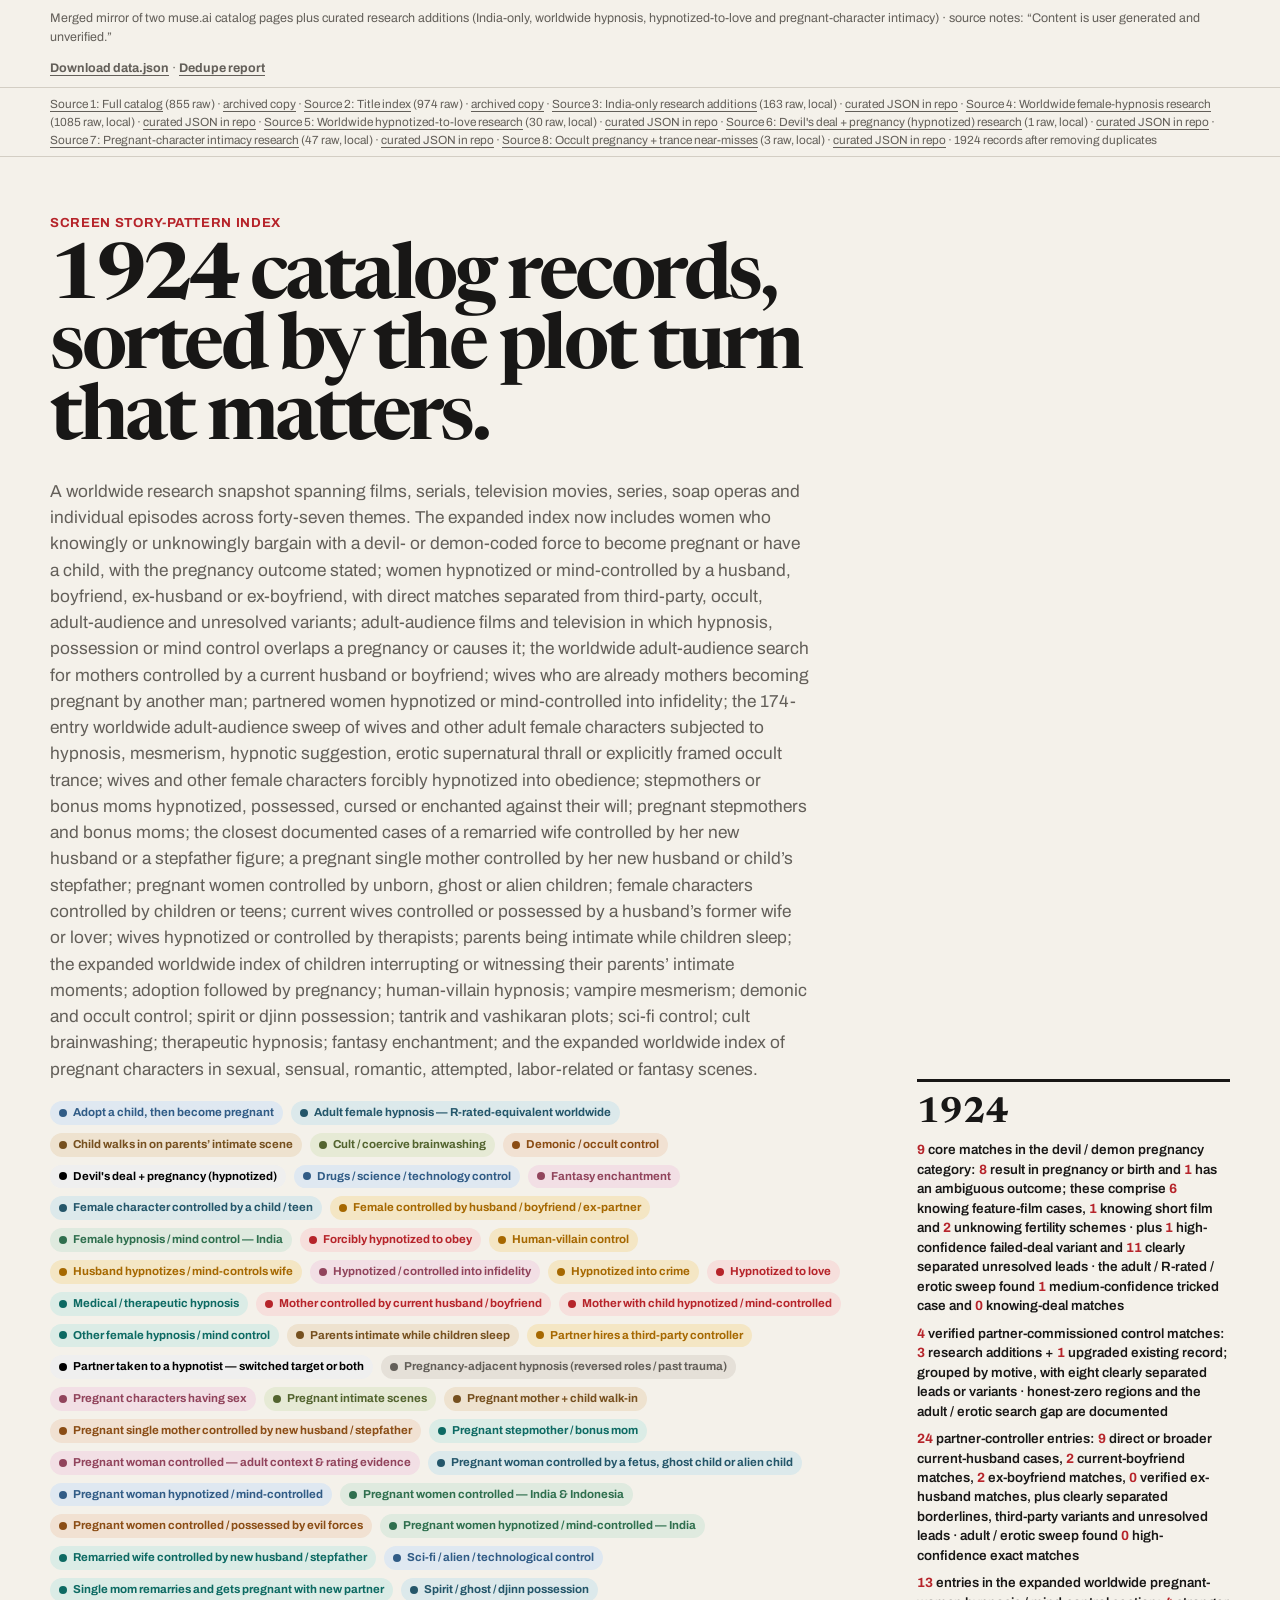
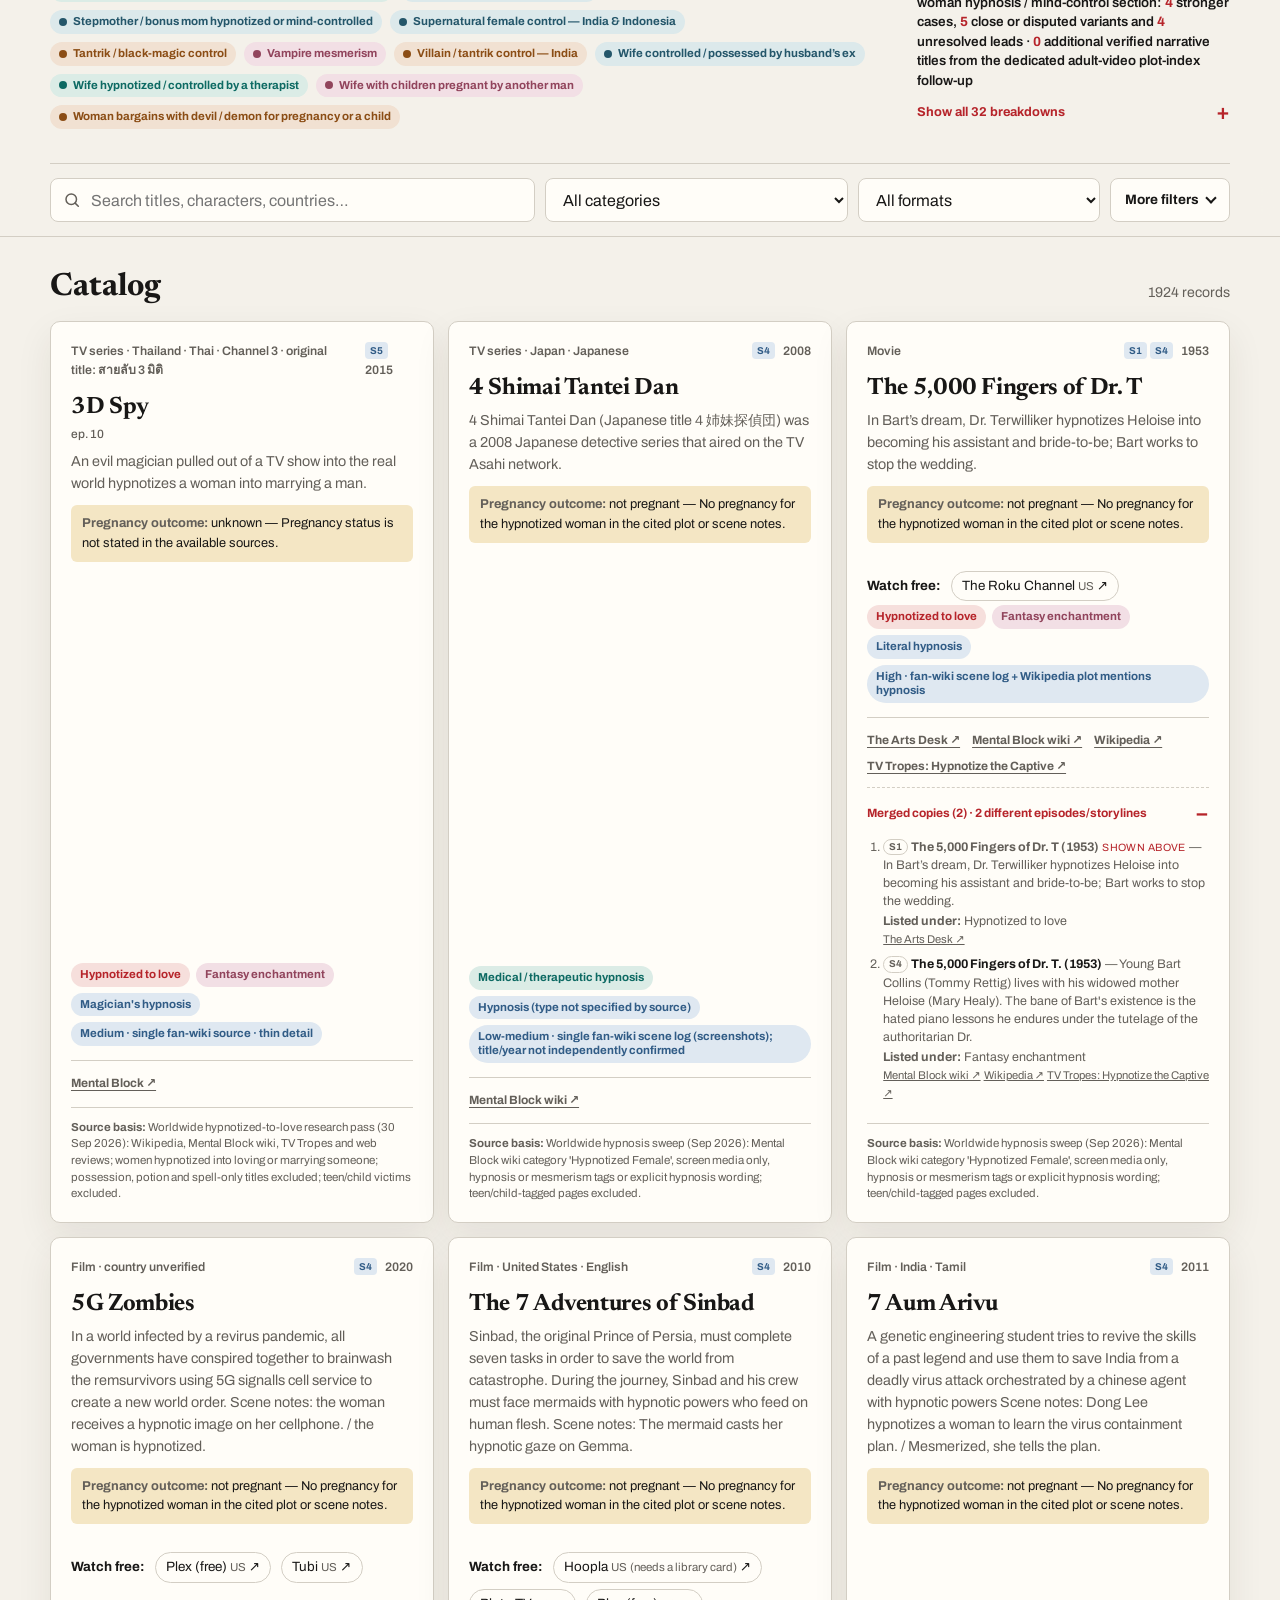
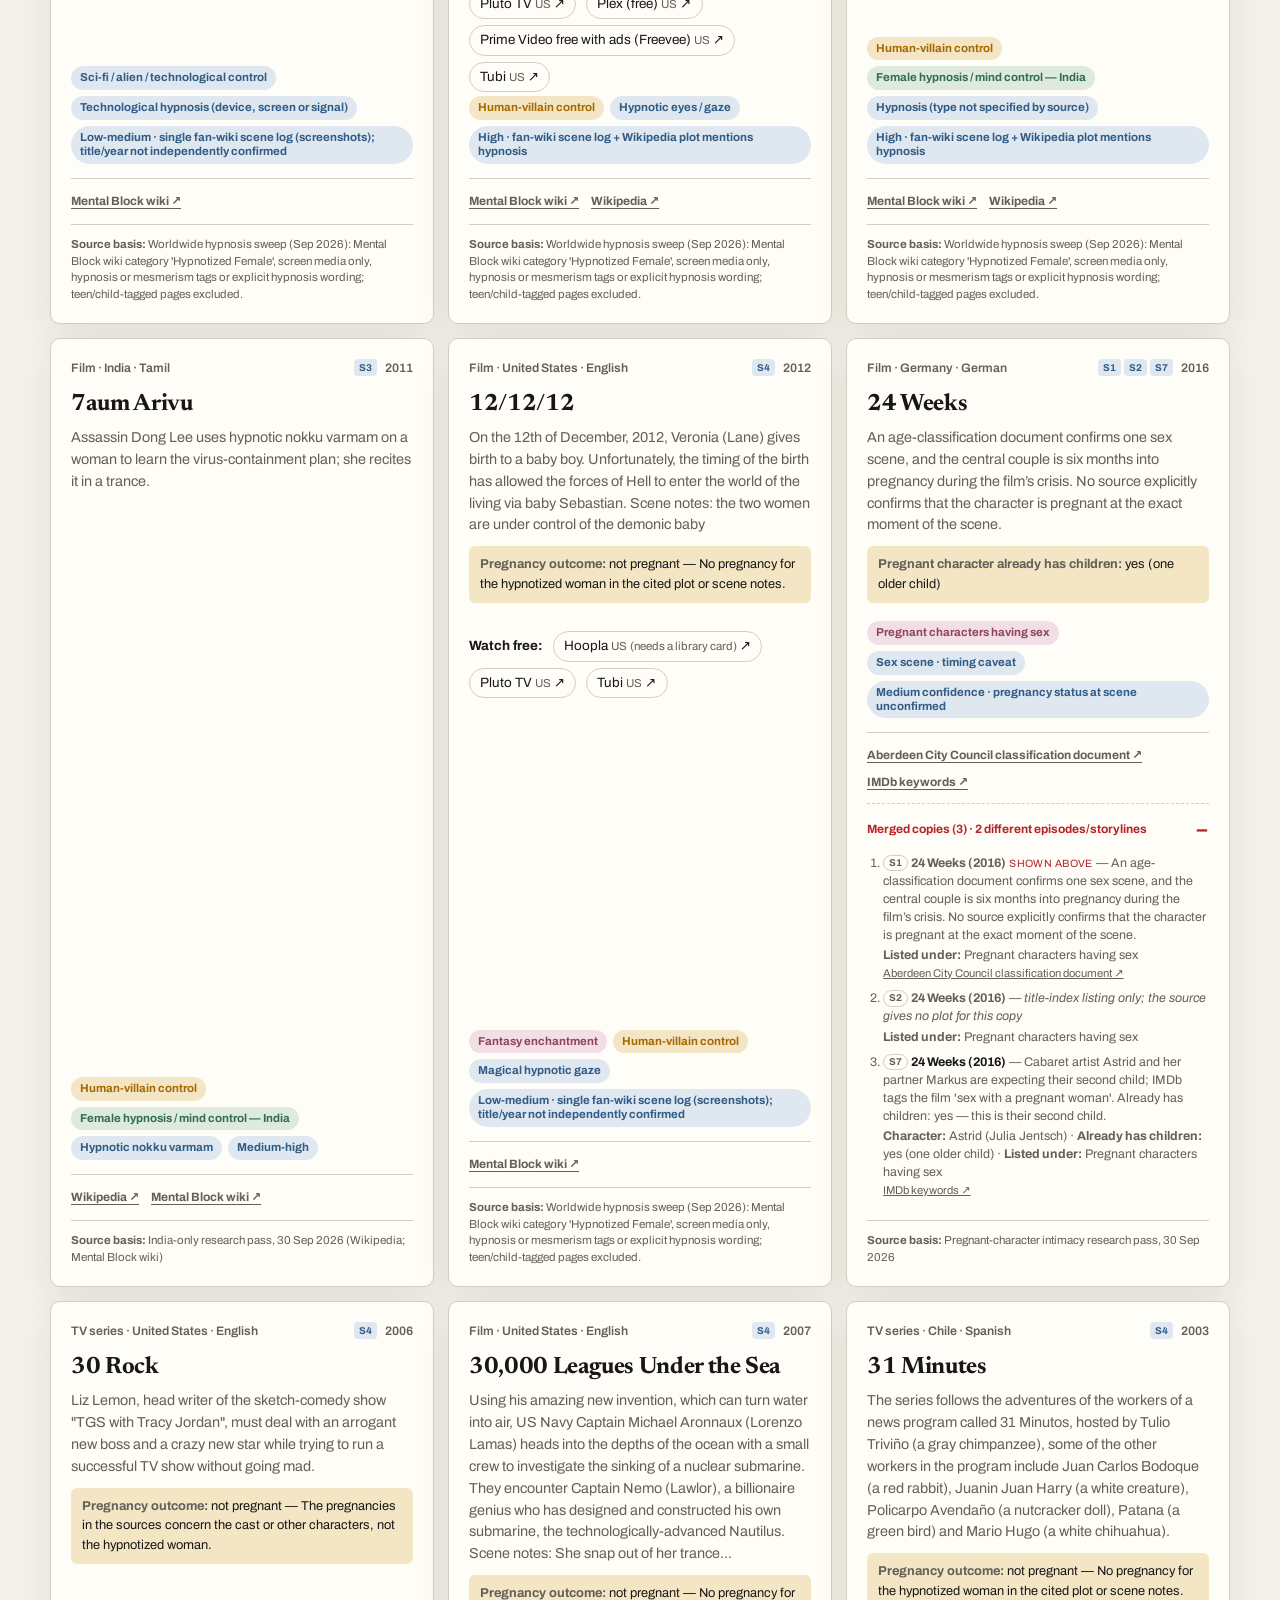
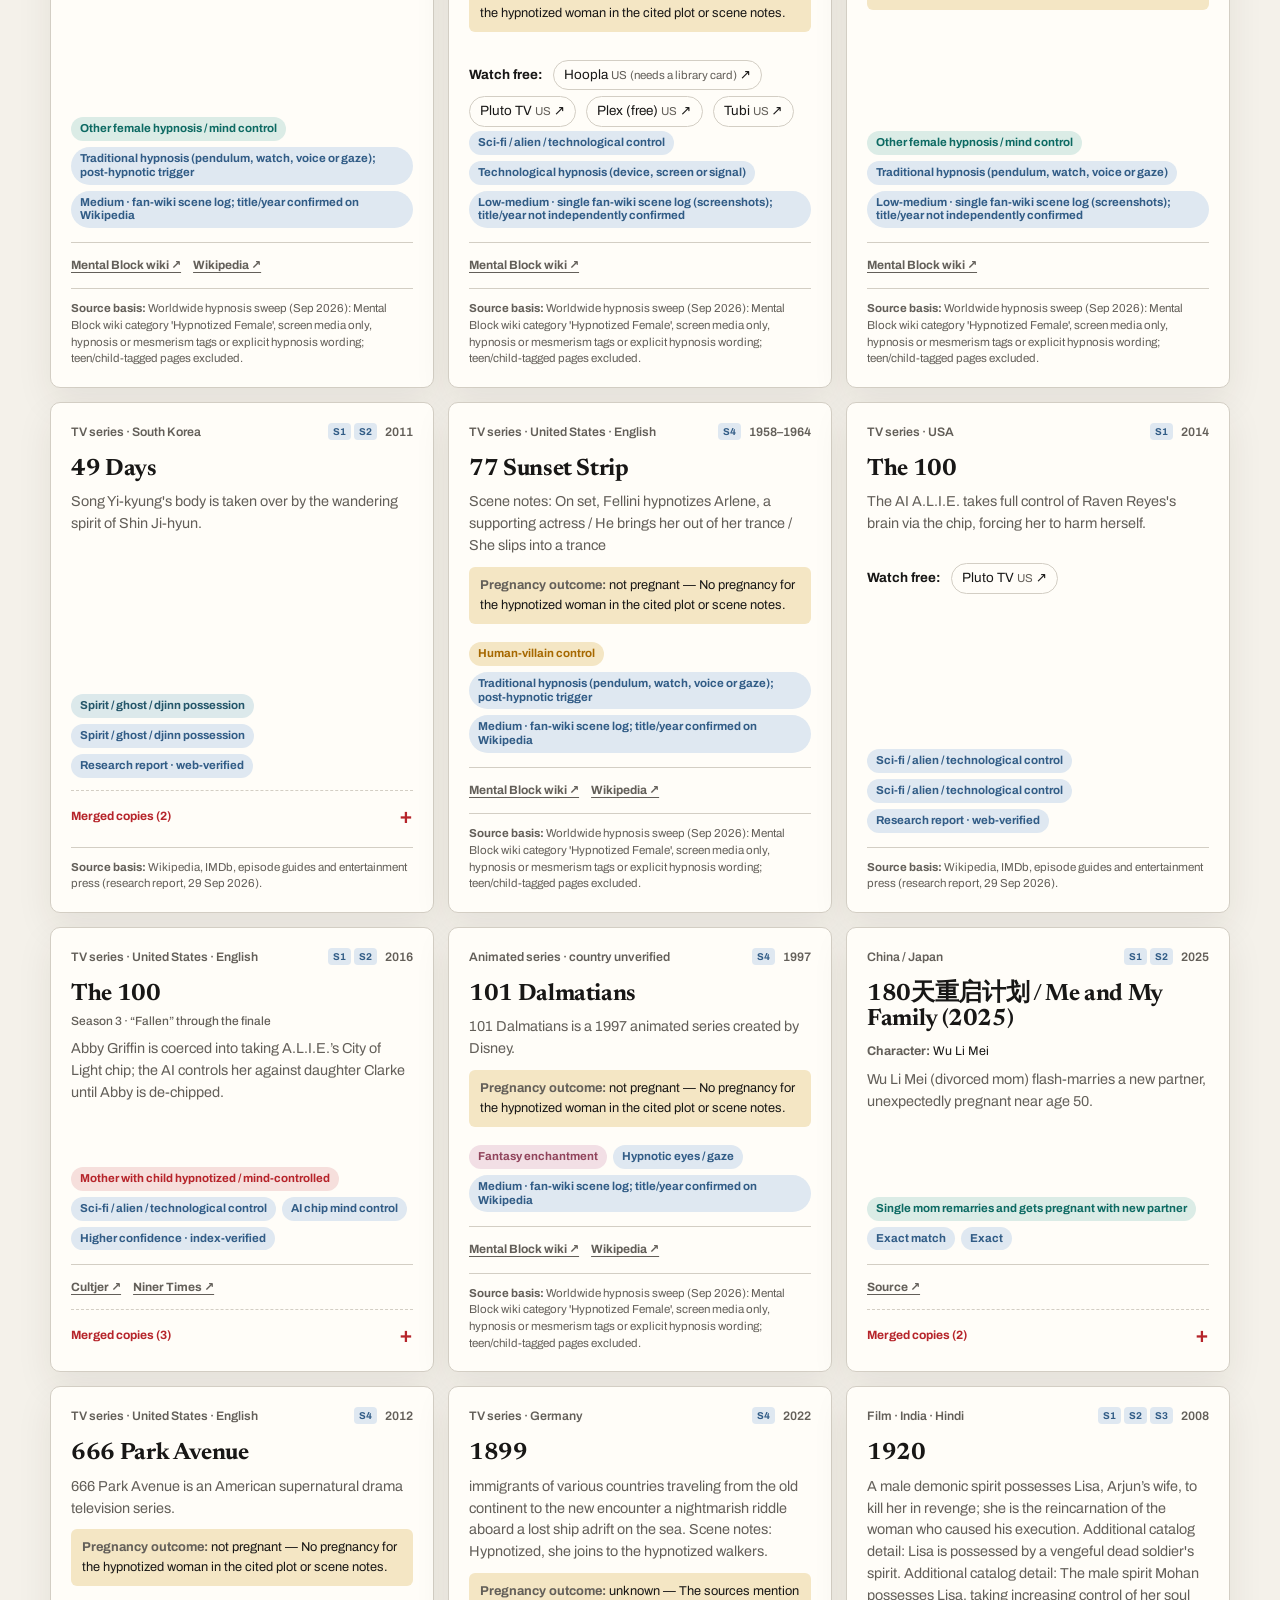
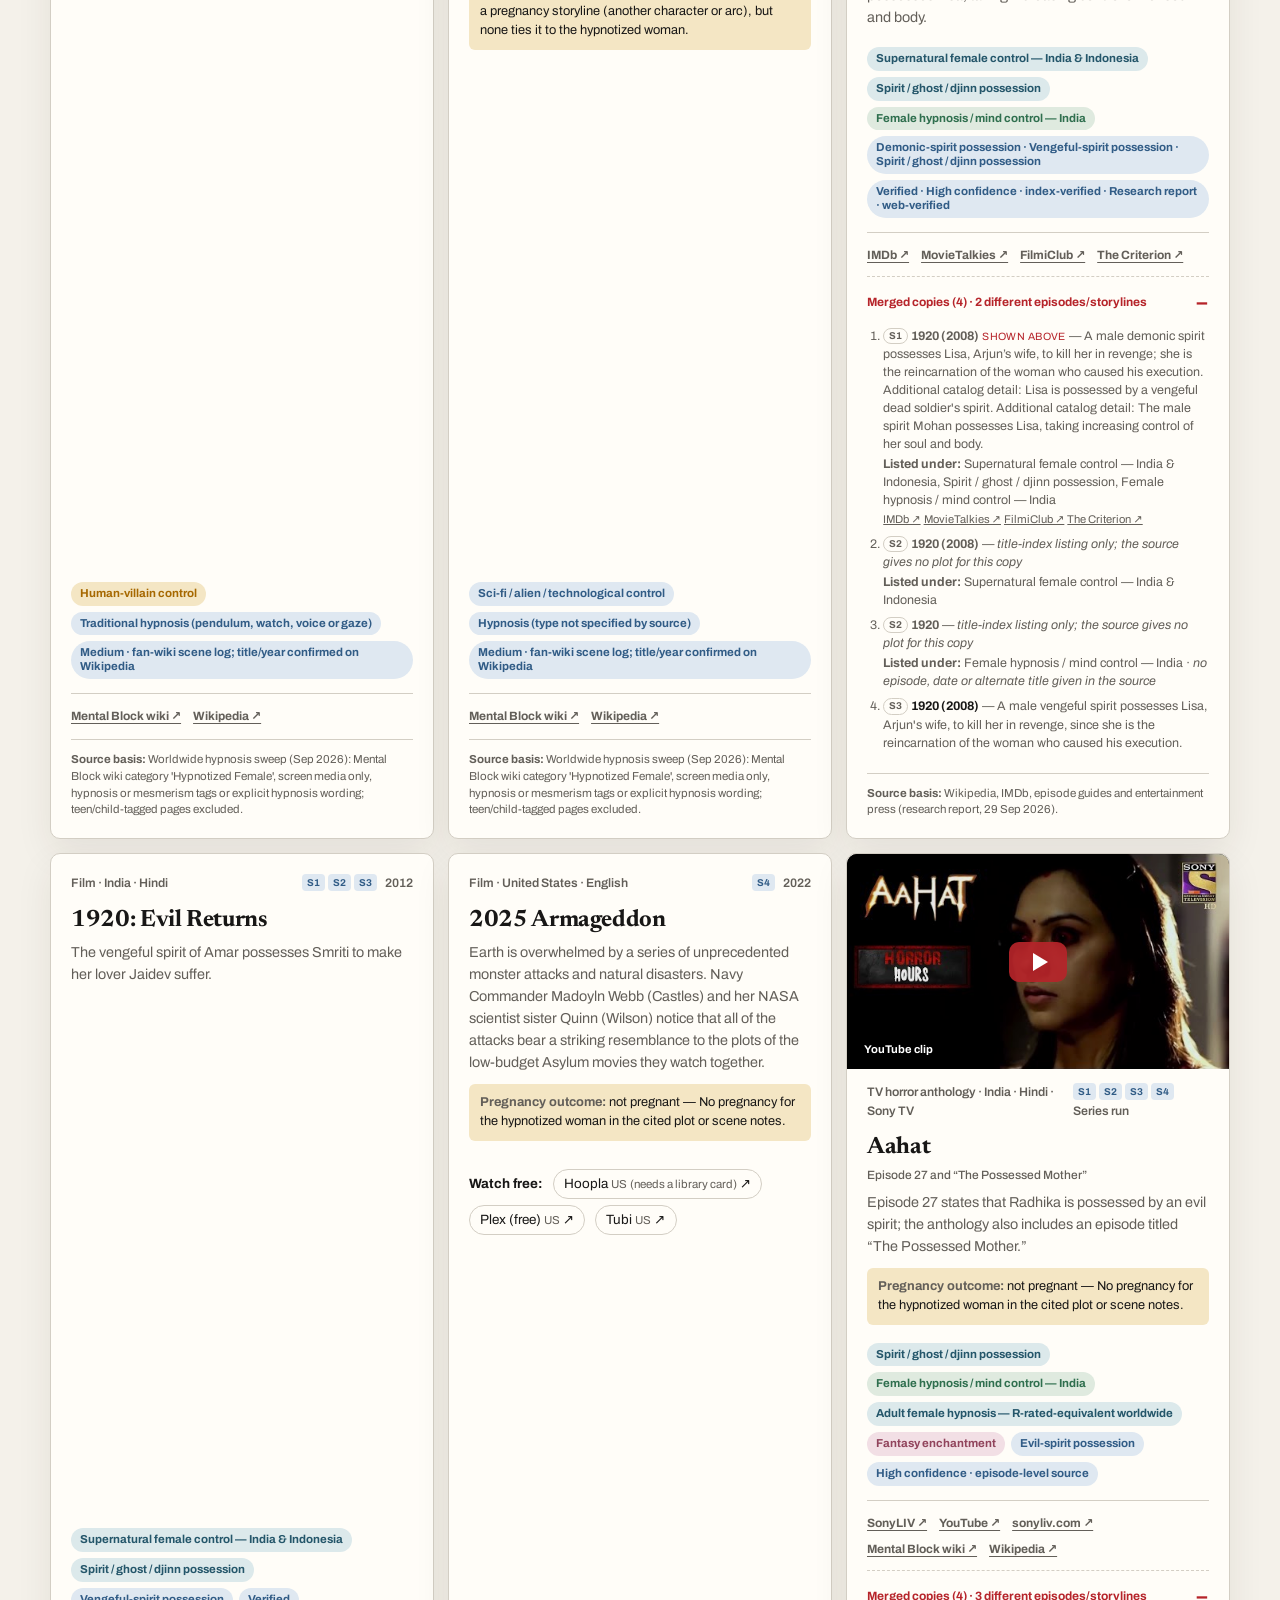
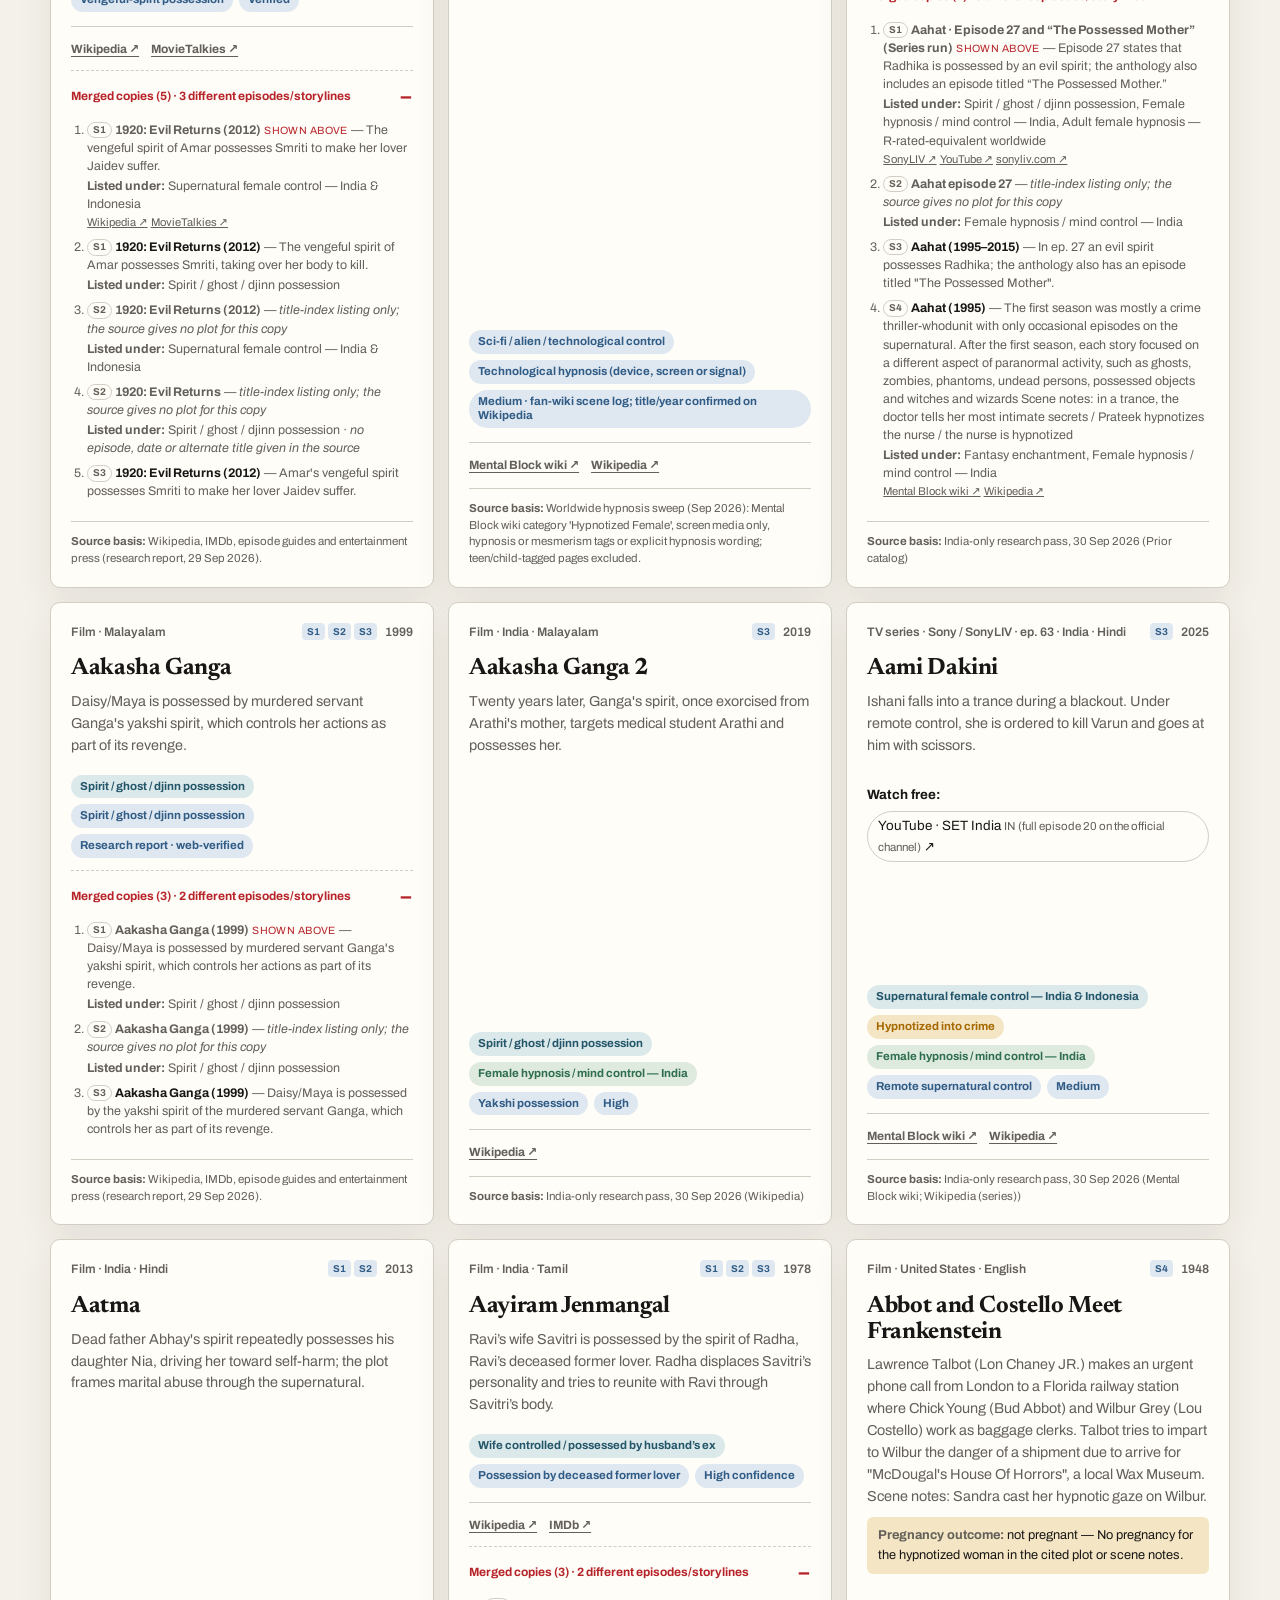
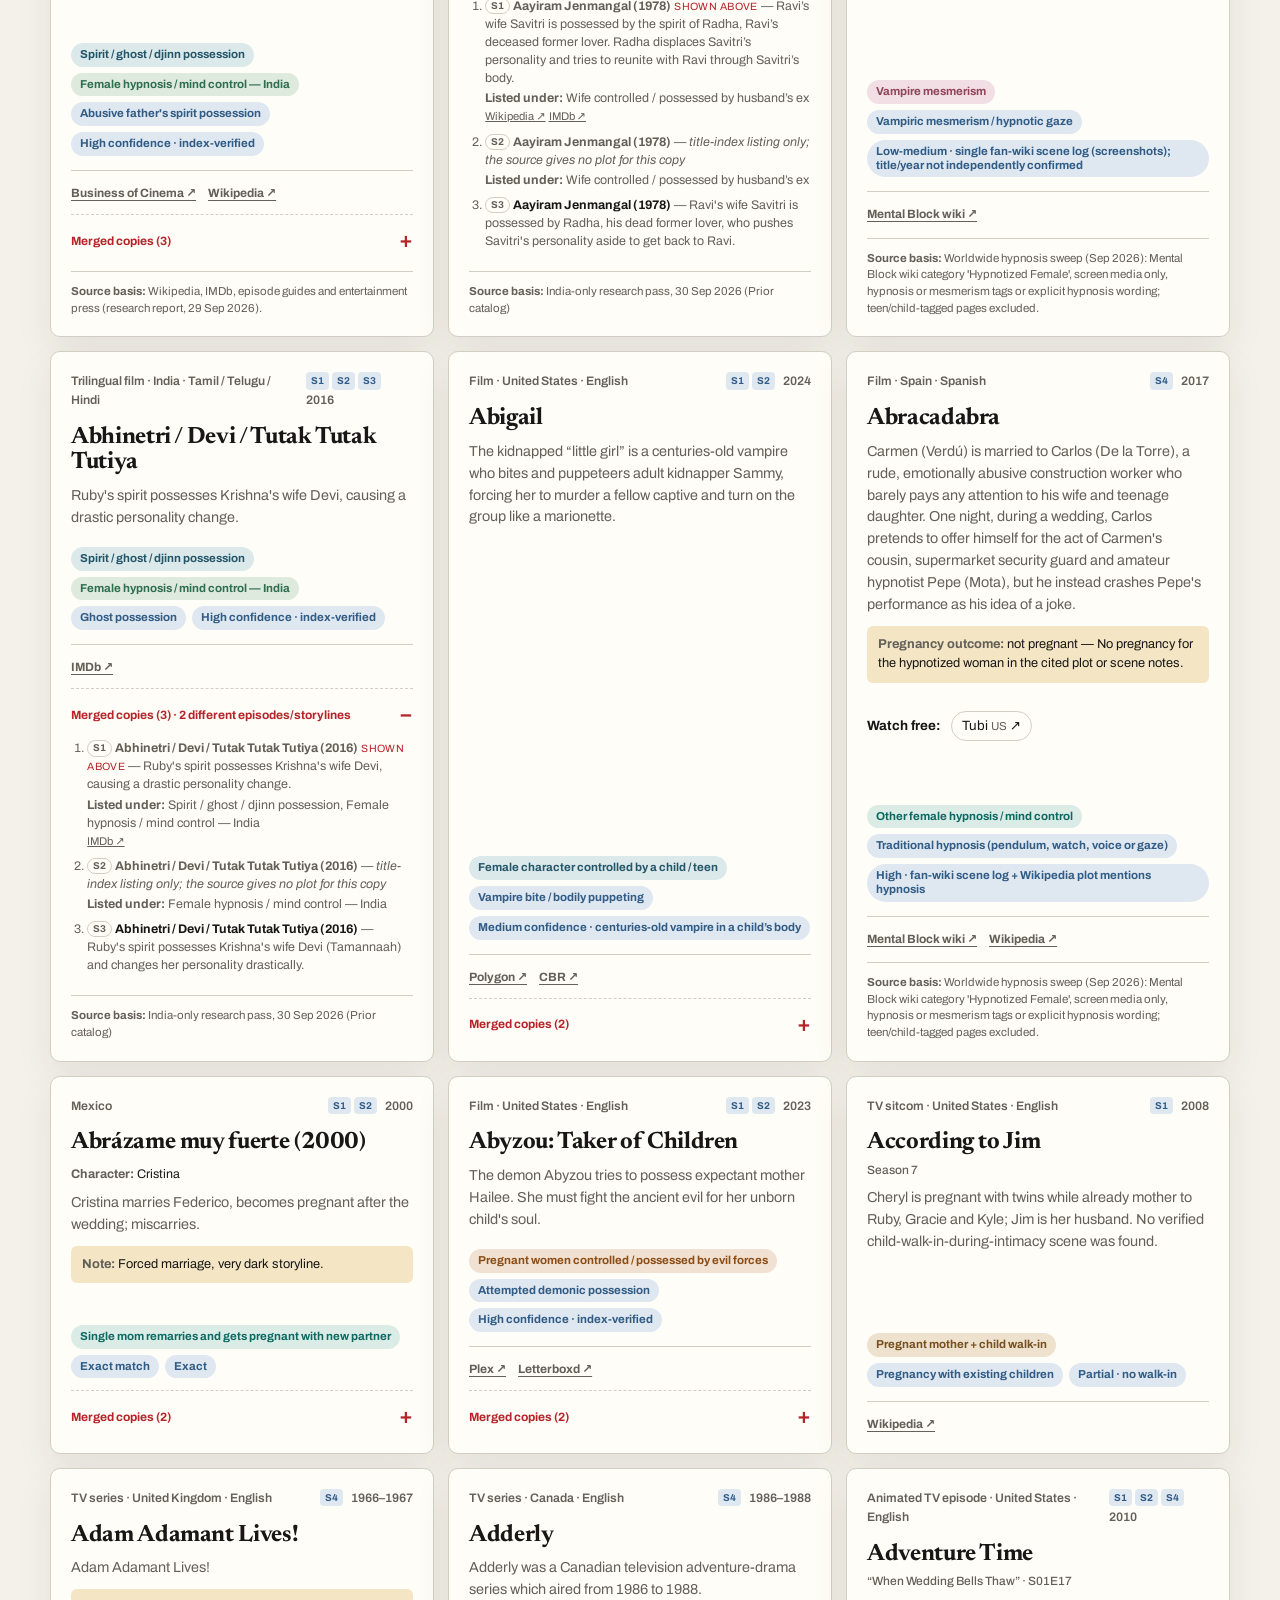
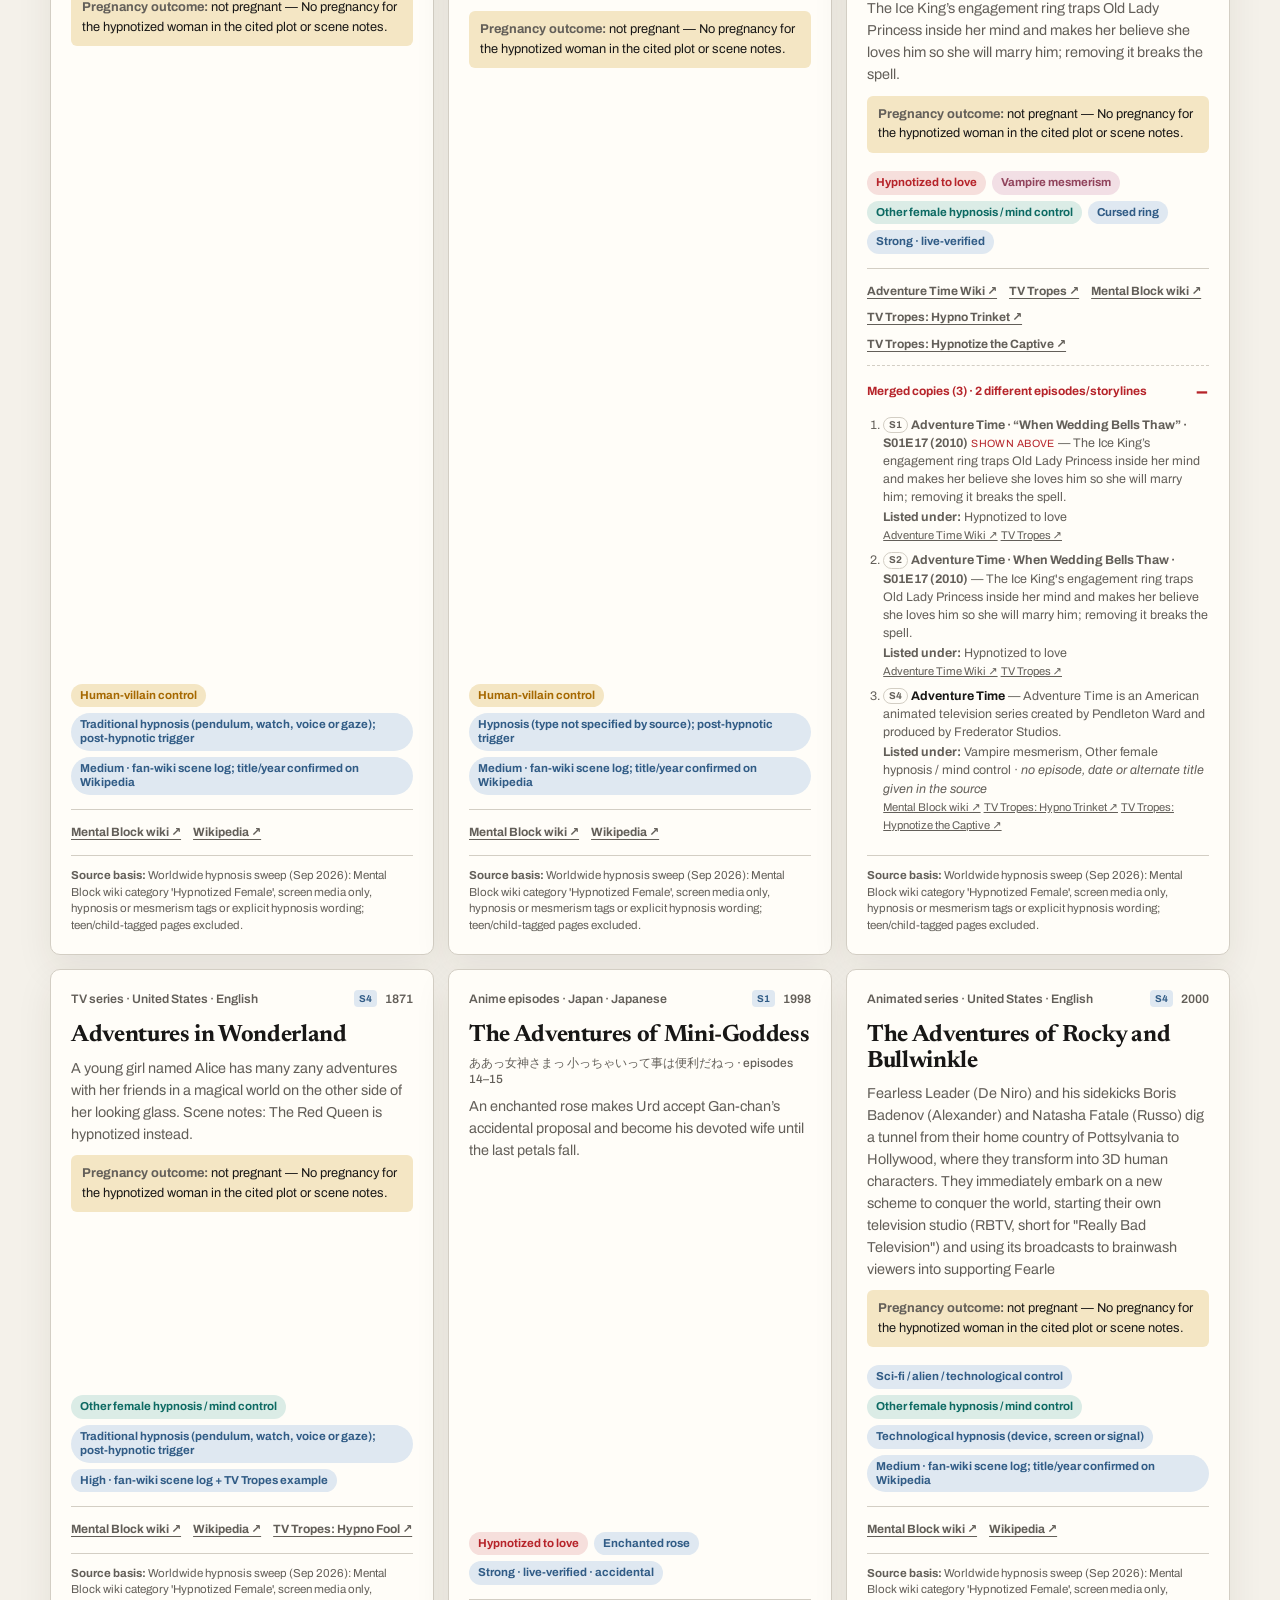
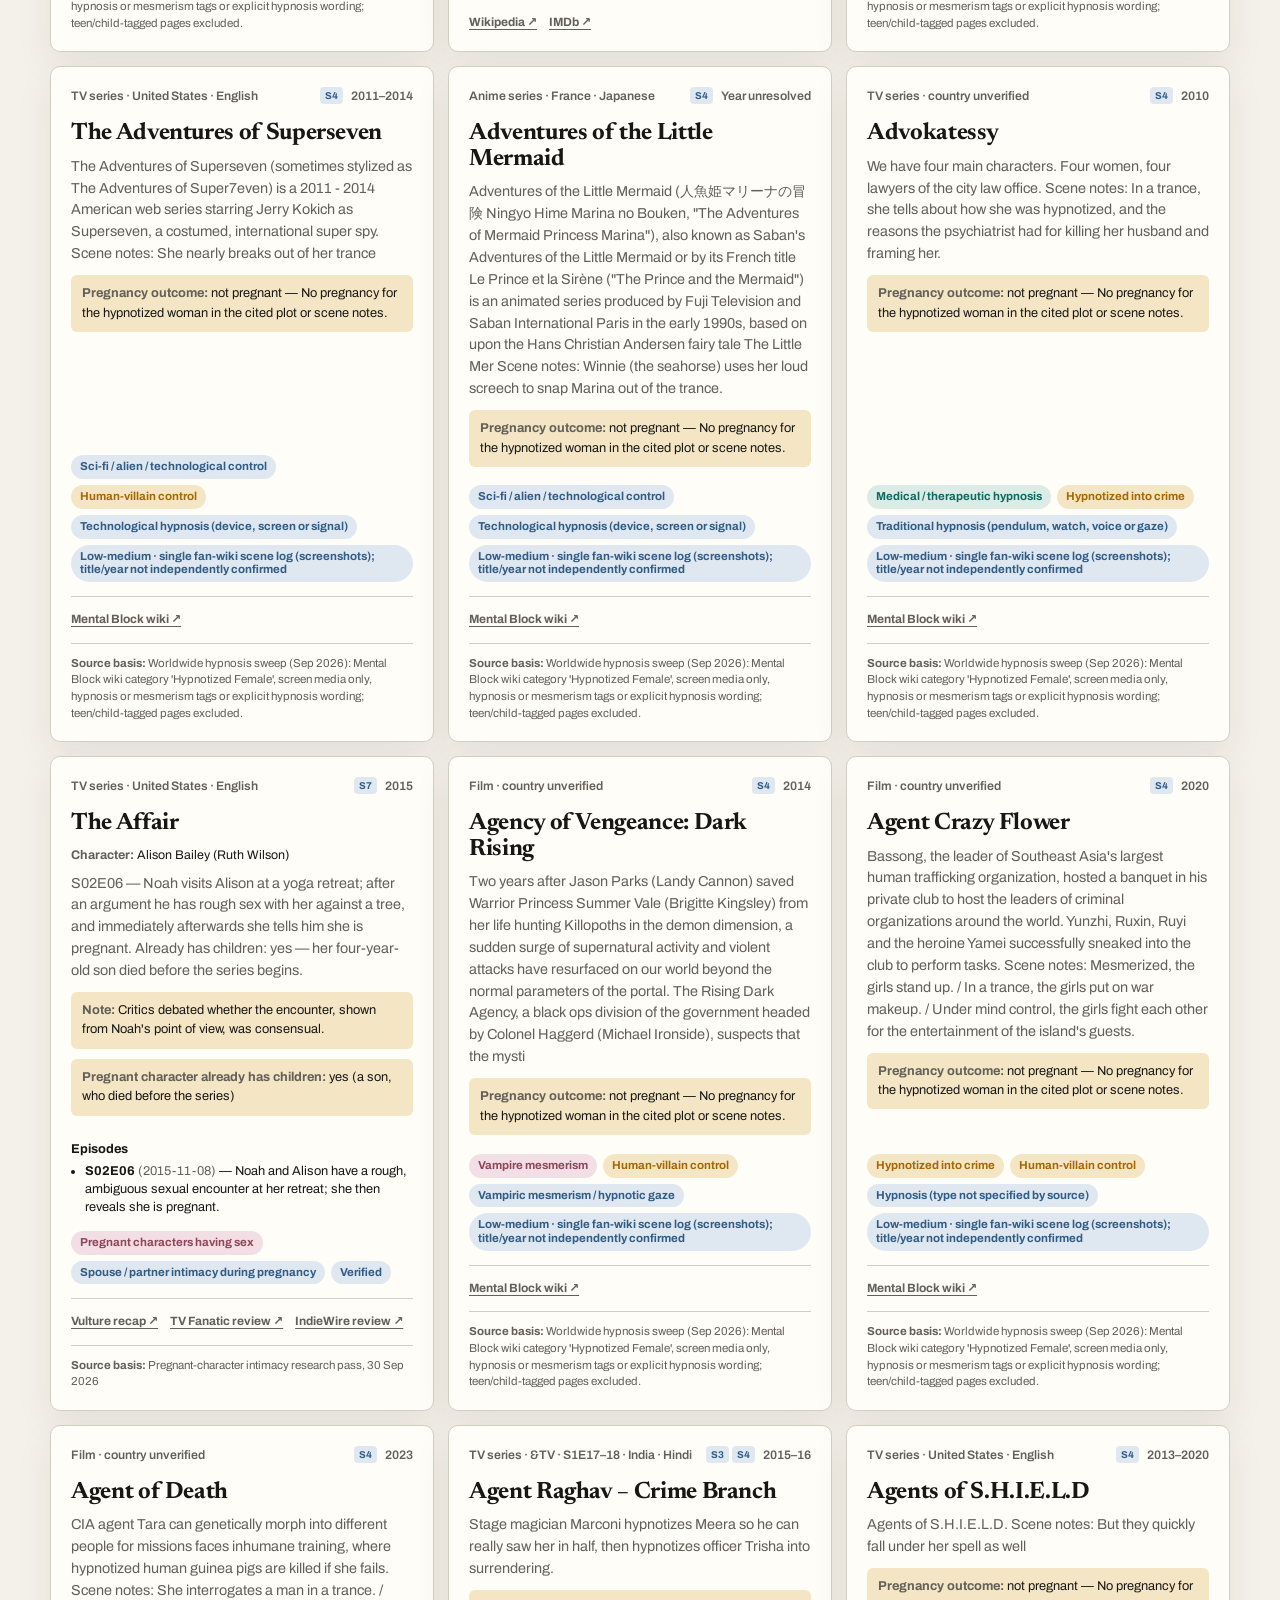
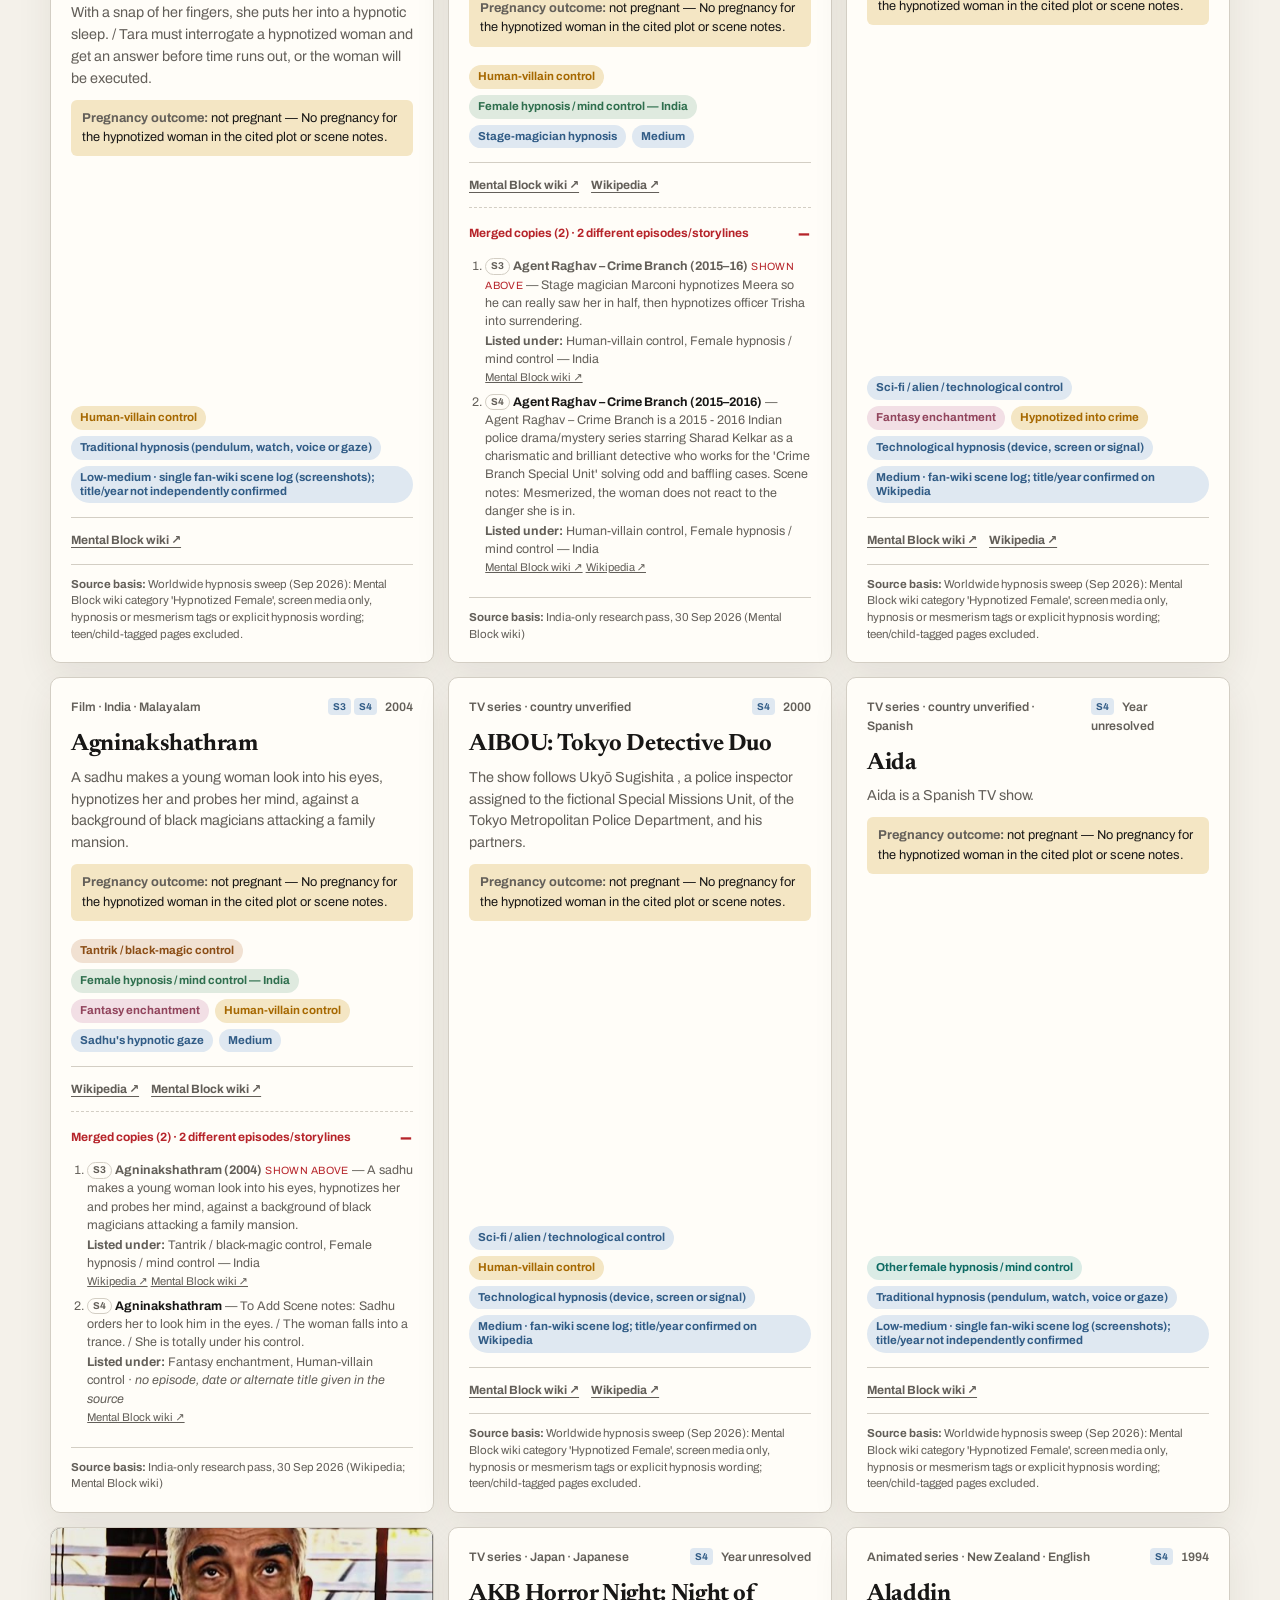
==== index.html @ 4c35f1f4 "Mobile-friendly controls: collapse secondary filters into a More filters panel Search, category and " ====
<!DOCTYPE html>
<html lang="en">
<head>
<meta charset="utf-8">
<meta name="viewport" content="width=device-width, initial-scale=1, viewport-fit=cover">
<meta name="color-scheme" content="light dark">
<title>TV and Movie Research Catalog</title>
<meta name="description" content="Screen story-pattern index: 855 film and TV catalog records, mirrored from the muse.ai share page with search and filters.">
<link rel="preconnect" href="https://fonts.googleapis.com">
<link rel="stylesheet" href="https://fonts.googleapis.com/css2?family=Archivo:wght@400;500;600;700&family=Newsreader:opsz,wght@6..72,500;6..72,650&display=swap">
<link rel="stylesheet" href="assets/style.css">
<link rel="icon" href="favicon.svg" type="image/svg+xml">
</head>
<body>
<div class="topbar"><div class="wrap">
  <span>Merged mirror of two muse.ai catalog pages plus curated research additions (India-only, worldwide hypnosis, hypnotized-to-love and pregnant-character intimacy) · source notes: “Content is user generated and unverified.”</span>
  <span><a href="data.json" download>Download data.json</a> · <a href="dedupe_report.json">Dedupe report</a></span>
</div></div>

<div class="srcbar"><div class="wrap" id="srcinfo"></div></div>
<section class="wrap intro" aria-labelledby="page-heading">
  <div>
    <p class="kicker" id="kicker"></p>
    <h1 id="page-heading"><span id="total">…</span> catalog records, sorted by the plot turn that matters.</h1>
    <p class="dek" id="dek"></p>
    <div class="legend" id="legend" aria-label="Category legend (click to filter)"></div>
  </div>
  <div class="snapshot" aria-label="Research snapshot information">
    <strong id="total2">…</strong>
    <div id="breakdowns"></div>
  </div>
</section>

<div class="controls-shell">
  <div class="wrap controls">
    <label class="search">
      <span style="position:absolute;width:1px;height:1px;overflow:hidden;clip:rect(0,0,0,0)">Search titles or plot details</span>
      <svg aria-hidden="true" viewBox="0 0 24 24"><circle cx="11" cy="11" r="7" fill="none" stroke="currentColor" stroke-width="2"/><path d="m16.2 16.2 4.2 4.2" fill="none" stroke="currentColor" stroke-linecap="round" stroke-width="2"/></svg>
      <input id="search" type="search" placeholder="Search titles, characters, countries…" autocomplete="off">
    </label>
    <select id="category" aria-label="Category"><option value="all">All categories</option></select>
    <select id="format" aria-label="Format"><option value="all">All formats</option></select>
    <button type="button" id="moreBtn" class="more-btn" aria-expanded="false" aria-controls="morePanel">More filters<span id="moreCount" class="more-count" hidden></span></button>
    <div id="morePanel" class="more-panel" role="group" aria-label="More filters" hidden>
      <select id="source" aria-label="Source"><option value="all">All sources</option></select>
      <select id="tag" aria-label="Reference tag"><option value="all">All tags</option></select>
      <div class="view-toggle" role="group" aria-label="View">
        <button type="button" data-view="grid" aria-pressed="true">Unique records</button>
        <button type="button" data-view="sections" aria-pressed="false">By section</button>
      </div>
      <div class="yearbar" role="group" aria-label="Release year">
        <select id="period" aria-label="Release period"><option value="all">All years</option></select>
        <span class="yr-range"><input id="ymin" type="number" inputmode="numeric" min="1800" max="2100" placeholder="From year" aria-label="From year (optional)">
        <span aria-hidden="true">–</span>
        <input id="ymax" type="number" inputmode="numeric" min="1800" max="2100" placeholder="To year" aria-label="To year (optional)"></span>
        <button type="button" id="yclear">Reset years</button>
        <button type="button" id="freeToggle" aria-pressed="false" title="Only records with a verified free / legal streaming link">Has free link</button>
      </div>
    </div>
  </div>
</div>

<main class="wrap">
  <div class="results-head"><h2>Catalog</h2><p id="count" aria-live="polite"></p></div>
  <section id="grid" class="grid" aria-label="Catalog entries"></section>
  <section class="research-notes" id="notes"></section>
</main>
<footer class="wrap"><span id="snapdate">Research snapshot: 30 September 2026</span><span>Source links open in a new tab · <a href="https://github.com/mad08011999-cloud/tv-movie-catalog">Source code &amp; daily sync</a></span></footer>

<div class="modal" id="modal" role="dialog" aria-modal="true" aria-label="Video clip">
  <div class="modal-box">
    <div class="modal-head"><strong id="modalTitle"></strong><span><a id="modalLink" href="#" target="_blank" rel="noopener">Open on YouTube ↗</a> &nbsp;<button type="button" id="modalClose">Close</button></span></div>
    <div class="frame"><iframe id="modalFrame" title="Video player" allow="autoplay; encrypted-media; picture-in-picture" allowfullscreen></iframe></div>
  </div>
</div>
<script src="assets/data.js"></script>
<script src="assets/app.js"></script>
</body>
</html>
---- assets/style.css ----
:root {
  color-scheme: light dark;
  --paper:#f4f1ea; --surface:#fffdf8; --ink:#181716; --muted:#635f59; --line:#d3cec4;
  --accent:#b6242a; --accent-ink:#fff8f4; --gold:#a66800; --teal:#0d6a63; --blue:#315c86; --rose:#91445c; --olive:#53642f; --burnt:#8b4d15; --walkin:#76501f; --navy:#24566a; --regional:#2f6f4e;
  --soft-red:#f6dfdc; --soft-gold:#f4e6c4; --soft-teal:#dbece6; --soft-blue:#dfe8f1; --soft-rose:#f2dfe5; --soft-olive:#e6ead5; --soft-burnt:#f1e1d2; --soft-walkin:#eee2cf; --soft-navy:#dce9eb; --soft-regional:#dfeadf;
  --shadow:0 14px 36px rgba(55,41,24,.08); --focus:#006f9a;
}
@media (prefers-color-scheme: dark) {
  :root {
    --paper:#141311; --surface:#1d1b18; --ink:#f4efe7; --muted:#bcb4a8; --line:#39342e;
    --accent:#ee6b6f; --accent-ink:#1a1110; --gold:#e0a84d; --teal:#60bdb0; --blue:#83add3; --rose:#ee91ad; --olive:#b7c77f; --burnt:#e0a16a; --walkin:#e2b570; --navy:#8ac4d4; --regional:#8cc5a1;
    --soft-red:#3b2422; --soft-gold:#372d1d; --soft-teal:#18332f; --soft-blue:#1e2c3a; --soft-rose:#3a232d; --soft-olive:#2b3020; --soft-burnt:#37271d; --soft-walkin:#34291e; --soft-navy:#1c3036; --soft-regional:#23352a;
    --shadow:0 18px 44px rgba(0,0,0,.28); --focus:#7fd4f0;
  }
}
*{box-sizing:border-box}
html{scroll-behavior:smooth}
body{margin:0;background:var(--paper);color:var(--ink);font-family:Archivo,system-ui,sans-serif;line-height:1.52}
a{color:inherit}
button,input,select{font:inherit}
.wrap{width:min(1180px,calc(100% - 32px));margin-inline:auto}
.intro{display:grid;grid-template-columns:minmax(0,1.45fr) minmax(260px,.55fr);gap:42px;padding:56px 0 34px;border-bottom:1px solid var(--line)}
.kicker{margin:0 0 12px;color:var(--accent);font-size:.82rem;font-weight:700;letter-spacing:.05em}
h1{font-family:Newsreader,Georgia,serif;font-size:clamp(2.75rem,6vw,5.5rem);line-height:.92;letter-spacing:-.045em;margin:0;max-width:780px;font-weight:650}
.dek{max-width:760px;margin:22px 0 0;font-size:1.08rem;color:var(--muted)}
.snapshot{align-self:end;border-top:3px solid var(--ink);padding-top:14px}
.snapshot strong{display:block;font-family:Newsreader,Georgia,serif;font-size:2.25rem;line-height:1}
.snapshot span{display:block;margin-top:8px;color:var(--muted);font-size:.84rem}
.snapshot .breakdown{color:var(--ink);font-weight:600;line-height:1.45}
.snapshot .breakdown b{color:var(--accent);font-variant-numeric:tabular-nums}
.legend{display:flex;flex-wrap:wrap;gap:8px;margin-top:18px}
.legend span,.tag{display:inline-flex;align-items:center;gap:6px;padding:5px 9px;border-radius:999px;font-size:.72rem;font-weight:700;line-height:1.2}
.legend i{width:8px;height:8px;border-radius:50%;display:inline-block;background:currentColor}
.legend .love,.legend .forced-obedience{color:var(--accent);background:var(--soft-red)}
.legend .adult-hypnosis{color:var(--navy);background:var(--soft-navy)}
.legend .adult-pregnancy{color:var(--rose);background:var(--soft-rose)}
.legend .cheat-control,.legend .another-man{color:var(--rose);background:var(--soft-rose)}
.legend .wife{color:var(--gold);background:var(--soft-gold)}
.legend .partner-control,.legend .partner-commissioned{color:var(--gold);background:var(--soft-gold)}
.legend .mom-partner-control{color:var(--accent);background:var(--soft-red)}
.legend .family,.legend .stepmom-pregnancy{color:var(--teal);background:var(--soft-teal)}
.legend .stepmom-control{color:var(--navy);background:var(--soft-navy)}
.legend .adopt-pregnancy{color:var(--blue);background:var(--soft-blue)}
.legend .mother{color:var(--accent);background:var(--soft-red)}
.legend .pregnant{color:var(--blue);background:var(--soft-blue)}
.legend .pregnancy-adjacent{color:var(--muted);background:color-mix(in srgb,var(--line) 48%,transparent)}
.legend .pregnant-sex{color:var(--rose);background:var(--soft-rose)}
.legend .pregnant-intimate{color:var(--olive);background:var(--soft-olive)}
.legend .pregnancy-evil,.legend .devil-deal-pregnancy{color:var(--burnt);background:var(--soft-burnt)}
.legend .regional-pregnancy,.legend .india-pregnancy,.legend .india-control{color:var(--regional);background:var(--soft-regional)}
.legend .evil-female{color:var(--navy);background:var(--soft-navy)}
.legend .villain,.legend .tantrik,.legend .occult{color:var(--burnt);background:var(--soft-burnt)}
.legend .human{color:var(--gold);background:var(--soft-gold)}
.legend .vampire,.legend .fantasy{color:var(--rose);background:var(--soft-rose)}
.legend .spirit{color:var(--navy);background:var(--soft-navy)}
.legend .scifi{color:var(--blue);background:var(--soft-blue)}
.legend .cult{color:var(--olive);background:var(--soft-olive)}
.legend .medical,.legend .therapist-wife{color:var(--teal);background:var(--soft-teal)}
.legend .exwife-control{color:var(--navy);background:var(--soft-navy)}
.legend .remarried-wife-control{color:var(--teal);background:var(--soft-teal)}
.legend .stepfather-control{color:var(--burnt);background:var(--soft-burnt)}
.legend .crime{color:var(--gold);background:var(--soft-gold)}
.legend .tech{color:var(--blue);background:var(--soft-blue)}
.legend .other-control{color:var(--teal);background:var(--soft-teal)}
.legend .child-controller,.legend .pregnant-child{color:var(--navy);background:var(--soft-navy)}
.legend .walkin,.legend .pregnant-walkin,.legend .parents-sleeping{color:var(--walkin);background:var(--soft-walkin)}
.controls-shell{position:sticky;top:0;z-index:10;background:color-mix(in srgb,var(--paper) 93%,transparent);backdrop-filter:blur(14px);border-bottom:1px solid var(--line)}
.controls{display:grid;grid-template-columns:minmax(220px,1fr) auto auto;gap:10px;padding:14px 0}
.search{position:relative}
.search svg{position:absolute;left:13px;top:50%;transform:translateY(-50%);width:18px;height:18px;color:var(--muted)}
input,select{width:100%;height:44px;border:1px solid var(--line);background:var(--surface);color:var(--ink);border-radius:8px;padding:0 13px;outline:none}
input{padding-left:40px}
select{min-width:178px}
input:focus,select:focus,button:focus-visible,a:focus-visible{outline:3px solid color-mix(in srgb,var(--focus) 55%,transparent);outline-offset:2px}
.results-head{display:flex;justify-content:space-between;gap:16px;align-items:end;padding:34px 0 18px}
.results-head h2{font-family:Newsreader,Georgia,serif;font-size:2rem;margin:0;line-height:1}
.results-head p{margin:0;color:var(--muted);font-size:.88rem}
.grid{display:grid;grid-template-columns:repeat(3,minmax(0,1fr));gap:14px;padding-bottom:48px}
.card{display:flex;flex-direction:column;min-height:270px;background:var(--surface);border:1px solid var(--line);box-shadow:var(--shadow);padding:20px;border-radius:10px}
.card[hidden]{display:none}
.card-top{display:flex;justify-content:space-between;gap:12px;color:var(--muted);font-size:.77rem;font-weight:600}
.year{font-variant-numeric:tabular-nums}
.card h3{font-family:Newsreader,Georgia,serif;font-size:1.48rem;line-height:1.08;margin:15px 0 9px;letter-spacing:-.015em}
.card h3 small{display:block;font-family:Archivo,sans-serif;color:var(--muted);font-size:.75rem;font-weight:500;line-height:1.35;margin-top:6px;letter-spacing:0}
.category-heading{grid-column:1/-1;padding:28px 0 4px;border-top:3px solid var(--ink)}
.category-heading h2{font-family:Newsreader,Georgia,serif;font-size:clamp(2rem,4vw,3.25rem);line-height:1.02;letter-spacing:-.025em;margin:0;max-width:850px}
.category-heading p{color:var(--muted);margin:9px 0 0;font-size:.9rem}
.subcategory-heading{grid-column:1/-1;margin:12px 0 0;padding-bottom:8px;border-bottom:1px solid var(--line);font-family:Newsreader,Georgia,serif;font-size:1.45rem;line-height:1.2}
.character{margin:0 0 8px;font-size:.78rem;color:var(--ink)}
.character strong,.entry-note strong{color:var(--muted);font-weight:700}
.entry-note{margin:-8px 0 18px;padding:9px 11px;background:var(--soft-gold);color:var(--ink);font-size:.8rem;border-radius:6px}
.category-note{grid-column:1/-1;margin:8px 0 6px;padding:16px 18px;background:var(--soft-teal);border-top:2px solid var(--teal);color:var(--ink);font-size:.86rem}
.category-note strong{color:var(--teal)}
.summary{font-size:.9rem;color:var(--muted);margin:0 0 18px}
.tags{display:flex;flex-wrap:wrap;gap:6px;margin-top:auto}
.tag.love,.tag.forced-obedience{color:var(--accent);background:var(--soft-red)}
.tag.adult-hypnosis{color:var(--navy);background:var(--soft-navy)}
.tag.adult-pregnancy{color:var(--rose);background:var(--soft-rose)}
.tag.cheat-control,.tag.another-man{color:var(--rose);background:var(--soft-rose)}
.tag.wife{color:var(--gold);background:var(--soft-gold)}
.tag.partner-control,.tag.partner-commissioned{color:var(--gold);background:var(--soft-gold)}
.tag.mom-partner-control{color:var(--accent);background:var(--soft-red)}
.tag.family,.tag.stepmom-pregnancy{color:var(--teal);background:var(--soft-teal)}
.tag.stepmom-control{color:var(--navy);background:var(--soft-navy)}
.tag.adopt-pregnancy{color:var(--blue);background:var(--soft-blue)}
.tag.mother{color:var(--accent);background:var(--soft-red)}
.tag.pregnant{color:var(--blue);background:var(--soft-blue)}
.tag.pregnancy-adjacent{color:var(--muted);background:color-mix(in srgb,var(--line) 48%,transparent)}
.tag.pregnant-sex{color:var(--rose);background:var(--soft-rose)}
.tag.pregnant-intimate{color:var(--olive);background:var(--soft-olive)}
.tag.pregnancy-evil,.tag.devil-deal-pregnancy{color:var(--burnt);background:var(--soft-burnt)}
.tag.regional-pregnancy,.tag.india-pregnancy,.tag.india-control{color:var(--regional);background:var(--soft-regional)}
.tag.evil-female{color:var(--navy);background:var(--soft-navy)}
.tag.villain,.tag.tantrik,.tag.occult{color:var(--burnt);background:var(--soft-burnt)}
.tag.human{color:var(--gold);background:var(--soft-gold)}
.tag.vampire,.tag.fantasy{color:var(--rose);background:var(--soft-rose)}
.tag.spirit{color:var(--navy);background:var(--soft-navy)}
.tag.scifi{color:var(--blue);background:var(--soft-blue)}
.tag.cult{color:var(--olive);background:var(--soft-olive)}
.tag.medical,.tag.therapist-wife{color:var(--teal);background:var(--soft-teal)}
.tag.exwife-control{color:var(--navy);background:var(--soft-navy)}
.tag.remarried-wife-control{color:var(--teal);background:var(--soft-teal)}
.tag.stepfather-control{color:var(--burnt);background:var(--soft-burnt)}
.tag.crime{color:var(--gold);background:var(--soft-gold)}
.tag.tech{color:var(--blue);background:var(--soft-blue)}
.tag.other-control{color:var(--teal);background:var(--soft-teal)}
.tag.child-controller,.tag.pregnant-child{color:var(--navy);background:var(--soft-navy)}
.tag.walkin,.tag.pregnant-walkin,.tag.parents-sleeping{color:var(--walkin);background:var(--soft-walkin)}
.tag.flag{color:var(--blue);background:var(--soft-blue)}
.sources{display:flex;flex-wrap:wrap;gap:8px 12px;border-top:1px solid var(--line);padding-top:13px;margin-top:14px}
.sources a{font-size:.75rem;font-weight:700;color:var(--muted);text-decoration-thickness:1px;text-underline-offset:3px}
.sources a:hover{color:var(--accent)}
.provenance{border-top:1px solid var(--line);padding-top:11px;margin:14px 0 0;color:var(--muted);font-size:.72rem;line-height:1.45}
.empty{grid-column:1/-1;padding:48px 20px;text-align:center;border:1px dashed var(--line);color:var(--muted);background:var(--surface)}
.research-notes{padding:12px 0 70px}
.research-notes>h2{font-family:Newsreader,Georgia,serif;font-size:2.15rem;margin:0 0 18px}
details{border-top:1px solid var(--line);padding:15px 0}
details:last-child{border-bottom:1px solid var(--line)}
summary{cursor:pointer;font-weight:700;list-style:none;display:flex;align-items:center;justify-content:space-between;gap:16px}
summary::-webkit-details-marker{display:none}
summary:after{content:'+';font-size:1.35rem;color:var(--accent)}
details[open] summary:after{content:'−'}
.note-body{padding-top:10px;color:var(--muted);font-size:.9rem;max-width:920px}
.note-body ul{margin:7px 0 0;padding-left:20px}
.note-body li+li{margin-top:7px}
.note-body a{text-underline-offset:3px}
footer{border-top:1px solid var(--line);padding:20px 0 38px;color:var(--muted);font-size:.78rem;display:flex;justify-content:space-between;gap:16px}
@media(max-width:900px){.intro{grid-template-columns:1fr}.snapshot{max-width:340px}.grid{grid-template-columns:repeat(2,minmax(0,1fr))}}
@media(max-width:640px){.wrap{width:min(100% - 22px,1180px)}.intro{padding:34px 0 26px;gap:26px}h1{font-size:clamp(2.65rem,13vw,4rem)}.dek{font-size:.98rem}.controls{grid-template-columns:1fr 1fr}.search{grid-column:1/-1}.controls select{min-width:0}.results-head{align-items:start}.grid{grid-template-columns:1fr;gap:10px}.card{min-height:0}.results-head h2{font-size:1.75rem}footer{flex-direction:column}}
@media(prefers-reduced-motion:reduce){html{scroll-behavior:auto}}

/* ---- mirror additions ---- */
.topbar{border-bottom:1px solid var(--line);font-size:.78rem;color:var(--muted)}
.topbar .wrap{display:flex;justify-content:space-between;gap:12px;padding:9px 0;flex-wrap:wrap}
.topbar a{font-weight:700;text-underline-offset:3px}
.legend button{border:0;cursor:pointer;display:inline-flex;align-items:center;gap:6px;padding:5px 9px;border-radius:999px;font-size:.72rem;font-weight:700;line-height:1.2}
.legend button[aria-pressed="true"]{outline:2px solid currentColor;outline-offset:1px}
.snapshot details{border:0;padding:6px 0 0}
.snapshot details summary{font-size:.8rem;color:var(--accent)}
.controls{grid-template-columns:minmax(220px,1.3fr) minmax(160px,1fr) 150px 170px auto}
.controls select{min-width:0;text-overflow:ellipsis}
.view-toggle{display:flex;border:1px solid var(--line);border-radius:8px;overflow:hidden;height:44px}
.view-toggle button{border:0;background:var(--surface);color:var(--muted);padding:0 12px;cursor:pointer;font-size:.8rem;font-weight:700;white-space:nowrap}
.view-toggle button[aria-pressed="true"]{background:var(--ink);color:var(--paper)}
.thumb{position:relative;display:block;margin:-20px -20px 14px;aspect-ratio:16/9;overflow:hidden;border-radius:10px 10px 0 0;background:#000;border:0;padding:0;cursor:pointer;width:calc(100% + 40px)}
.thumb img{width:100%;height:100%;object-fit:cover;display:block;opacity:.92;transition:opacity .2s}
.thumb:hover img{opacity:1}
.thumb .play{position:absolute;inset:0;display:grid;place-items:center}
.thumb .play span{width:58px;height:40px;border-radius:10px;background:rgba(182,36,42,.92);display:grid;place-items:center}
.thumb .play span:after{content:'';border-left:15px solid #fff;border-top:9px solid transparent;border-bottom:9px solid transparent;margin-left:4px}
.thumb .lbl{position:absolute;left:10px;bottom:8px;color:#fff;font-size:.7rem;font-weight:700;background:rgba(0,0,0,.6);padding:3px 7px;border-radius:5px}
.mech{margin:-6px 0 12px;font-size:.78rem;color:var(--ink)}
.mech strong{color:var(--muted)}
.card .badge-id{font-variant-numeric:tabular-nums;opacity:.7}
.modal{position:fixed;inset:0;z-index:50;background:rgba(0,0,0,.78);display:none;align-items:center;justify-content:center;padding:20px}
.modal.open{display:flex}
.modal-box{width:min(960px,100%);background:var(--surface);border-radius:12px;overflow:hidden}
.modal-box .frame{aspect-ratio:16/9;background:#000}
.modal-box iframe{width:100%;height:100%;border:0;display:block}
.modal-head{display:flex;justify-content:space-between;align-items:center;gap:12px;padding:10px 14px;font-size:.85rem}
.modal-head button{border:1px solid var(--line);background:var(--surface);color:var(--ink);border-radius:6px;padding:5px 12px;cursor:pointer}
.more-wrap{grid-column:1/-1;text-align:center;padding:10px 0 30px}
.more-wrap button{border:1px solid var(--line);background:var(--surface);color:var(--ink);border-radius:8px;padding:10px 22px;font-weight:700;cursor:pointer}
@media(max-width:900px){.controls{grid-template-columns:1fr 1fr}.search{grid-column:1/-1}.view-toggle{grid-column:1/-1}}
.srcbar{font-size:.74rem;color:var(--muted);border-bottom:1px solid var(--line)}
.srcbar .wrap{padding:7px 0}
.srcbar a{text-underline-offset:3px}
.srcbadges{display:inline-flex;gap:3px;margin-right:8px;vertical-align:1px}
.srcbadges span{font-size:.62rem;font-weight:700;padding:1px 5px;border-radius:4px;background:var(--soft-blue);color:var(--blue)}
.also{margin:-6px 0 14px;font-size:.74rem;color:var(--muted)}
details.merged{border:0;border-top:1px dashed var(--line);padding:9px 0 0;margin-top:12px}
details.merged summary{font-size:.75rem;color:var(--accent)}
details.merged ol{margin:8px 0 0;padding-left:1.3em;font-size:.78rem;color:var(--muted)}
details.merged li{margin:0 0 7px;line-height:1.45}
details.merged li.distinct .clabel{color:var(--ink,#151515)}
details.merged .csrc{display:inline-block;font-size:.62rem;font-weight:700;border:1px solid var(--line);border-radius:999px;padding:0 5px;vertical-align:1px}
details.merged .cmain{font-size:.66rem;text-transform:uppercase;letter-spacing:.04em;color:var(--accent)}
details.merged .cextra{display:block;margin-top:2px}
details.merged .noid{font-style:italic}
details.merged .clinks a{font-size:.7rem}
.subcategory-heading small.from{font-family:Archivo,sans-serif;font-size:.65rem;font-weight:700;color:var(--blue);background:var(--soft-blue);padding:1px 6px;border-radius:4px;vertical-align:3px}
/* release-year filter row + A-Z section labels */
.yearbar{grid-column:1/-1;display:flex;flex-wrap:wrap;gap:10px;align-items:center;order:10}
.yearbar select{width:auto;min-width:210px;max-width:100%}
.yr-range{display:inline-flex;gap:6px;align-items:center;color:var(--muted,inherit)}
.yr-range input{width:140px}
.category-heading h2 .seccount{display:inline-block;vertical-align:middle;font:600 .8rem/1 Archivo,system-ui,sans-serif;color:var(--muted);border:1px solid var(--line);border-radius:999px;padding:5px 10px;margin-left:6px}
#yclear{height:44px;border:1px solid var(--line);background:var(--surface);color:var(--ink);border-radius:8px;padding:0 13px;cursor:pointer}
.entry-note.subgroup{margin-top:-4px;font-size:.8rem;opacity:.85}
@media(max-width:640px){.yearbar select{flex:1 1 100%}.yr-range{flex:1 1 auto}.yr-range input{width:100%}}

.reftag{cursor:pointer;font:inherit;border:1px dashed var(--line);background:transparent}
.reftag:hover{border-style:solid}
.episodes{font-size:.8rem;margin:6px 0 10px}
.episodes ul{margin:4px 0 0;padding-left:1.1em}
.episodes li{margin:0 0 4px;line-height:1.4}
.episodes .epdate{color:var(--muted)}
/* watch-free links + filter toggle */
#freeToggle{height:44px;border:1px solid var(--line);background:var(--surface);color:var(--ink);border-radius:8px;padding:0 13px;cursor:pointer}
#freeToggle[aria-pressed="true"]{background:var(--ink);color:var(--paper);border-color:var(--ink)}
.watch{display:flex;flex-wrap:wrap;gap:6px 10px;align-items:baseline;margin:10px 0 4px;font-size:.84rem}
.watch a{display:inline-block;border:1px solid var(--line);border-radius:999px;padding:4px 10px;text-decoration:none;color:var(--ink);background:var(--surface)}
.watch a:hover{border-color:var(--ink)}
.watch .wregion{font-size:.72rem;color:var(--muted)}
.watch .wnote{font-size:.72rem;color:var(--muted)}

/* ---- compact controls: search + category + format visible, everything else behind 'More filters' ---- */
.controls{grid-template-columns:minmax(220px,1.6fr) minmax(150px,1fr) minmax(130px,.8fr) auto;align-items:center}
.more-btn{height:44px;border:1px solid var(--line);background:var(--surface);color:var(--ink);border-radius:8px;padding:0 14px;cursor:pointer;font:inherit;font-weight:700;font-size:.85rem;white-space:nowrap;display:inline-flex;align-items:center;justify-content:center;gap:8px}
.more-btn::after{content:"";width:6px;height:6px;border-right:2px solid currentColor;border-bottom:2px solid currentColor;transform:translateY(-2px) rotate(45deg);transition:transform .15s}
.more-btn[aria-expanded="true"]{background:var(--ink);color:var(--paper);border-color:var(--ink)}
.more-btn[aria-expanded="true"]::after{transform:translateY(2px) rotate(-135deg)}
.more-count{display:inline-block;min-width:20px;padding:1px 6px;border-radius:999px;background:var(--accent);color:#fff;font-size:.72rem;line-height:1.4;text-align:center}
.more-count[hidden]{display:none}
.more-panel{grid-column:1/-1;display:flex;flex-wrap:wrap;gap:10px;align-items:center;padding:2px 0 4px}
.more-panel[hidden]{display:none}
.more-panel>select{flex:1 1 220px;max-width:340px}
.more-panel .yearbar{flex:1 1 100%;order:0;grid-column:auto}
.more-panel .view-toggle{flex:0 0 auto}
@media(max-width:900px){.controls{grid-template-columns:1fr 1fr}.search{grid-column:1/-1}.more-btn{grid-column:1/-1}.more-panel .view-toggle{grid-column:auto}}
@media(max-width:640px){
  .controls{gap:8px;padding:10px 0}
  .more-btn{width:100%}
  .more-panel{max-height:calc(100vh - 210px);overflow:auto;gap:8px}
  .more-panel>select,.more-panel .view-toggle,.more-panel .yearbar select{flex:1 1 100%;max-width:none;min-width:0;width:100%}
  .more-panel .view-toggle button{flex:1 1 50%}
  .more-panel .yearbar{gap:8px}
  .more-panel .yr-range{flex:1 1 100%}
  .more-panel .yr-range input{flex:1 1 0;width:auto;min-width:0}
  .more-panel #yclear,.more-panel #freeToggle{flex:1 1 calc(50% - 4px)}
}
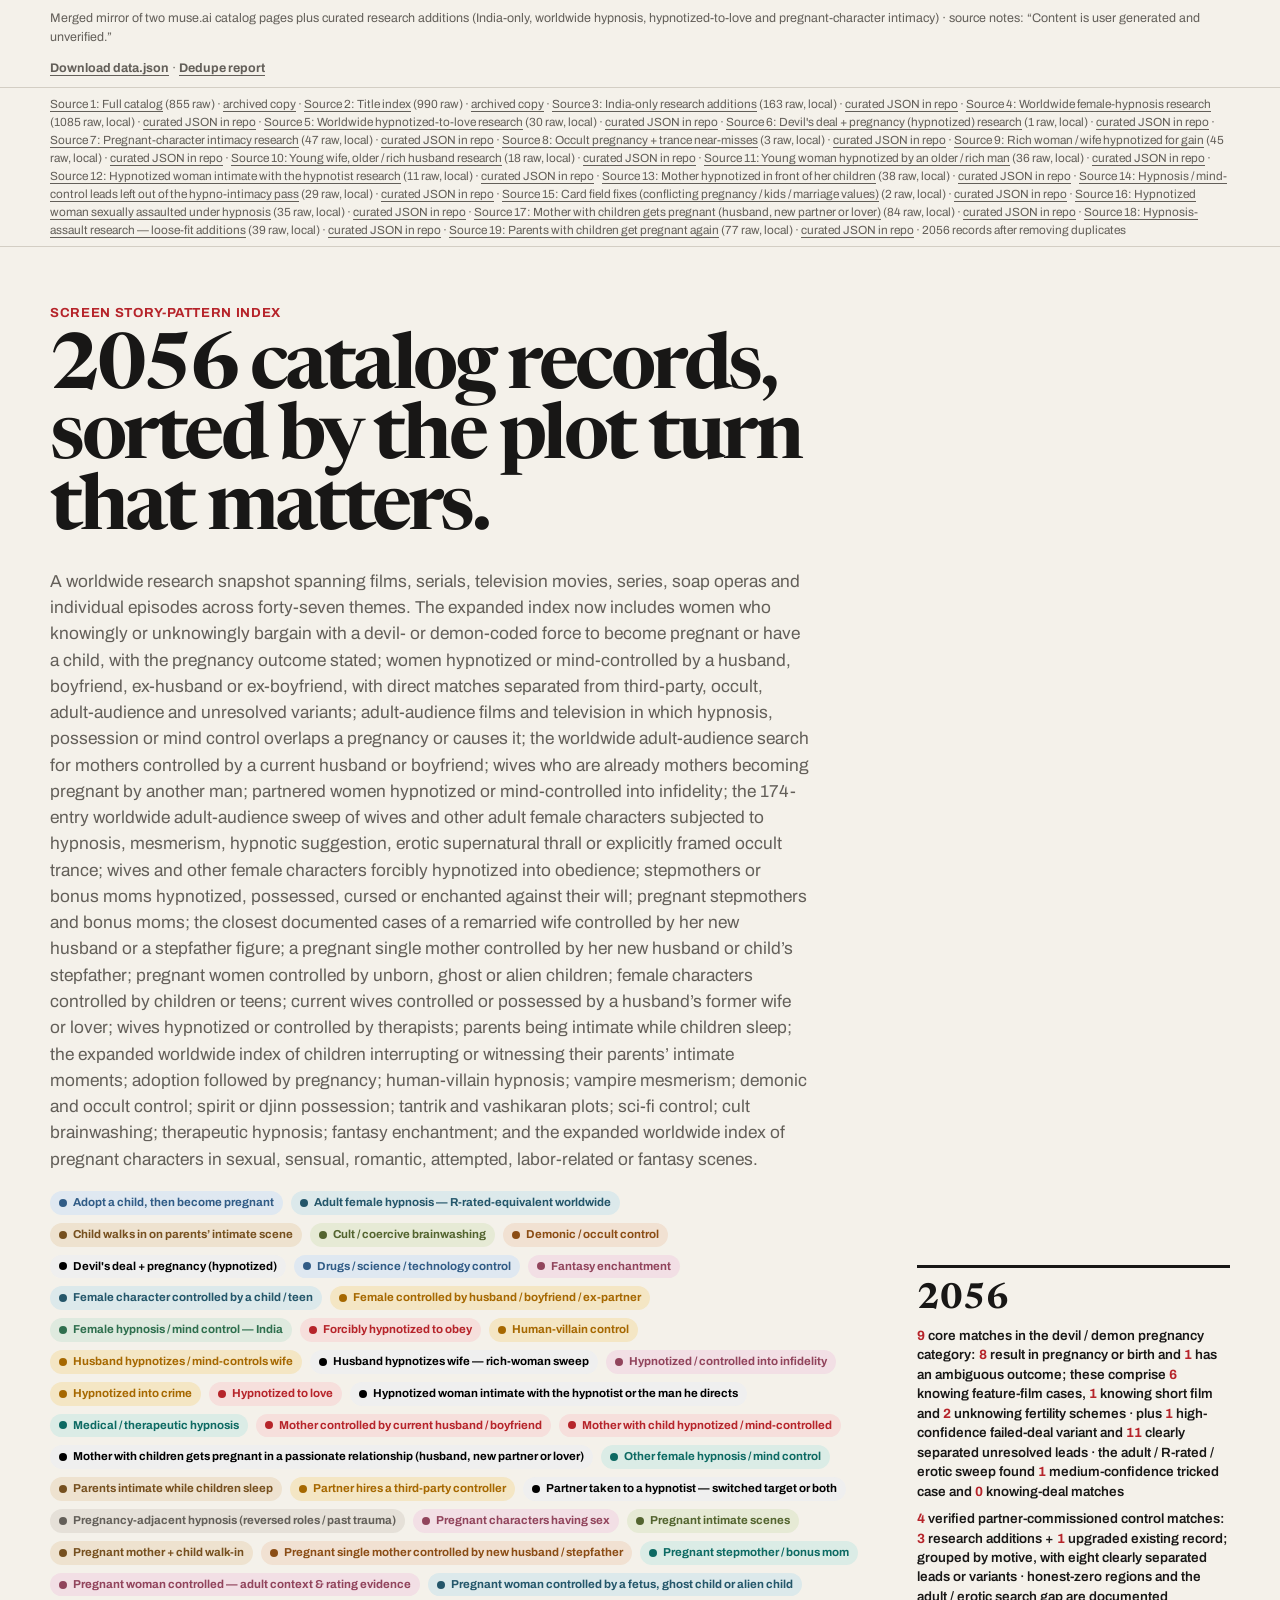
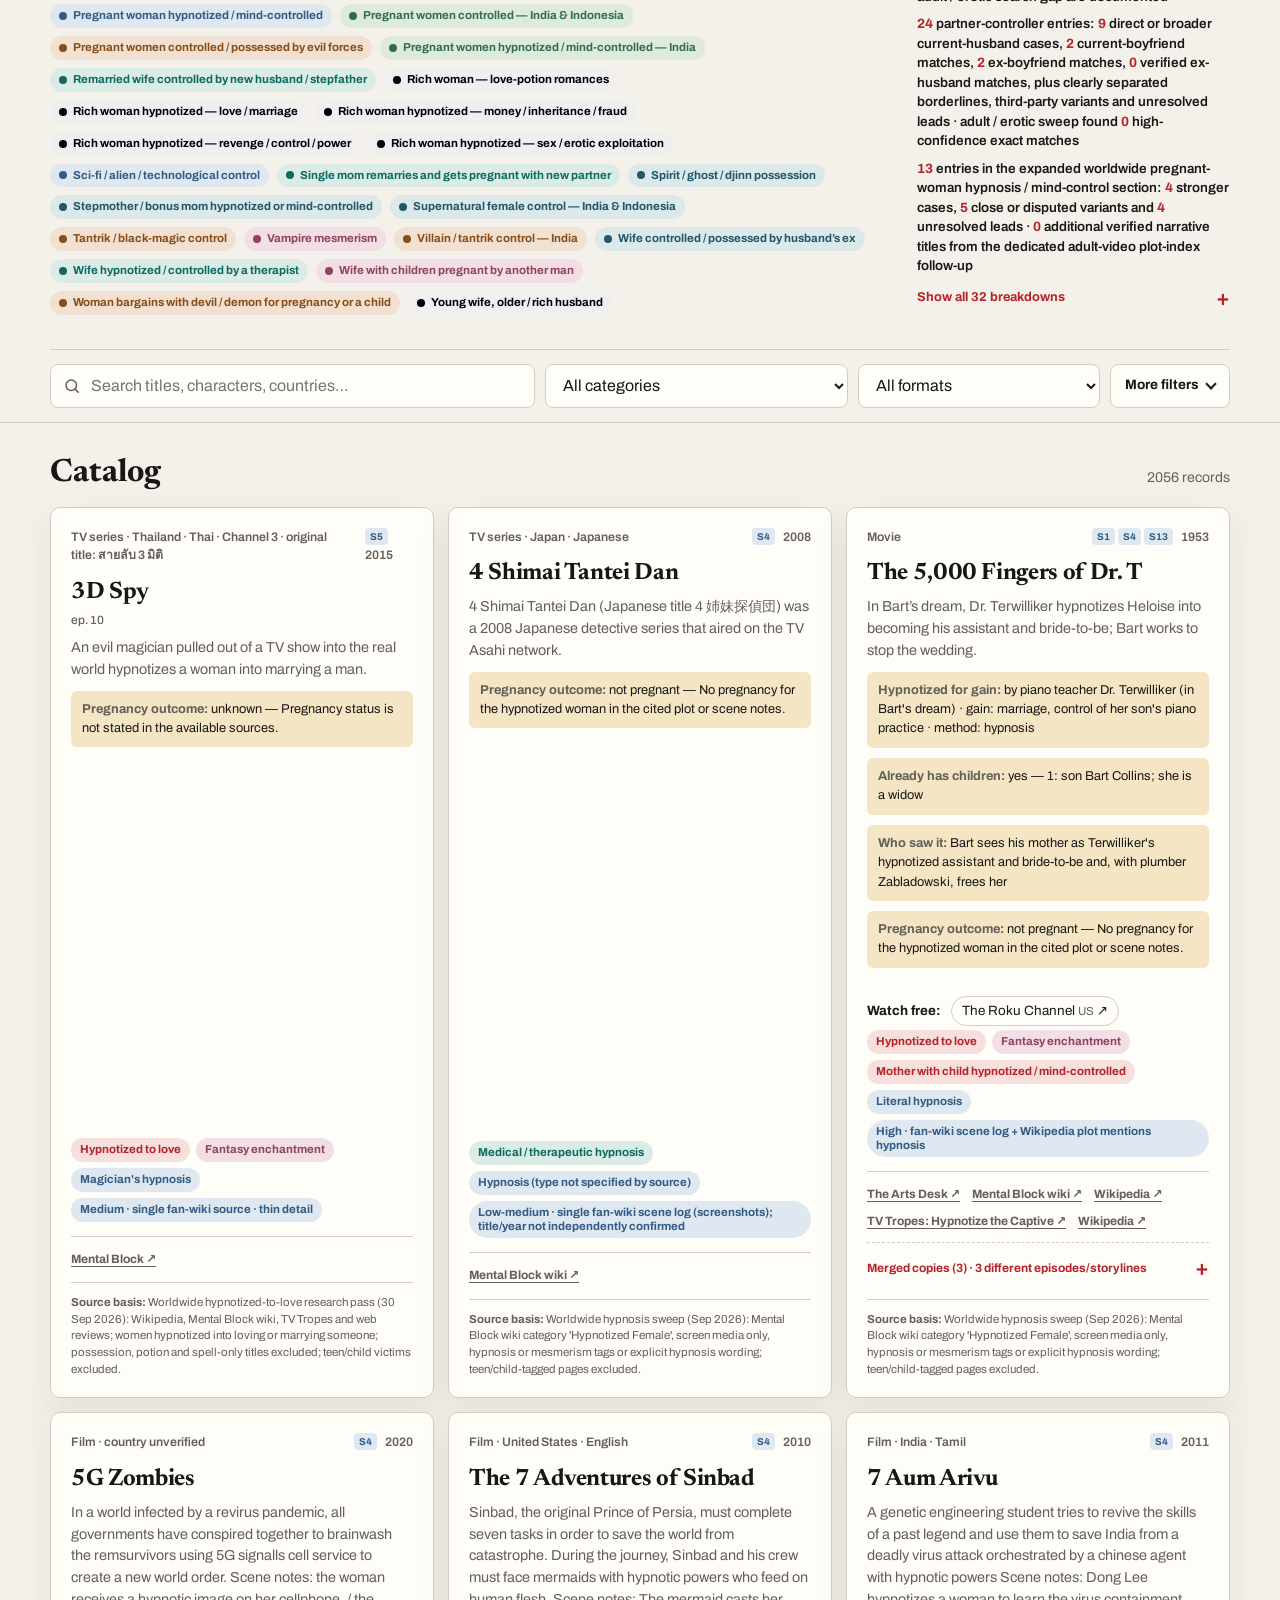
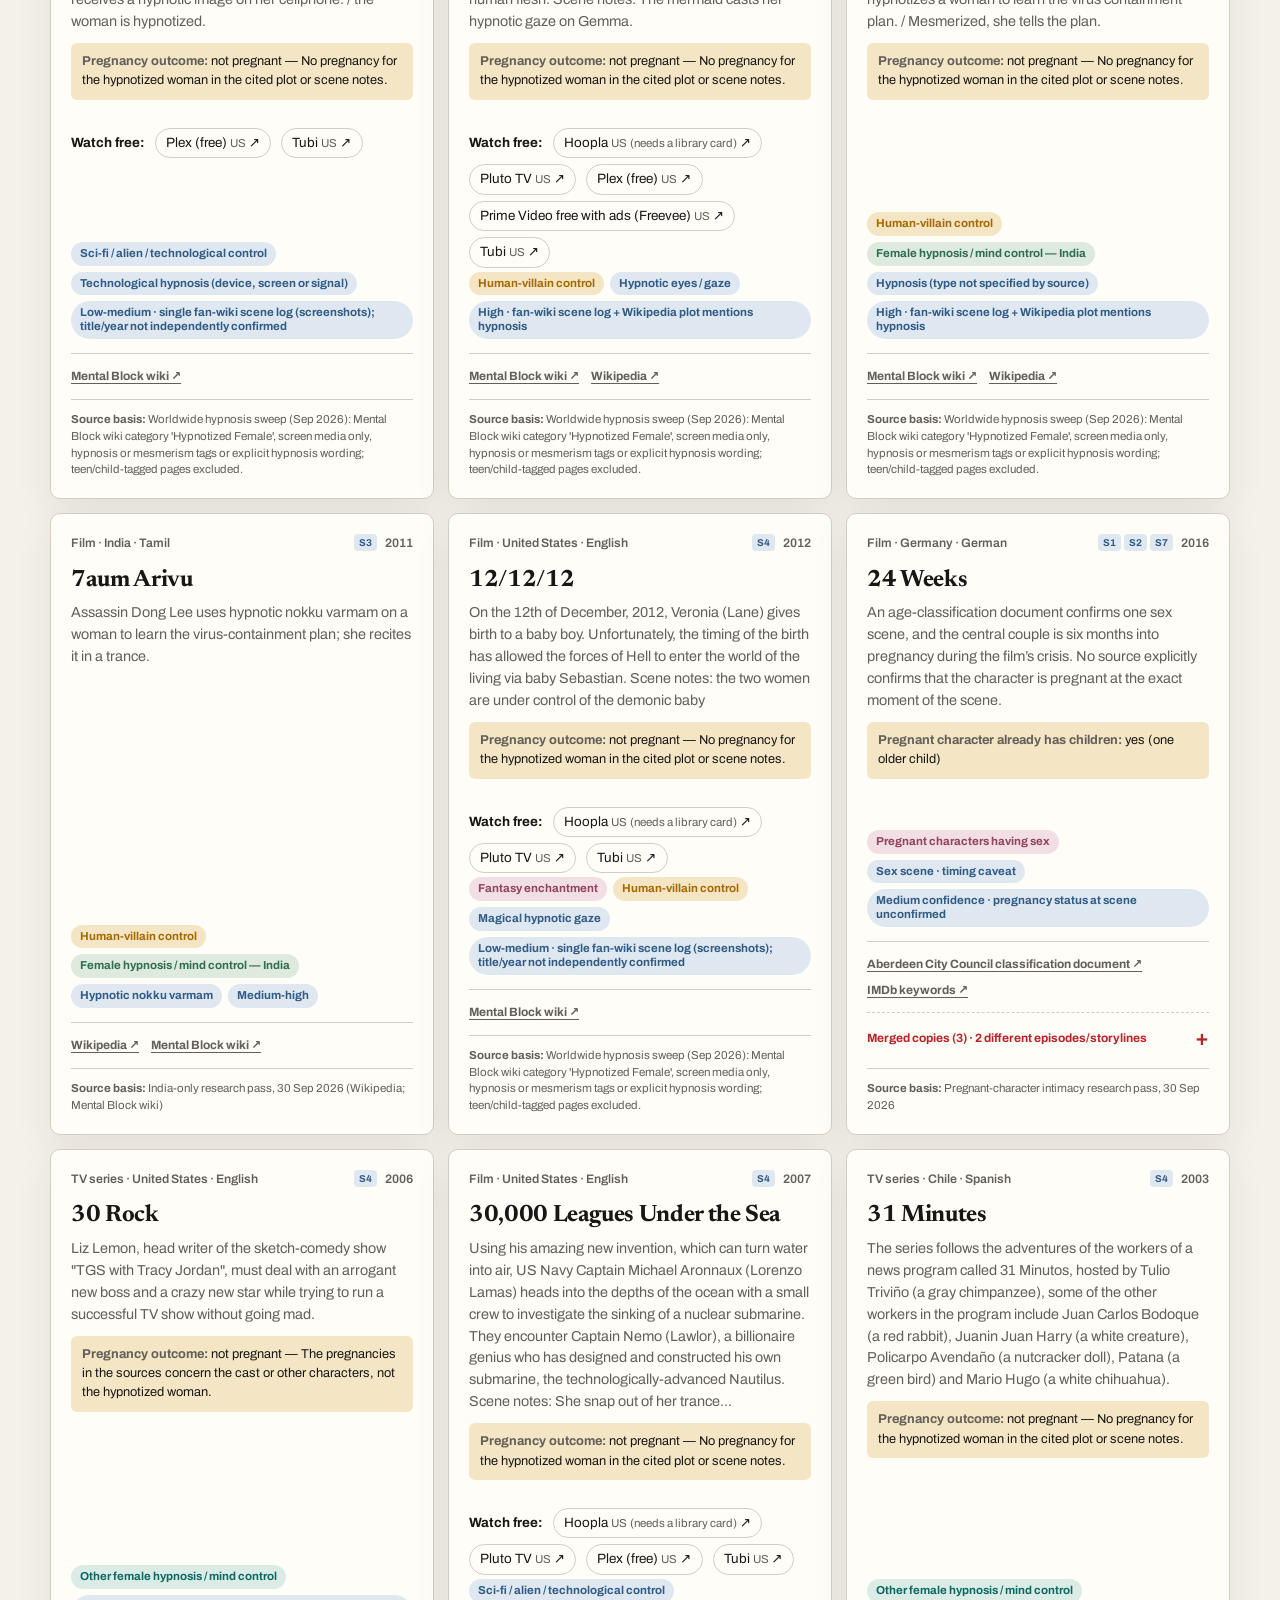
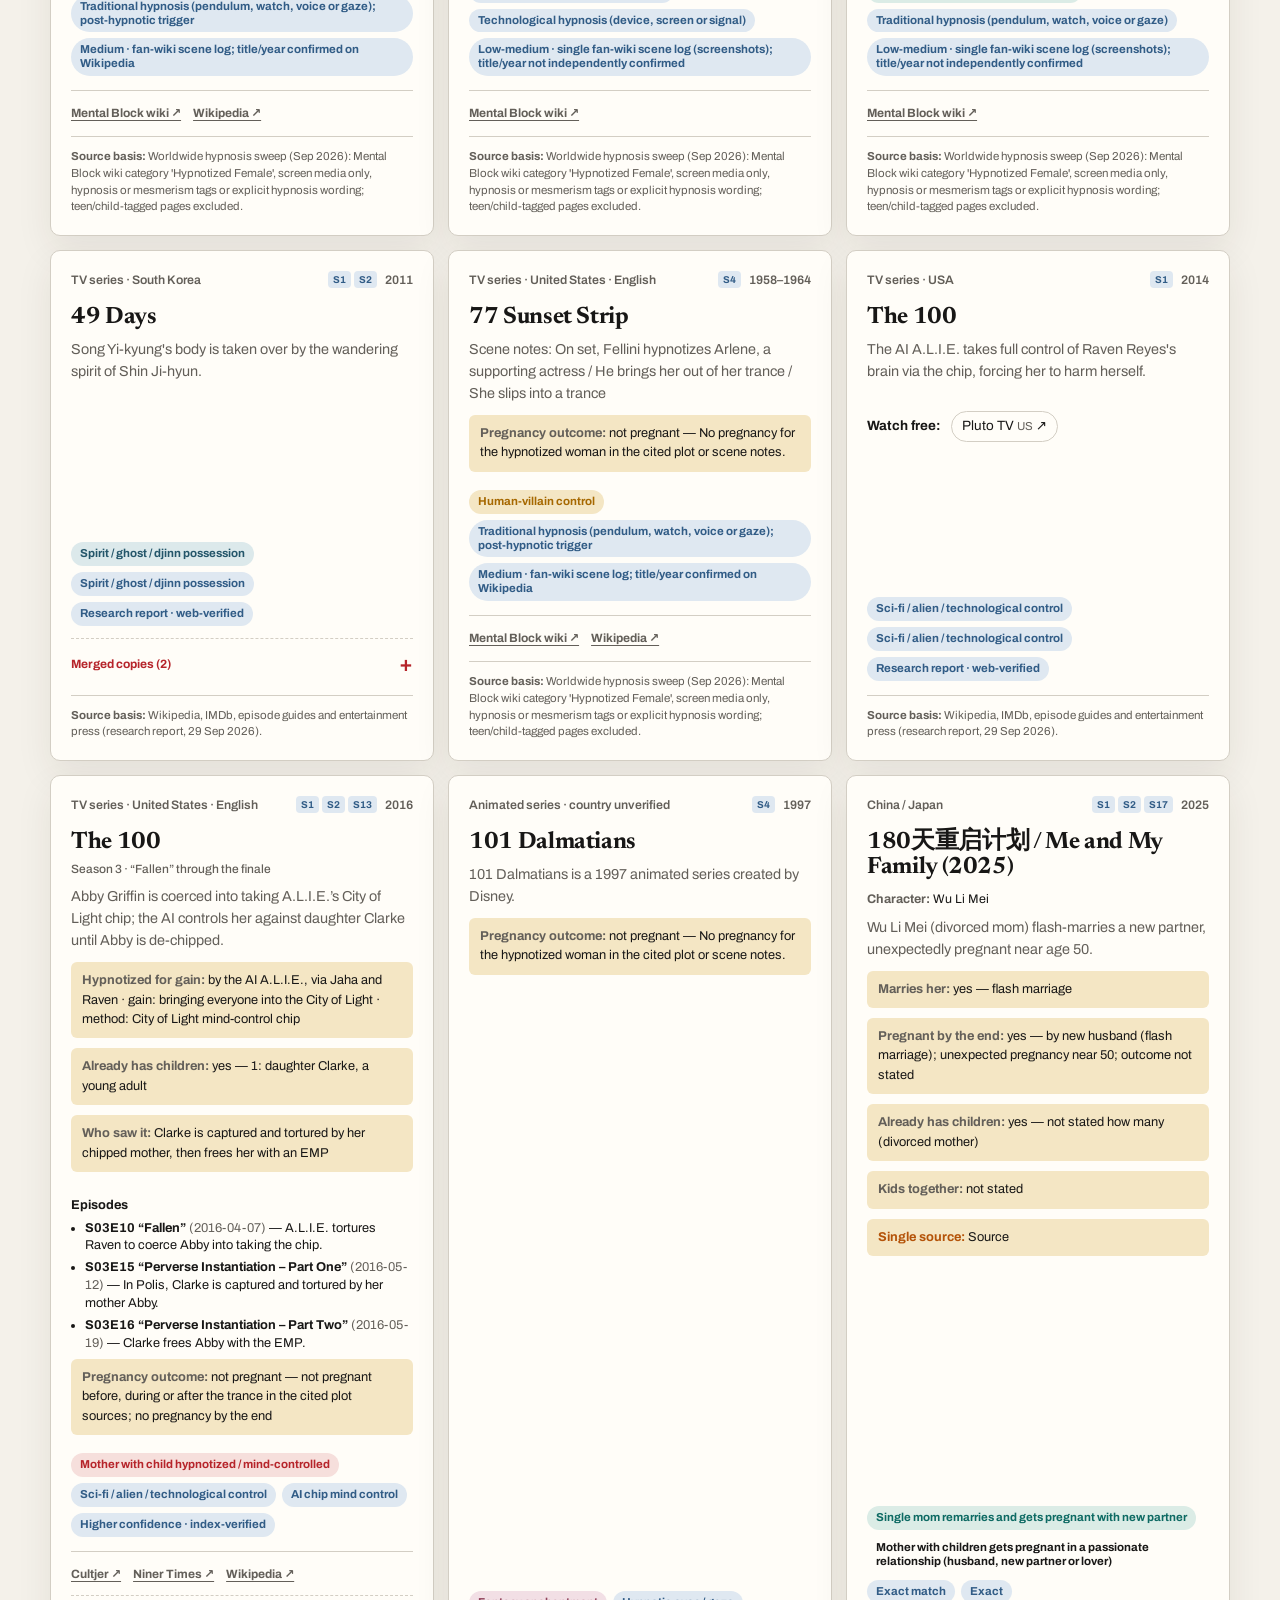
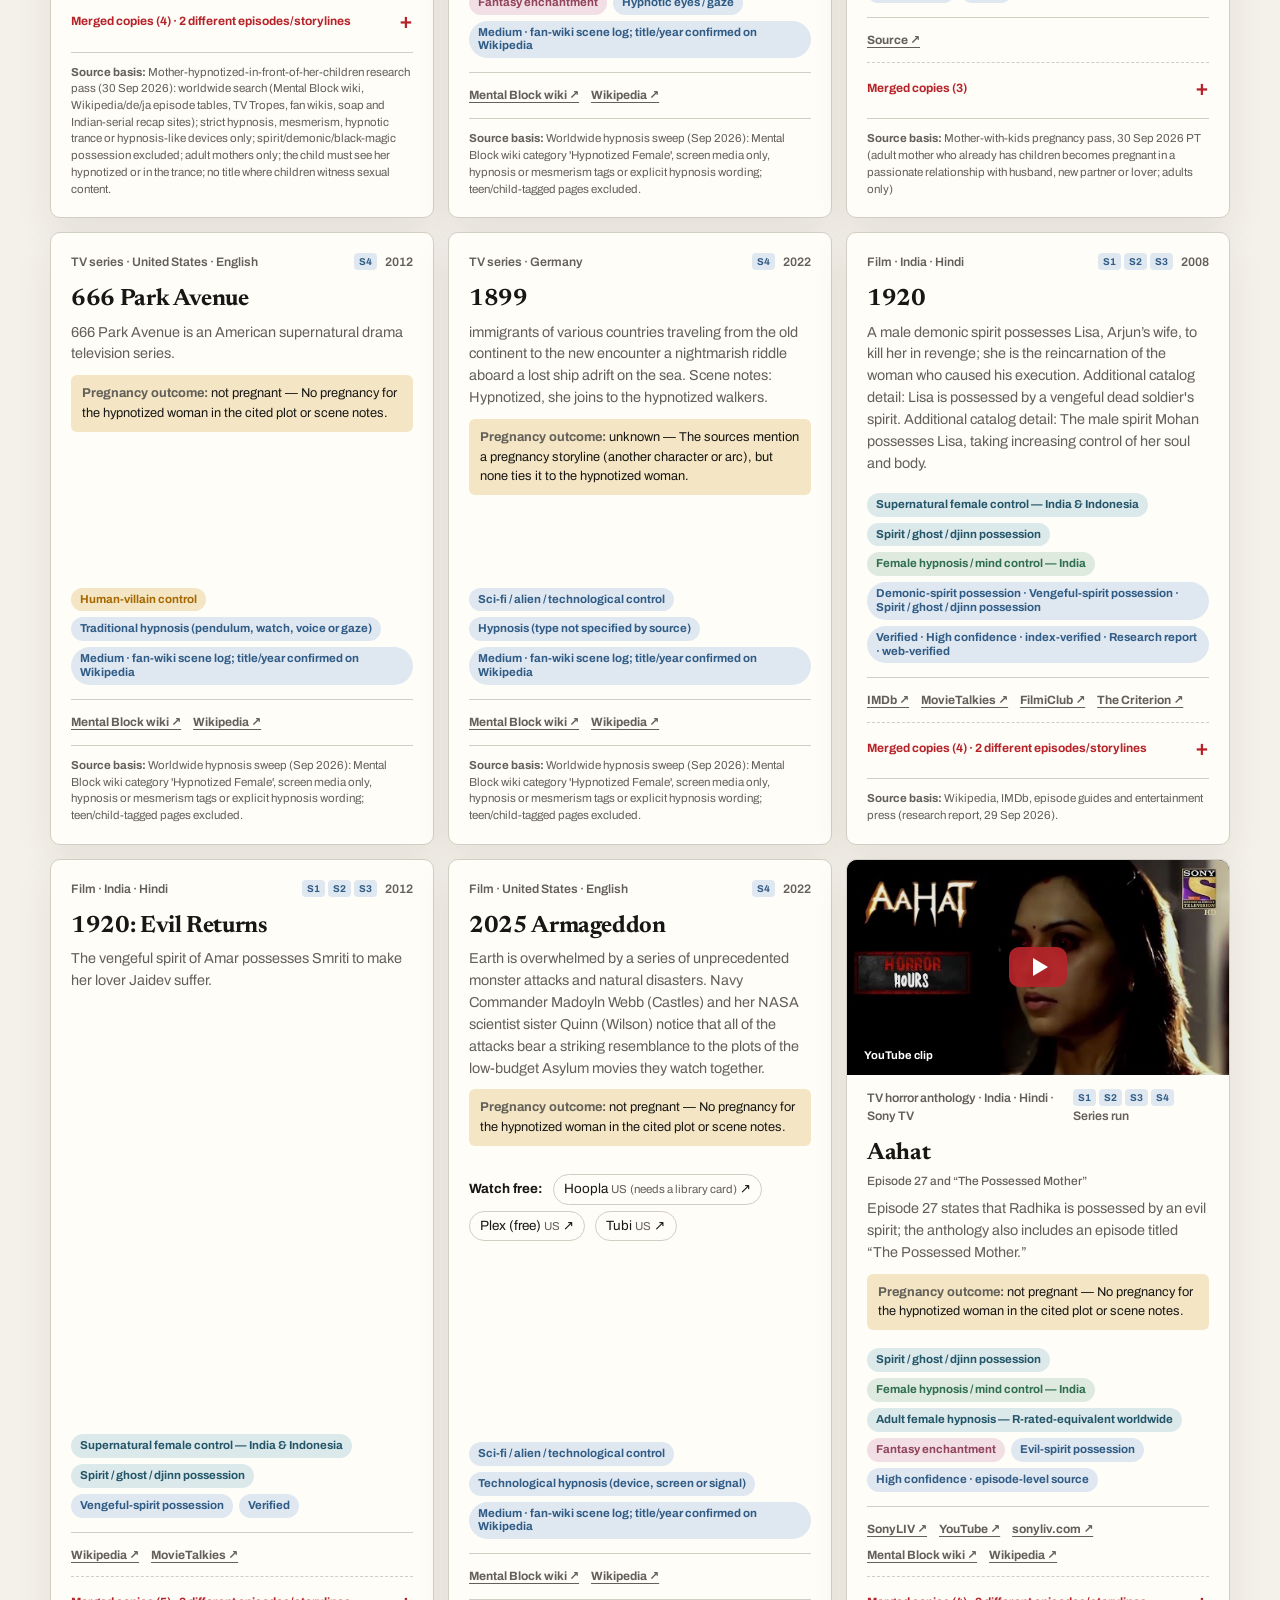
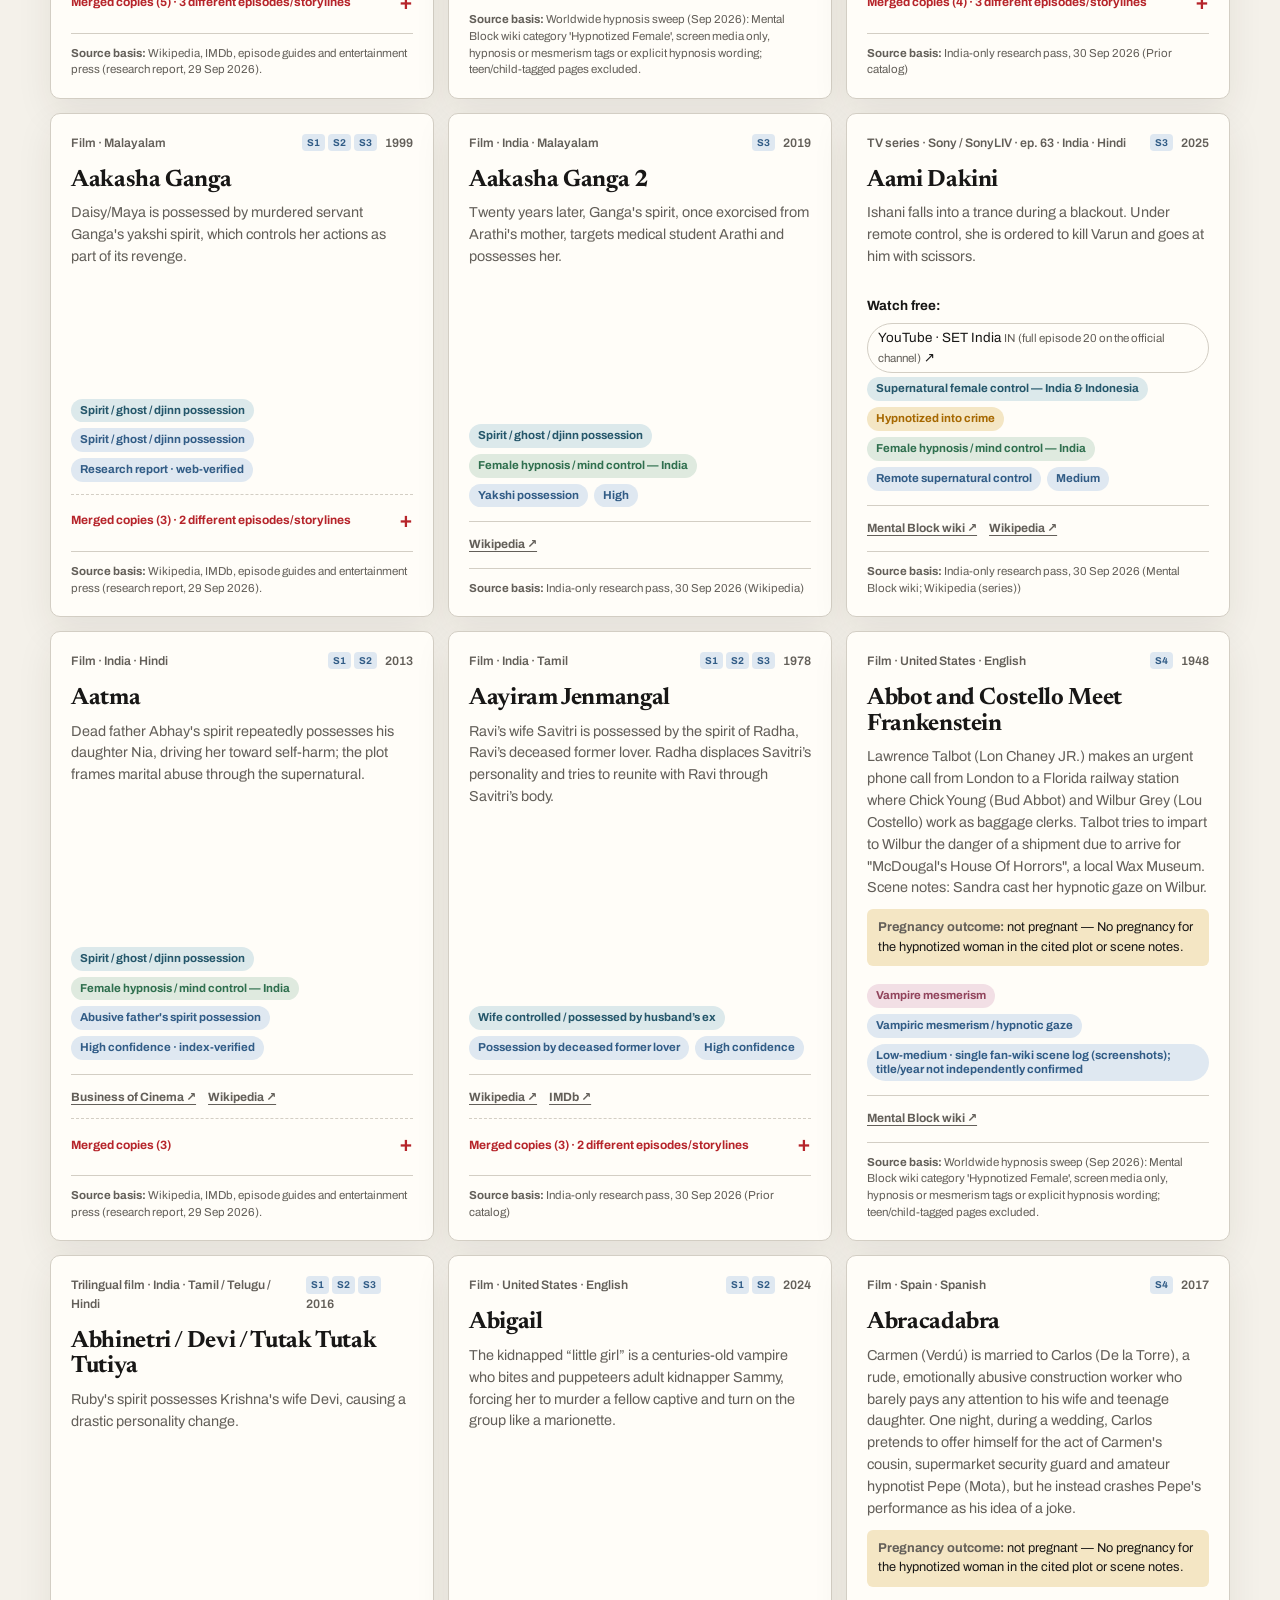
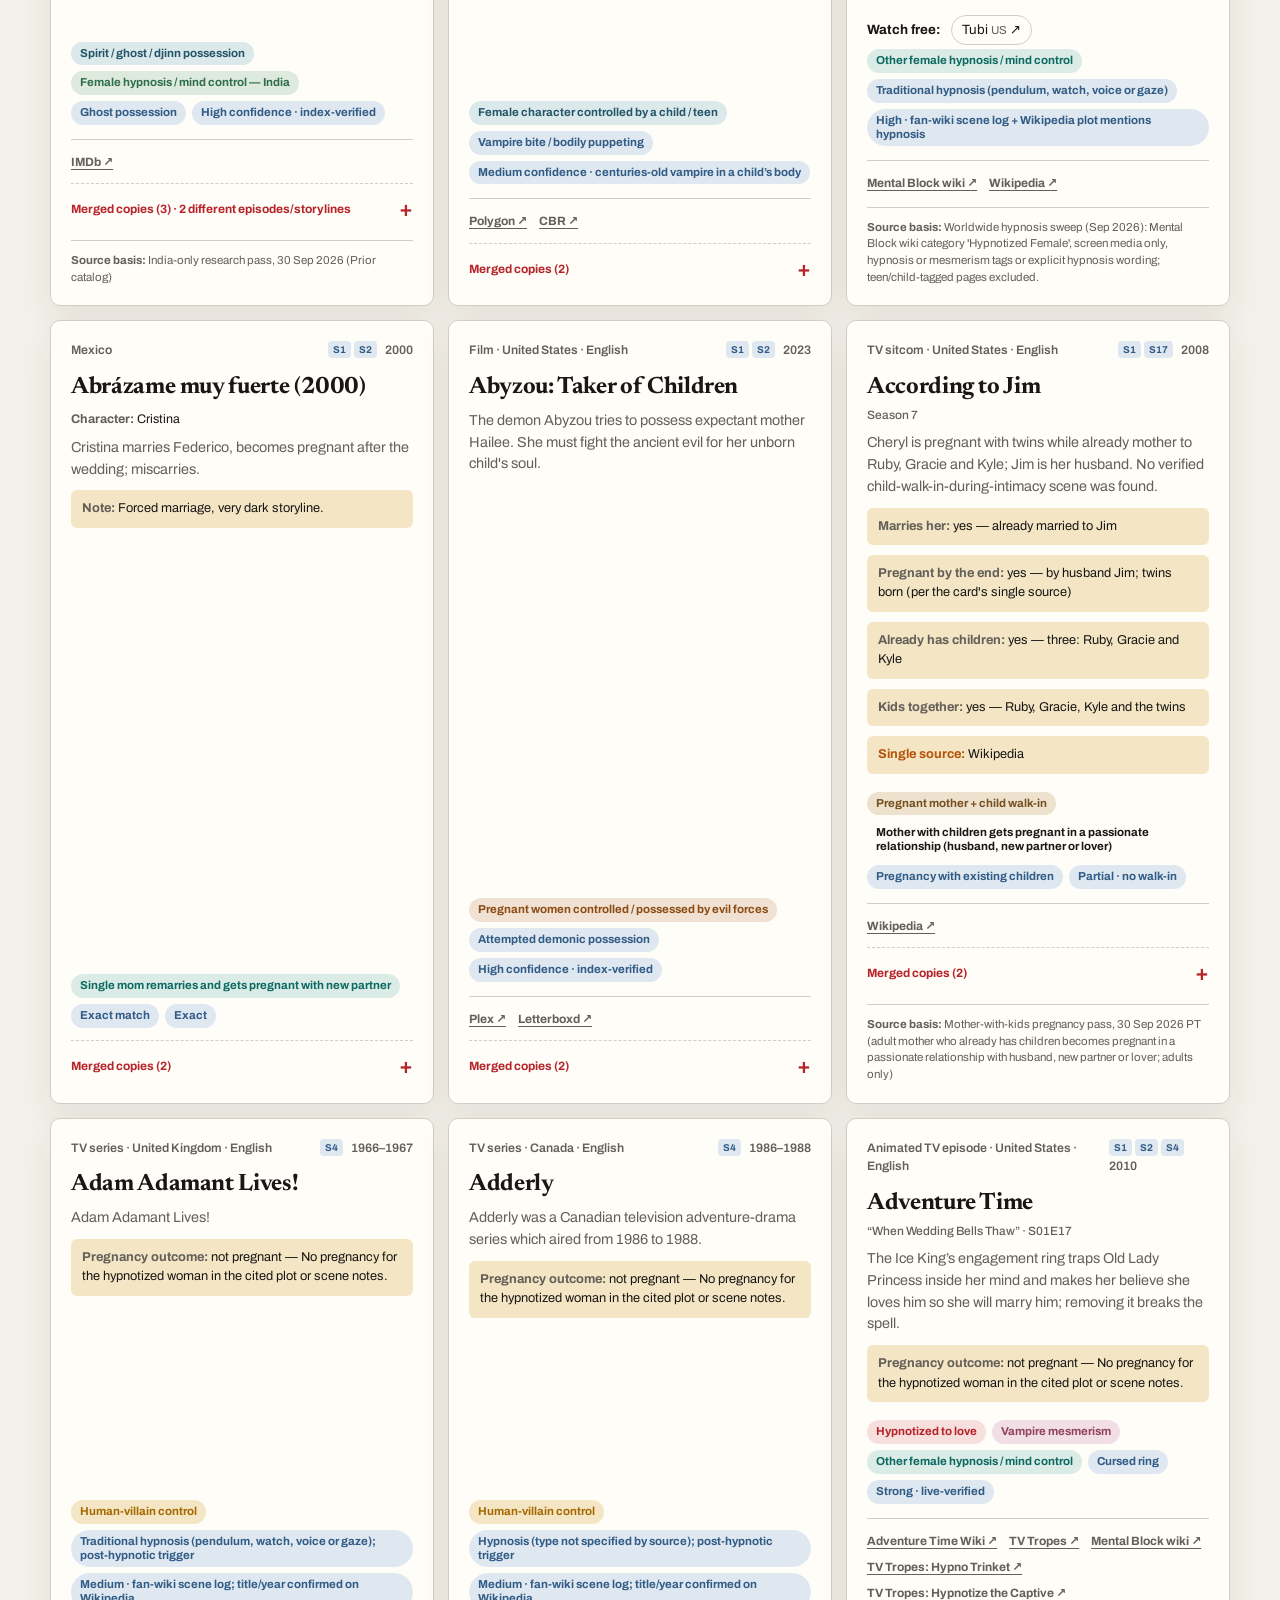
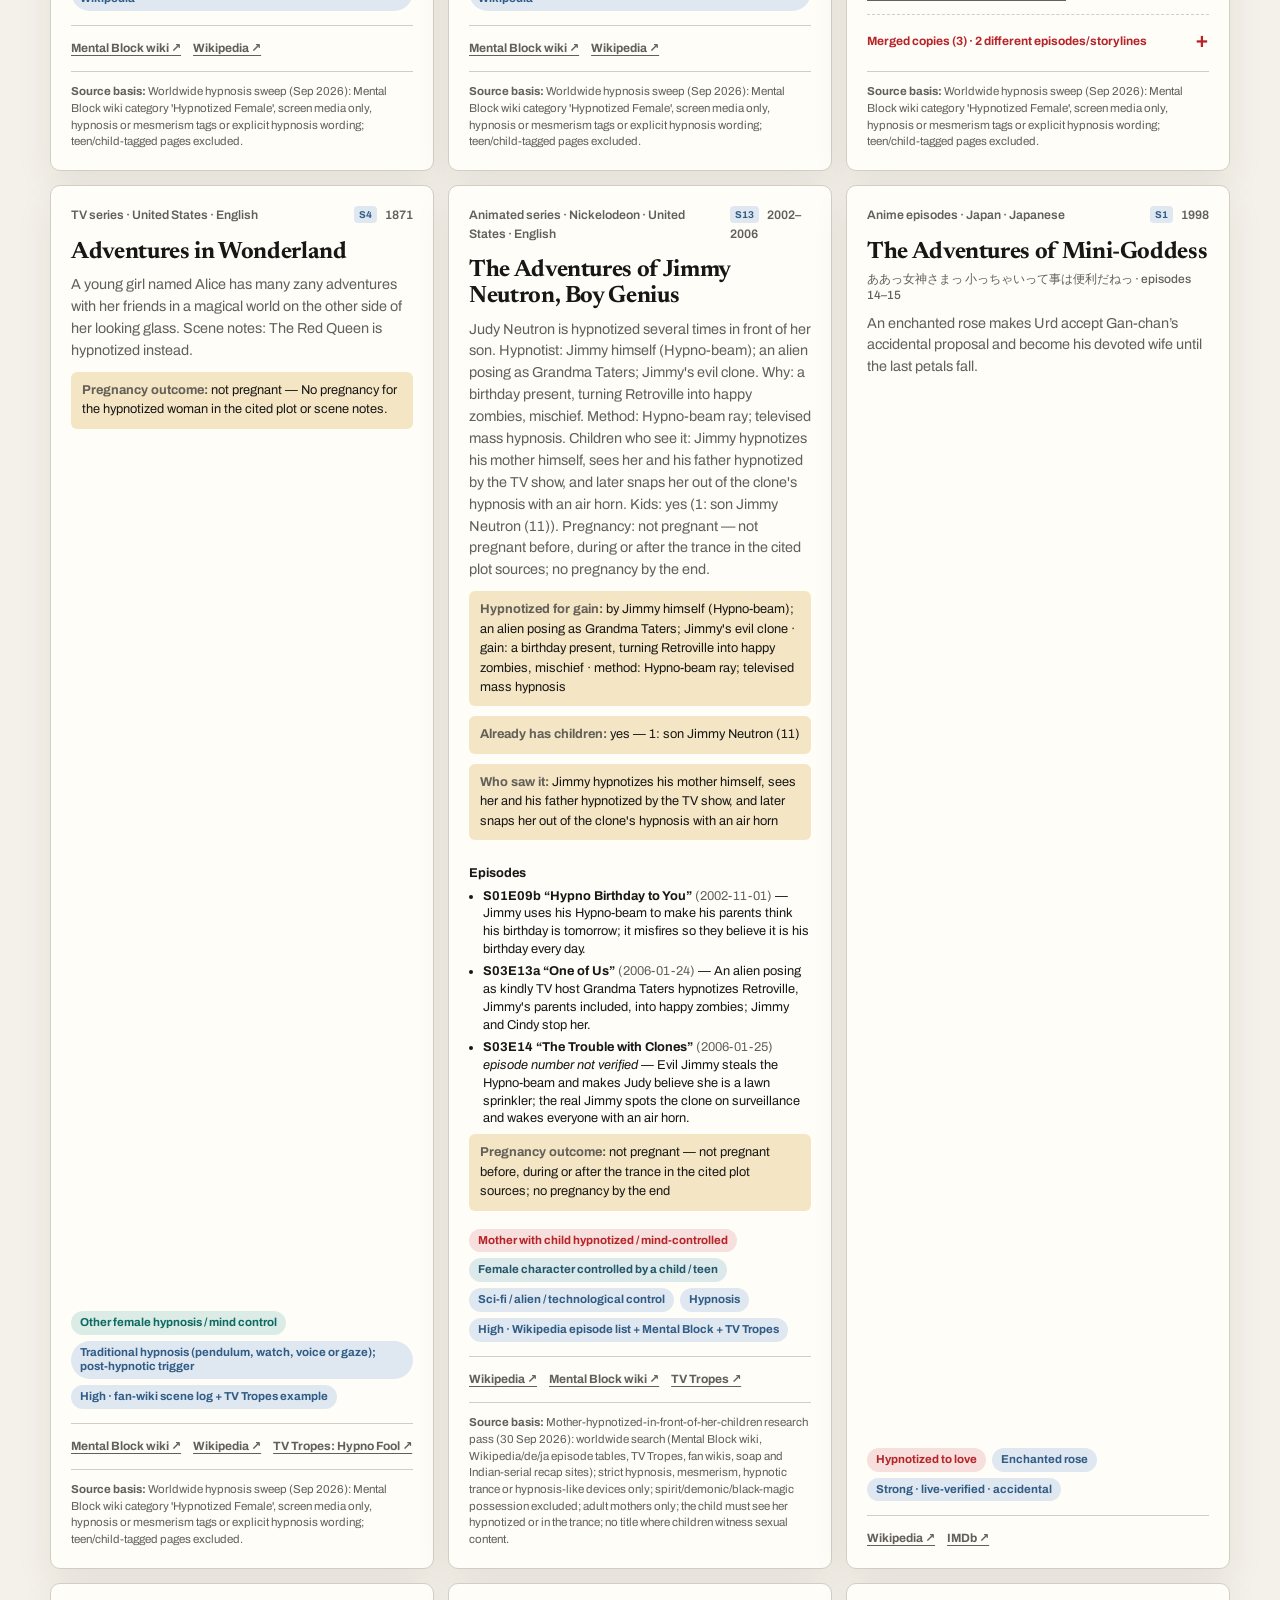
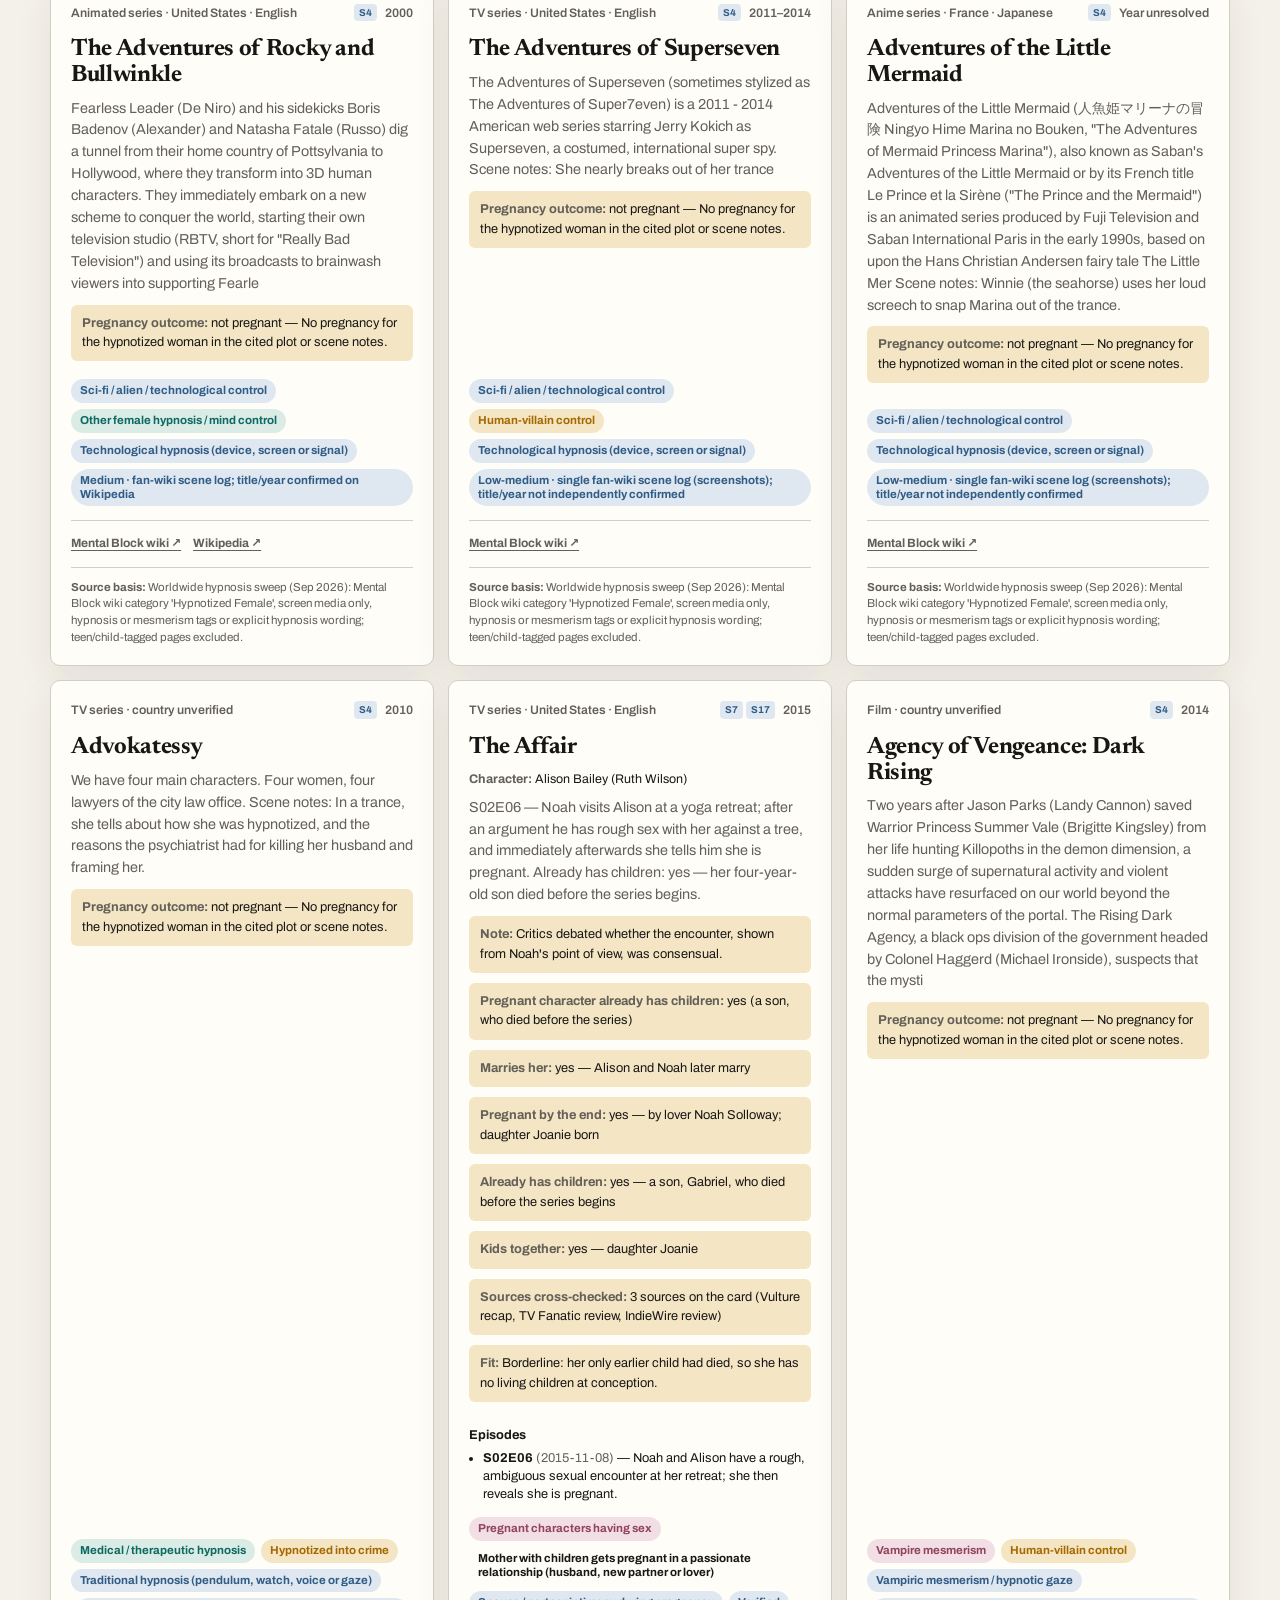
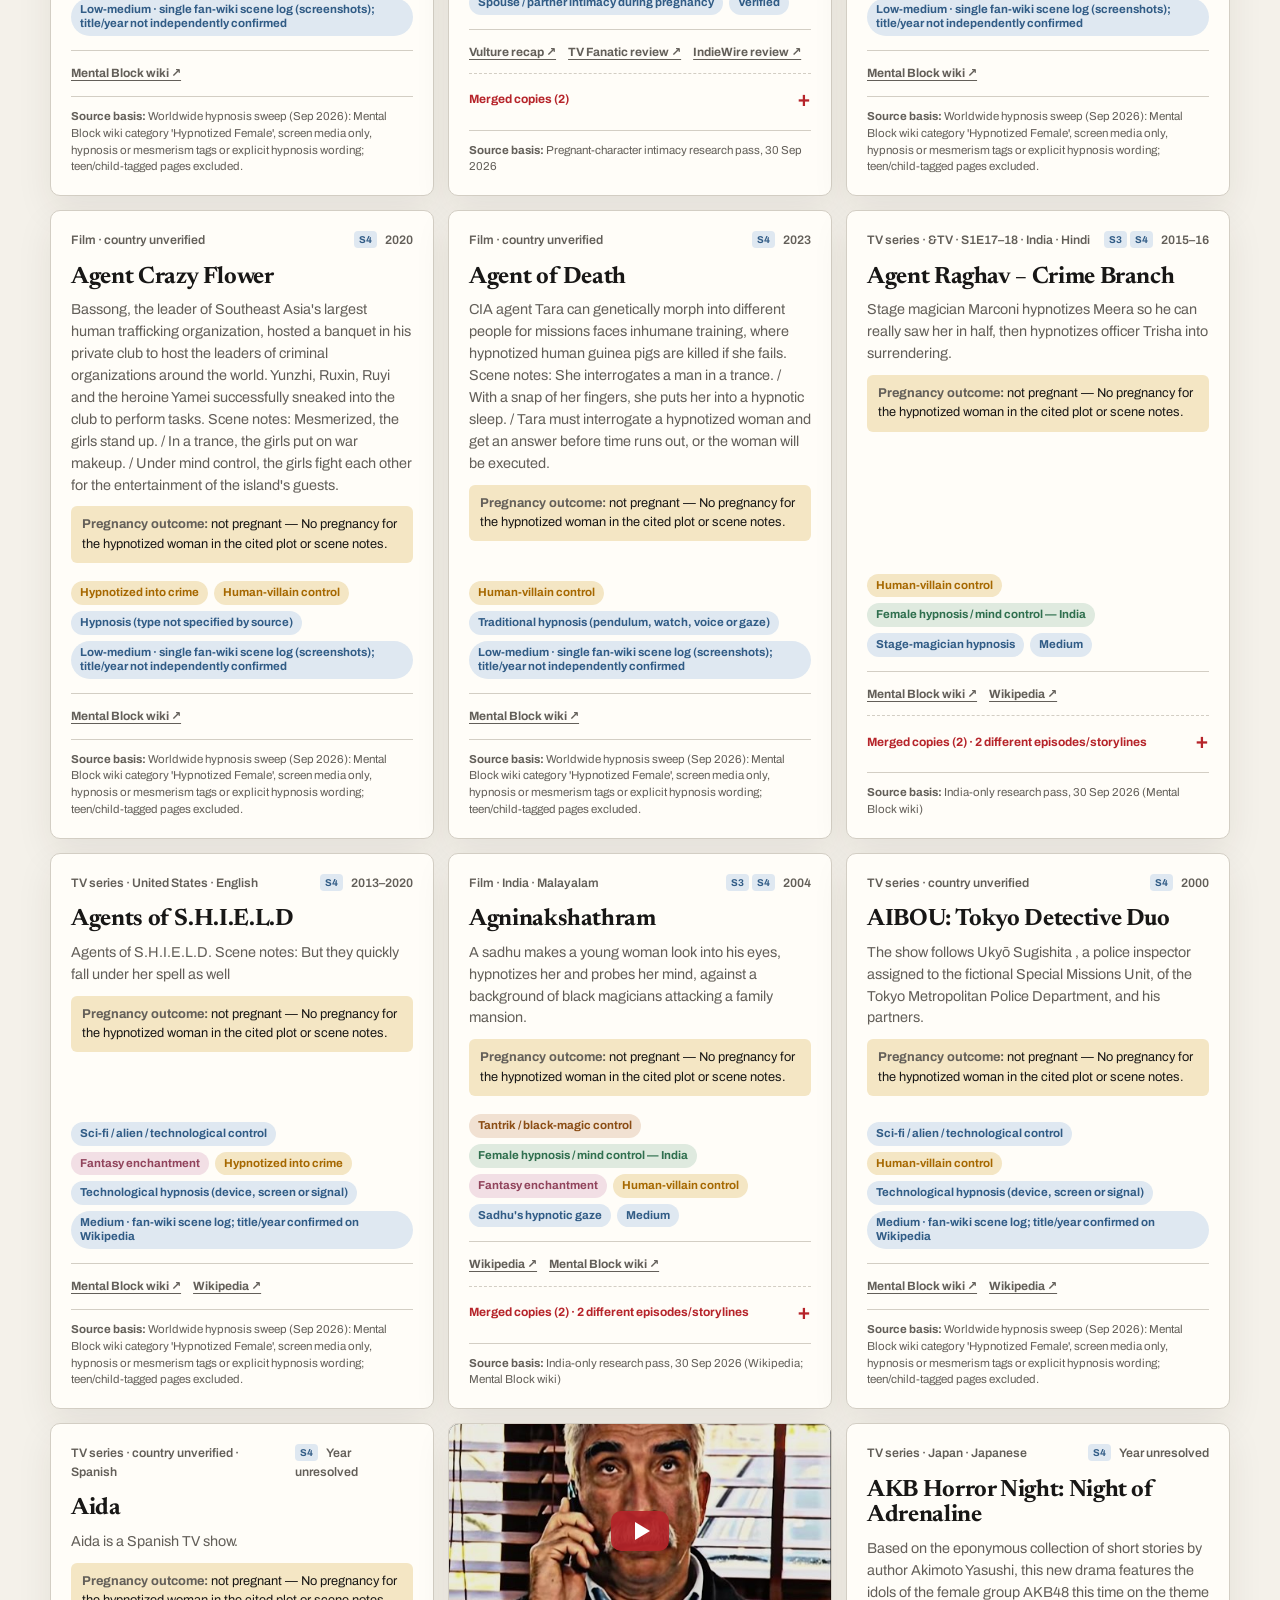
==== commit 53495d1d: "Add parents-pregnant-again source (77 records: 61 new, 16 existing cards gain missing fields) using " ====
--- a/index.html
+++ b/index.html
@@ -44,6 +44,7 @@
     <div id="morePanel" class="more-panel" role="group" aria-label="More filters" hidden>
       <select id="source" aria-label="Source"><option value="all">All sources</option></select>
       <select id="tag" aria-label="Reference tag"><option value="all">All tags</option></select>
+      <select id="again" aria-label="Pregnant-again outcome"><option value="all">Any pregnancy-again status</option></select>
       <div class="view-toggle" role="group" aria-label="View">
         <button type="button" data-view="grid" aria-pressed="true">Unique records</button>
         <button type="button" data-view="sections" aria-pressed="false">By section</button>
--- a/assets/style.css
+++ b/assets/style.css
@@ -249,3 +249,7 @@
   .more-panel .yr-range input{flex:1 1 0;width:auto;min-width:0}
   .more-panel #yclear,.more-panel #freeToggle{flex:1 1 calc(50% - 4px)}
 }
+
+/* older-man hypnosis research: cross-check lines */
+.entry-note.evidence.single strong{color:#b45309}
+.entry-note.conflict strong{color:#b91c1c}
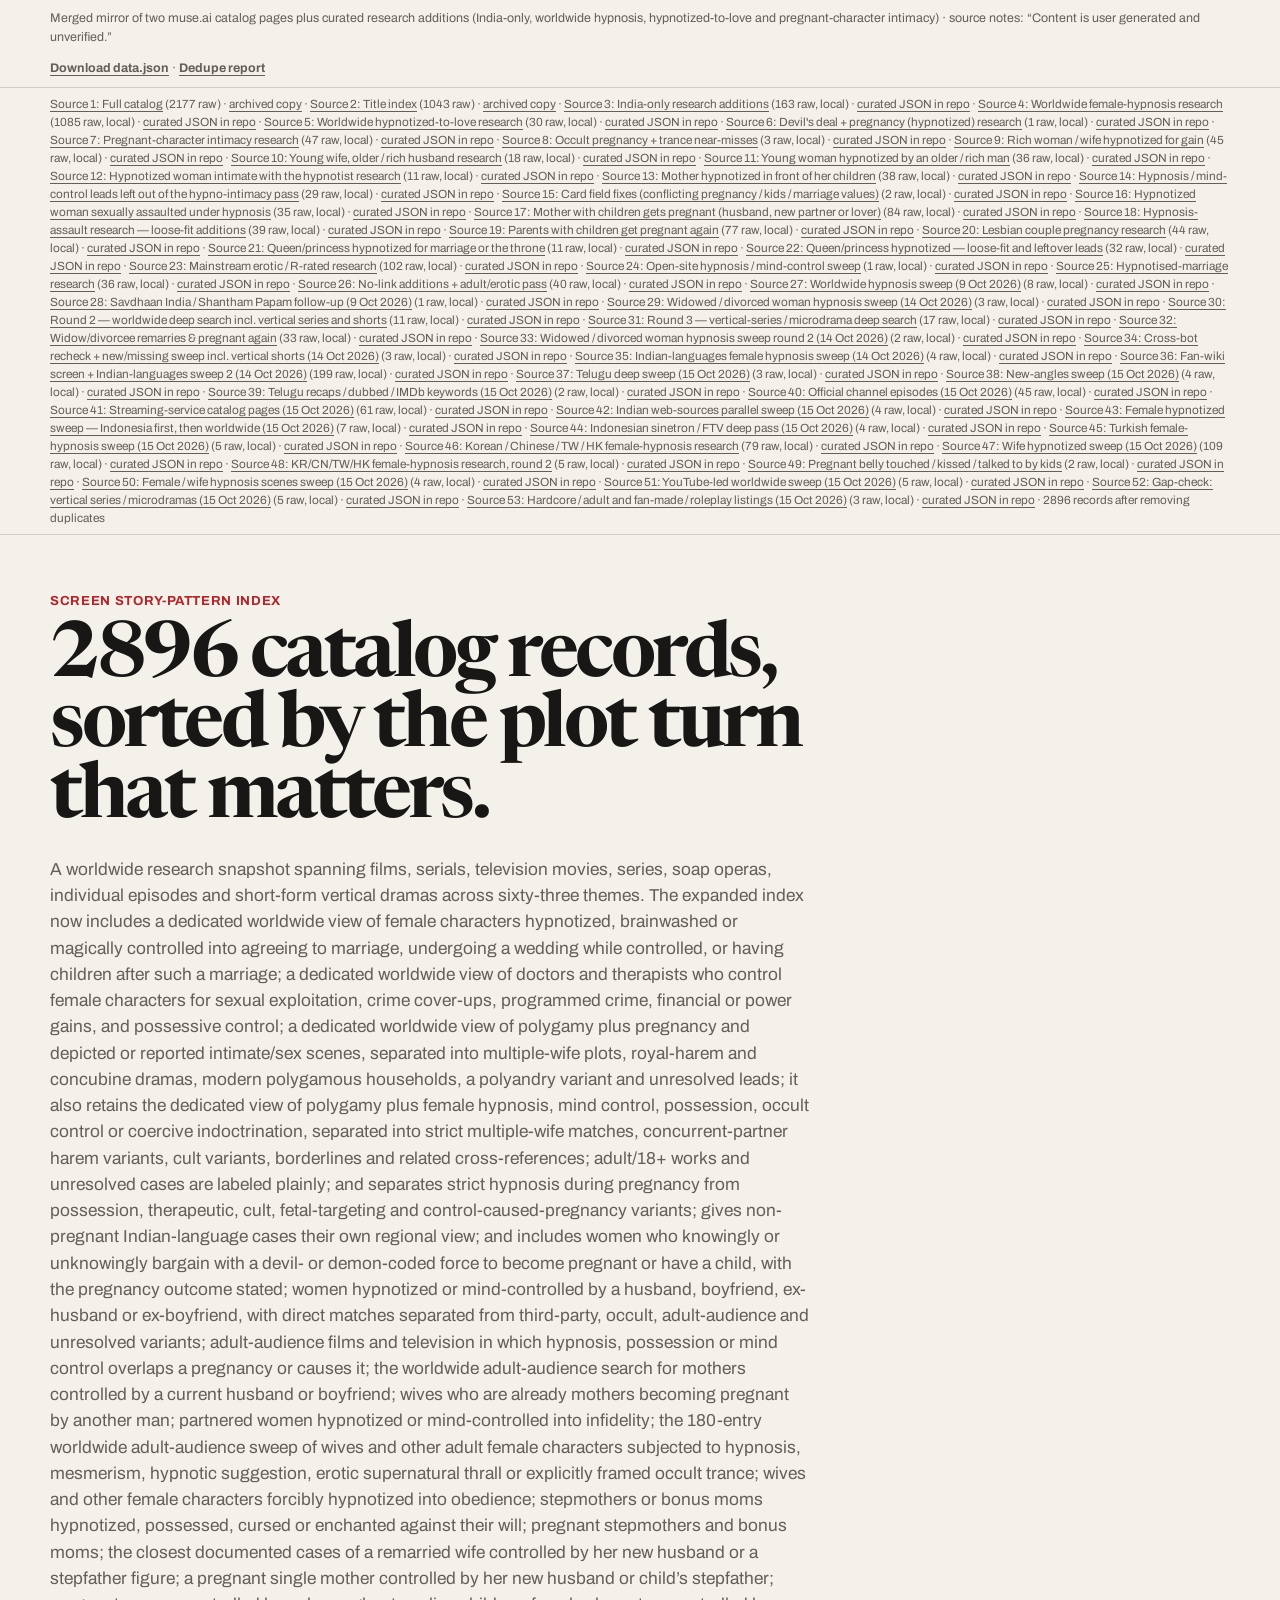
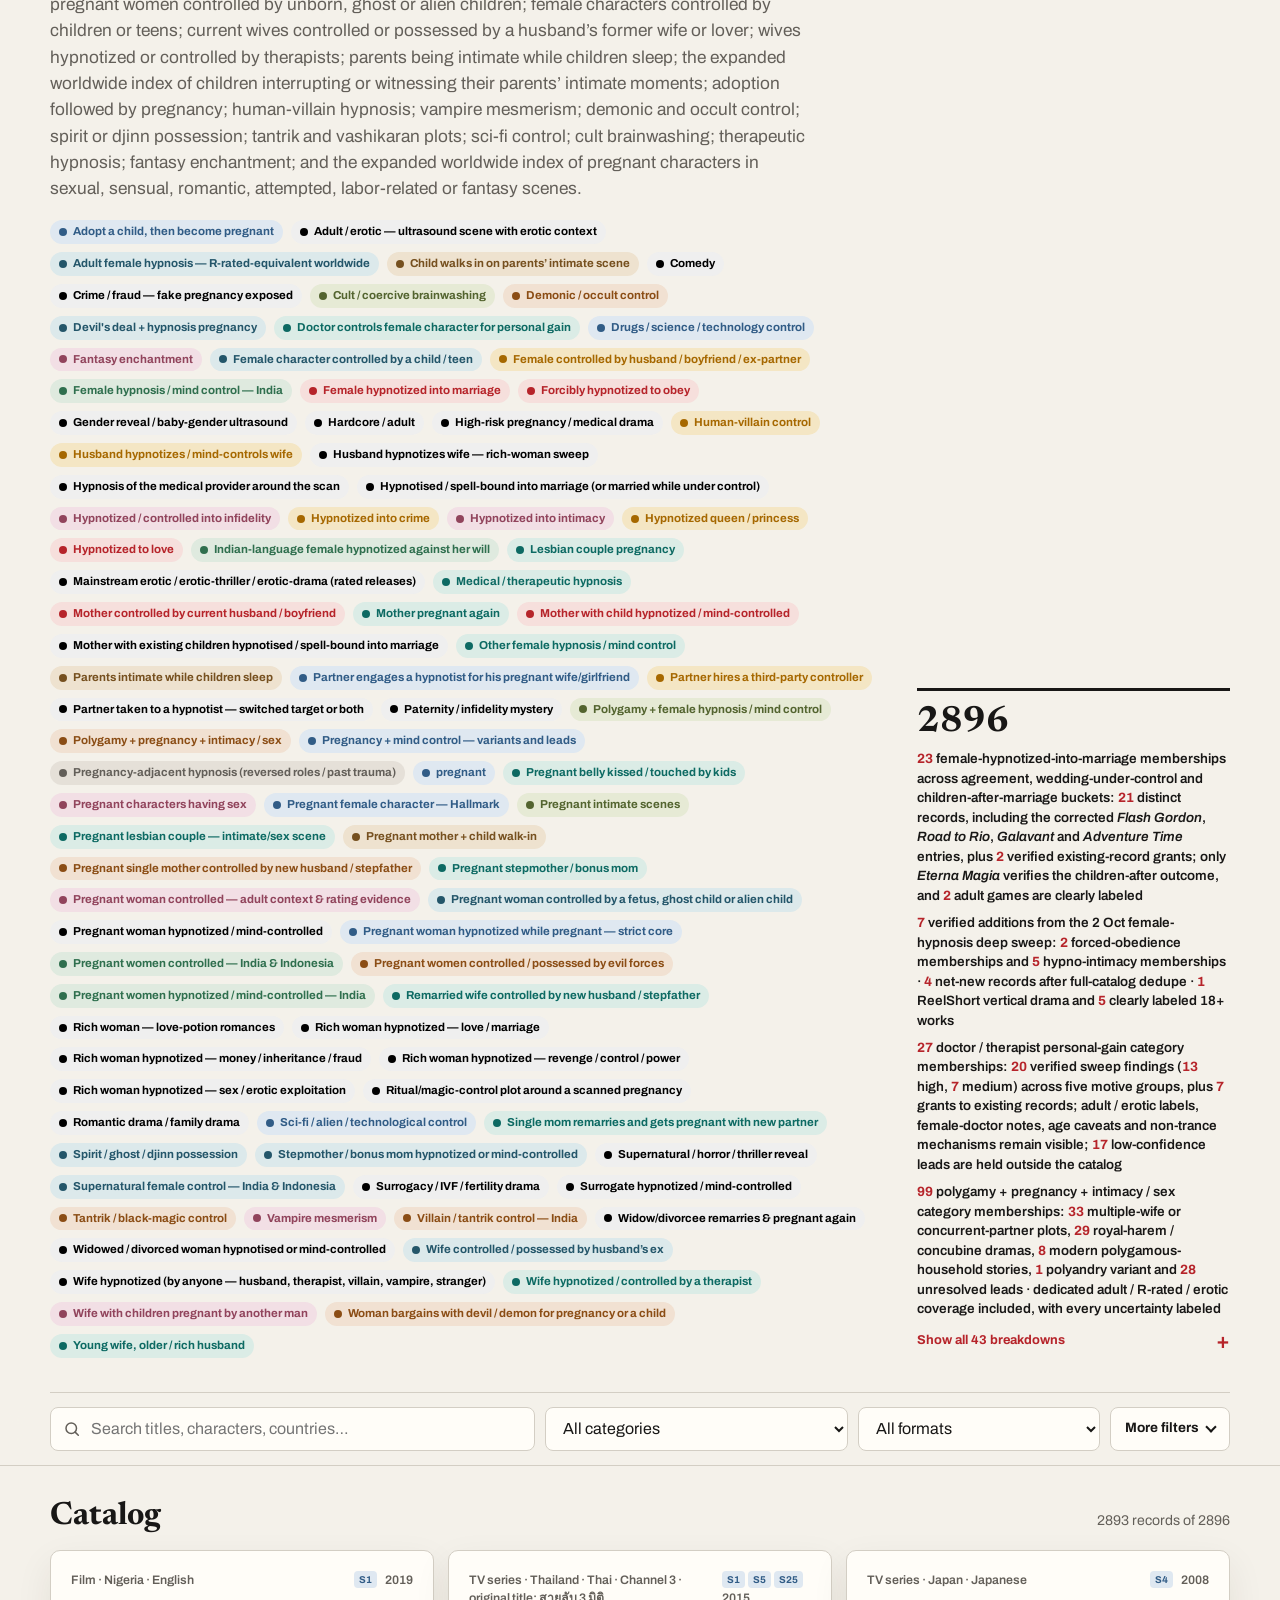
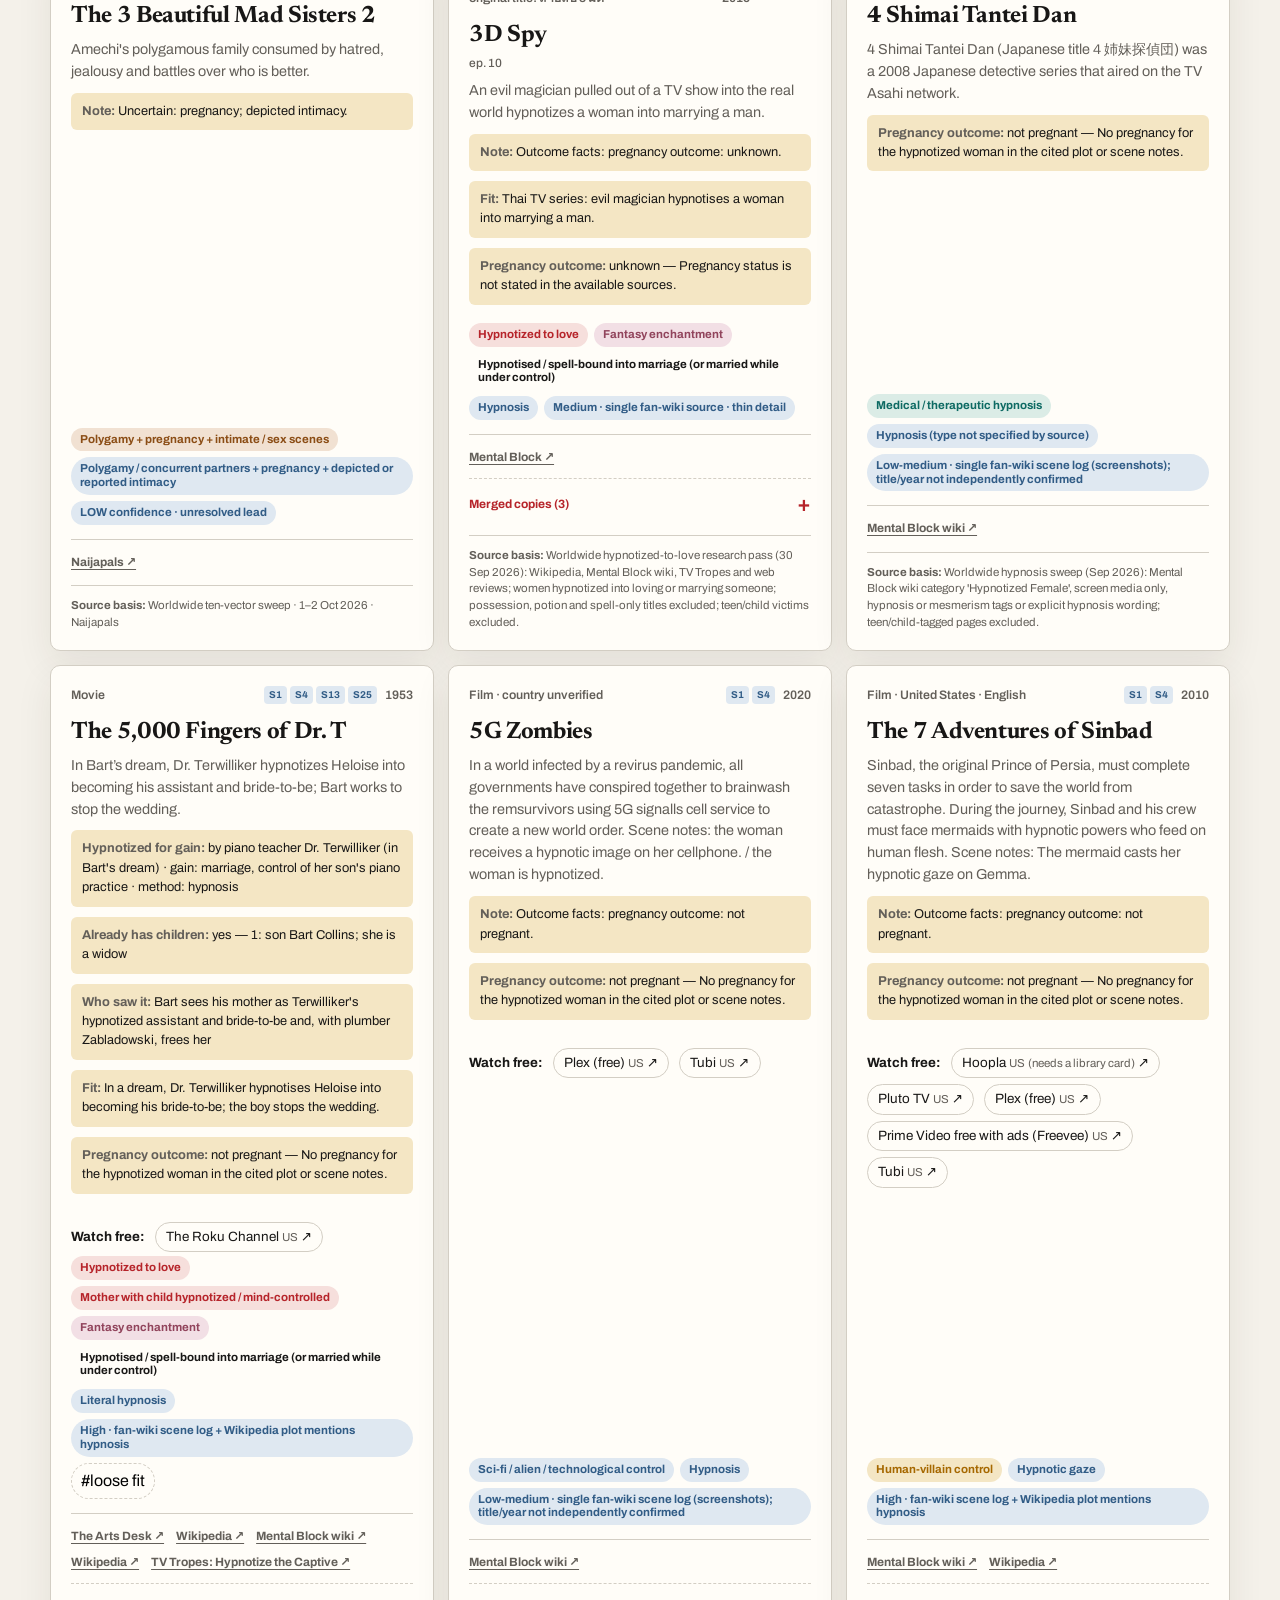
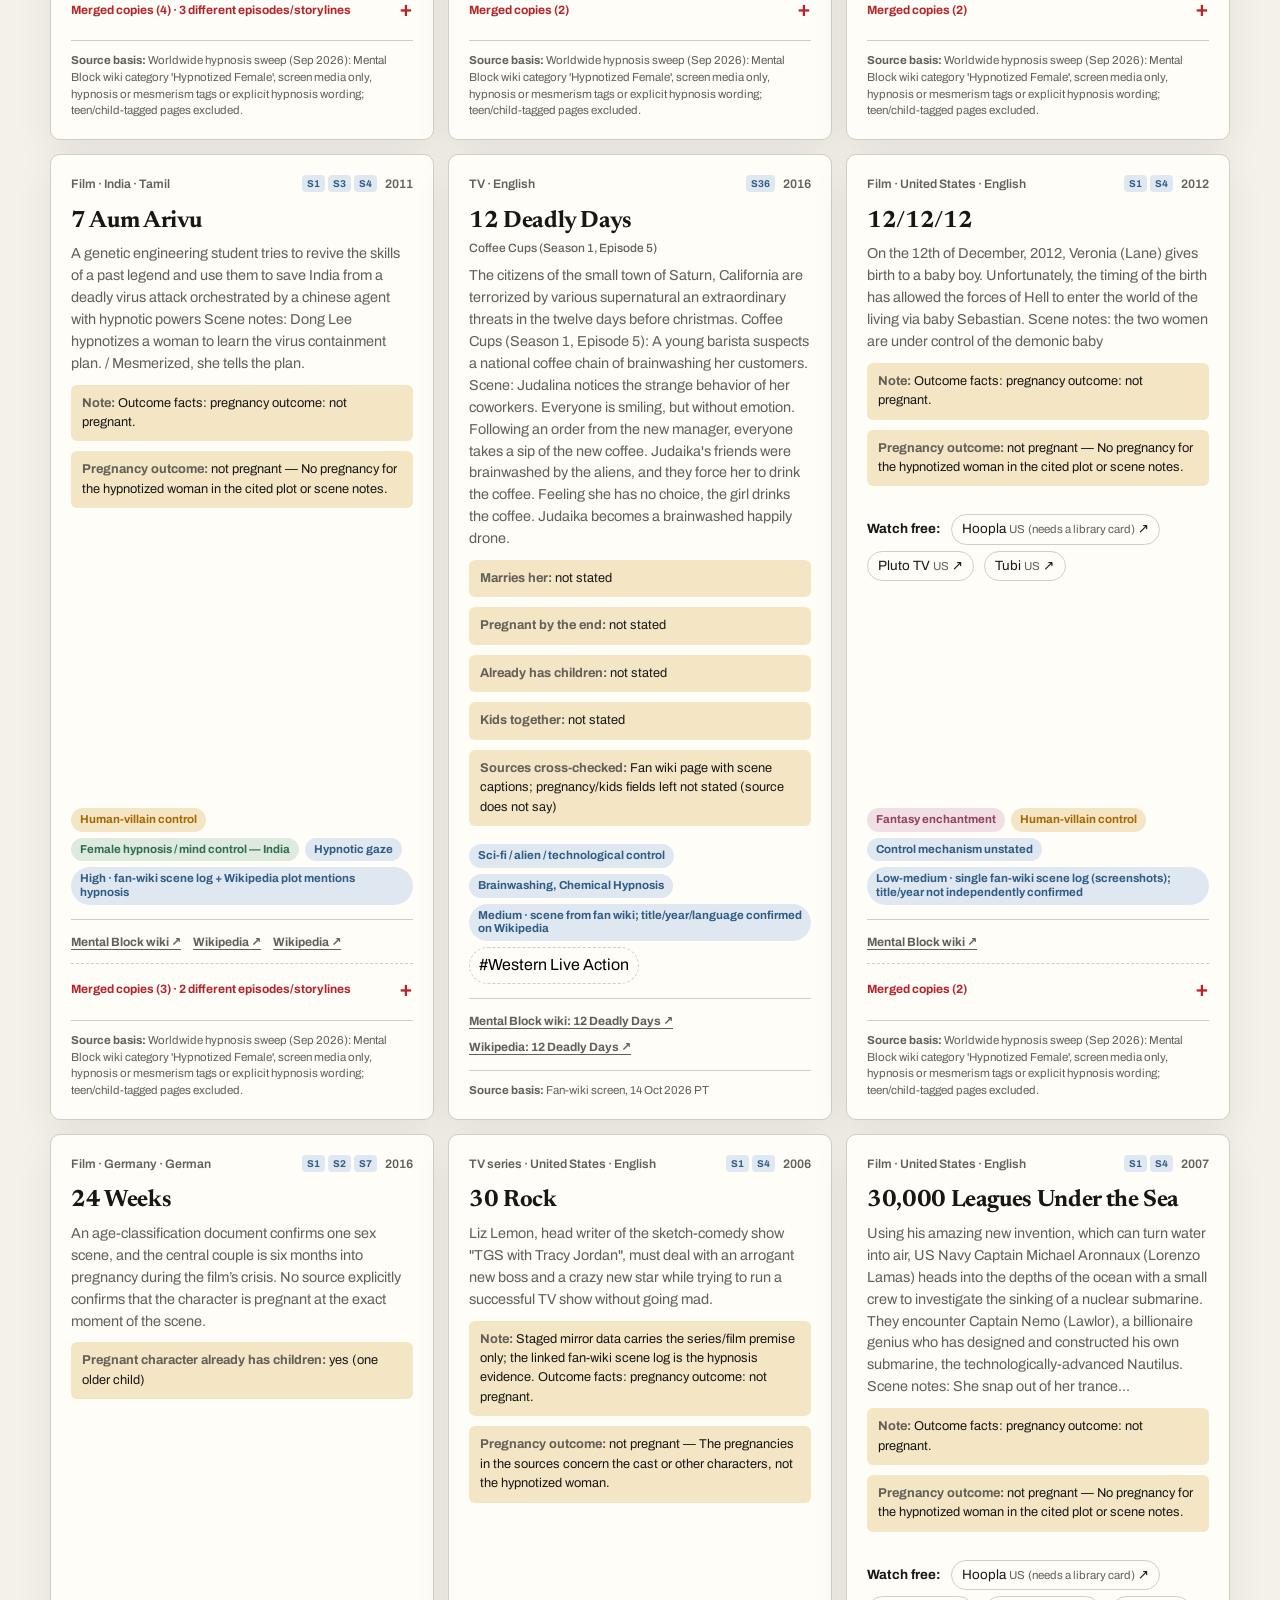
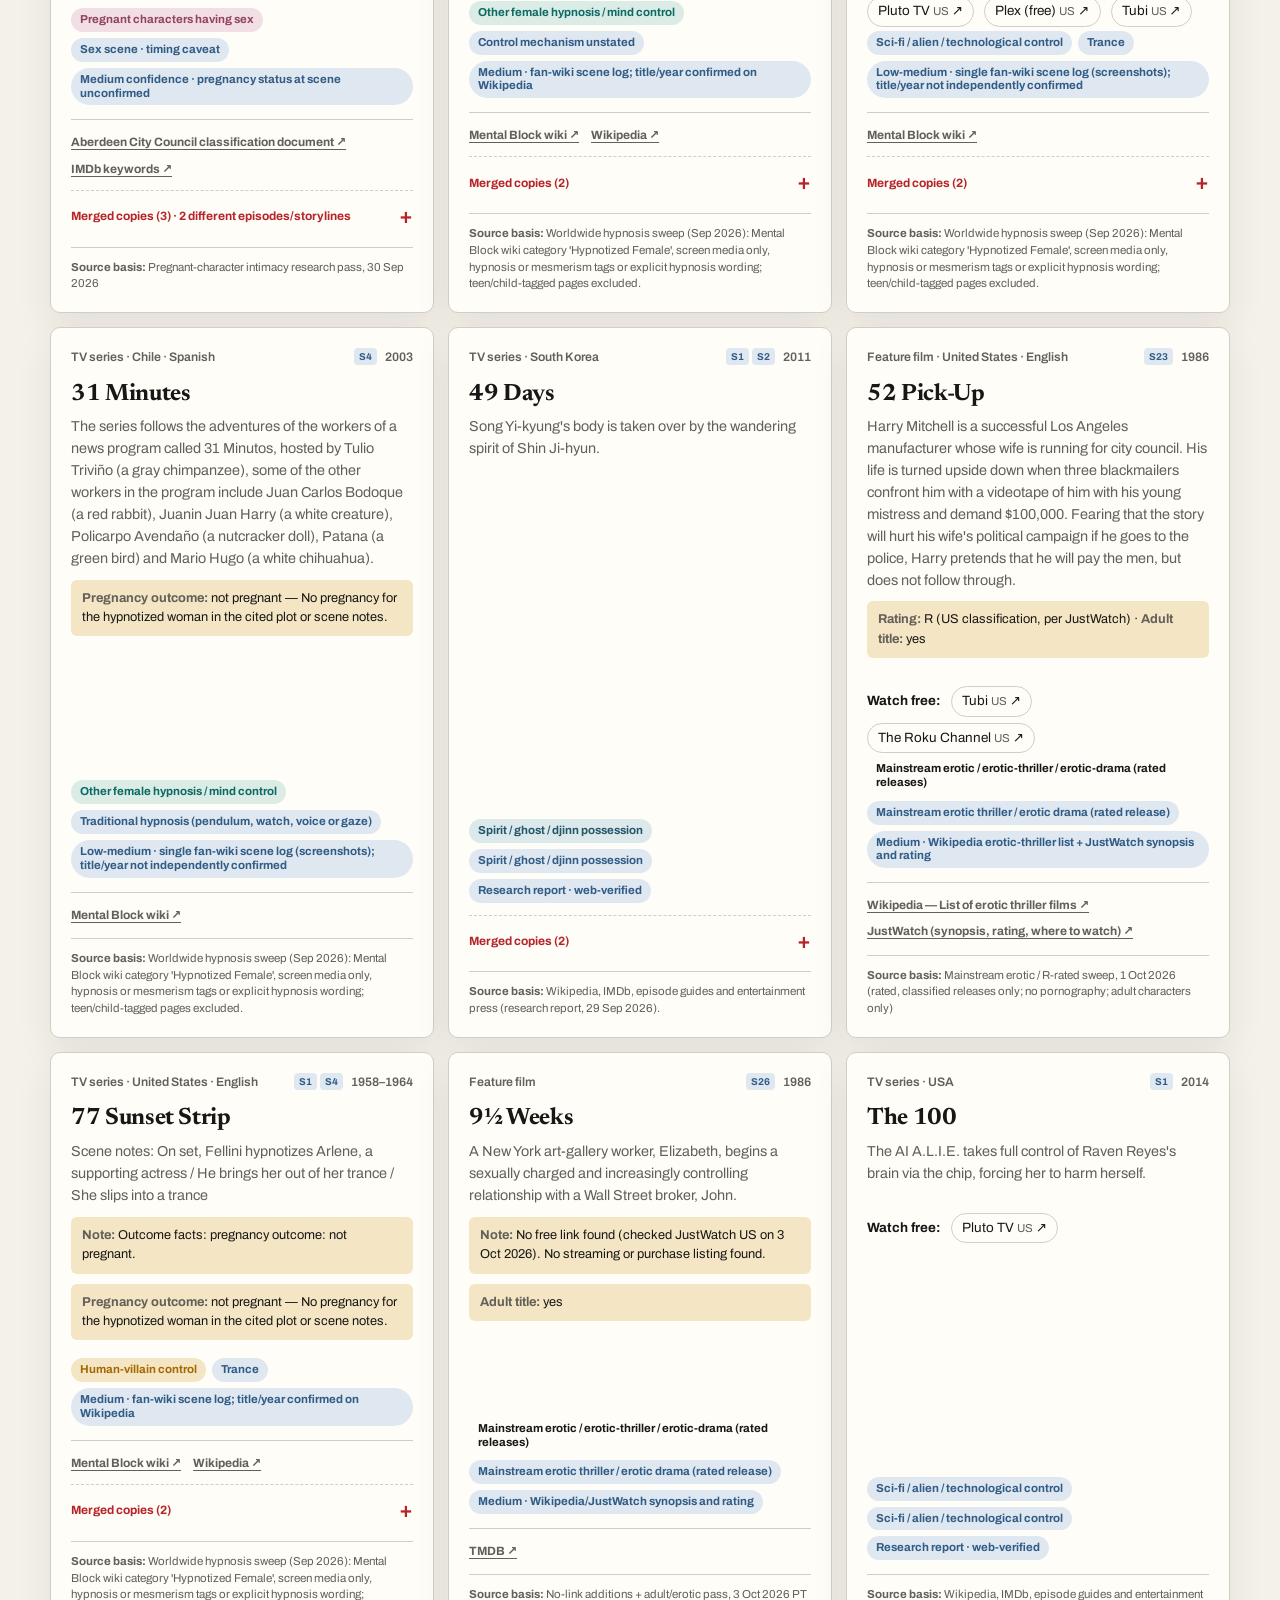
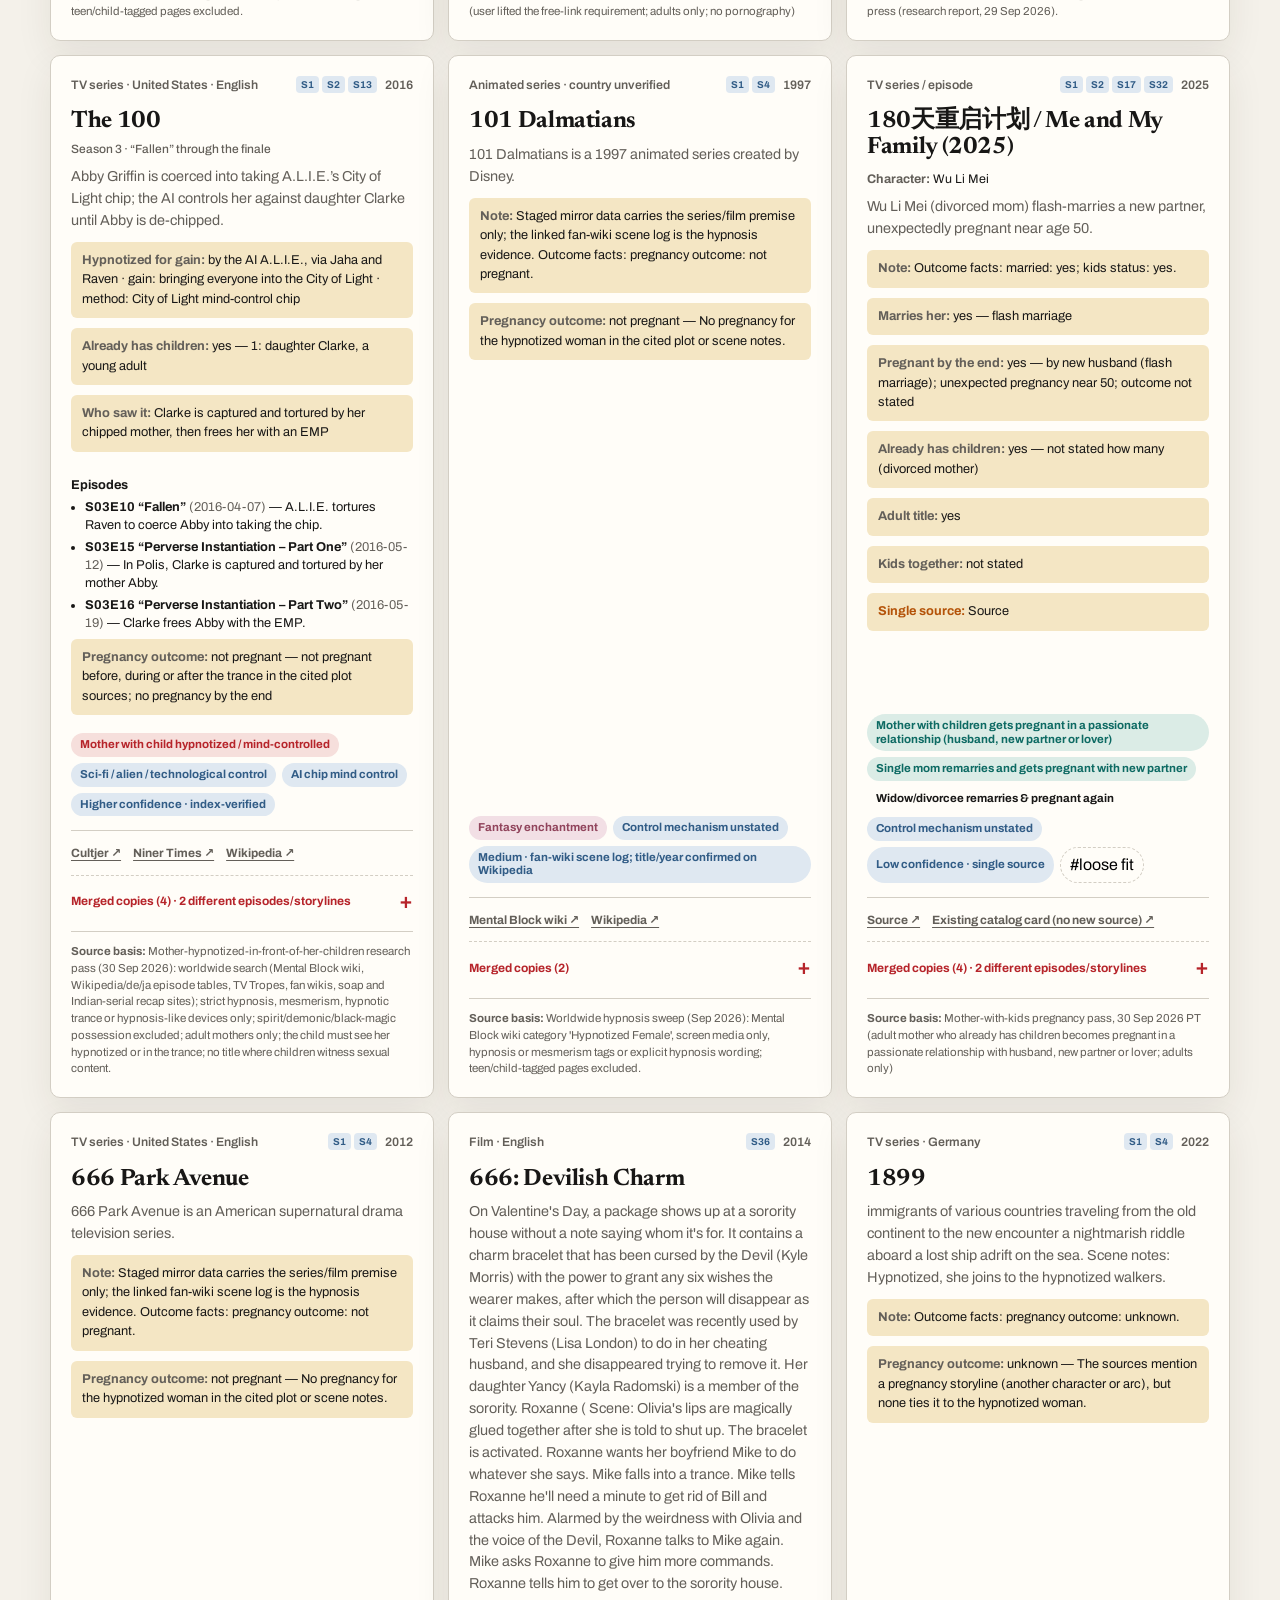
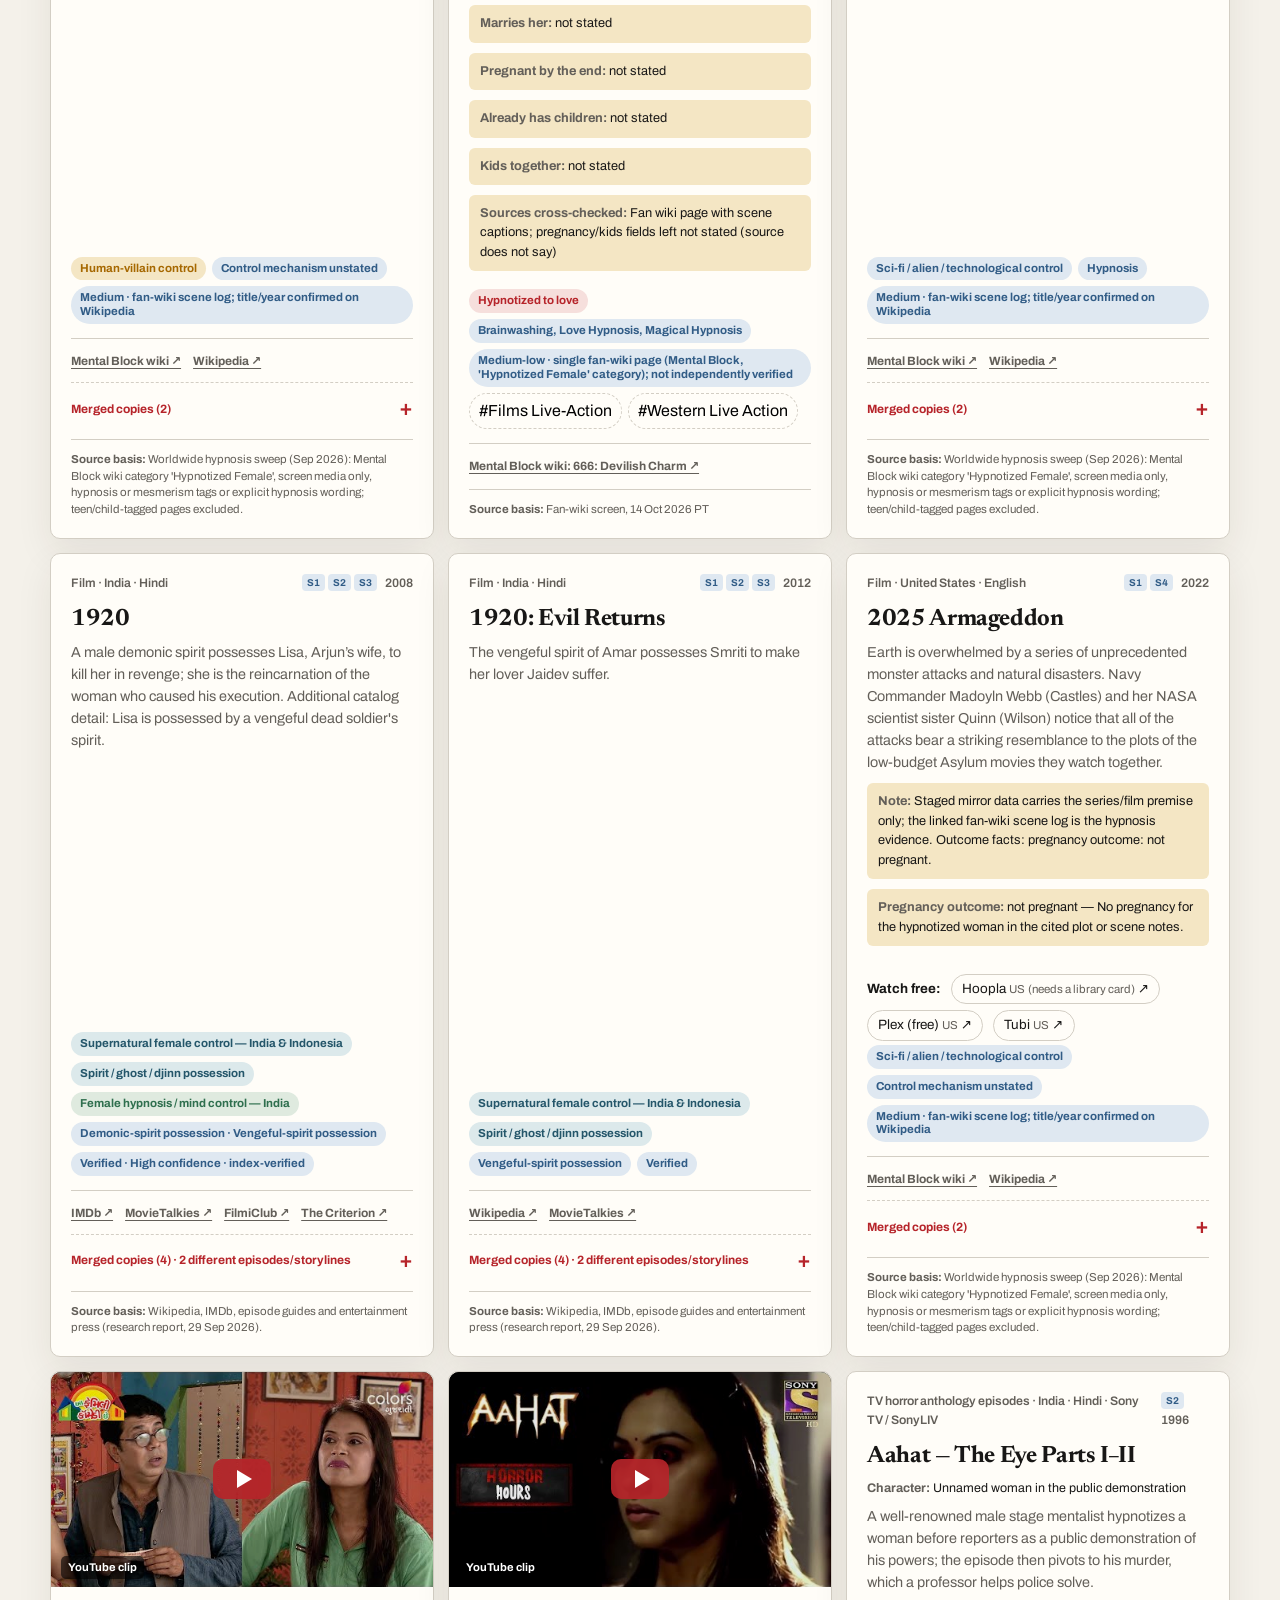
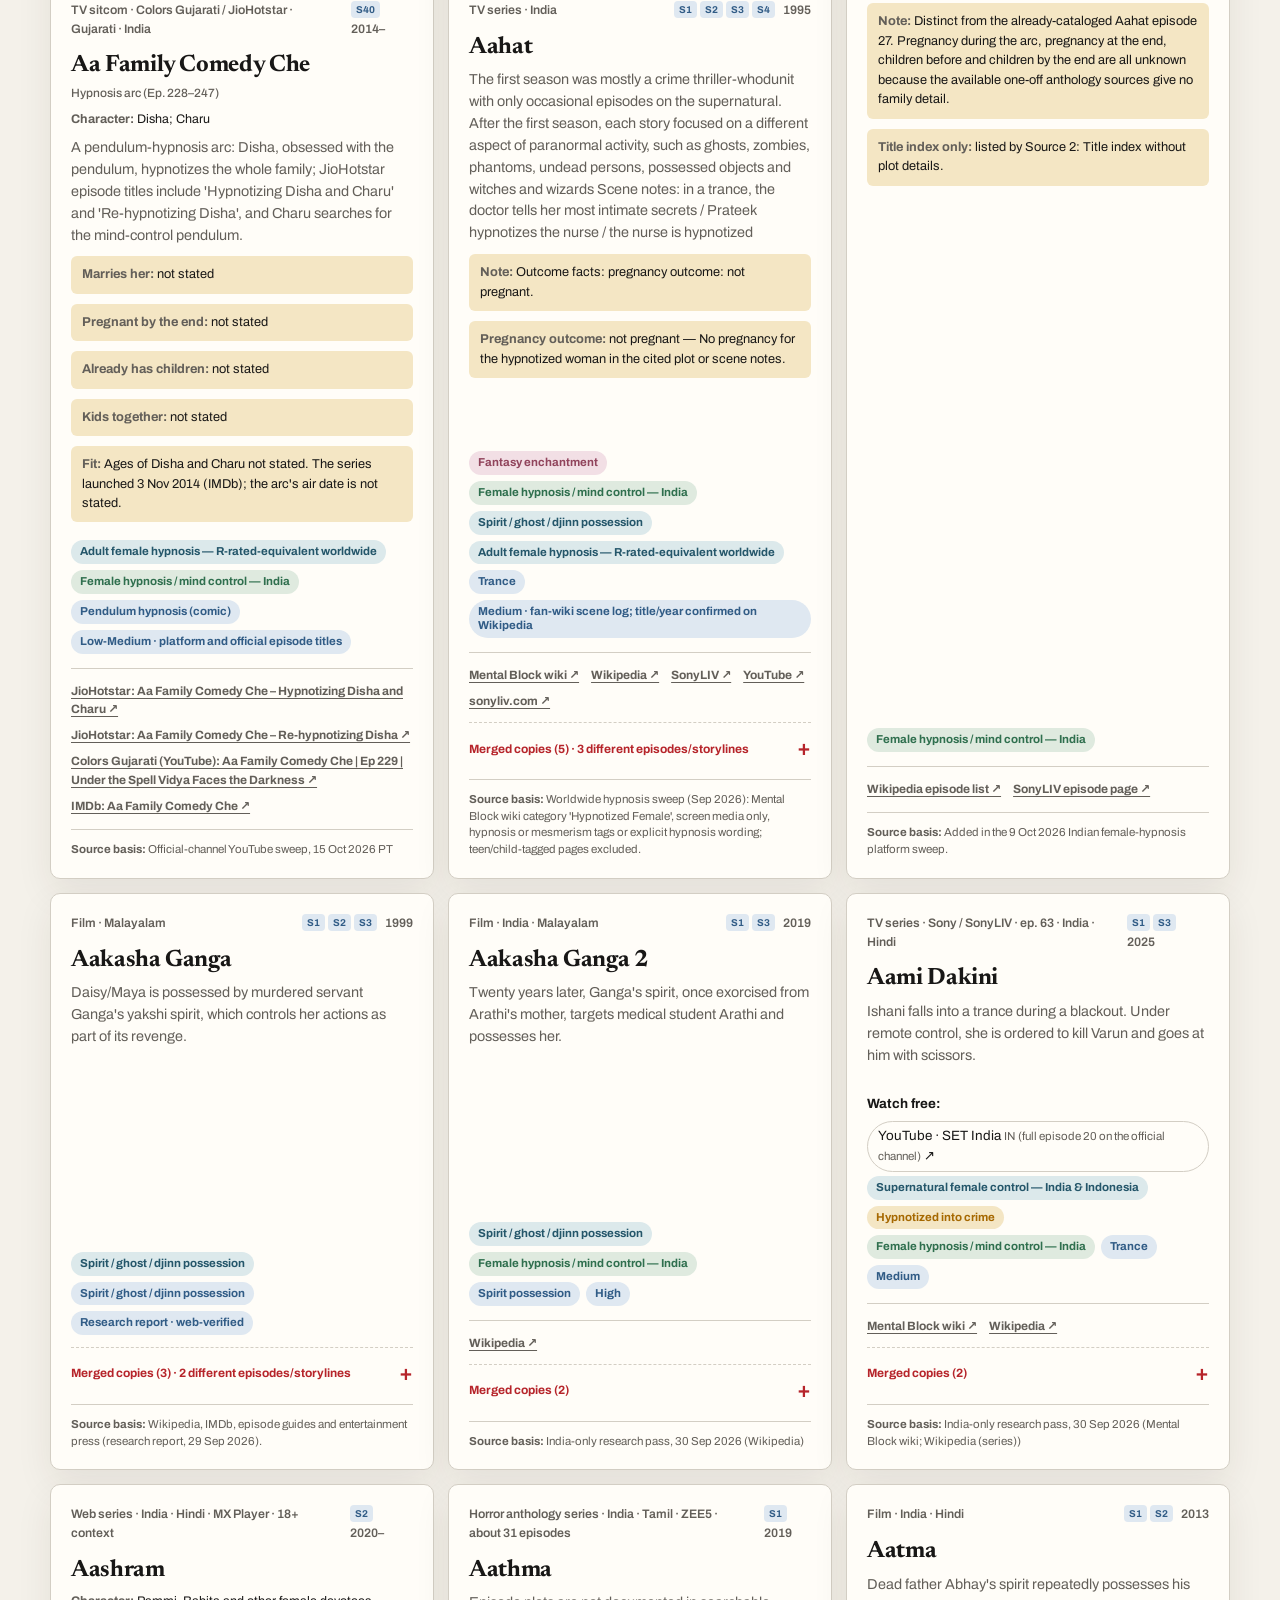
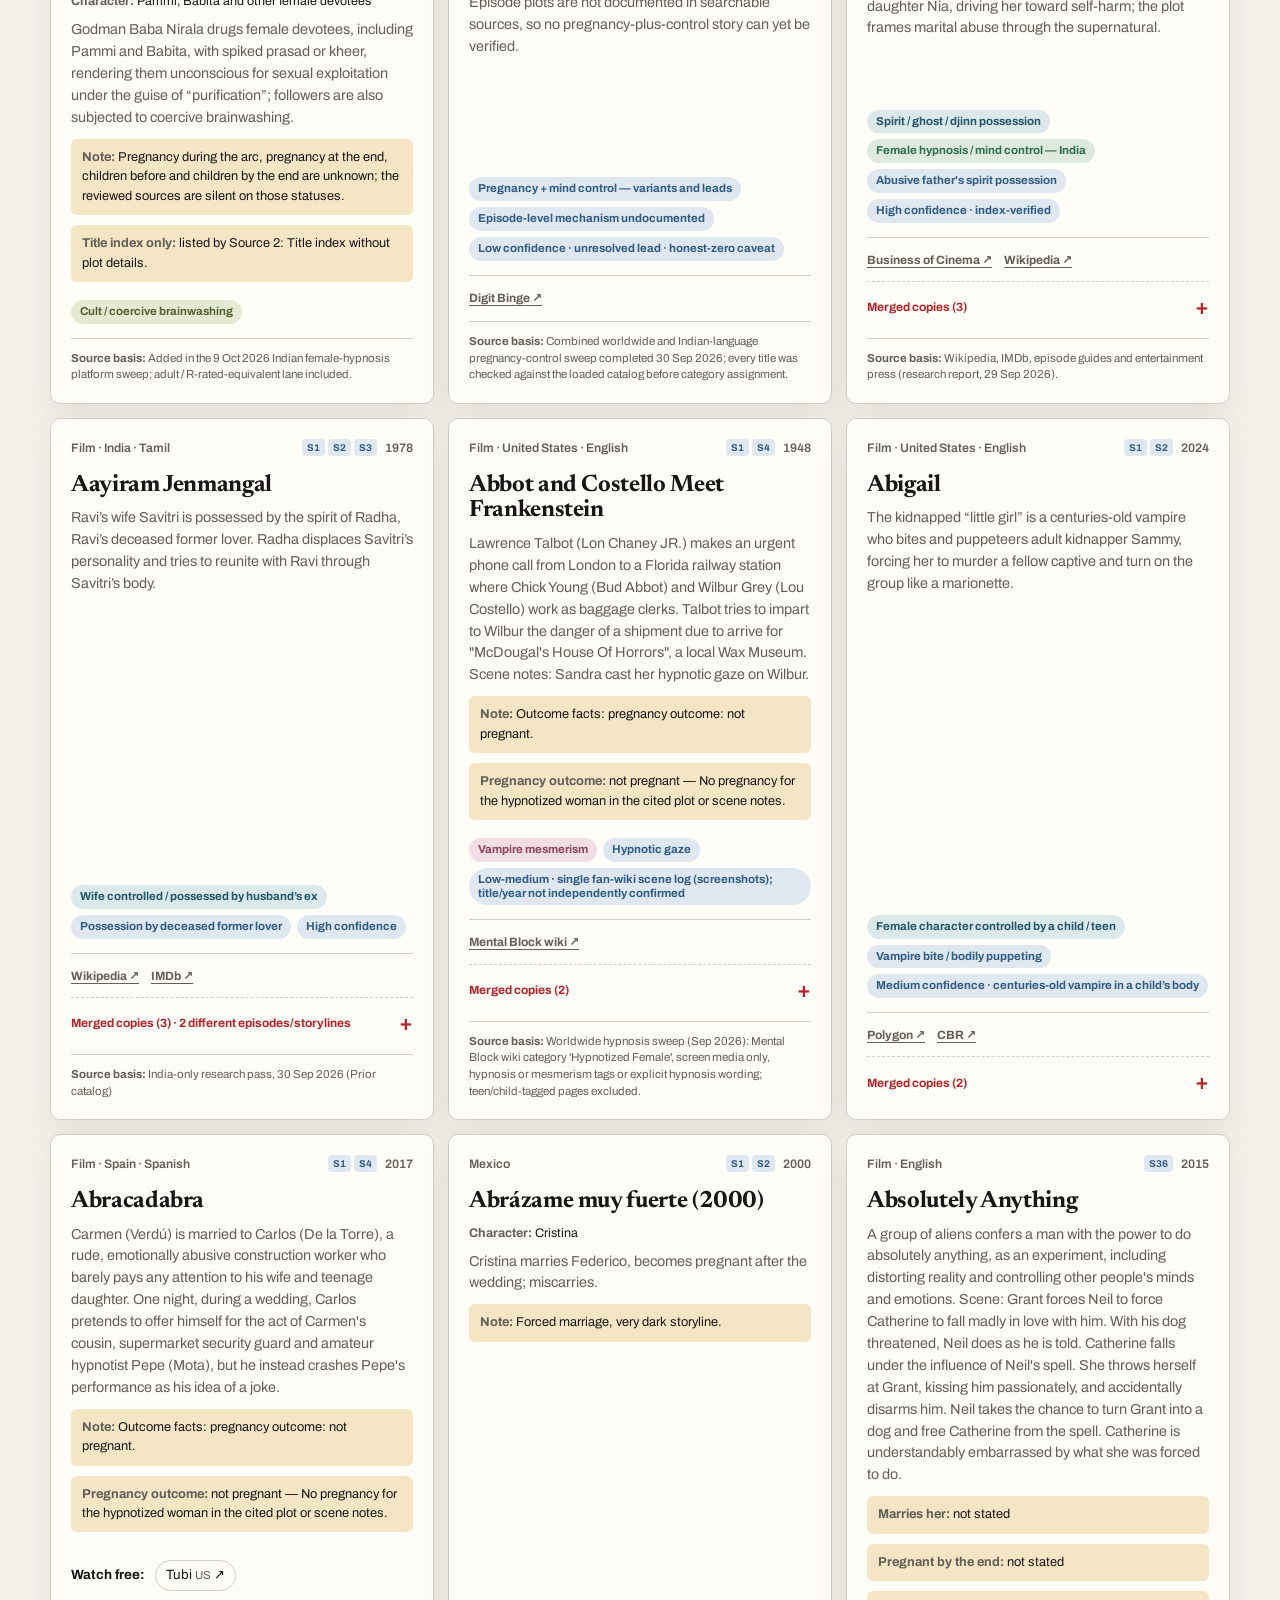
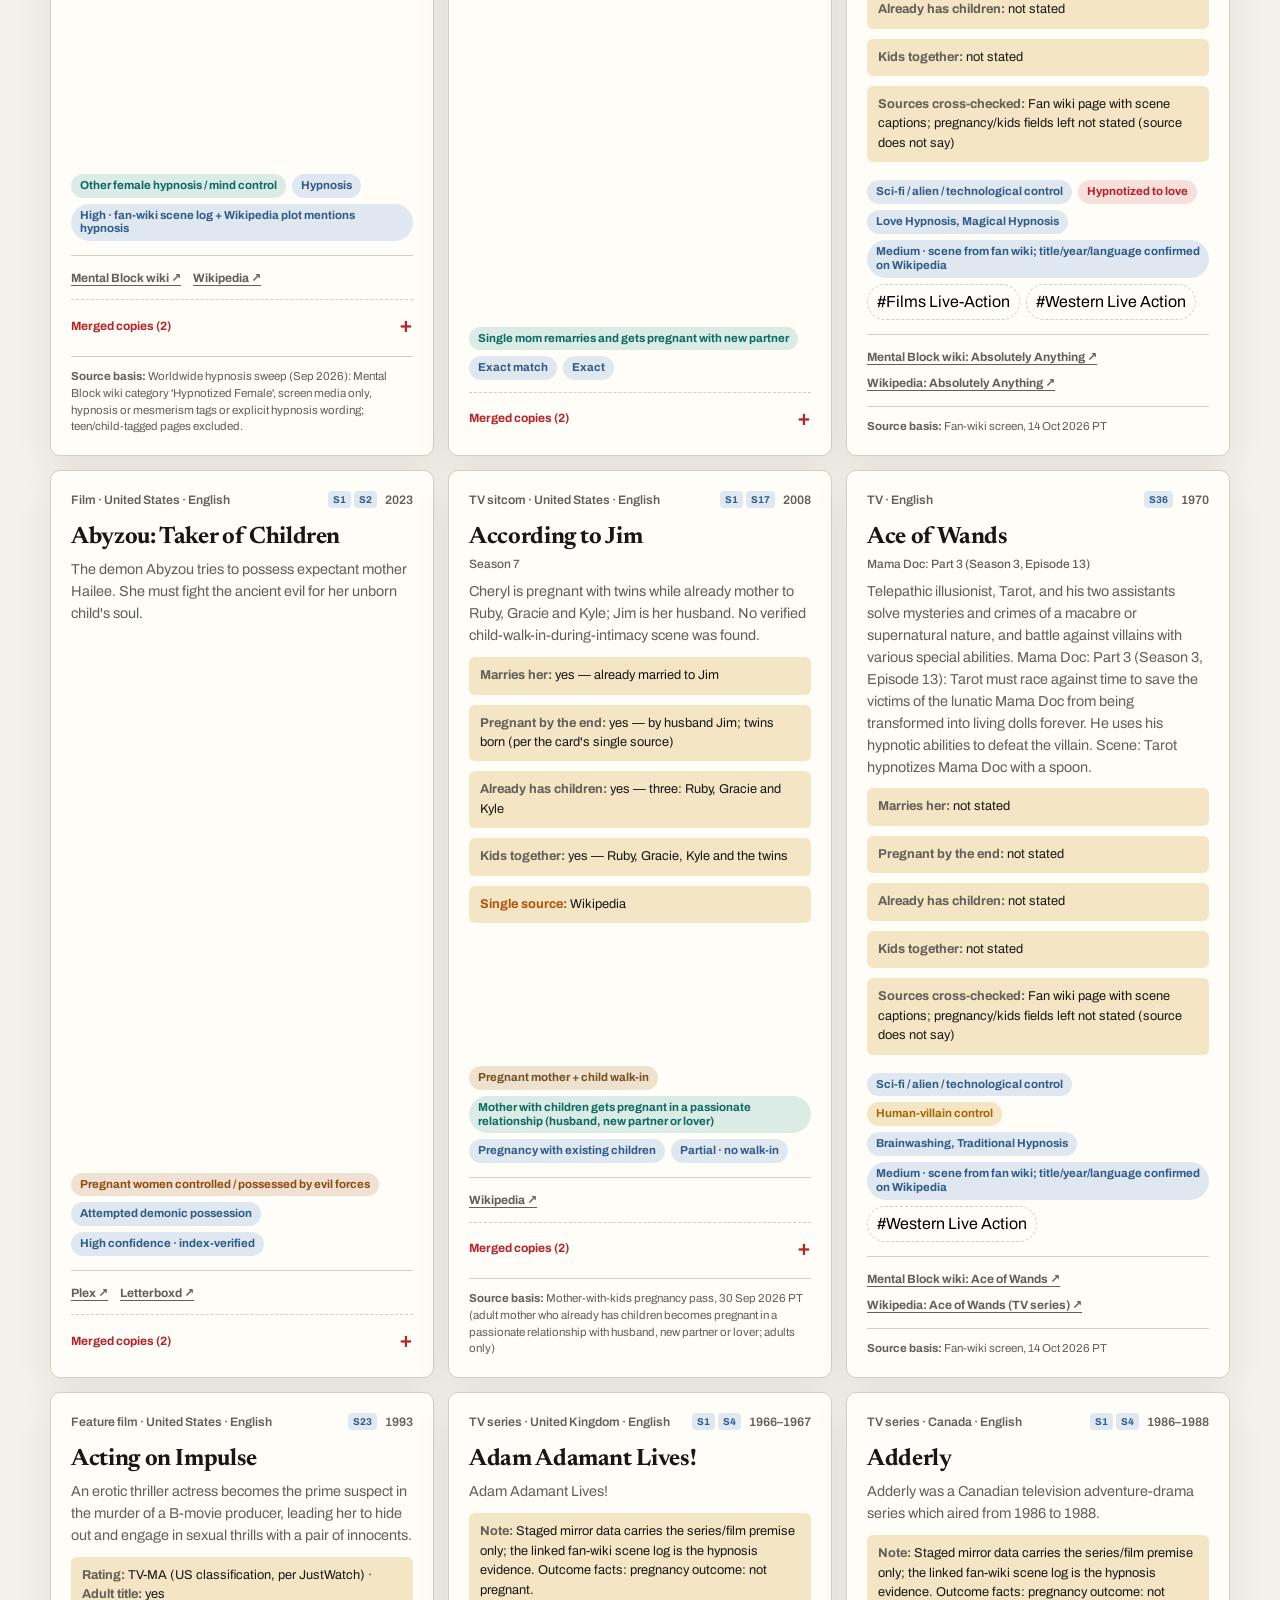
==== commit eeb6a769: "Add hardcore/adult text-only listings with content label, default-hidden filter toggle" ====
--- a/index.html
+++ b/index.html
@@ -56,6 +56,7 @@
         <input id="ymax" type="number" inputmode="numeric" min="1800" max="2100" placeholder="To year" aria-label="To year (optional)"></span>
         <button type="button" id="yclear">Reset years</button>
         <button type="button" id="freeToggle" aria-pressed="false" title="Only records with a verified free / legal streaming link">Has free link</button>
+        <button type="button" id="labelToggle" aria-pressed="false" title="Hardcore / adult and fan-made / roleplay listings are hidden unless this is on or their category is selected">Show hardcore / fan-made</button>
       </div>
     </div>
   </div>
--- a/assets/style.css
+++ b/assets/style.css
@@ -31,7 +31,7 @@
 .legend{display:flex;flex-wrap:wrap;gap:8px;margin-top:18px}
 .legend span,.tag{display:inline-flex;align-items:center;gap:6px;padding:5px 9px;border-radius:999px;font-size:.72rem;font-weight:700;line-height:1.2}
 .legend i{width:8px;height:8px;border-radius:50%;display:inline-block;background:currentColor}
-.legend .love,.legend .forced-obedience{color:var(--accent);background:var(--soft-red)}
+.legend .love,.legend .forced-obedience,.legend .hypnotized-to-marry{color:var(--accent);background:var(--soft-red)}
 .legend .adult-hypnosis{color:var(--navy);background:var(--soft-navy)}
 .legend .adult-pregnancy{color:var(--rose);background:var(--soft-rose)}
 .legend .cheat-control,.legend .another-man{color:var(--rose);background:var(--soft-rose)}
@@ -39,23 +39,28 @@
 .legend .partner-control,.legend .partner-commissioned{color:var(--gold);background:var(--soft-gold)}
 .legend .mom-partner-control{color:var(--accent);background:var(--soft-red)}
 .legend .family,.legend .stepmom-pregnancy{color:var(--teal);background:var(--soft-teal)}
+.legend .hypno-intimacy{color:var(--rose);background:var(--soft-rose)}
+.legend .agegap-marriage,.legend .lesbian-couple-pregnancy,.legend .mom-pregnancy,.legend .belly-kissed,.legend .pregnant-lesbian-intimate{color:var(--teal);background:var(--soft-teal)}
+.legend .royal-hypnosis{color:var(--gold);background:var(--soft-gold)}
+.legend .devil-deal-pregnancy-hypnosis{color:var(--navy);background:var(--soft-navy)}
 .legend .stepmom-control{color:var(--navy);background:var(--soft-navy)}
 .legend .adopt-pregnancy{color:var(--blue);background:var(--soft-blue)}
 .legend .mother{color:var(--accent);background:var(--soft-red)}
-.legend .pregnant{color:var(--blue);background:var(--soft-blue)}
+.legend .pregnant,.legend .pregnant-female,.legend .pregnant-strict,.legend .partner-pregnant-hire,.legend .pregnant-variants{color:var(--blue);background:var(--soft-blue)}
 .legend .pregnancy-adjacent{color:var(--muted);background:color-mix(in srgb,var(--line) 48%,transparent)}
 .legend .pregnant-sex{color:var(--rose);background:var(--soft-rose)}
 .legend .pregnant-intimate{color:var(--olive);background:var(--soft-olive)}
 .legend .pregnancy-evil,.legend .devil-deal-pregnancy{color:var(--burnt);background:var(--soft-burnt)}
-.legend .regional-pregnancy,.legend .india-pregnancy,.legend .india-control{color:var(--regional);background:var(--soft-regional)}
+.legend .regional-pregnancy,.legend .india-pregnancy,.legend .india-control,.legend .indian-female-hypnosis{color:var(--regional);background:var(--soft-regional)}
 .legend .evil-female{color:var(--navy);background:var(--soft-navy)}
 .legend .villain,.legend .tantrik,.legend .occult{color:var(--burnt);background:var(--soft-burnt)}
 .legend .human{color:var(--gold);background:var(--soft-gold)}
 .legend .vampire,.legend .fantasy{color:var(--rose);background:var(--soft-rose)}
 .legend .spirit{color:var(--navy);background:var(--soft-navy)}
 .legend .scifi{color:var(--blue);background:var(--soft-blue)}
-.legend .cult{color:var(--olive);background:var(--soft-olive)}
-.legend .medical,.legend .therapist-wife{color:var(--teal);background:var(--soft-teal)}
+.legend .cult,.legend .polygamy-hypnosis{color:var(--olive);background:var(--soft-olive)}
+.legend .polygamy-pregnancy{color:var(--burnt);background:var(--soft-burnt)}
+.legend .medical,.legend .therapist-wife,.legend .doctor-gain{color:var(--teal);background:var(--soft-teal)}
 .legend .exwife-control{color:var(--navy);background:var(--soft-navy)}
 .legend .remarried-wife-control{color:var(--teal);background:var(--soft-teal)}
 .legend .stepfather-control{color:var(--burnt);background:var(--soft-burnt)}
@@ -93,7 +98,7 @@
 .category-note strong{color:var(--teal)}
 .summary{font-size:.9rem;color:var(--muted);margin:0 0 18px}
 .tags{display:flex;flex-wrap:wrap;gap:6px;margin-top:auto}
-.tag.love,.tag.forced-obedience{color:var(--accent);background:var(--soft-red)}
+.tag.love,.tag.forced-obedience,.tag.hypnotized-to-marry{color:var(--accent);background:var(--soft-red)}
 .tag.adult-hypnosis{color:var(--navy);background:var(--soft-navy)}
 .tag.adult-pregnancy{color:var(--rose);background:var(--soft-rose)}
 .tag.cheat-control,.tag.another-man{color:var(--rose);background:var(--soft-rose)}
@@ -101,23 +106,28 @@
 .tag.partner-control,.tag.partner-commissioned{color:var(--gold);background:var(--soft-gold)}
 .tag.mom-partner-control{color:var(--accent);background:var(--soft-red)}
 .tag.family,.tag.stepmom-pregnancy{color:var(--teal);background:var(--soft-teal)}
+.tag.hypno-intimacy{color:var(--rose);background:var(--soft-rose)}
+.tag.agegap-marriage,.tag.lesbian-couple-pregnancy,.tag.mom-pregnancy,.tag.belly-kissed,.tag.pregnant-lesbian-intimate{color:var(--teal);background:var(--soft-teal)}
+.tag.royal-hypnosis{color:var(--gold);background:var(--soft-gold)}
+.tag.devil-deal-pregnancy-hypnosis{color:var(--navy);background:var(--soft-navy)}
 .tag.stepmom-control{color:var(--navy);background:var(--soft-navy)}
 .tag.adopt-pregnancy{color:var(--blue);background:var(--soft-blue)}
 .tag.mother{color:var(--accent);background:var(--soft-red)}
-.tag.pregnant{color:var(--blue);background:var(--soft-blue)}
+.tag.pregnant,.tag.pregnant-female,.tag.pregnant-strict,.tag.partner-pregnant-hire,.tag.pregnant-variants{color:var(--blue);background:var(--soft-blue)}
 .tag.pregnancy-adjacent{color:var(--muted);background:color-mix(in srgb,var(--line) 48%,transparent)}
 .tag.pregnant-sex{color:var(--rose);background:var(--soft-rose)}
 .tag.pregnant-intimate{color:var(--olive);background:var(--soft-olive)}
 .tag.pregnancy-evil,.tag.devil-deal-pregnancy{color:var(--burnt);background:var(--soft-burnt)}
-.tag.regional-pregnancy,.tag.india-pregnancy,.tag.india-control{color:var(--regional);background:var(--soft-regional)}
+.tag.regional-pregnancy,.tag.india-pregnancy,.tag.india-control,.tag.indian-female-hypnosis{color:var(--regional);background:var(--soft-regional)}
 .tag.evil-female{color:var(--navy);background:var(--soft-navy)}
 .tag.villain,.tag.tantrik,.tag.occult{color:var(--burnt);background:var(--soft-burnt)}
 .tag.human{color:var(--gold);background:var(--soft-gold)}
 .tag.vampire,.tag.fantasy{color:var(--rose);background:var(--soft-rose)}
 .tag.spirit{color:var(--navy);background:var(--soft-navy)}
 .tag.scifi{color:var(--blue);background:var(--soft-blue)}
-.tag.cult{color:var(--olive);background:var(--soft-olive)}
-.tag.medical,.tag.therapist-wife{color:var(--teal);background:var(--soft-teal)}
+.tag.cult,.tag.polygamy-hypnosis{color:var(--olive);background:var(--soft-olive)}
+.tag.polygamy-pregnancy{color:var(--burnt);background:var(--soft-burnt)}
+.tag.medical,.tag.therapist-wife,.tag.doctor-gain{color:var(--teal);background:var(--soft-teal)}
 .tag.exwife-control{color:var(--navy);background:var(--soft-navy)}
 .tag.remarried-wife-control{color:var(--teal);background:var(--soft-teal)}
 .tag.stepfather-control{color:var(--burnt);background:var(--soft-burnt)}
@@ -127,6 +137,8 @@
 .tag.child-controller,.tag.pregnant-child{color:var(--navy);background:var(--soft-navy)}
 .tag.walkin,.tag.pregnant-walkin,.tag.parents-sleeping{color:var(--walkin);background:var(--soft-walkin)}
 .tag.flag{color:var(--blue);background:var(--soft-blue)}
+.tag.flag.unverified{display:block;width:100%;padding:10px 12px;border-radius:6px;color:var(--accent);background:var(--soft-red);font-size:.77rem;line-height:1.45}
+.tag.vertical-short{color:var(--surface);background:var(--ink)}
 .sources{display:flex;flex-wrap:wrap;gap:8px 12px;border-top:1px solid var(--line);padding-top:13px;margin-top:14px}
 .sources a{font-size:.75rem;font-weight:700;color:var(--muted);text-decoration-thickness:1px;text-underline-offset:3px}
 .sources a:hover{color:var(--accent)}
@@ -253,3 +265,6 @@
 /* older-man hypnosis research: cross-check lines */
 .entry-note.evidence.single strong{color:#b45309}
 .entry-note.conflict strong{color:#b91c1c}
+#labelToggle{height:44px;border:1px solid var(--line);background:var(--surface);color:var(--ink);border-radius:8px;padding:0 13px;cursor:pointer}
+#labelToggle[aria-pressed="true"]{background:var(--ink);color:var(--paper);border-color:var(--ink)}
+.content-label{margin:0 0 6px;padding:4px 8px;border:2px solid #b3261e;border-radius:6px;color:#b3261e;font-size:.85em;display:inline-block}
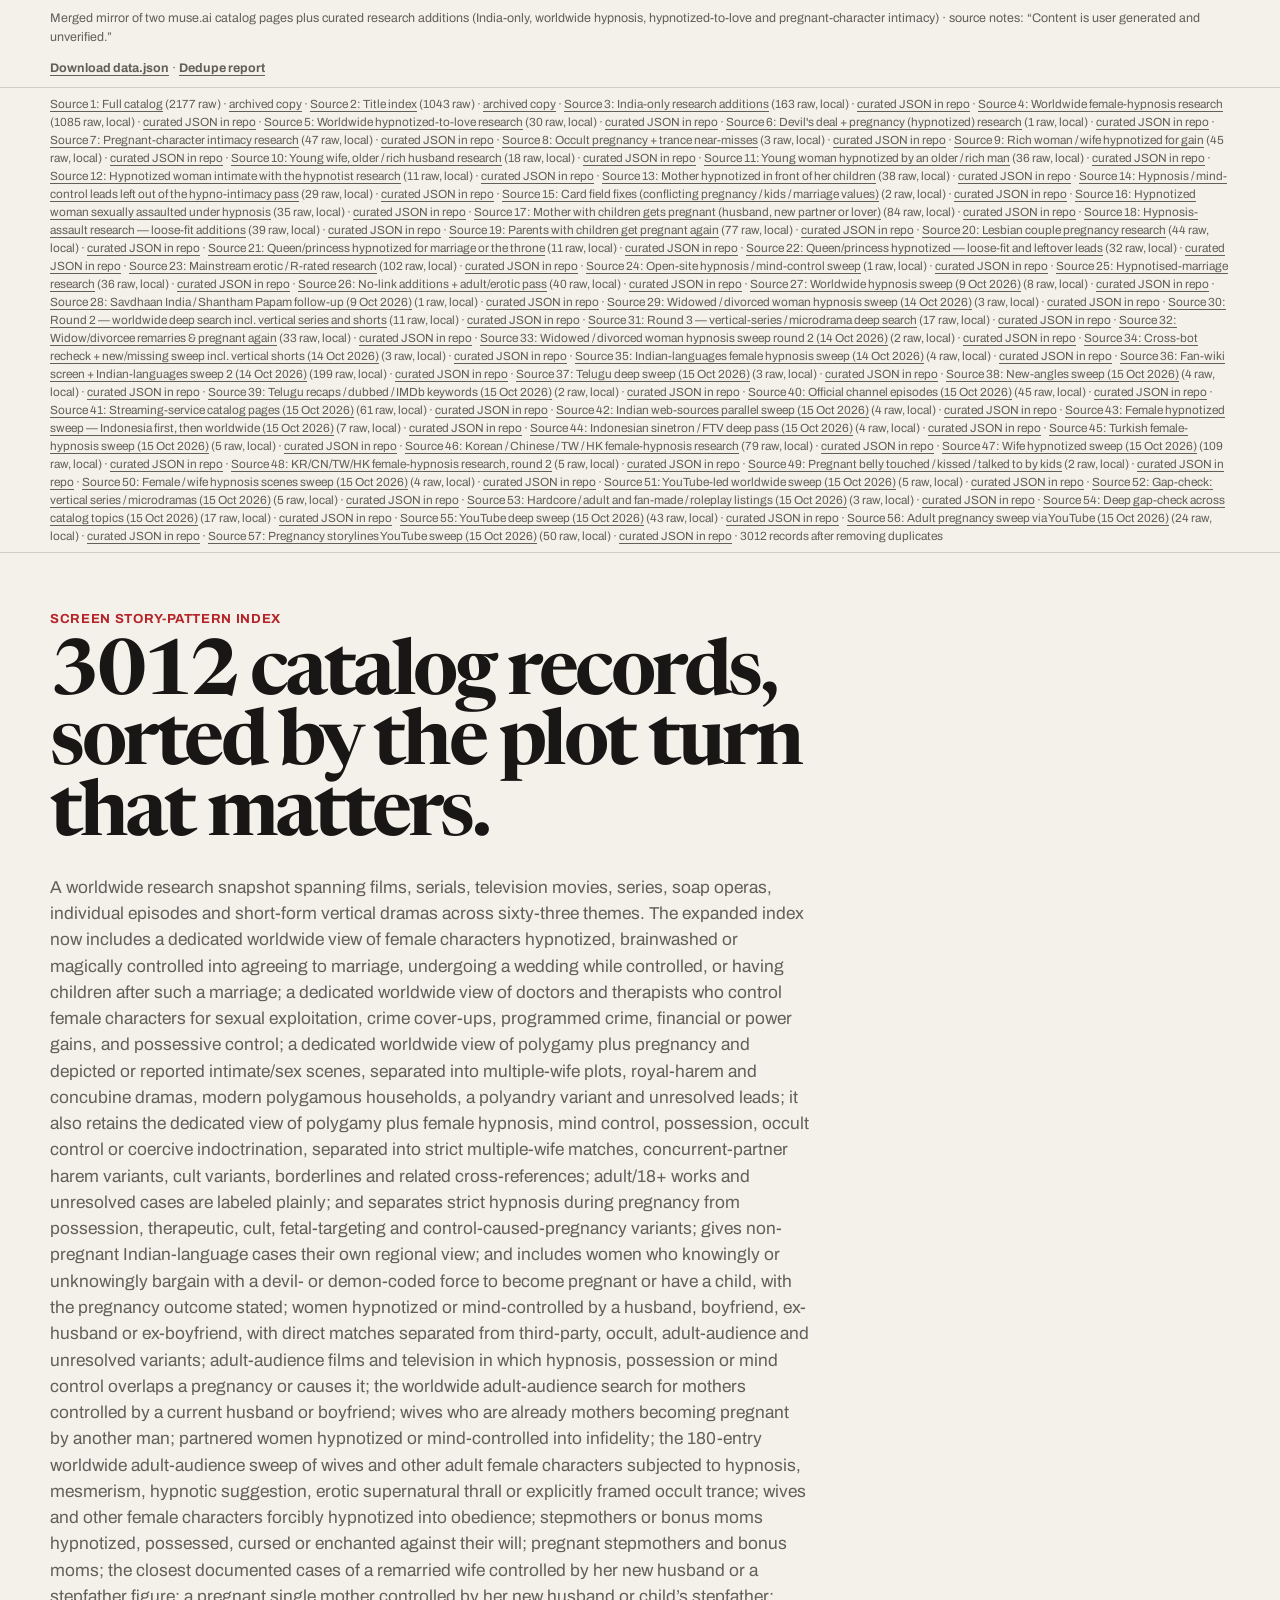
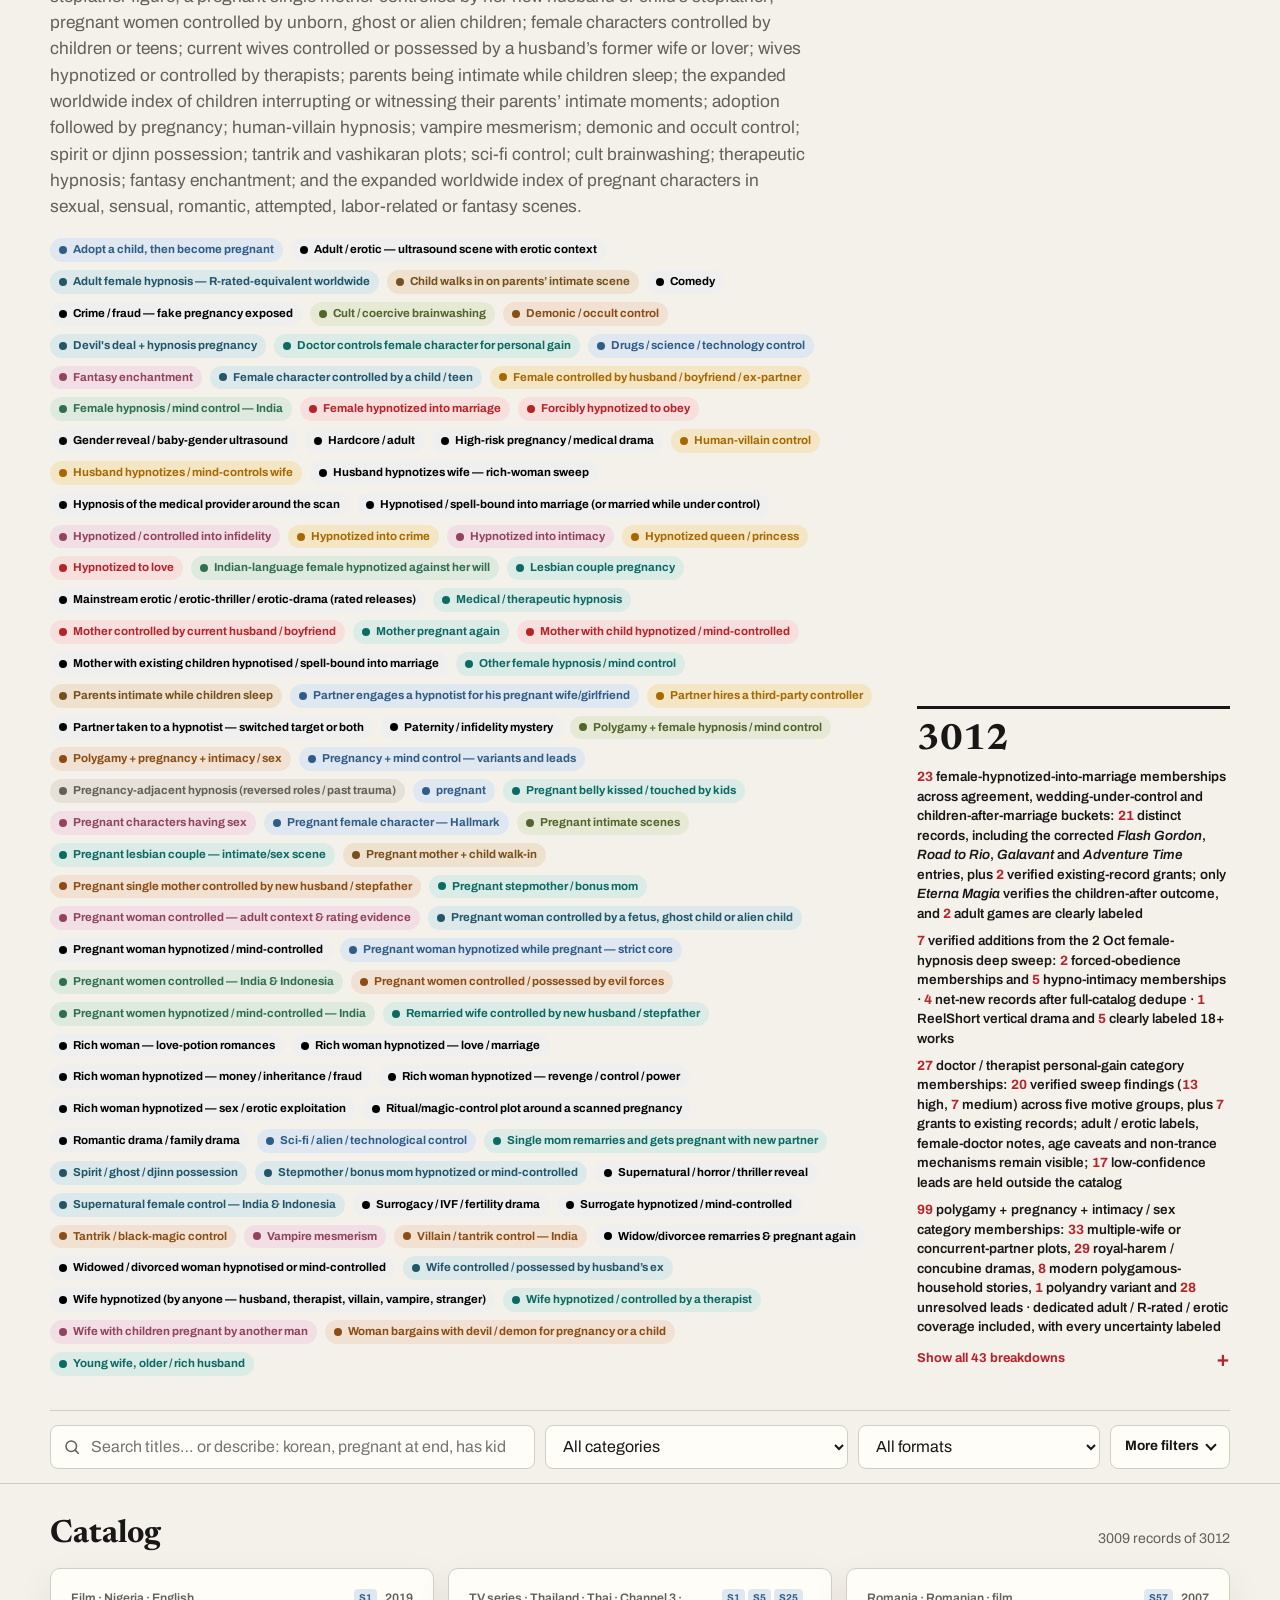
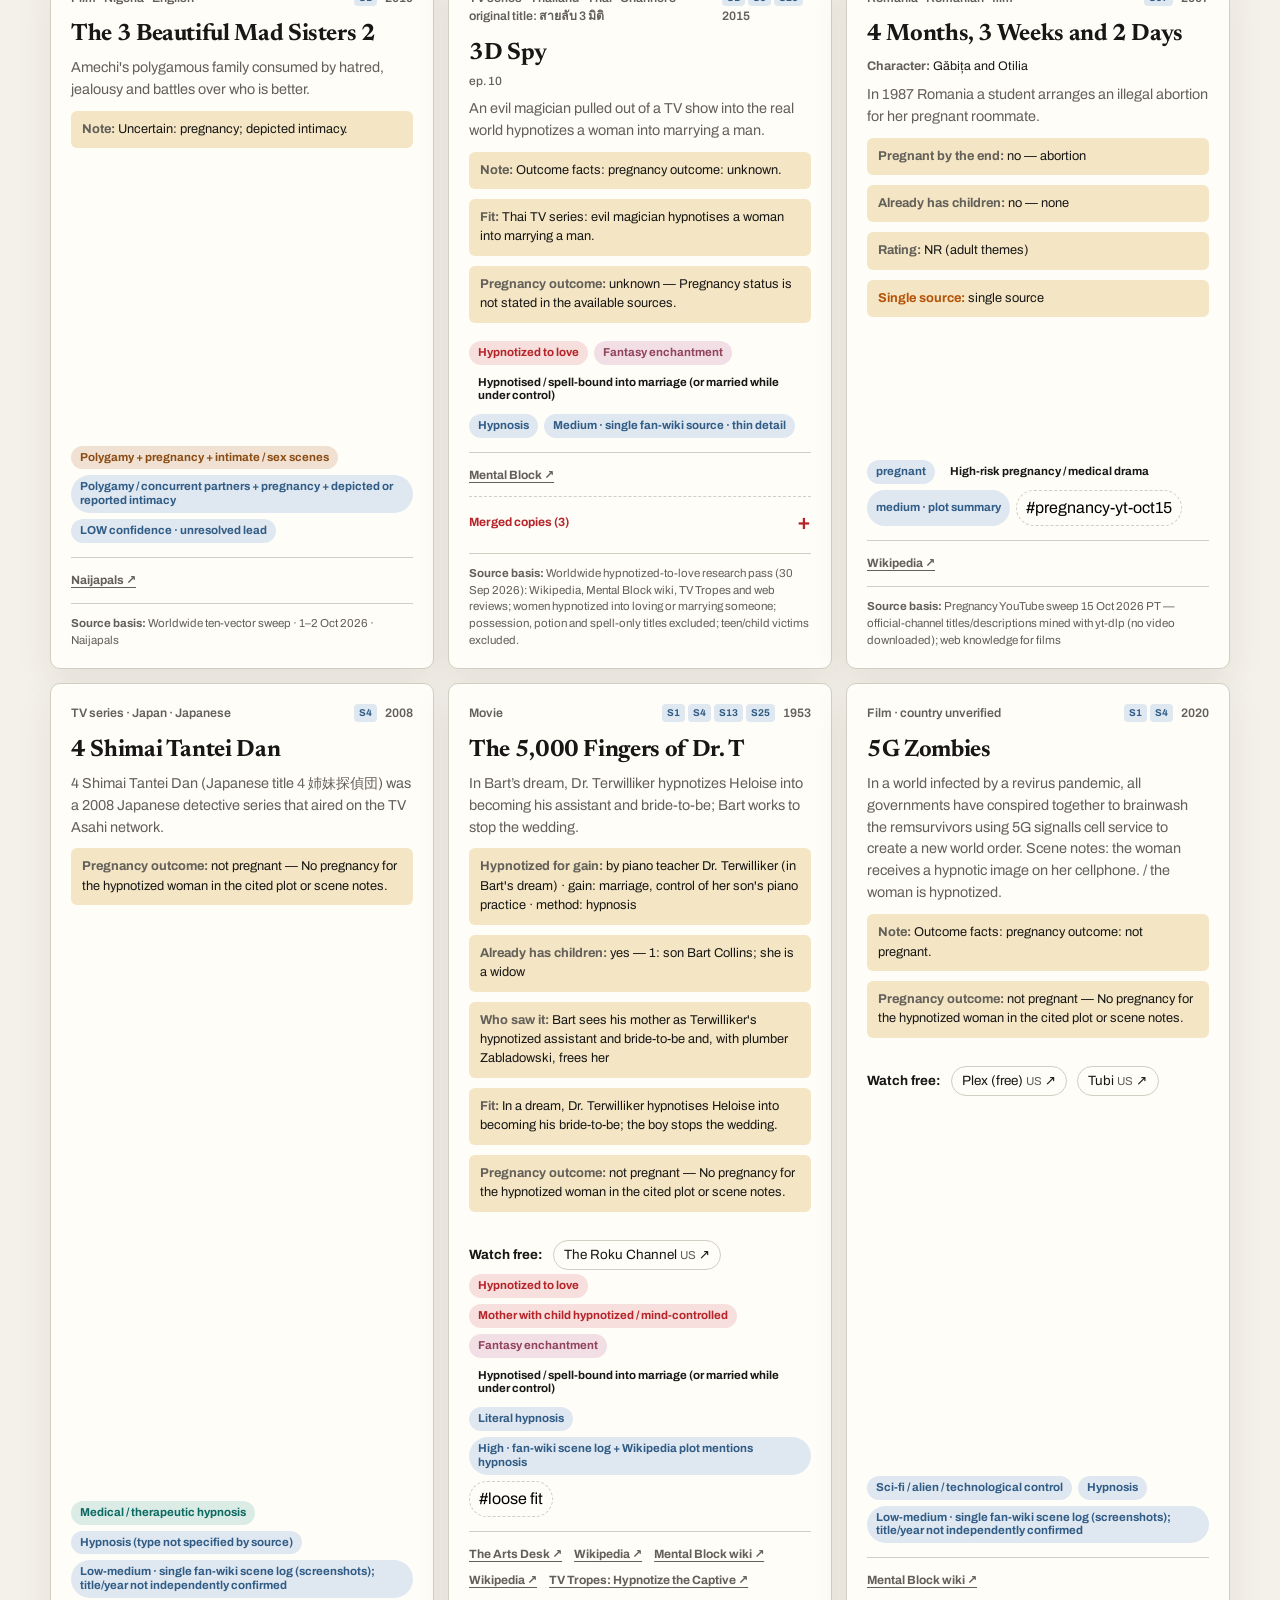
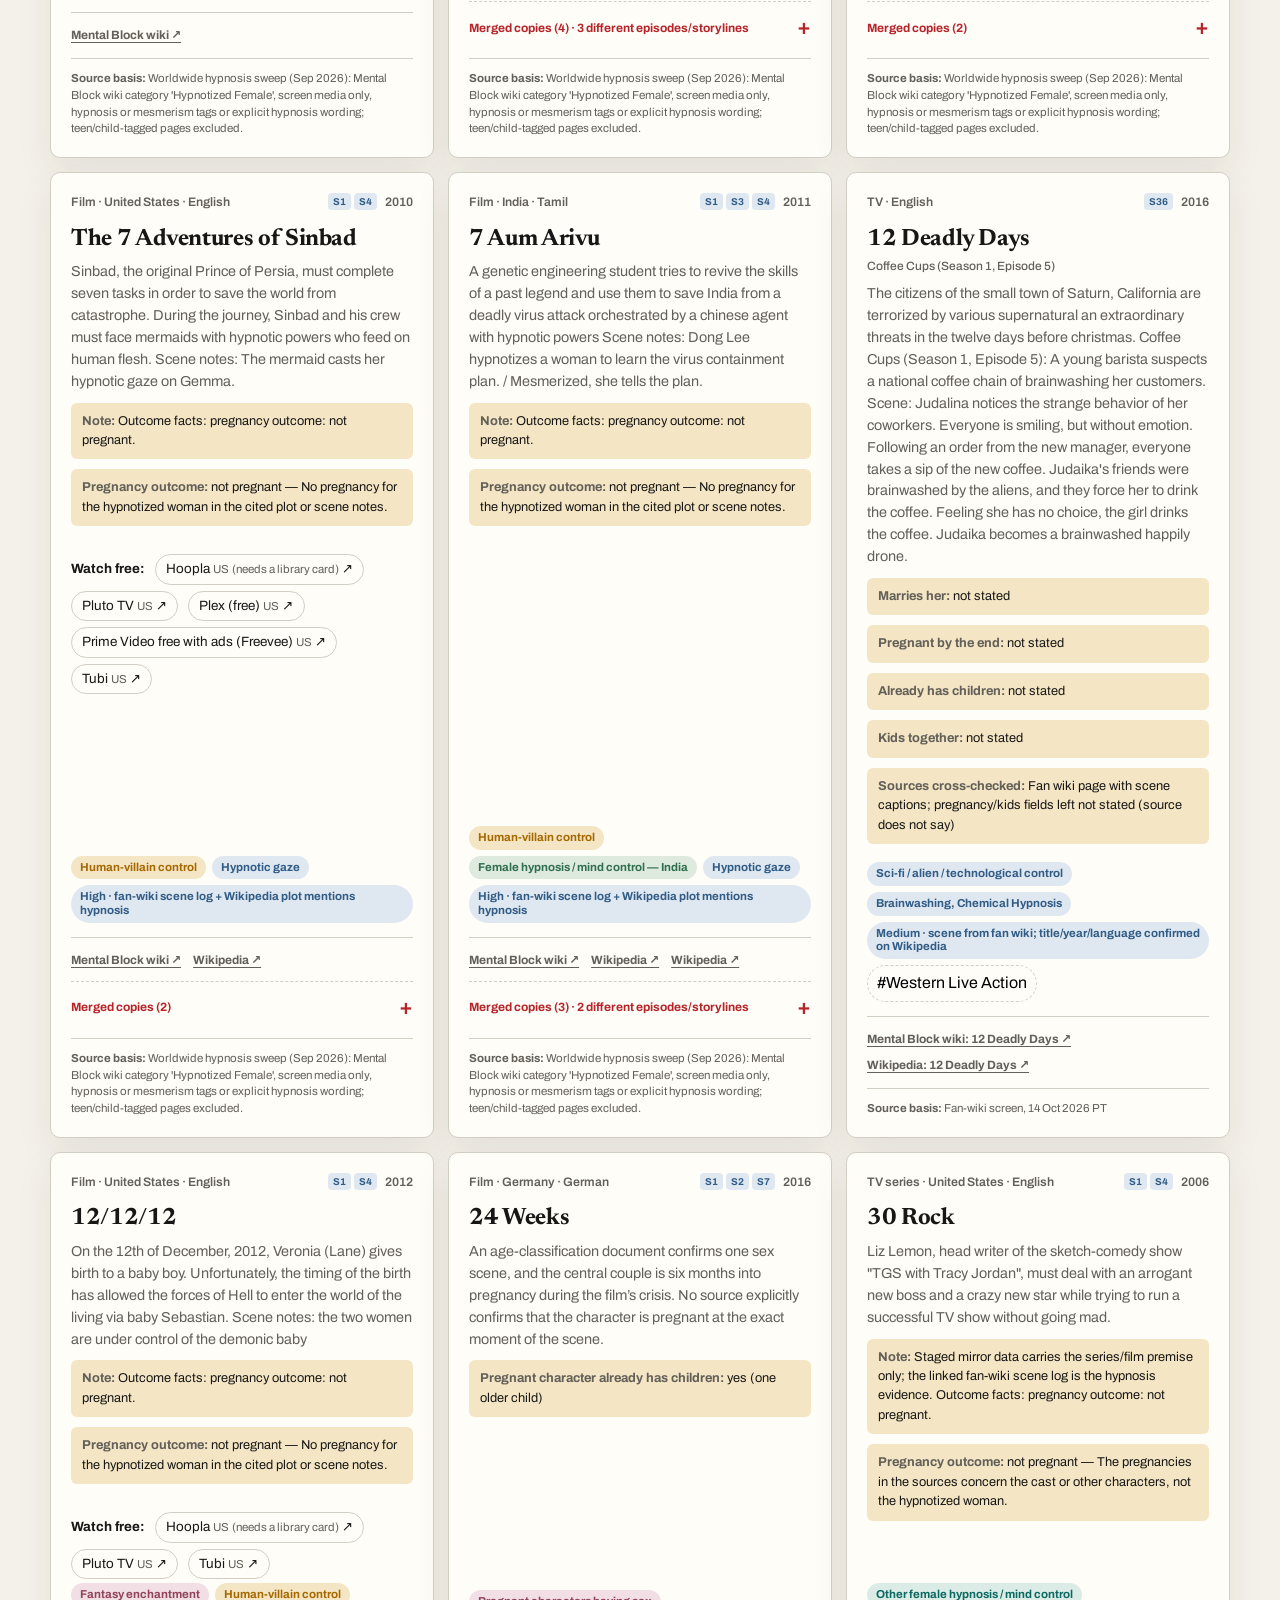
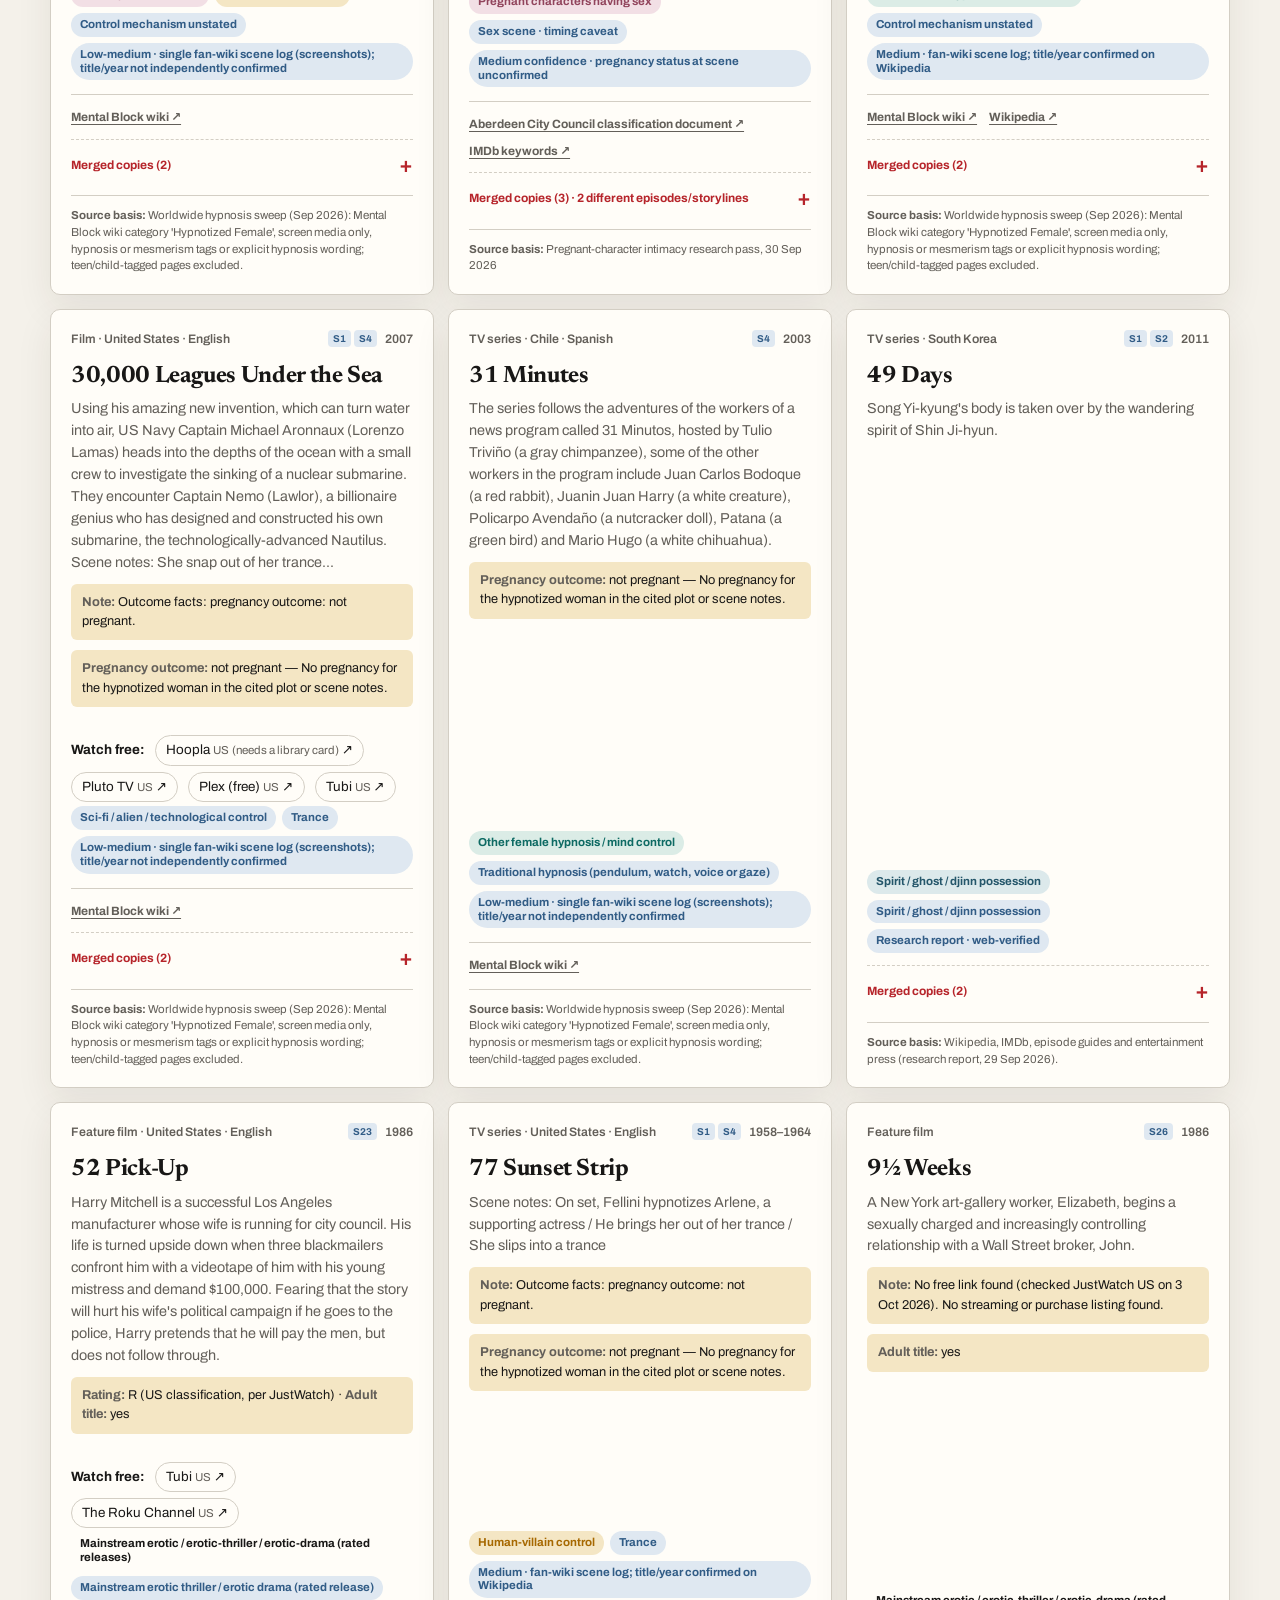
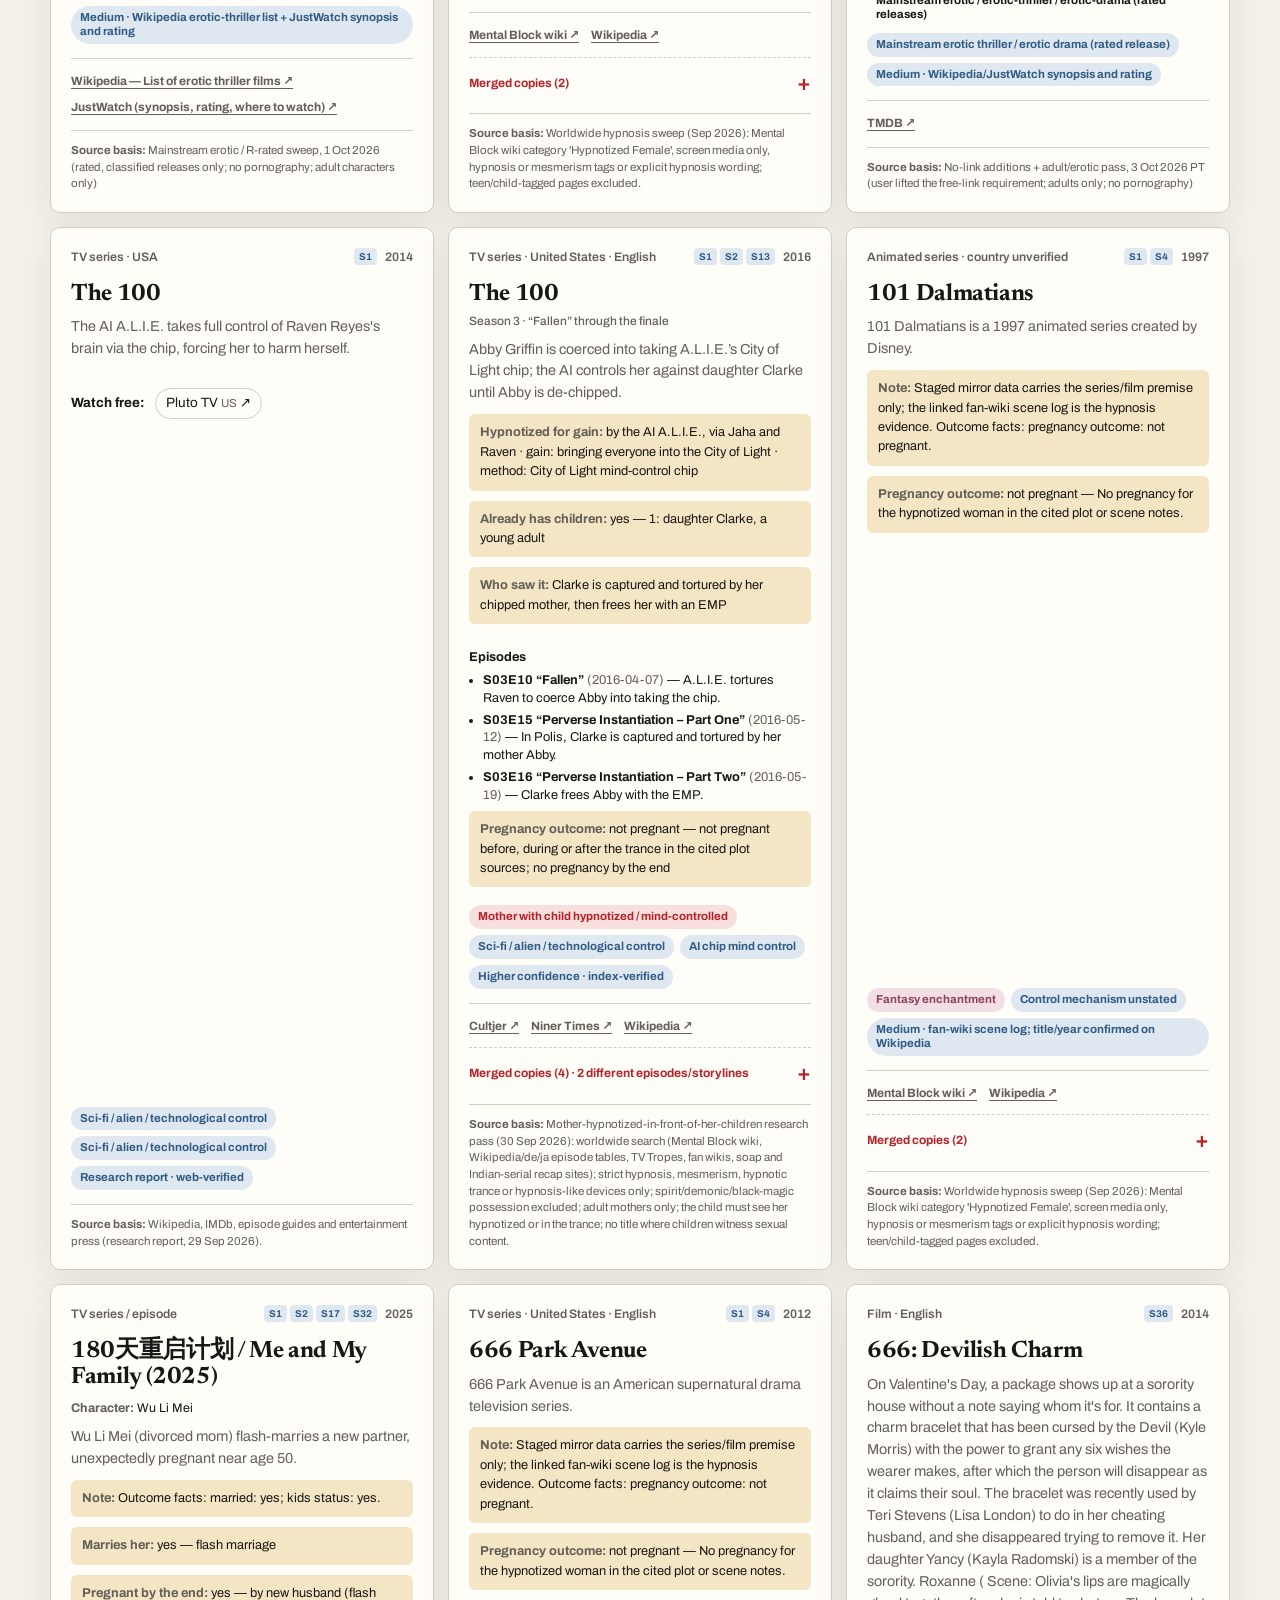
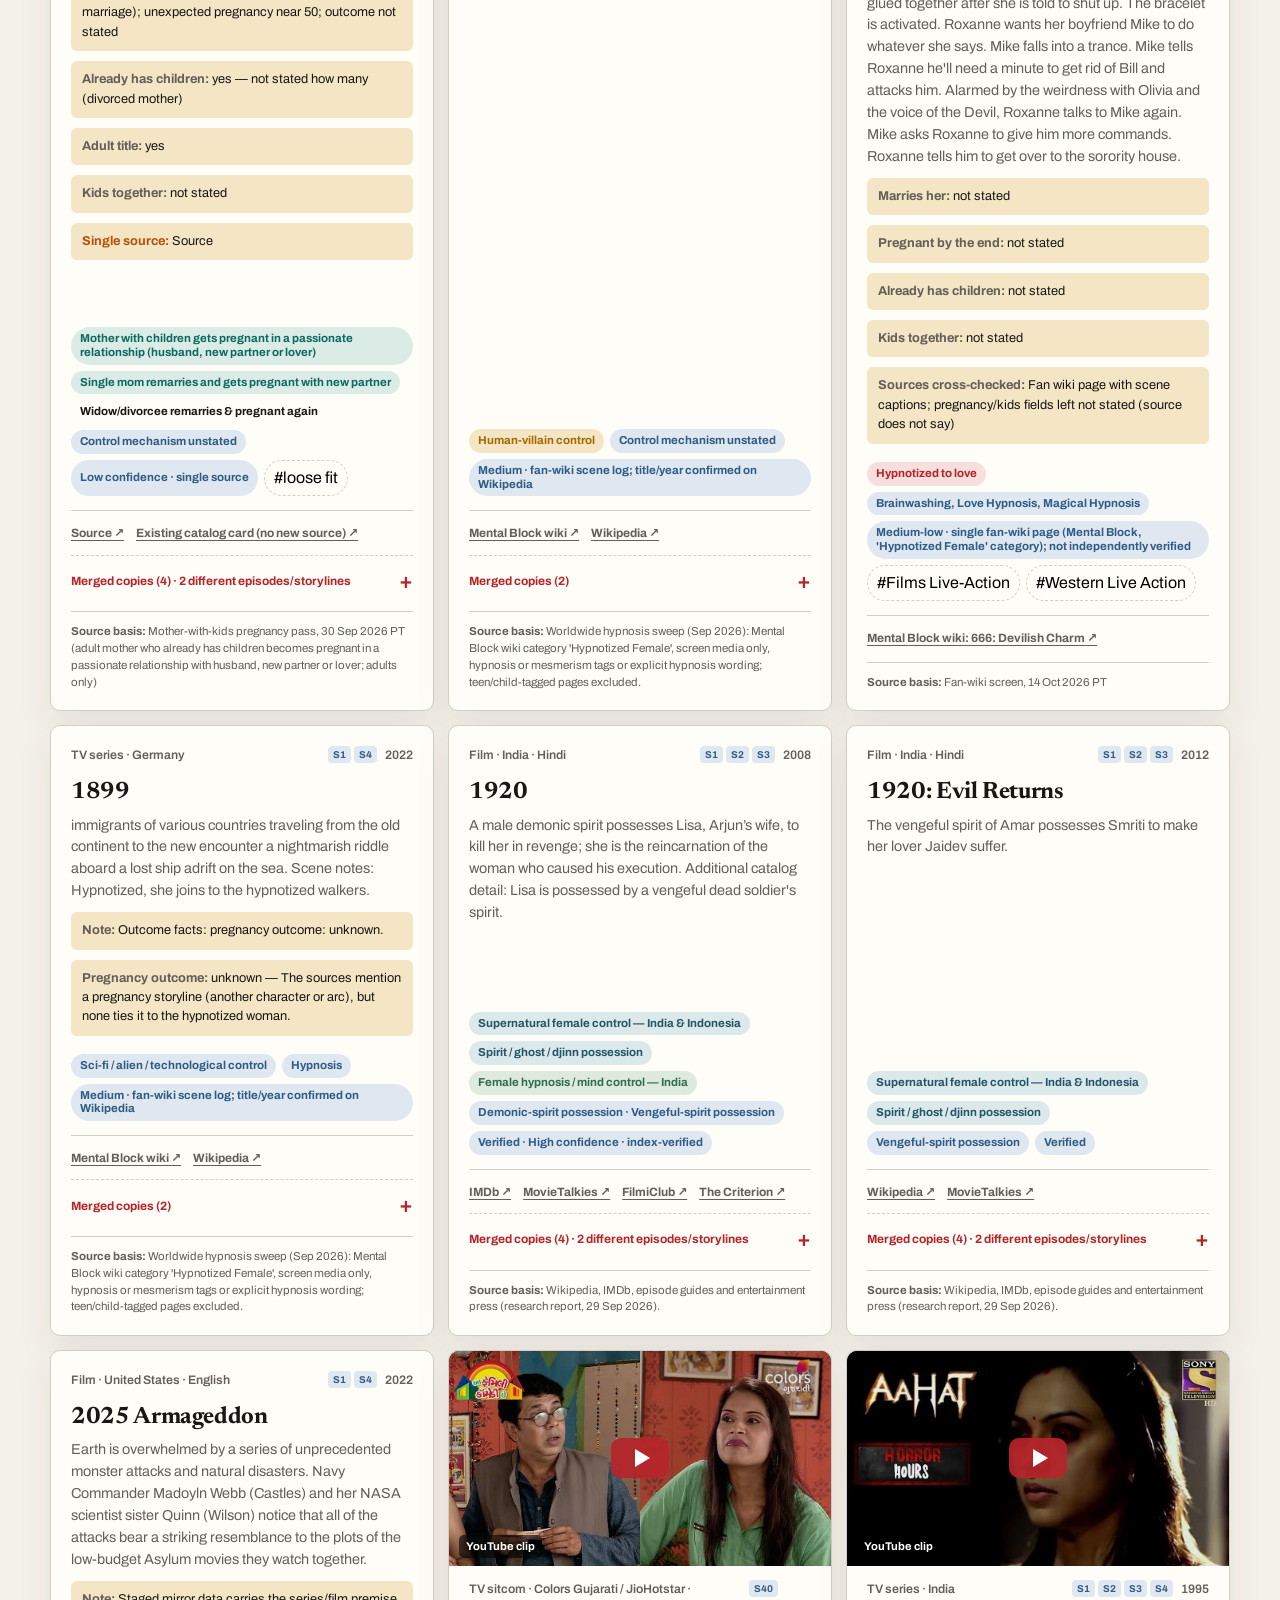
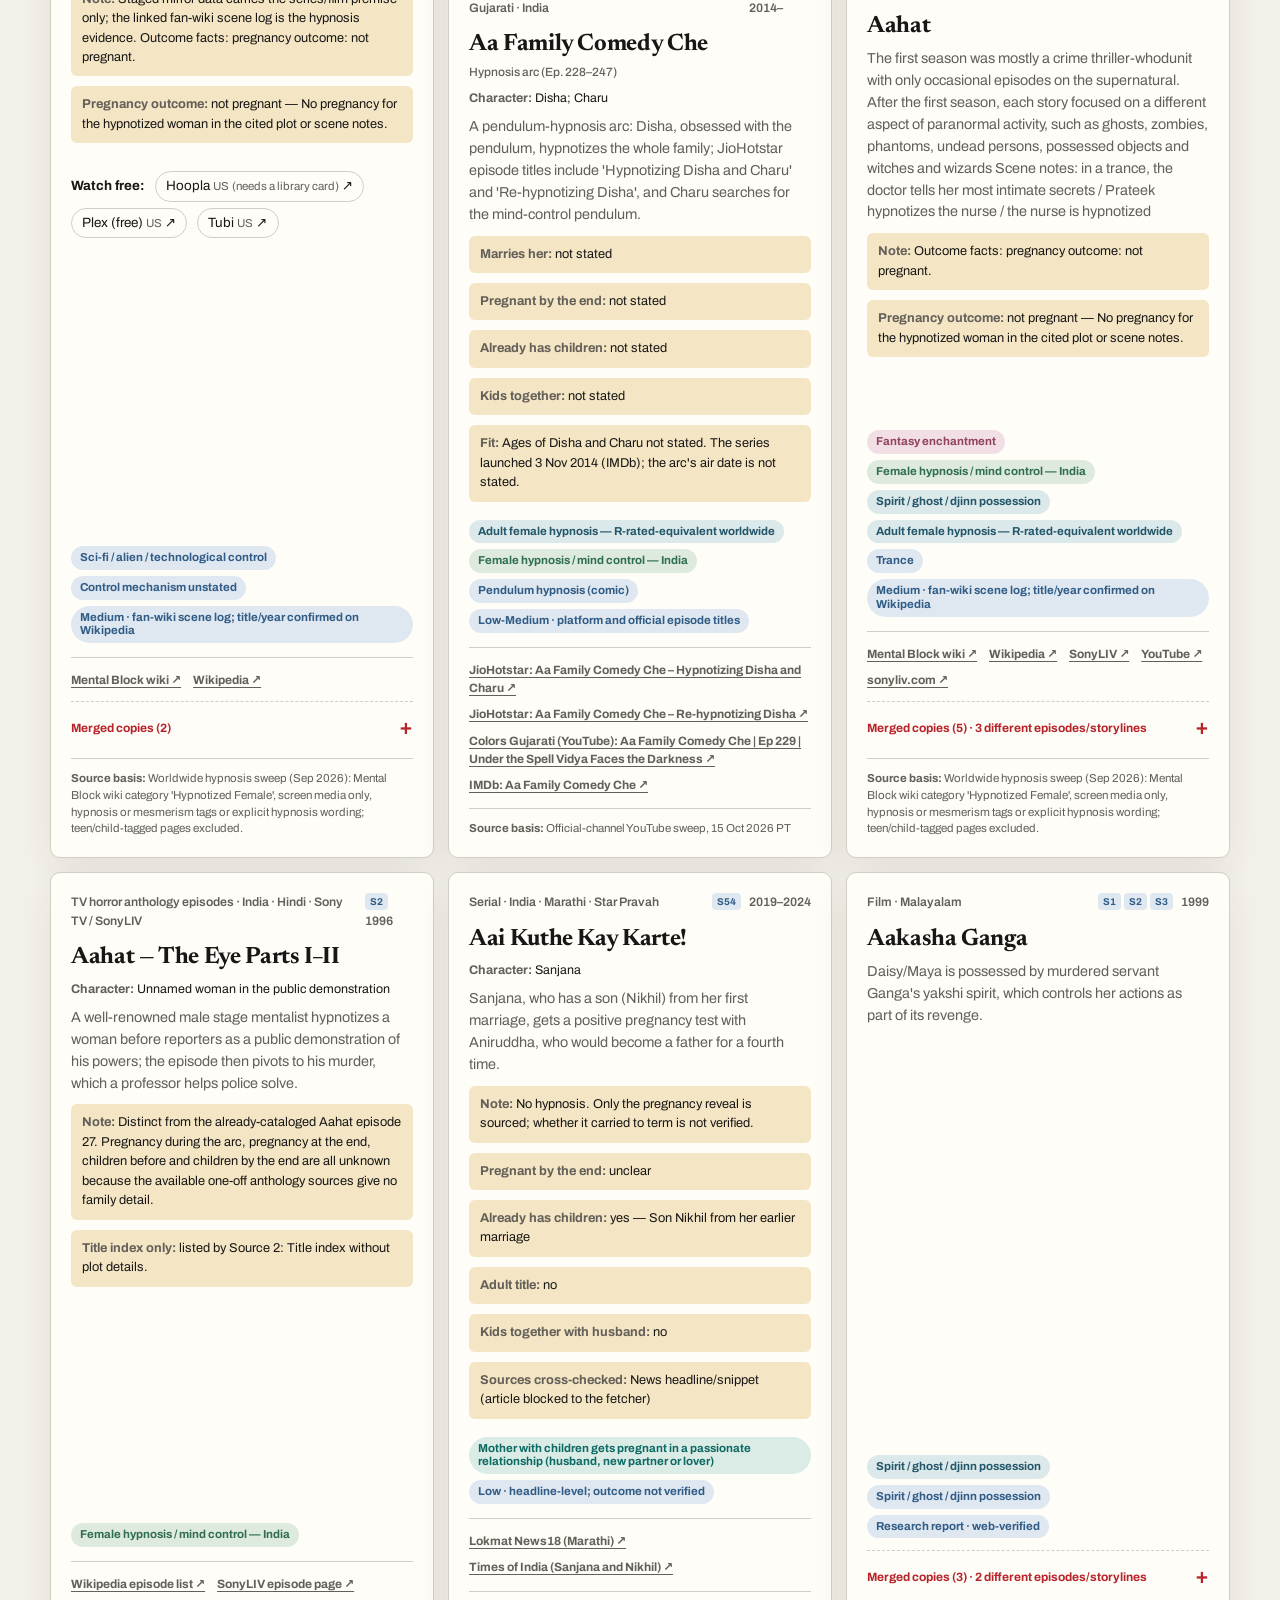
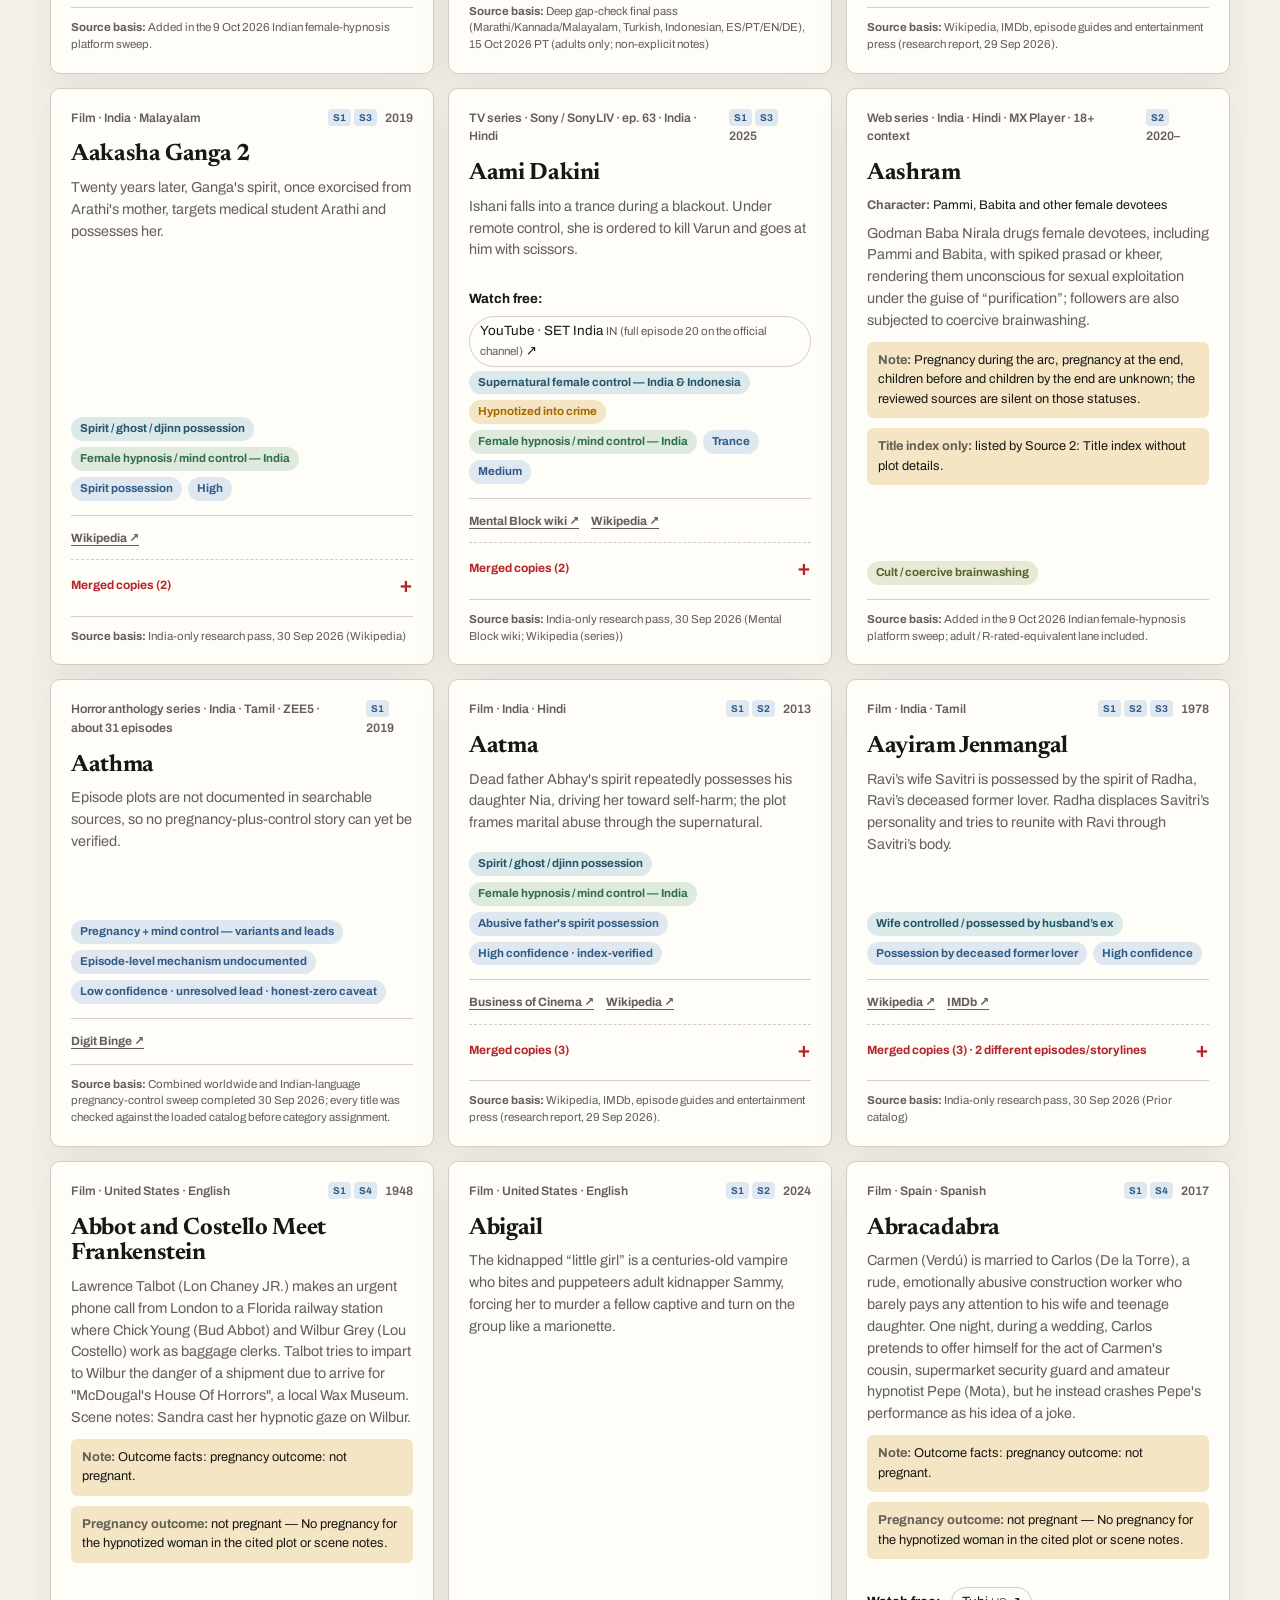
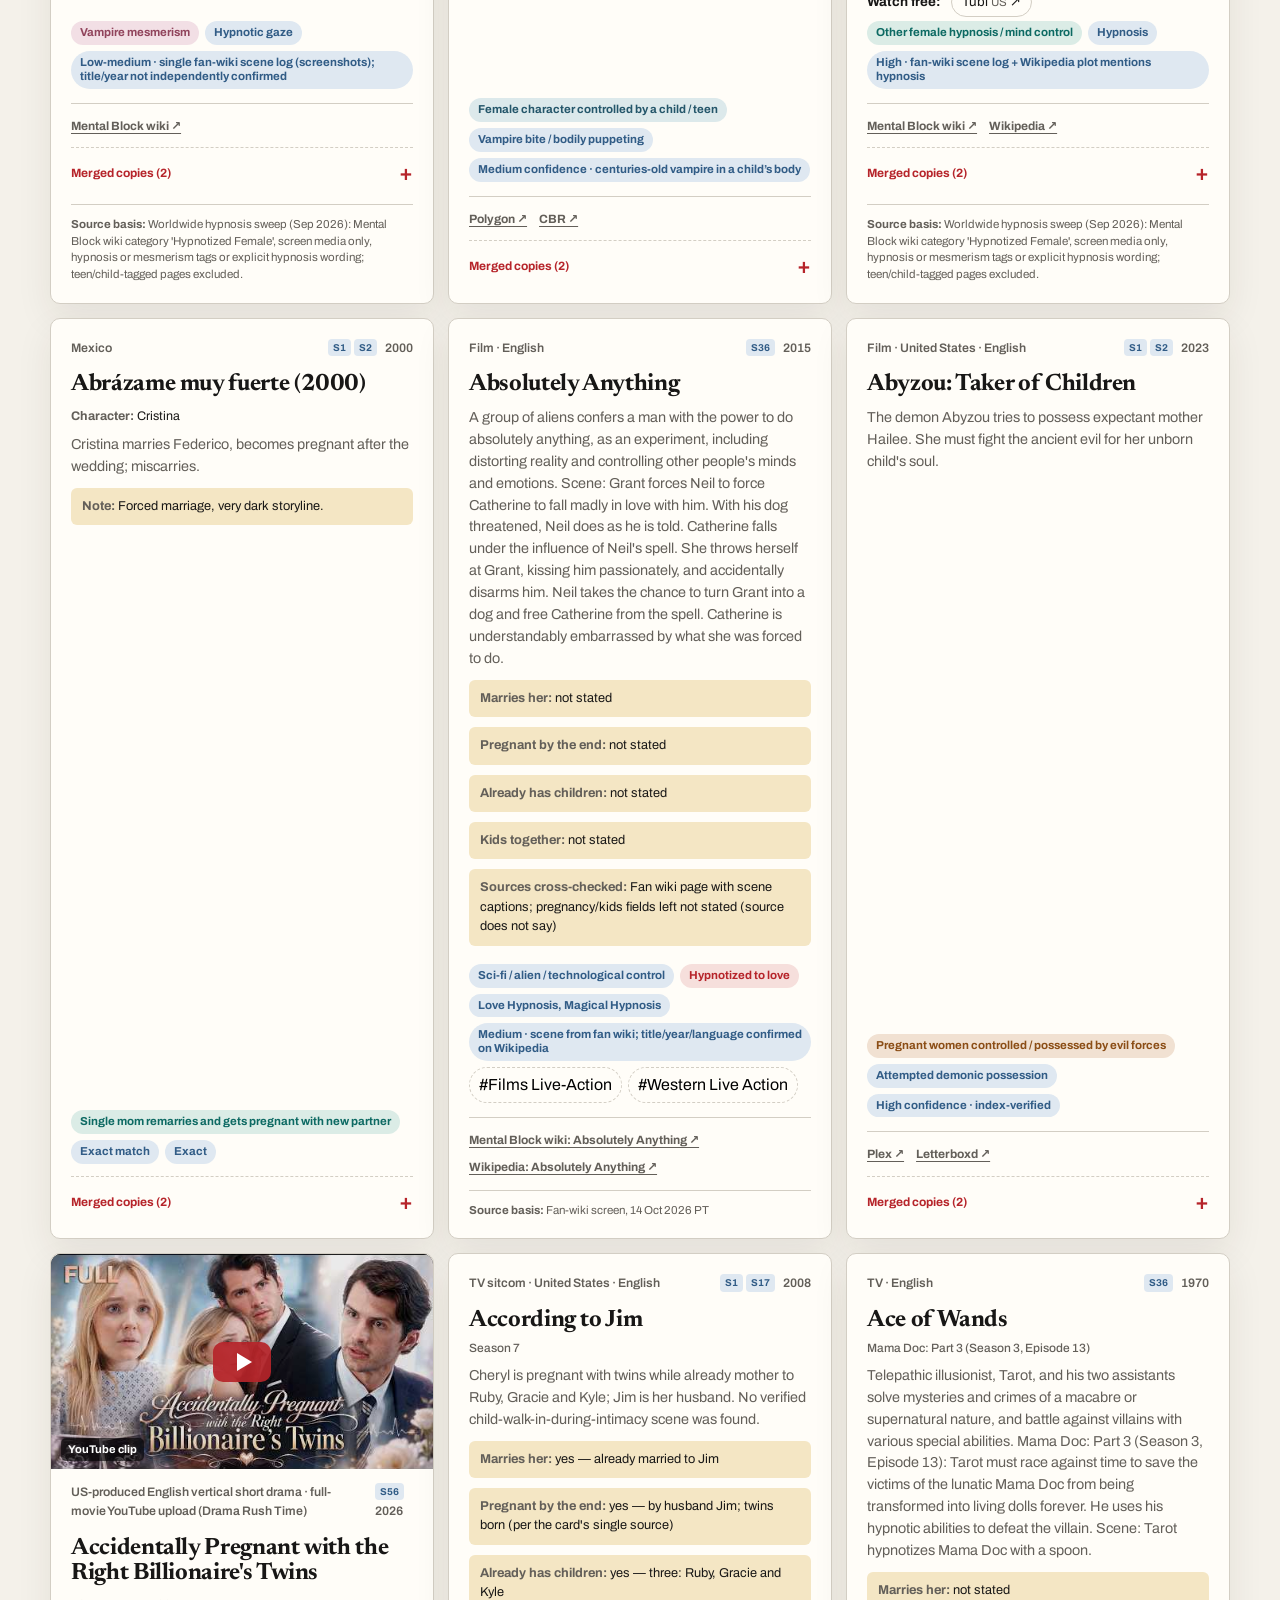
==== commit daf0754b: "Front end: dual-handle year slider synced with period buckets; smart context search with removable c" ====
--- a/index.html
+++ b/index.html
@@ -36,7 +36,7 @@
     <label class="search">
       <span style="position:absolute;width:1px;height:1px;overflow:hidden;clip:rect(0,0,0,0)">Search titles or plot details</span>
       <svg aria-hidden="true" viewBox="0 0 24 24"><circle cx="11" cy="11" r="7" fill="none" stroke="currentColor" stroke-width="2"/><path d="m16.2 16.2 4.2 4.2" fill="none" stroke="currentColor" stroke-linecap="round" stroke-width="2"/></svg>
-      <input id="search" type="search" placeholder="Search titles, characters, countries…" autocomplete="off">
+      <input id="search" type="search" placeholder="Search titles… or describe: korean, pregnant at end, has kids, 2010-2024" autocomplete="off">
     </label>
     <select id="category" aria-label="Category"><option value="all">All categories</option></select>
     <select id="format" aria-label="Format"><option value="all">All formats</option></select>
@@ -51,9 +51,13 @@
       </div>
       <div class="yearbar" role="group" aria-label="Release year">
         <select id="period" aria-label="Release period"><option value="all">All years</option></select>
-        <span class="yr-range"><input id="ymin" type="number" inputmode="numeric" min="1800" max="2100" placeholder="From year" aria-label="From year (optional)">
-        <span aria-hidden="true">–</span>
-        <input id="ymax" type="number" inputmode="numeric" min="1800" max="2100" placeholder="To year" aria-label="To year (optional)"></span>
+        <div class="yr-slider" id="yrSlider">
+          <output id="yrOut" for="ymin ymax" aria-live="polite"></output>
+          <div class="yr-track"><div class="yr-fill" id="yrFill"></div>
+            <input id="ymin" type="range" step="1" aria-label="From year">
+            <input id="ymax" type="range" step="1" aria-label="To year">
+          </div>
+        </div>
         <button type="button" id="yclear">Reset years</button>
         <button type="button" id="freeToggle" aria-pressed="false" title="Only records with a verified free / legal streaming link">Has free link</button>
         <button type="button" id="labelToggle" aria-pressed="false" title="Hardcore / adult and fan-made / roleplay listings are hidden unless this is on or their category is selected">Show hardcore / fan-made</button>
@@ -64,6 +68,7 @@
 
 <main class="wrap">
   <div class="results-head"><h2>Catalog</h2><p id="count" aria-live="polite"></p></div>
+  <div id="chips" class="chips" role="group" aria-label="Search understood as" hidden></div>
   <section id="grid" class="grid" aria-label="Catalog entries"></section>
   <section class="research-notes" id="notes"></section>
 </main>
--- a/assets/style.css
+++ b/assets/style.css
@@ -268,3 +268,33 @@
 #labelToggle{height:44px;border:1px solid var(--line);background:var(--surface);color:var(--ink);border-radius:8px;padding:0 13px;cursor:pointer}
 #labelToggle[aria-pressed="true"]{background:var(--ink);color:var(--paper);border-color:var(--ink)}
 .content-label{margin:0 0 6px;padding:4px 8px;border:2px solid #b3261e;border-radius:6px;color:#b3261e;font-size:.85em;display:inline-block}
+
+/* dual-handle year slider (two range inputs sharing one track) */
+.yr-slider{flex:1 1 300px;min-width:220px;display:flex;flex-direction:column;gap:2px}
+.yr-slider output{font-weight:600;font-variant-numeric:tabular-nums;font-size:.95em}
+.yr-track{position:relative;height:34px;touch-action:pan-y}
+.yr-track::before{content:"";position:absolute;left:12px;right:12px;top:50%;height:6px;margin-top:-3px;border-radius:3px;background:rgba(127,127,127,.32)}
+.yr-fill{position:absolute;top:50%;height:6px;margin-top:-3px;border-radius:3px;background:currentColor;opacity:.75;pointer-events:none}
+.yr-track input[type=range]{position:absolute;left:0;top:0;width:100%;height:34px;margin:0;padding:0;border:0;background:none;box-shadow:none;pointer-events:none;-webkit-appearance:none;appearance:none;outline:none;min-width:0}
+.yr-track input[type=range]::-webkit-slider-runnable-track{height:34px;background:none;border:0}
+.yr-track input[type=range]::-moz-range-track{height:34px;background:none;border:0}
+.yr-track input[type=range]::-webkit-slider-thumb{-webkit-appearance:none;pointer-events:auto;width:24px;height:24px;margin-top:5px;border-radius:50%;background:#fff;border:2px solid #333;box-shadow:0 1px 3px rgba(0,0,0,.35);cursor:grab}
+.yr-track input[type=range]::-moz-range-thumb{pointer-events:auto;width:22px;height:22px;border-radius:50%;background:#fff;border:2px solid #333;box-shadow:0 1px 3px rgba(0,0,0,.35);cursor:grab}
+.yr-track input[type=range]:focus-visible::-webkit-slider-thumb{outline:3px solid #4a90e2;outline-offset:2px}
+.yr-track input[type=range]:focus-visible::-moz-range-thumb{outline:3px solid #4a90e2;outline-offset:2px}
+@media (pointer:coarse){.yr-track,.yr-track input[type=range],.yr-track input[type=range]::-webkit-slider-runnable-track{height:44px}
+  .yr-track input[type=range]::-webkit-slider-thumb{width:32px;height:32px;margin-top:6px}
+  .yr-track input[type=range]::-moz-range-thumb{width:30px;height:30px}
+  .yr-track::before{left:16px;right:16px}}
+@media(max-width:640px){.more-panel .yr-slider{flex:1 1 100%}}
+/* smart search chips */
+.chips{display:flex;flex-wrap:wrap;gap:6px;align-items:center;margin:0 0 14px}
+.chips[hidden]{display:none}
+.chips-lbl{font-weight:600;margin-right:2px}
+.chips-help{flex:1 1 100%;font-size:.82em;opacity:.7}
+.chip{font:inherit;font-size:.86em;border-radius:999px;padding:4px 10px;border:1px solid rgba(127,127,127,.5);background:transparent;color:inherit;cursor:pointer;line-height:1.3}
+.chip.hard,.chip.not{background:rgba(127,127,127,.18);border-color:currentColor}
+.chip.not{text-decoration:none;border-style:dashed}
+.chip.text{font-style:italic}
+.chip.off{opacity:.45;text-decoration:line-through}
+.chip span{margin-left:4px;font-weight:700}
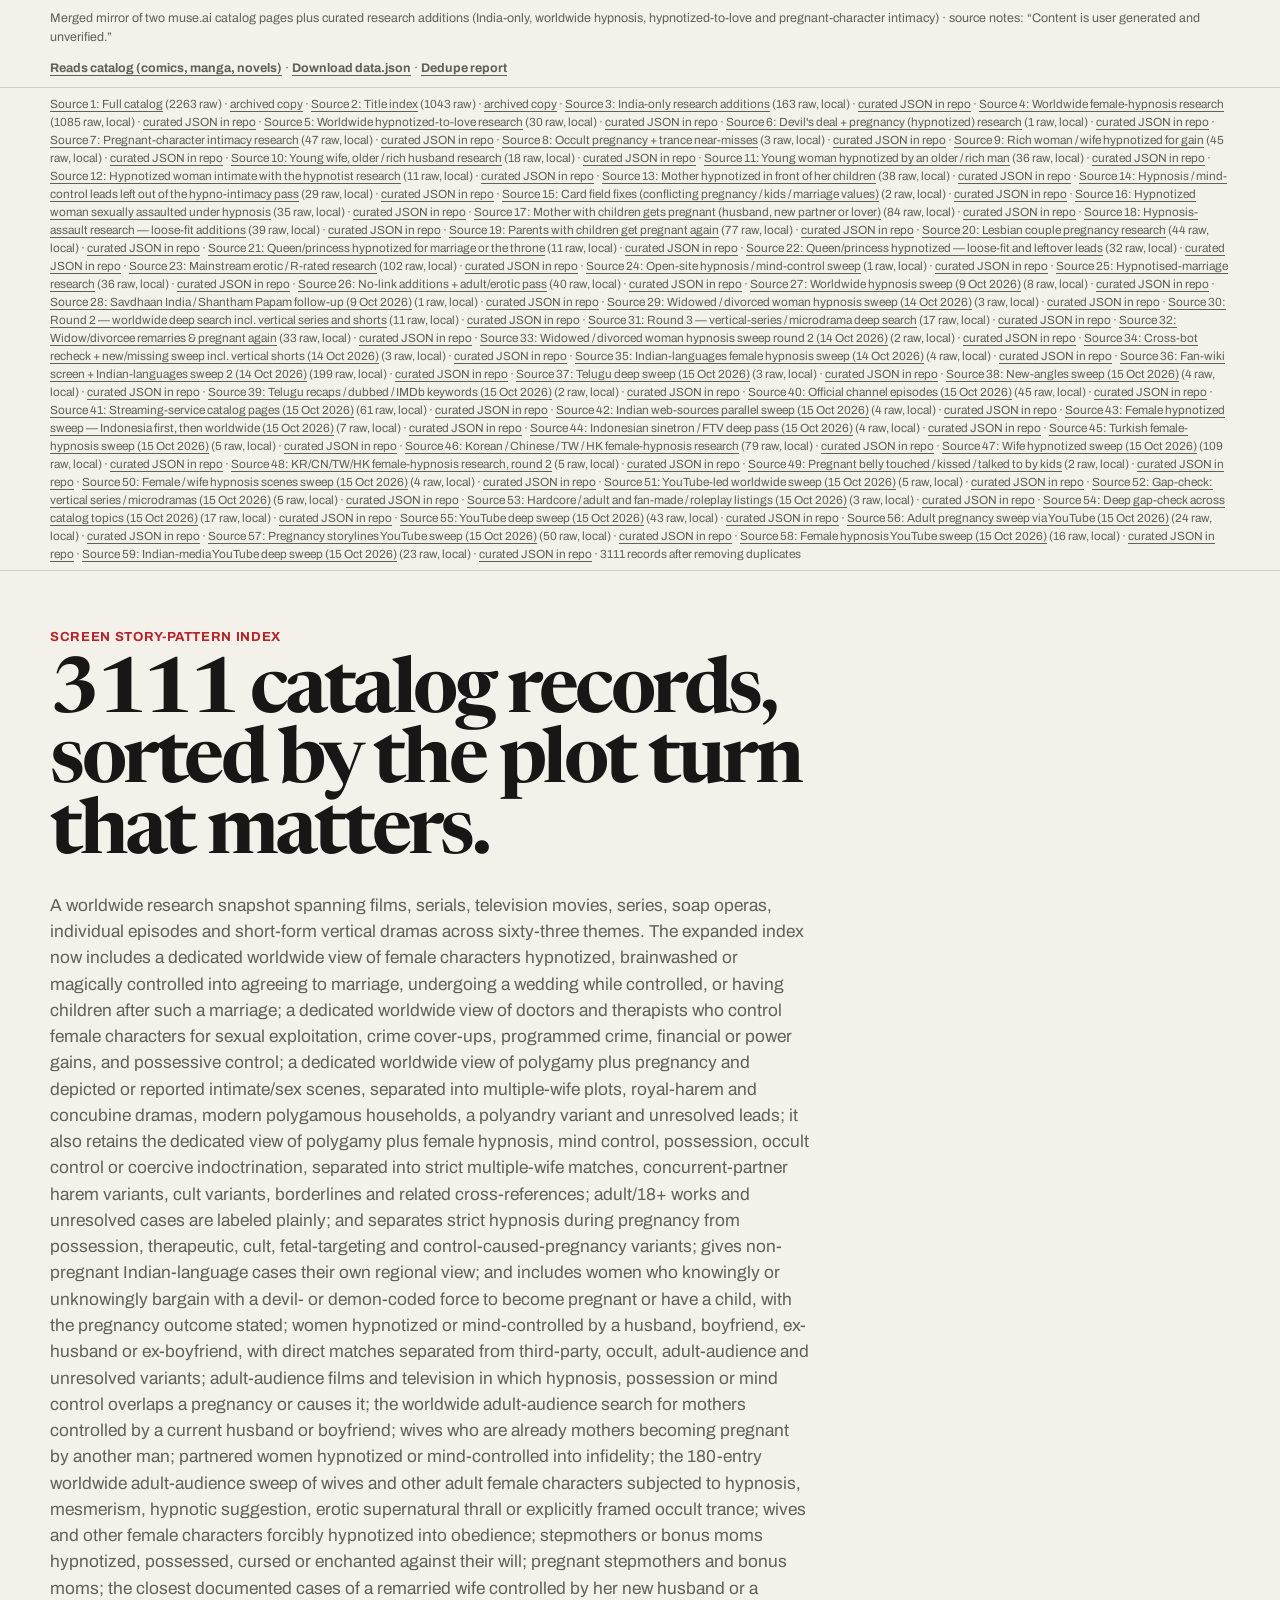
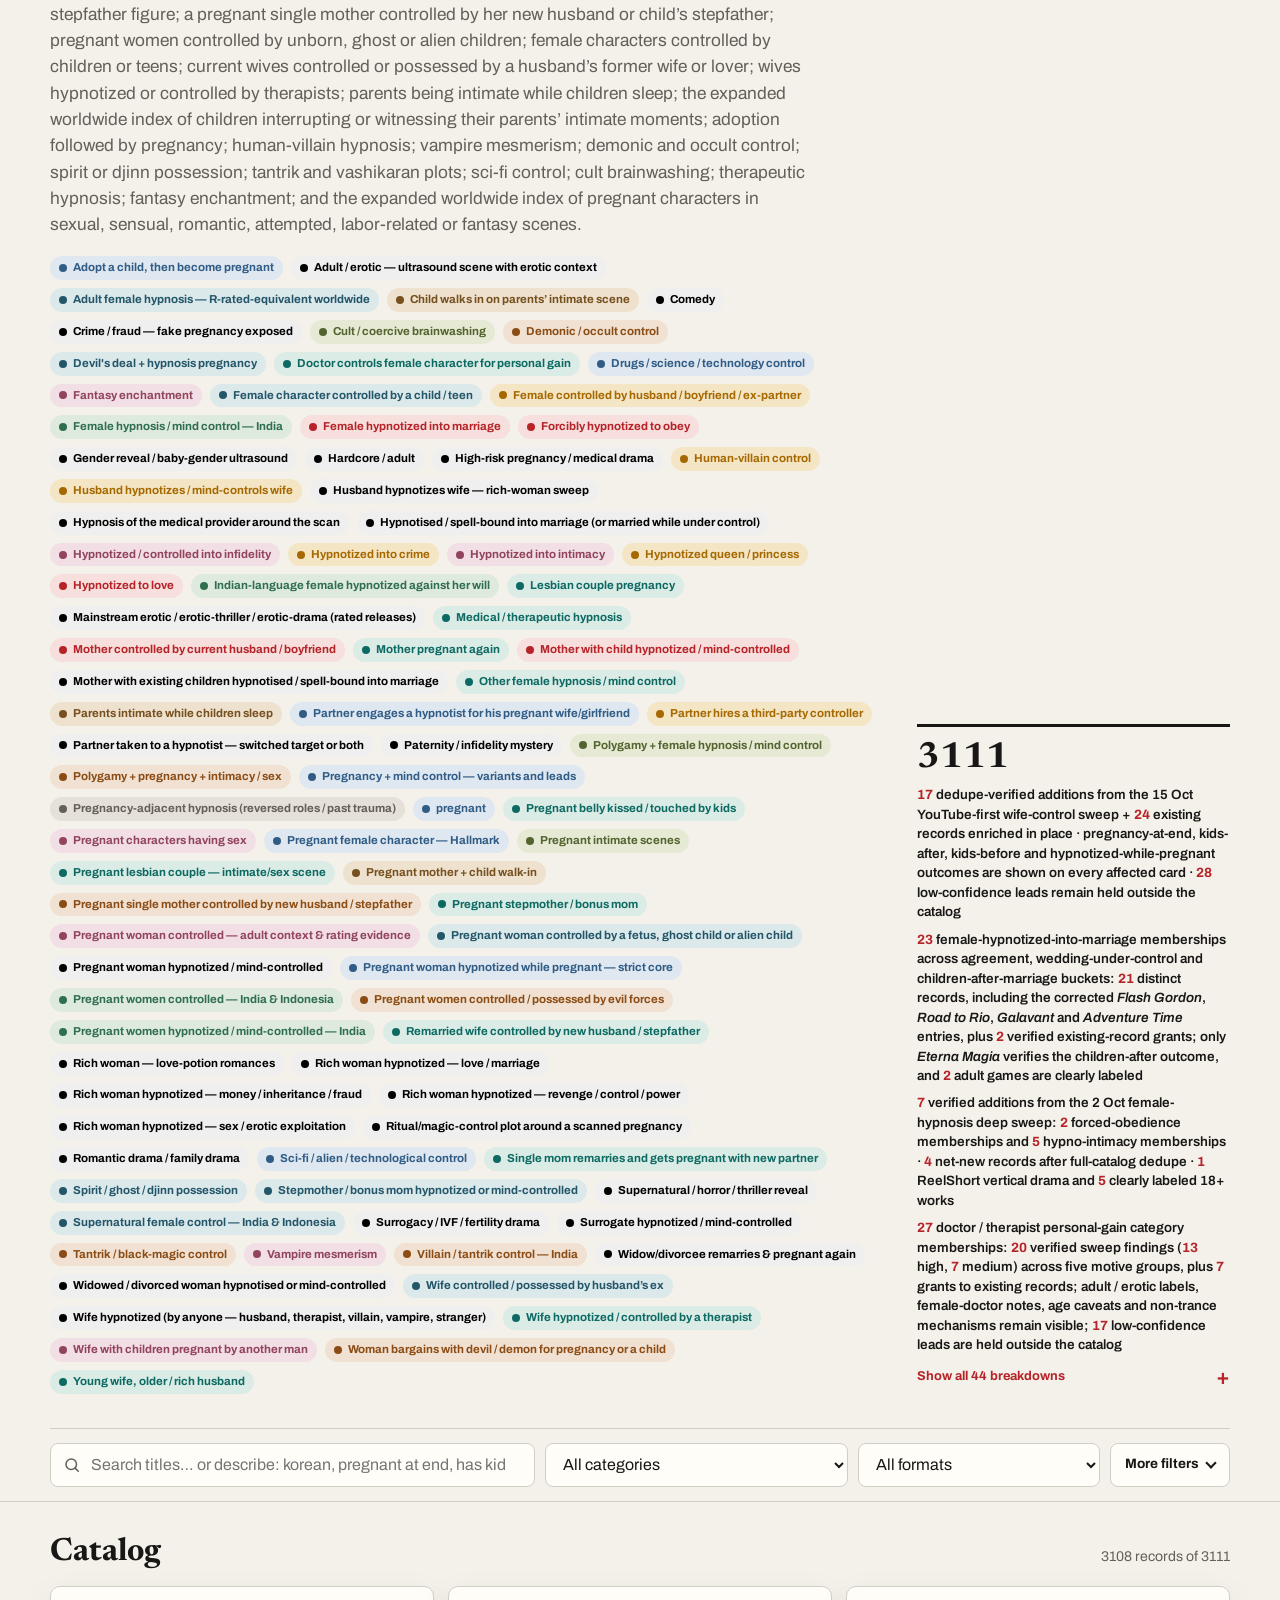
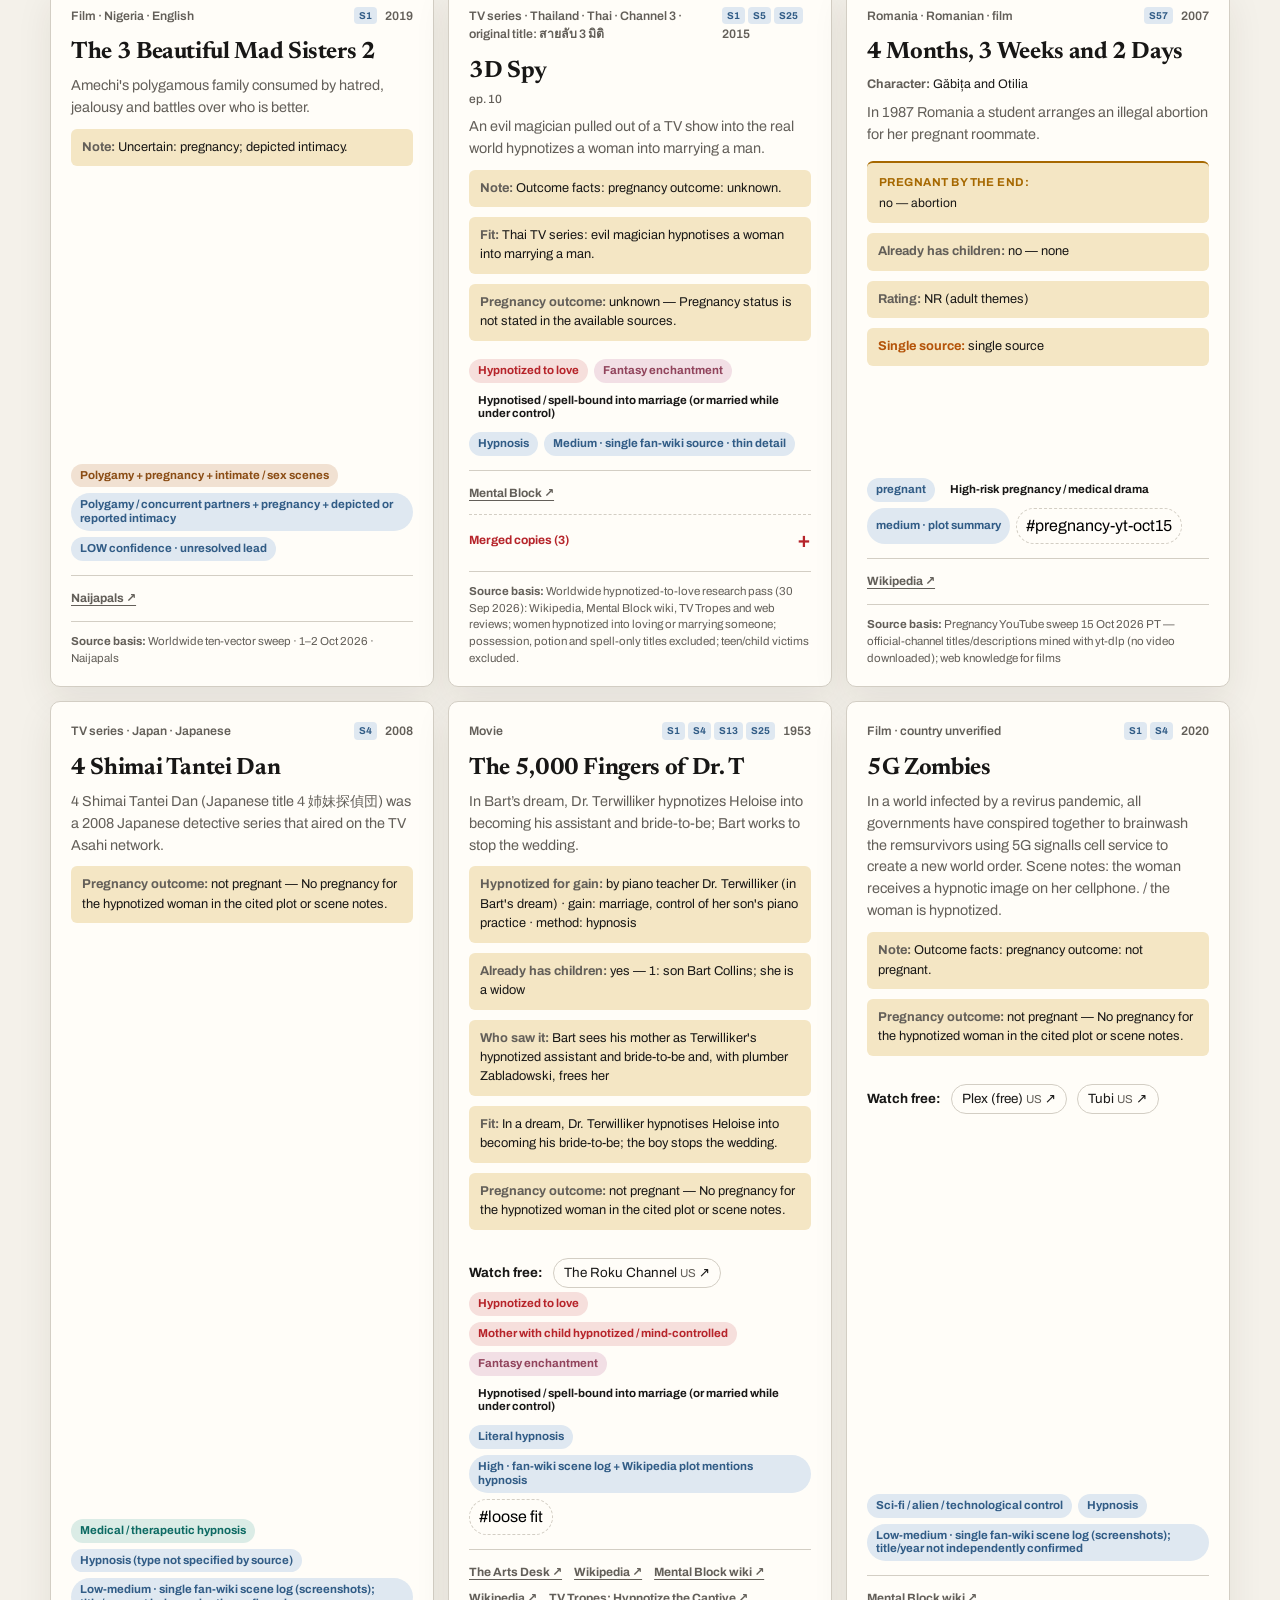
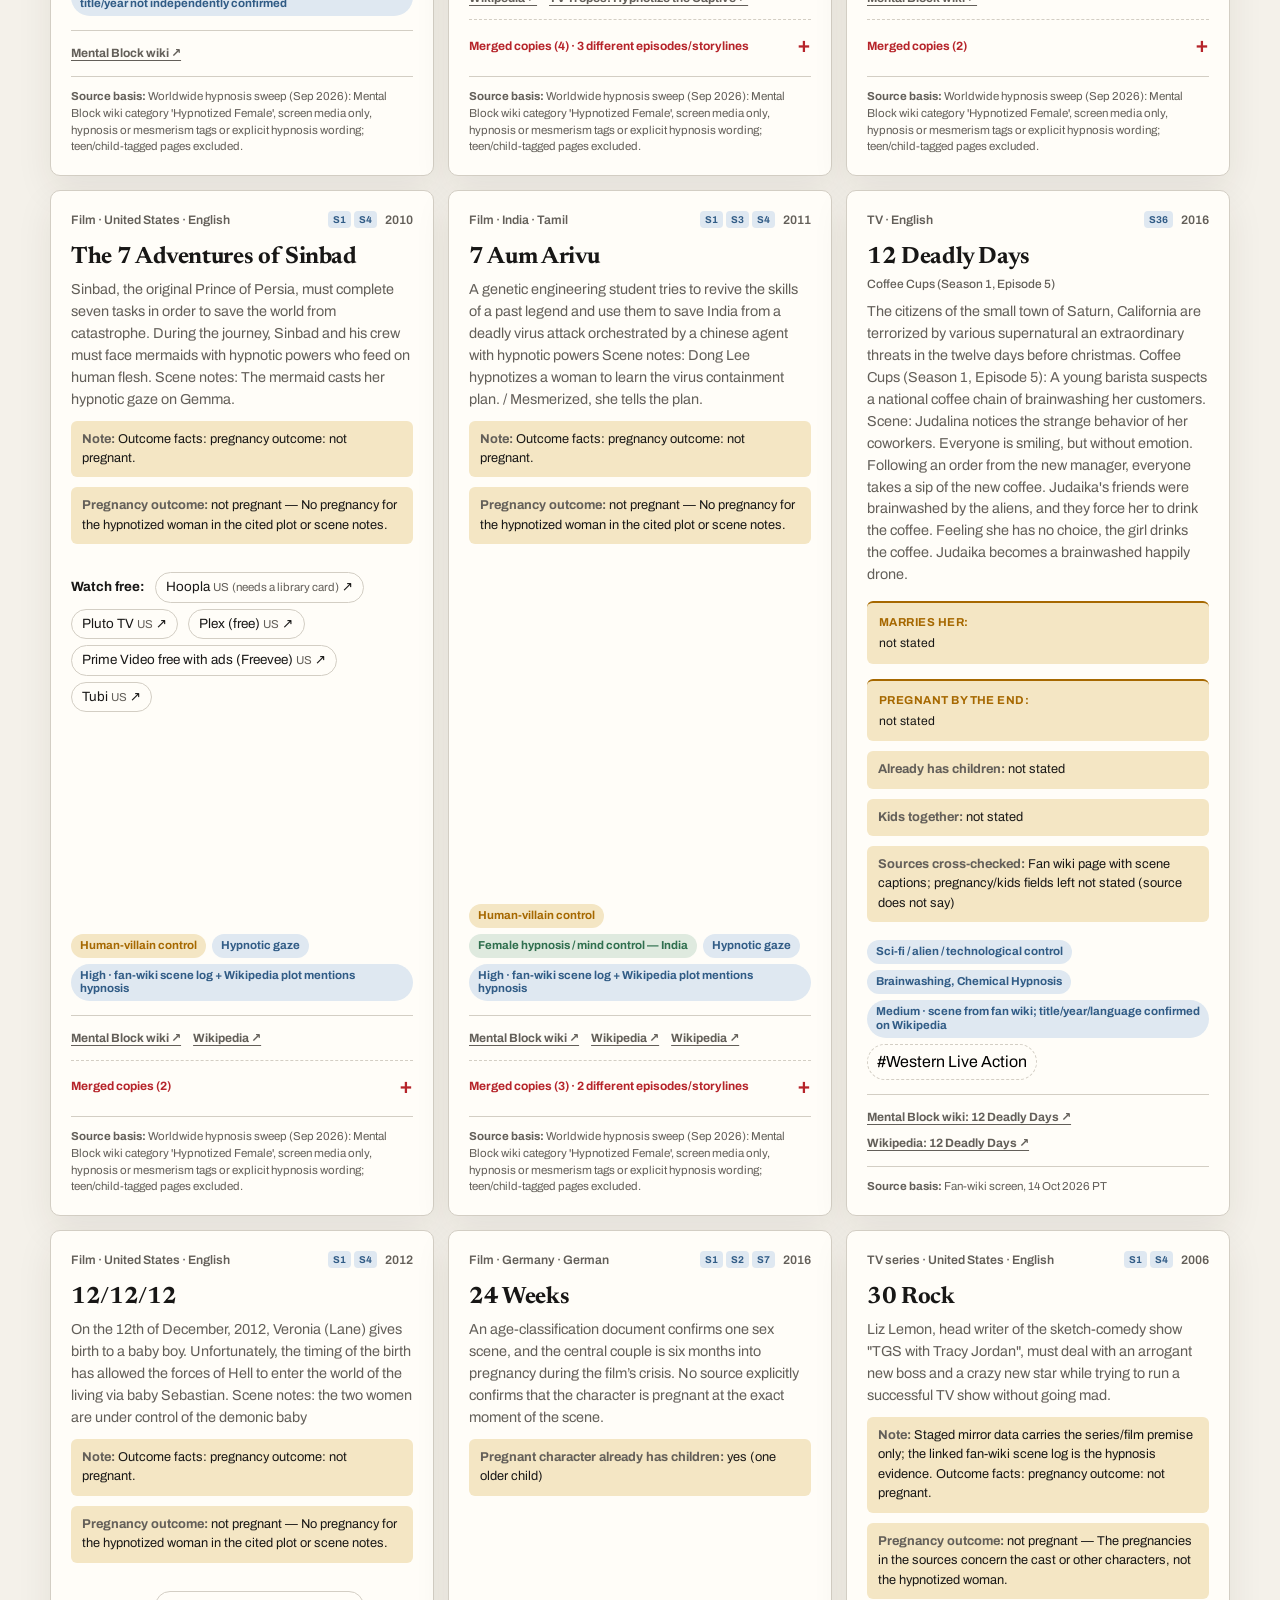
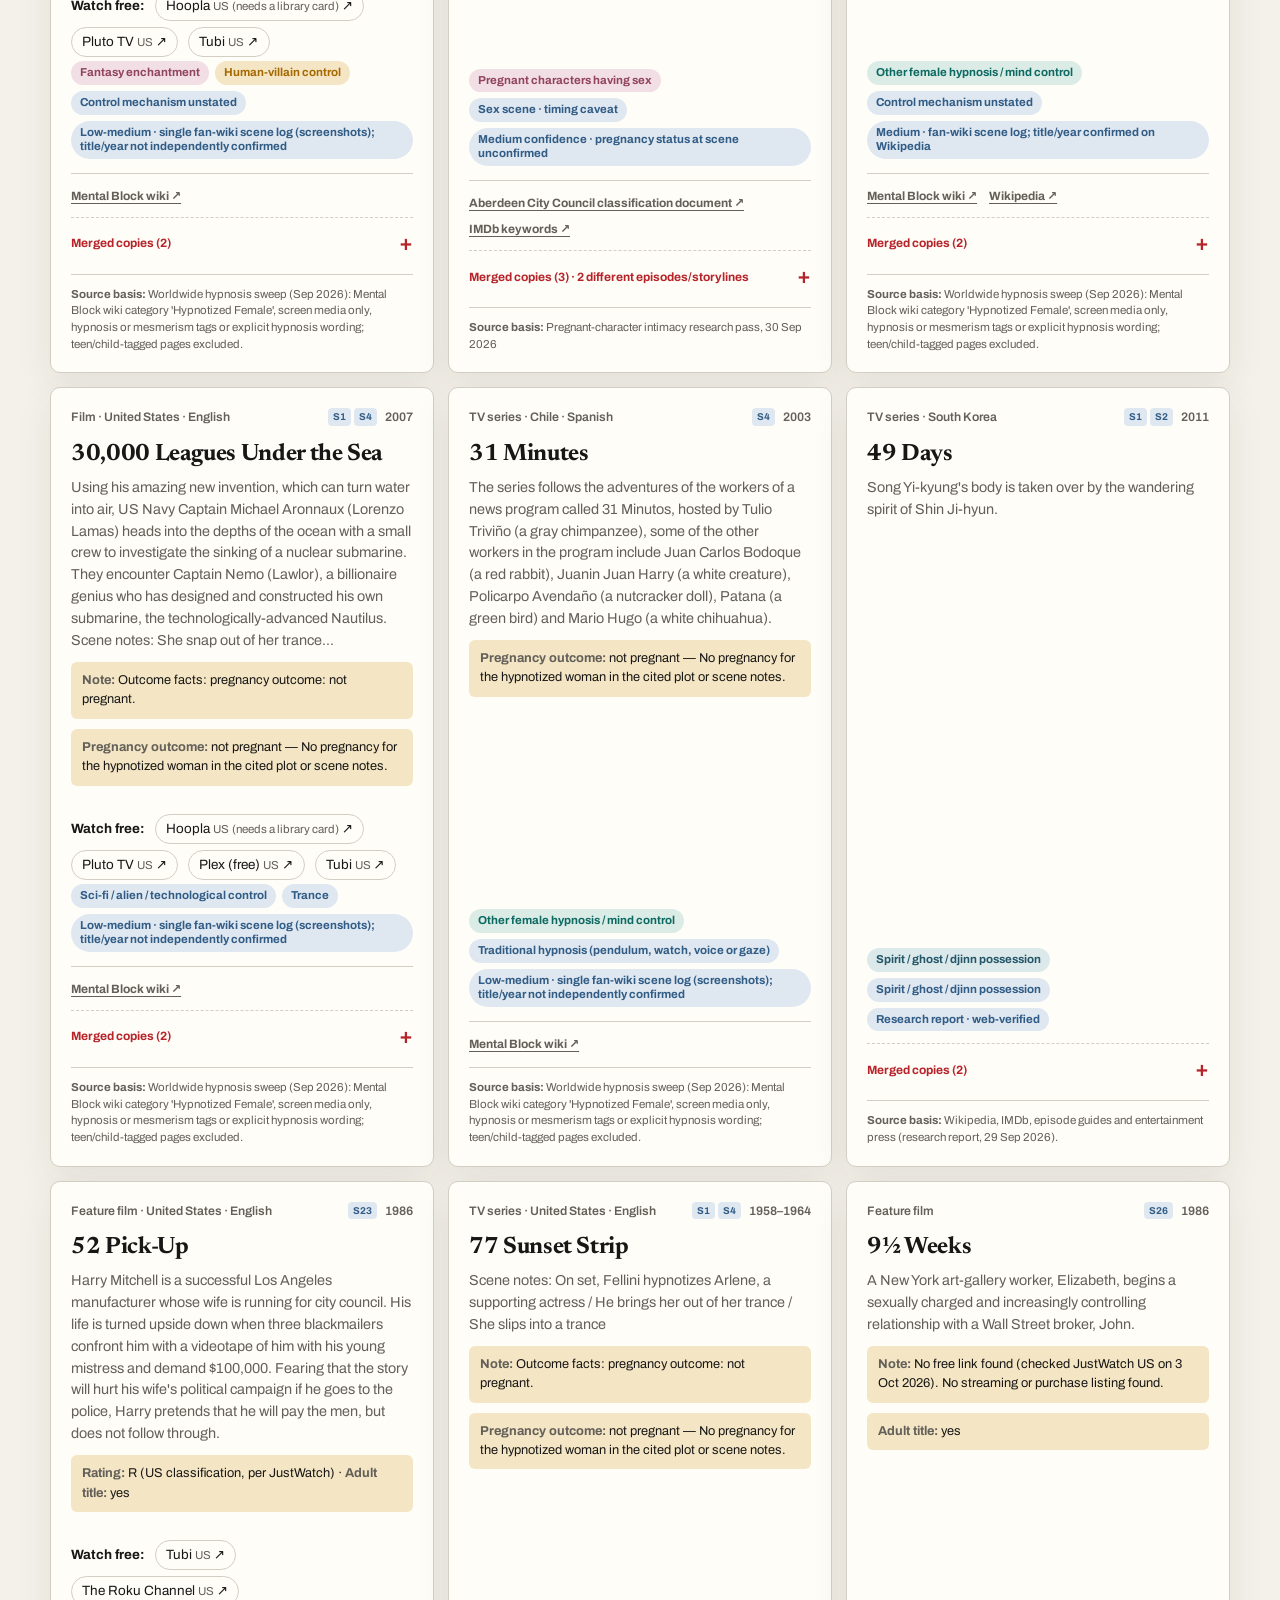
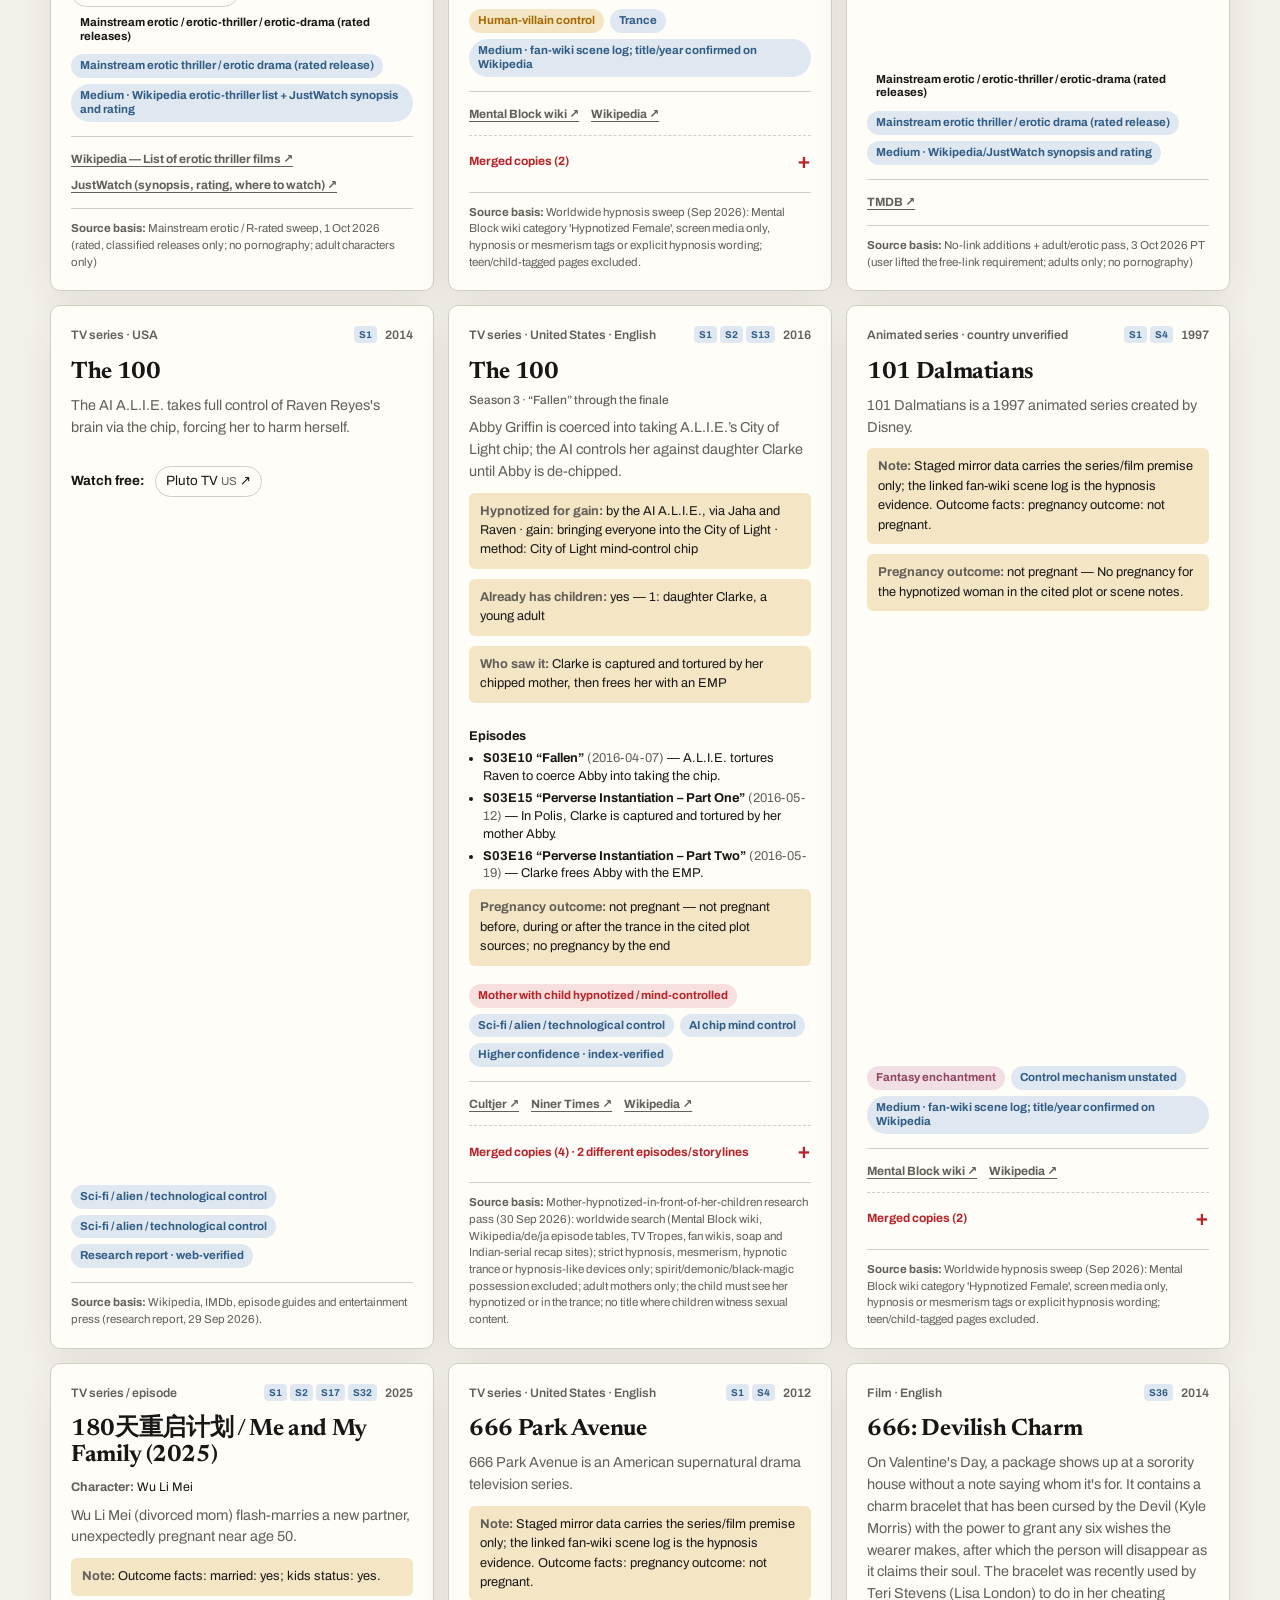
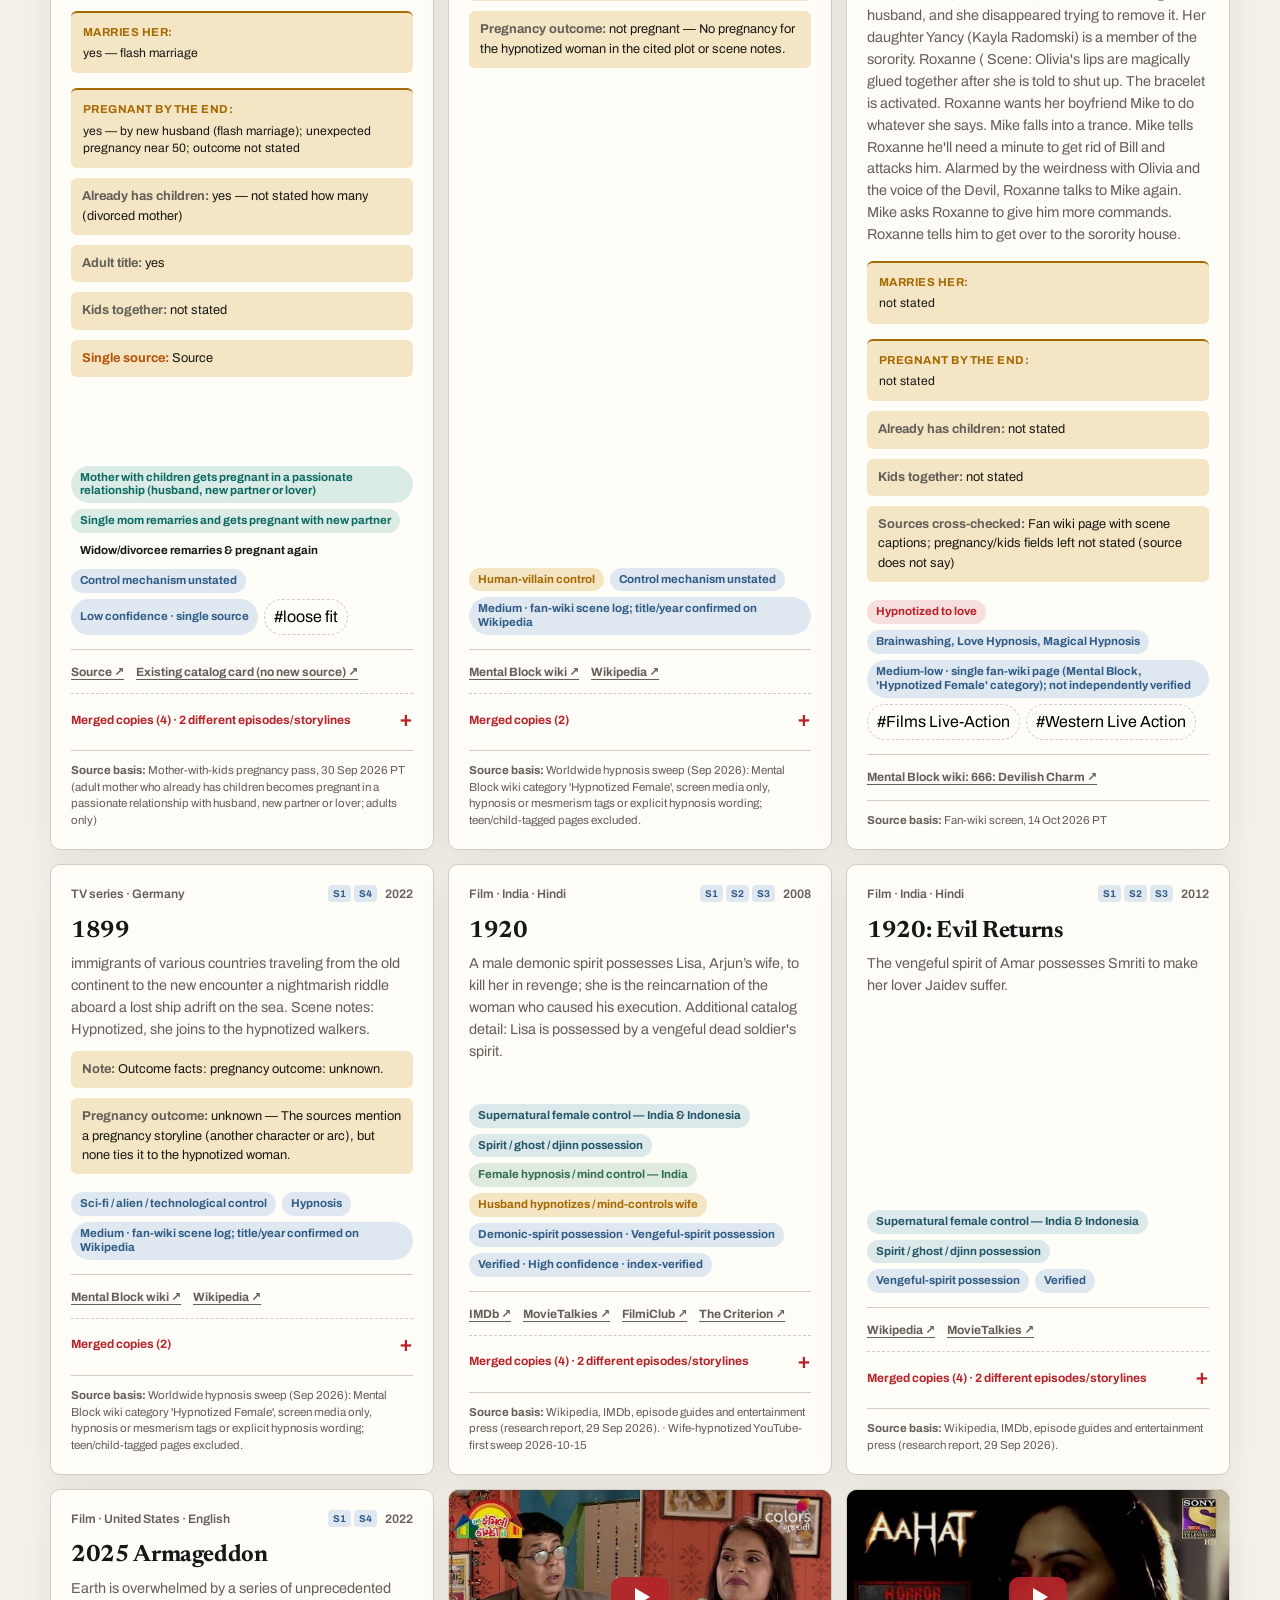
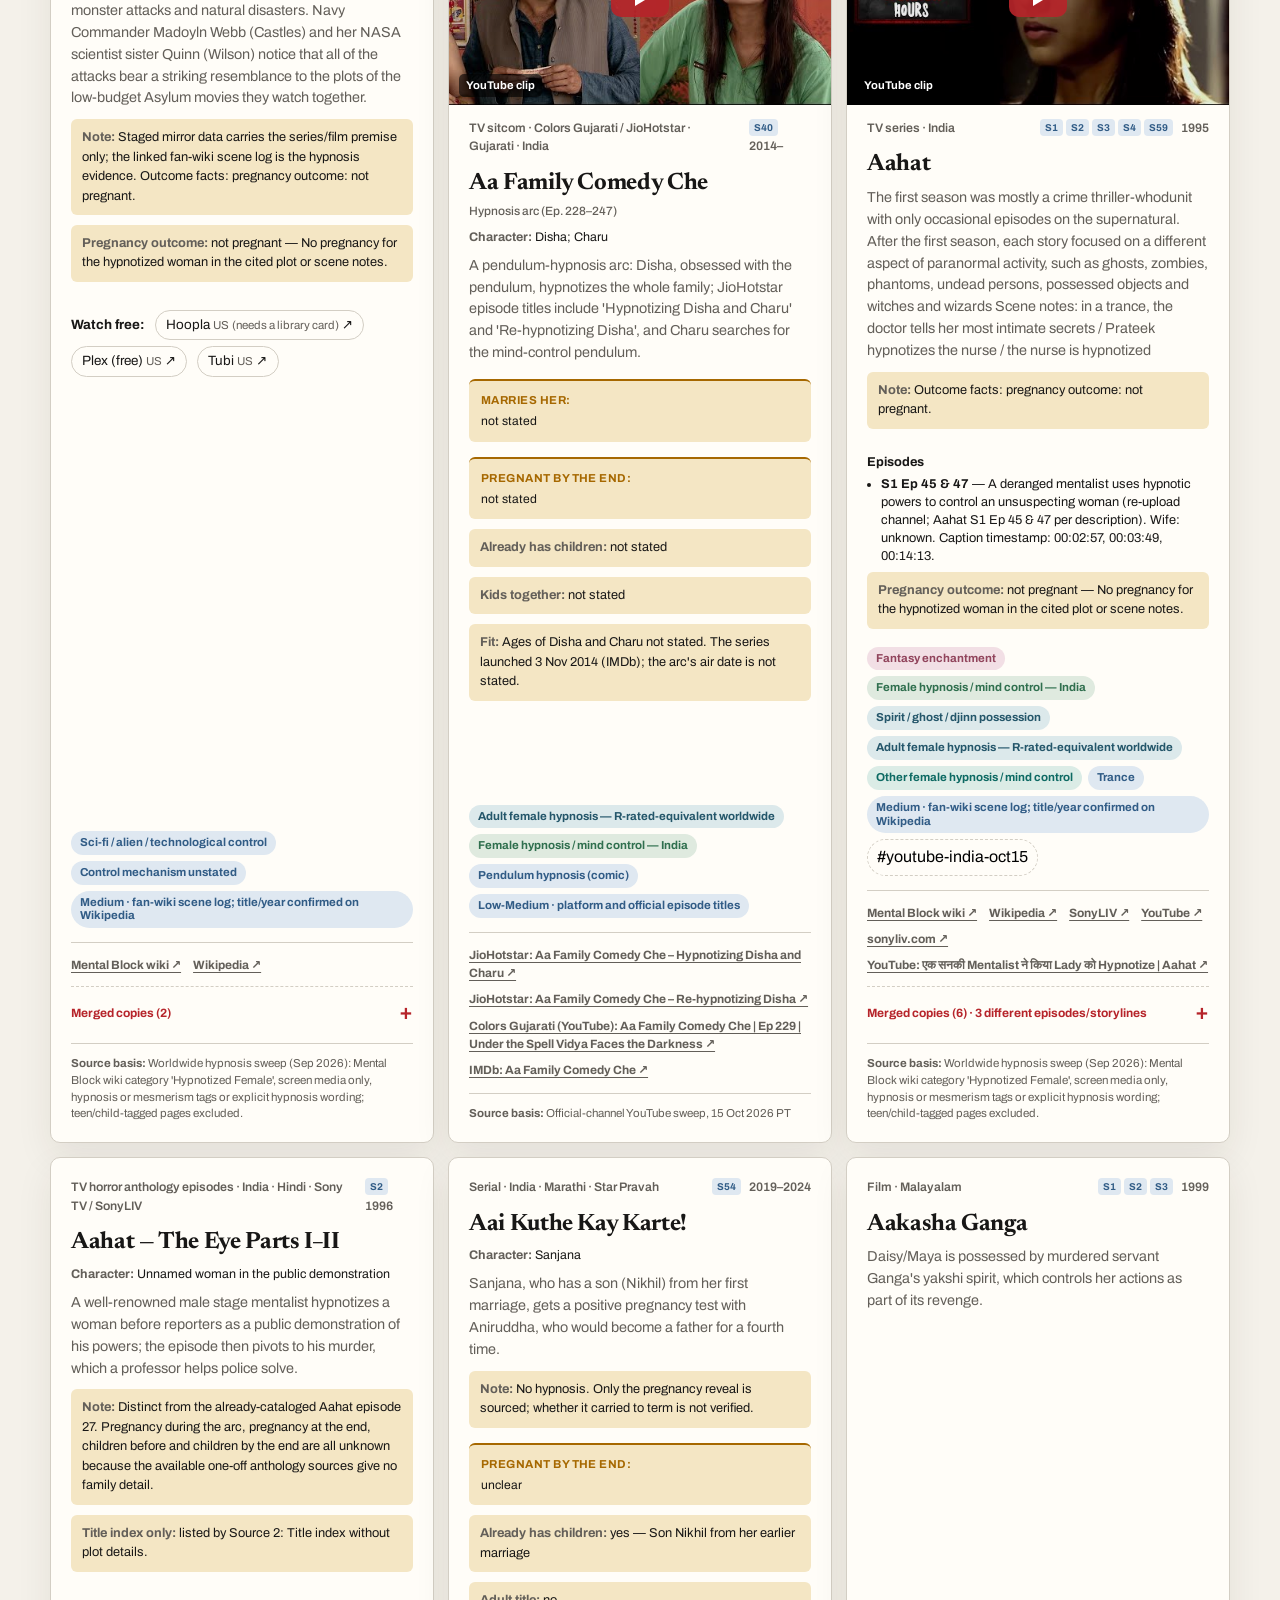
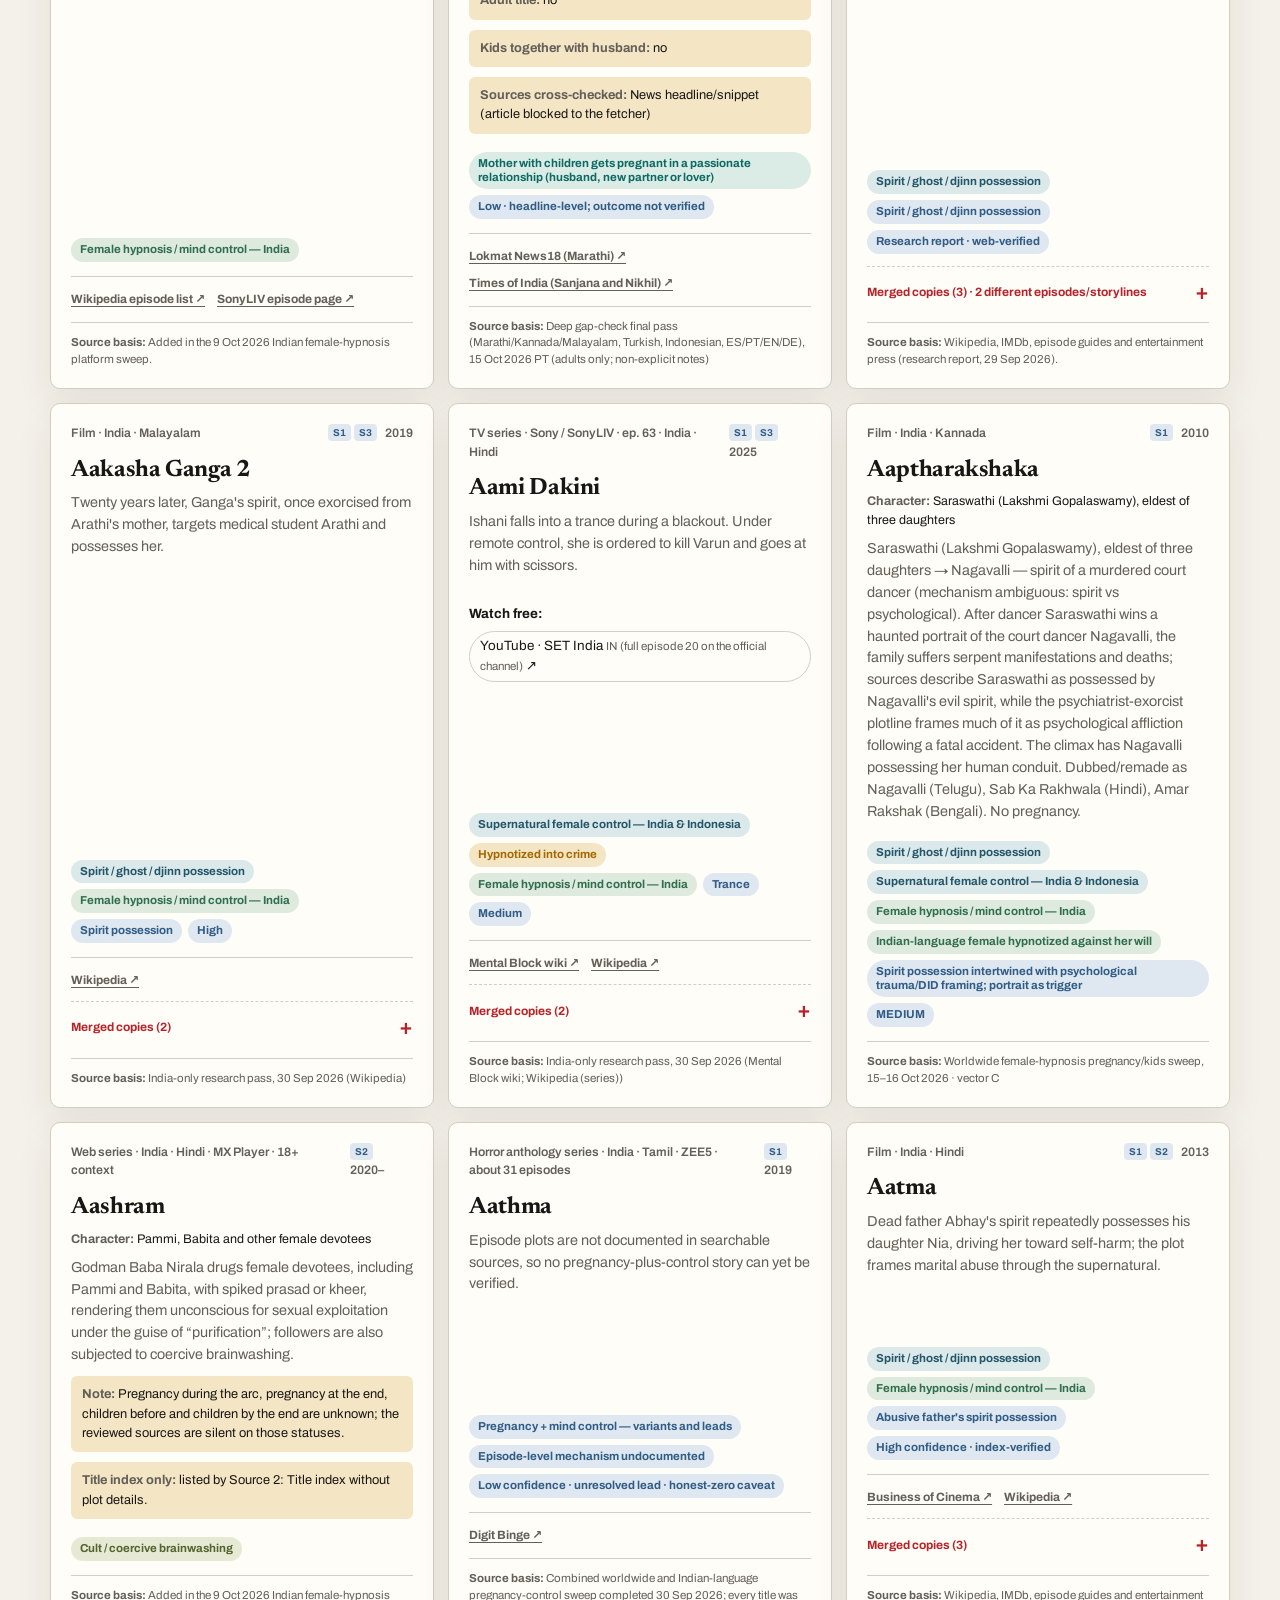
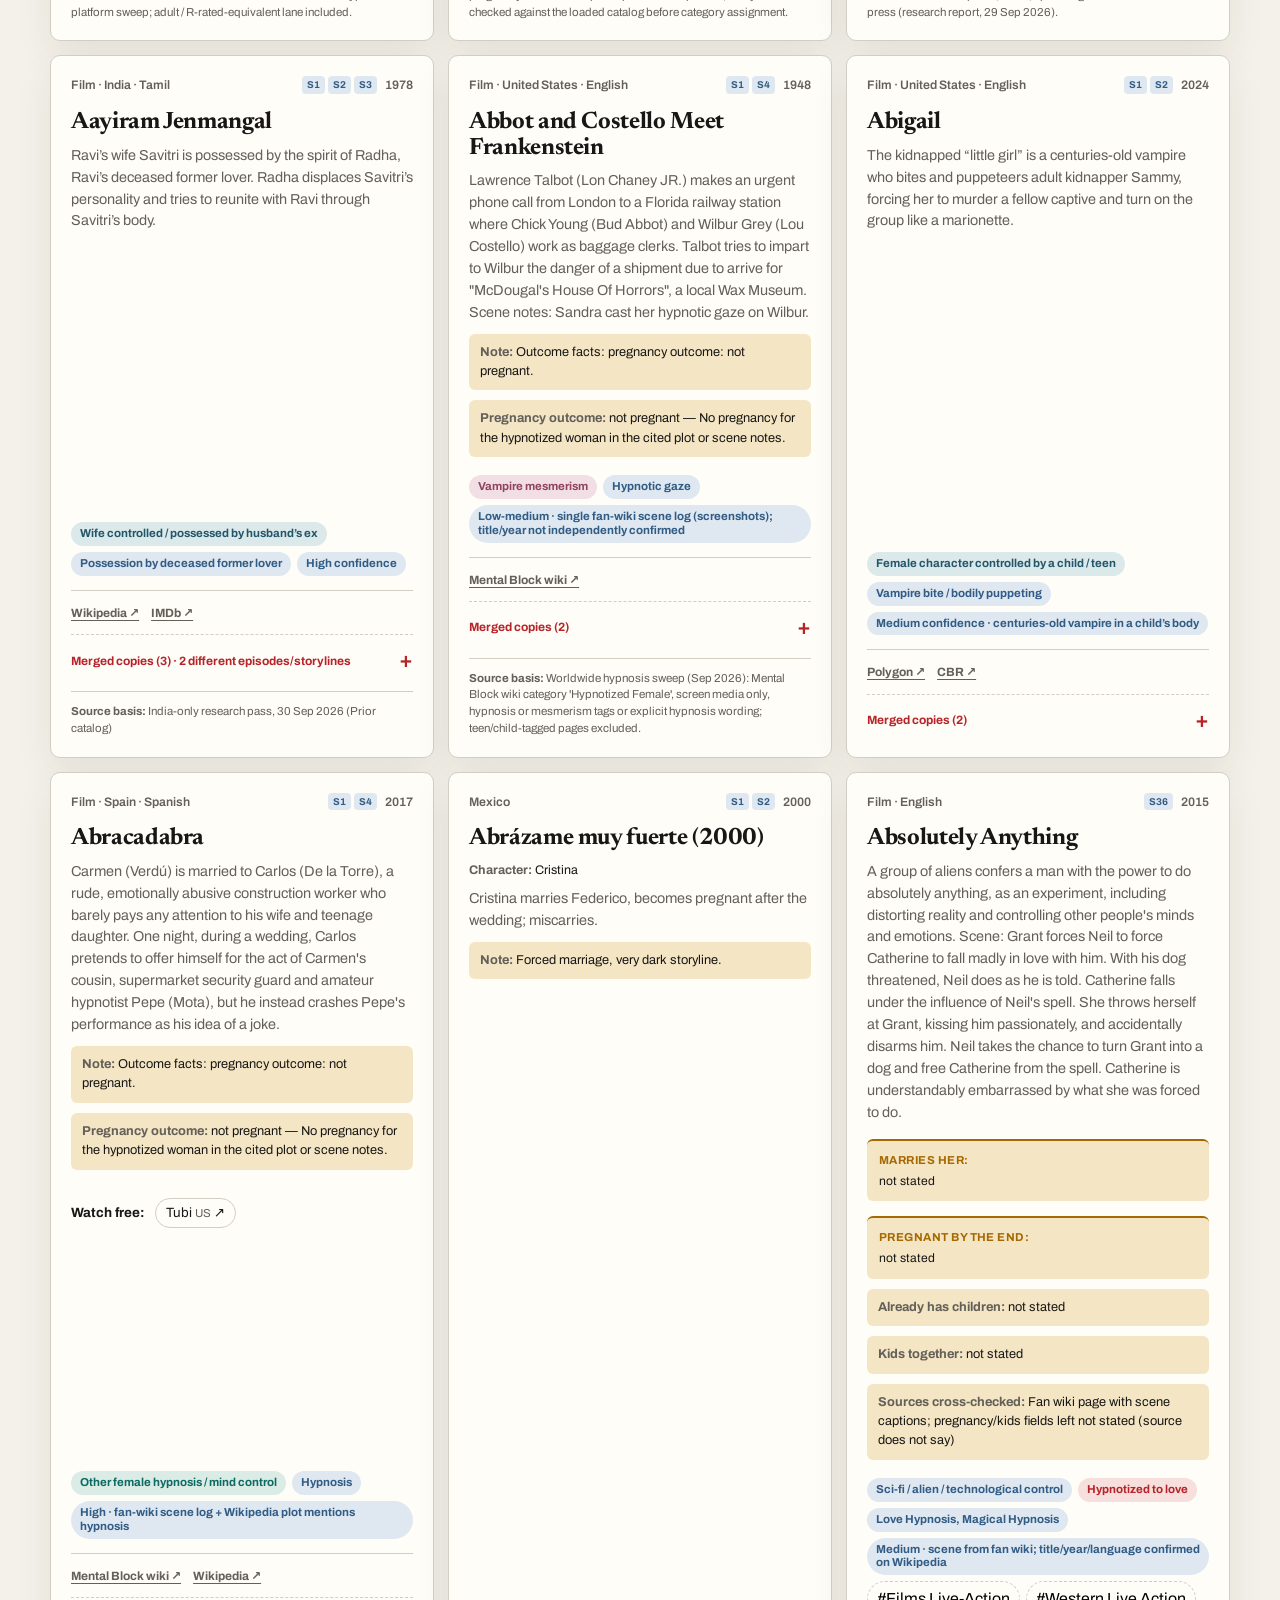
==== commit fb9c1f44: "Add separate Reads catalog page (reads/): 19 verified entries (novels, comics, manga/manhwa); hardco" ====
--- a/index.html
+++ b/index.html
@@ -14,7 +14,7 @@
 <body>
 <div class="topbar"><div class="wrap">
   <span>Merged mirror of two muse.ai catalog pages plus curated research additions (India-only, worldwide hypnosis, hypnotized-to-love and pregnant-character intimacy) · source notes: “Content is user generated and unverified.”</span>
-  <span><a href="data.json" download>Download data.json</a> · <a href="dedupe_report.json">Dedupe report</a></span>
+  <span><a href="reads/">Reads catalog (comics, manga, novels)</a> · <a href="data.json" download>Download data.json</a> · <a href="dedupe_report.json">Dedupe report</a></span>
 </div></div>
 
 <div class="srcbar"><div class="wrap" id="srcinfo"></div></div>
--- a/assets/style.css
+++ b/assets/style.css
@@ -97,6 +97,11 @@
 .category-note{grid-column:1/-1;margin:8px 0 6px;padding:16px 18px;background:var(--soft-teal);border-top:2px solid var(--teal);color:var(--ink);font-size:.86rem}
 .category-note strong{color:var(--teal)}
 .summary{font-size:.9rem;color:var(--muted);margin:0 0 18px}
+.outcome{display:grid;gap:5px;margin:-3px 0 18px;padding:11px 12px;border-top:2px solid var(--gold);background:var(--soft-gold);font-size:.76rem;line-height:1.42;color:var(--ink)}
+.outcome>strong{font-size:.72rem;color:var(--gold);letter-spacing:.04em;text-transform:uppercase}
+.outcome-items{display:flex;flex-wrap:wrap;gap:4px 14px}
+.outcome-item b{font-weight:700;color:var(--muted)}
+.outcome-note{color:var(--muted);font-style:italic}
 .tags{display:flex;flex-wrap:wrap;gap:6px;margin-top:auto}
 .tag.love,.tag.forced-obedience,.tag.hypnotized-to-marry{color:var(--accent);background:var(--soft-red)}
 .tag.adult-hypnosis{color:var(--navy);background:var(--soft-navy)}
@@ -268,33 +273,6 @@
 #labelToggle{height:44px;border:1px solid var(--line);background:var(--surface);color:var(--ink);border-radius:8px;padding:0 13px;cursor:pointer}
 #labelToggle[aria-pressed="true"]{background:var(--ink);color:var(--paper);border-color:var(--ink)}
 .content-label{margin:0 0 6px;padding:4px 8px;border:2px solid #b3261e;border-radius:6px;color:#b3261e;font-size:.85em;display:inline-block}
-
-/* dual-handle year slider (two range inputs sharing one track) */
-.yr-slider{flex:1 1 300px;min-width:220px;display:flex;flex-direction:column;gap:2px}
-.yr-slider output{font-weight:600;font-variant-numeric:tabular-nums;font-size:.95em}
-.yr-track{position:relative;height:34px;touch-action:pan-y}
-.yr-track::before{content:"";position:absolute;left:12px;right:12px;top:50%;height:6px;margin-top:-3px;border-radius:3px;background:rgba(127,127,127,.32)}
-.yr-fill{position:absolute;top:50%;height:6px;margin-top:-3px;border-radius:3px;background:currentColor;opacity:.75;pointer-events:none}
-.yr-track input[type=range]{position:absolute;left:0;top:0;width:100%;height:34px;margin:0;padding:0;border:0;background:none;box-shadow:none;pointer-events:none;-webkit-appearance:none;appearance:none;outline:none;min-width:0}
-.yr-track input[type=range]::-webkit-slider-runnable-track{height:34px;background:none;border:0}
-.yr-track input[type=range]::-moz-range-track{height:34px;background:none;border:0}
-.yr-track input[type=range]::-webkit-slider-thumb{-webkit-appearance:none;pointer-events:auto;width:24px;height:24px;margin-top:5px;border-radius:50%;background:#fff;border:2px solid #333;box-shadow:0 1px 3px rgba(0,0,0,.35);cursor:grab}
-.yr-track input[type=range]::-moz-range-thumb{pointer-events:auto;width:22px;height:22px;border-radius:50%;background:#fff;border:2px solid #333;box-shadow:0 1px 3px rgba(0,0,0,.35);cursor:grab}
-.yr-track input[type=range]:focus-visible::-webkit-slider-thumb{outline:3px solid #4a90e2;outline-offset:2px}
-.yr-track input[type=range]:focus-visible::-moz-range-thumb{outline:3px solid #4a90e2;outline-offset:2px}
-@media (pointer:coarse){.yr-track,.yr-track input[type=range],.yr-track input[type=range]::-webkit-slider-runnable-track{height:44px}
-  .yr-track input[type=range]::-webkit-slider-thumb{width:32px;height:32px;margin-top:6px}
-  .yr-track input[type=range]::-moz-range-thumb{width:30px;height:30px}
-  .yr-track::before{left:16px;right:16px}}
-@media(max-width:640px){.more-panel .yr-slider{flex:1 1 100%}}
-/* smart search chips */
-.chips{display:flex;flex-wrap:wrap;gap:6px;align-items:center;margin:0 0 14px}
-.chips[hidden]{display:none}
-.chips-lbl{font-weight:600;margin-right:2px}
-.chips-help{flex:1 1 100%;font-size:.82em;opacity:.7}
-.chip{font:inherit;font-size:.86em;border-radius:999px;padding:4px 10px;border:1px solid rgba(127,127,127,.5);background:transparent;color:inherit;cursor:pointer;line-height:1.3}
-.chip.hard,.chip.not{background:rgba(127,127,127,.18);border-color:currentColor}
-.chip.not{text-decoration:none;border-style:dashed}
-.chip.text{font-style:italic}
-.chip.off{opacity:.45;text-decoration:line-through}
-.chip span{margin-left:4px;font-weight:700}
+.tier{grid-column:1/-1;display:flex;gap:10px;align-items:baseline;flex-wrap:wrap;border-top:2px solid currentColor;padding:10px 0 2px;margin-top:6px}
+.tier span{opacity:.7;font-size:.9em}
+.tier.tier2,.tier.tier3{border-top-style:dashed;opacity:.9}
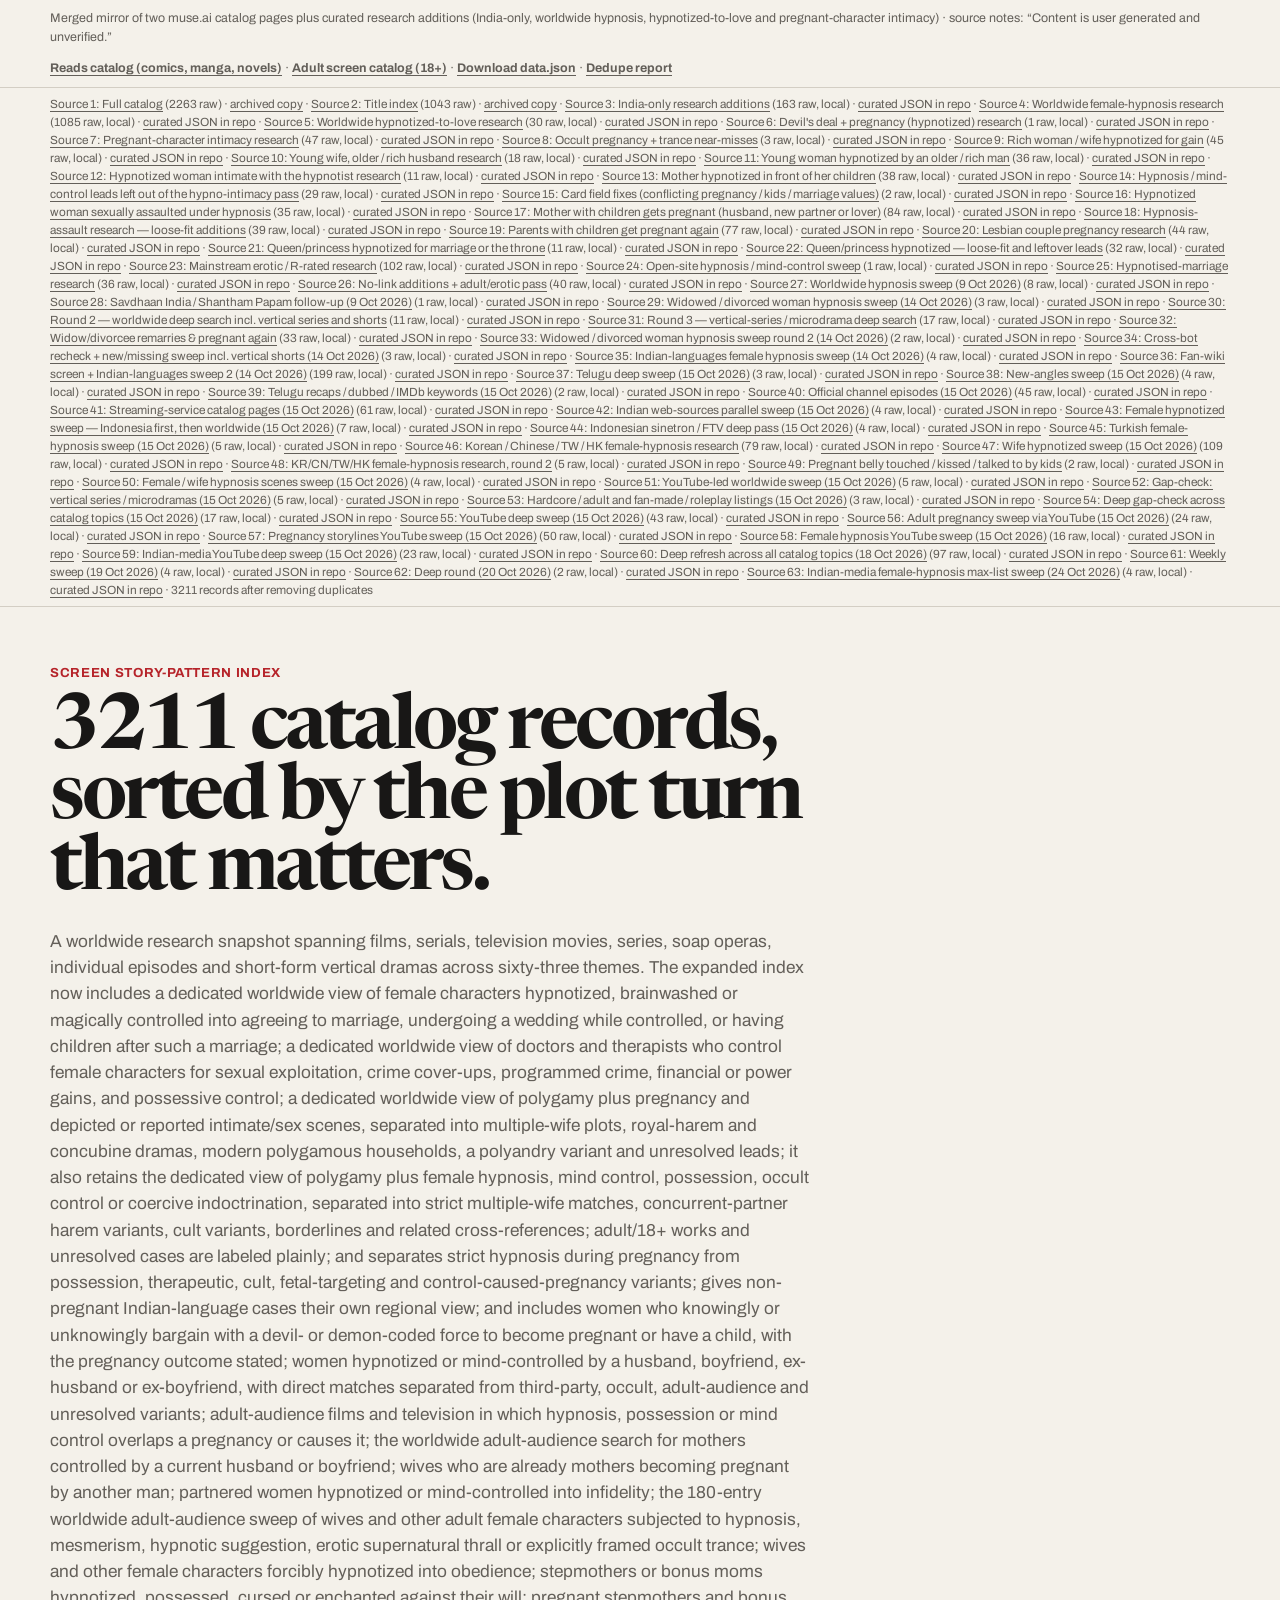
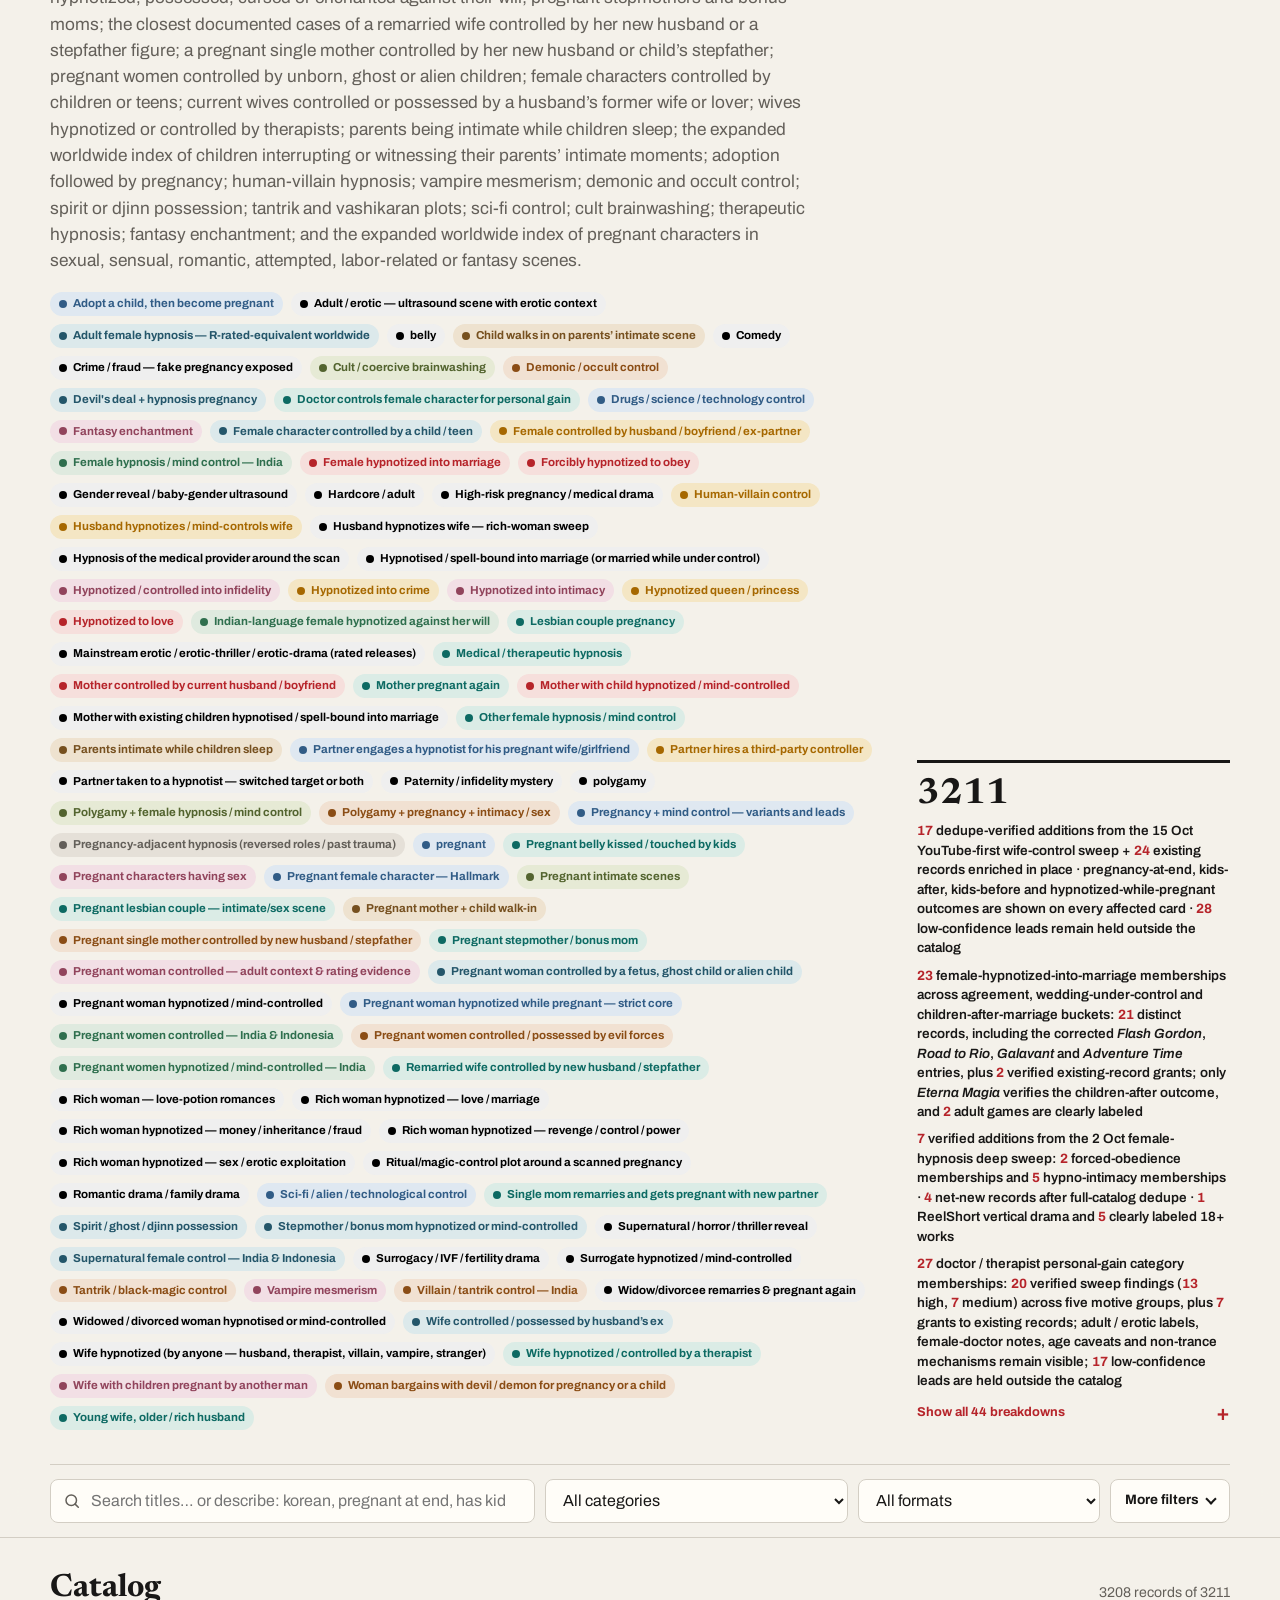
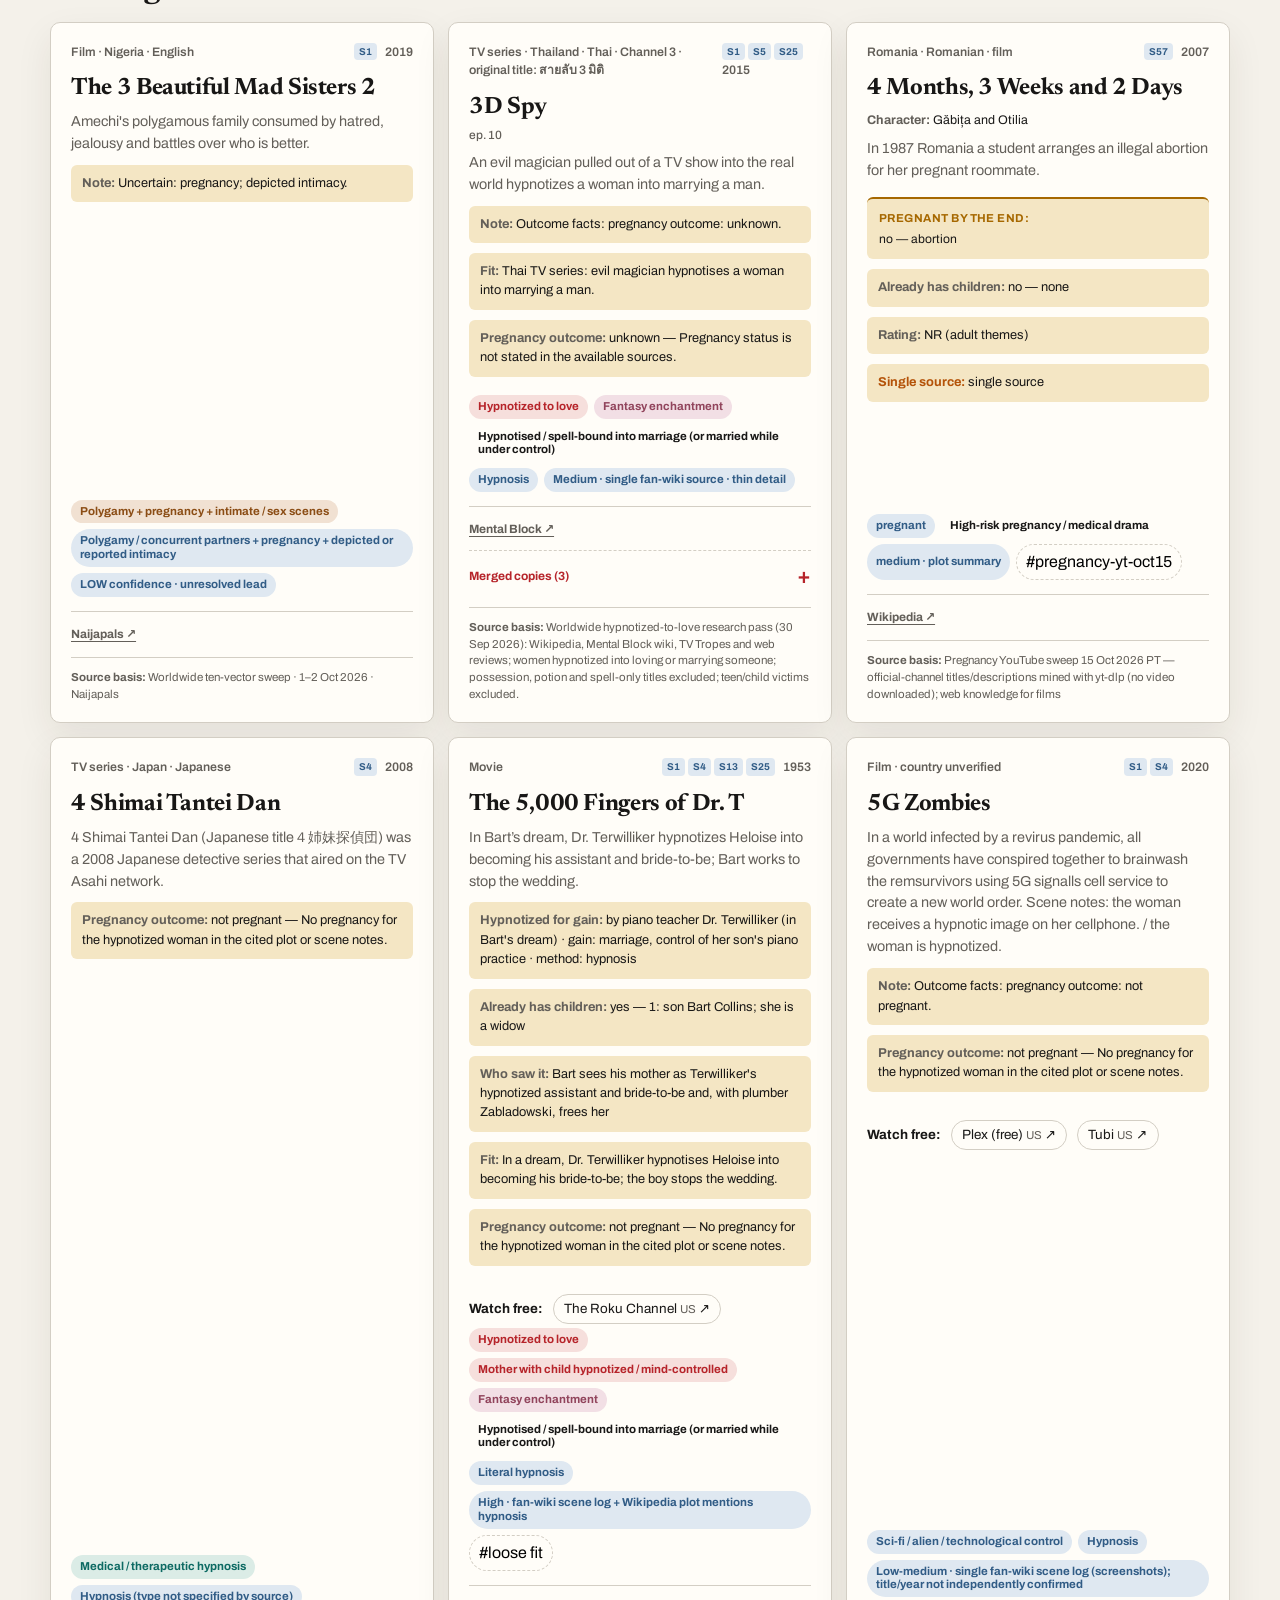
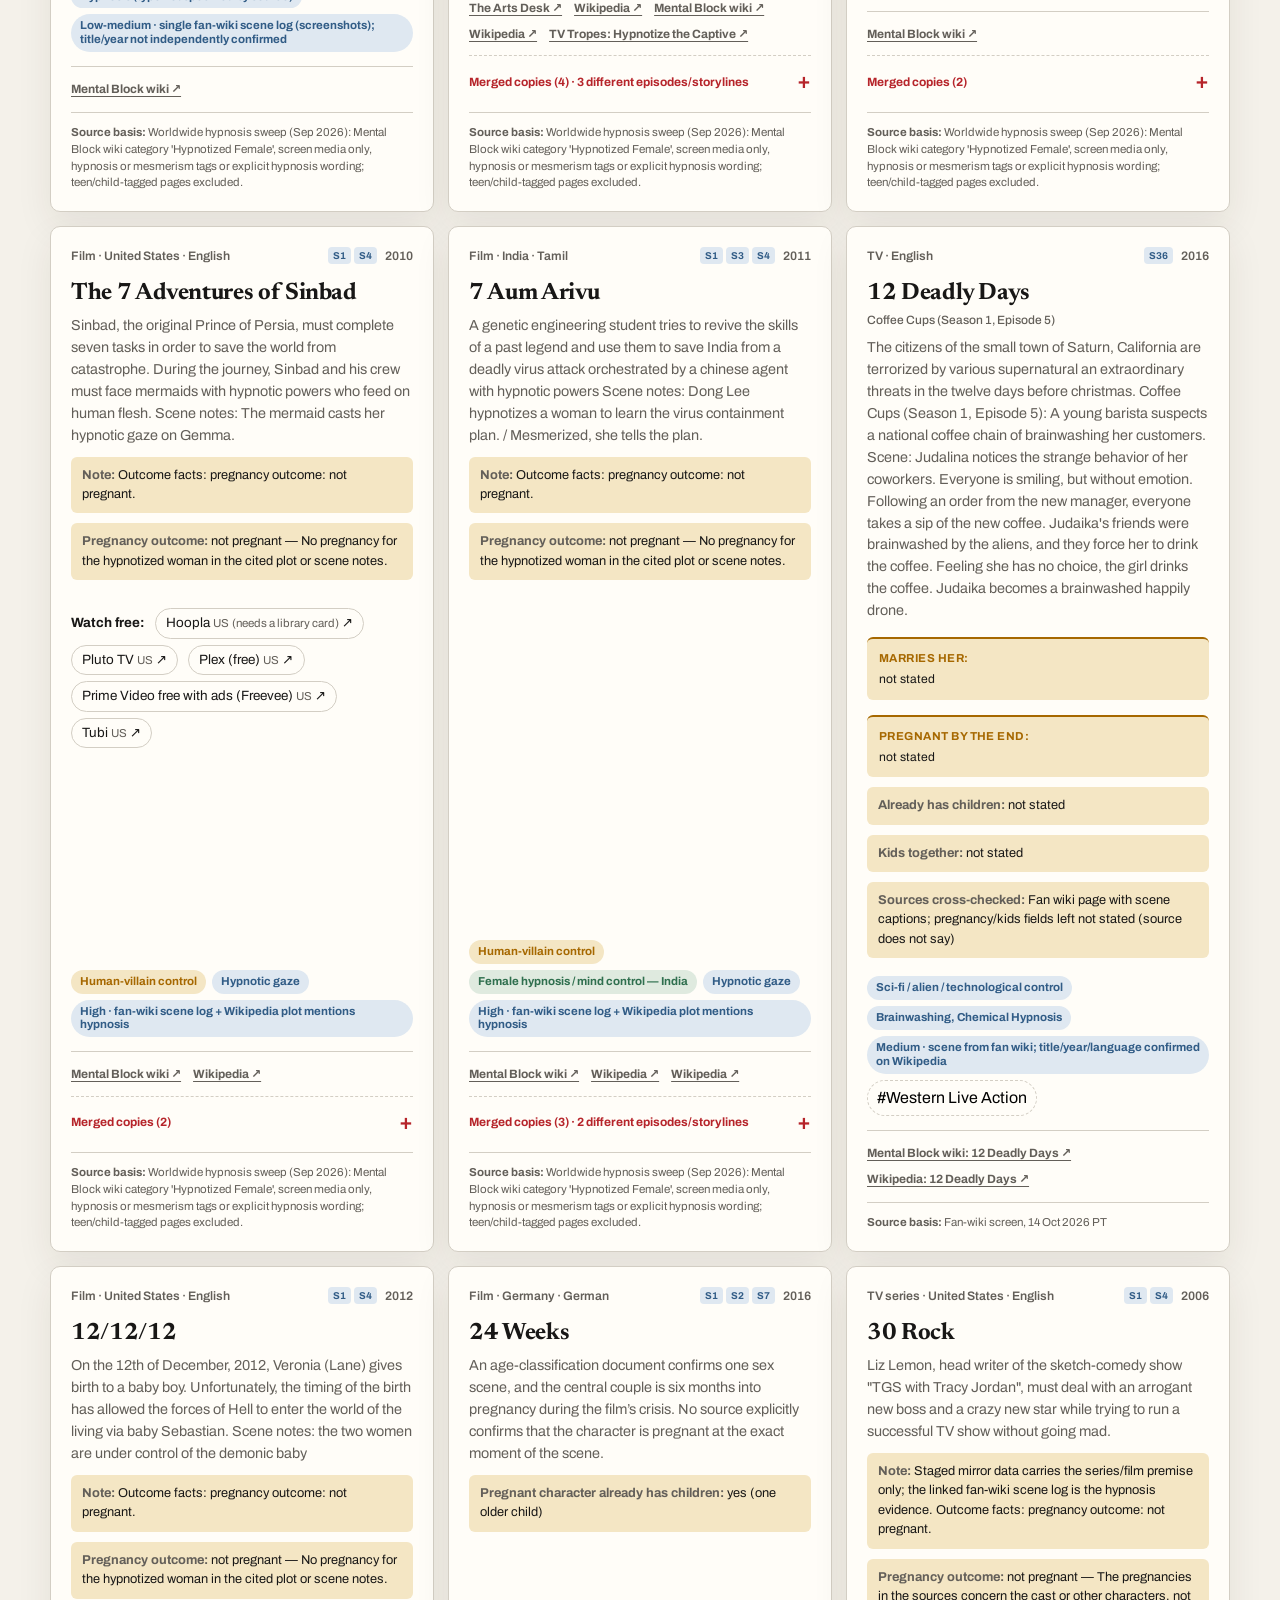
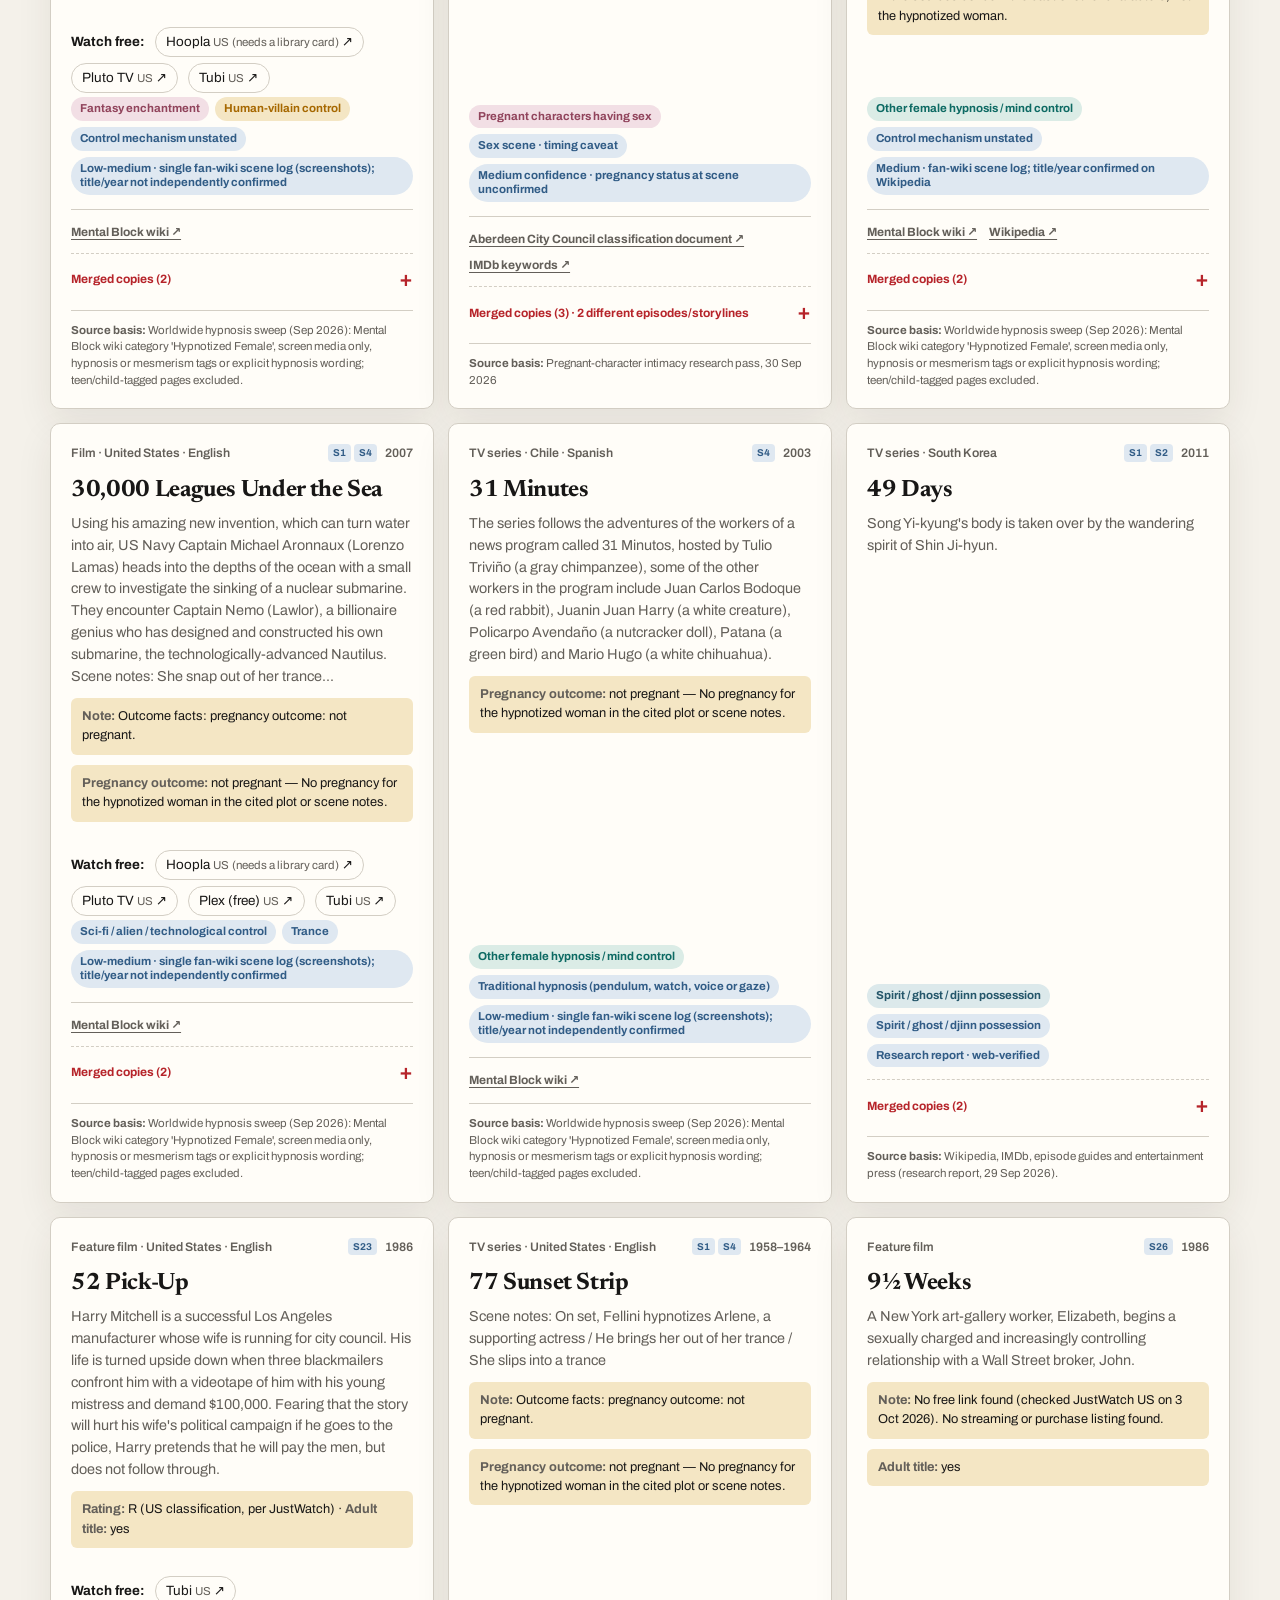
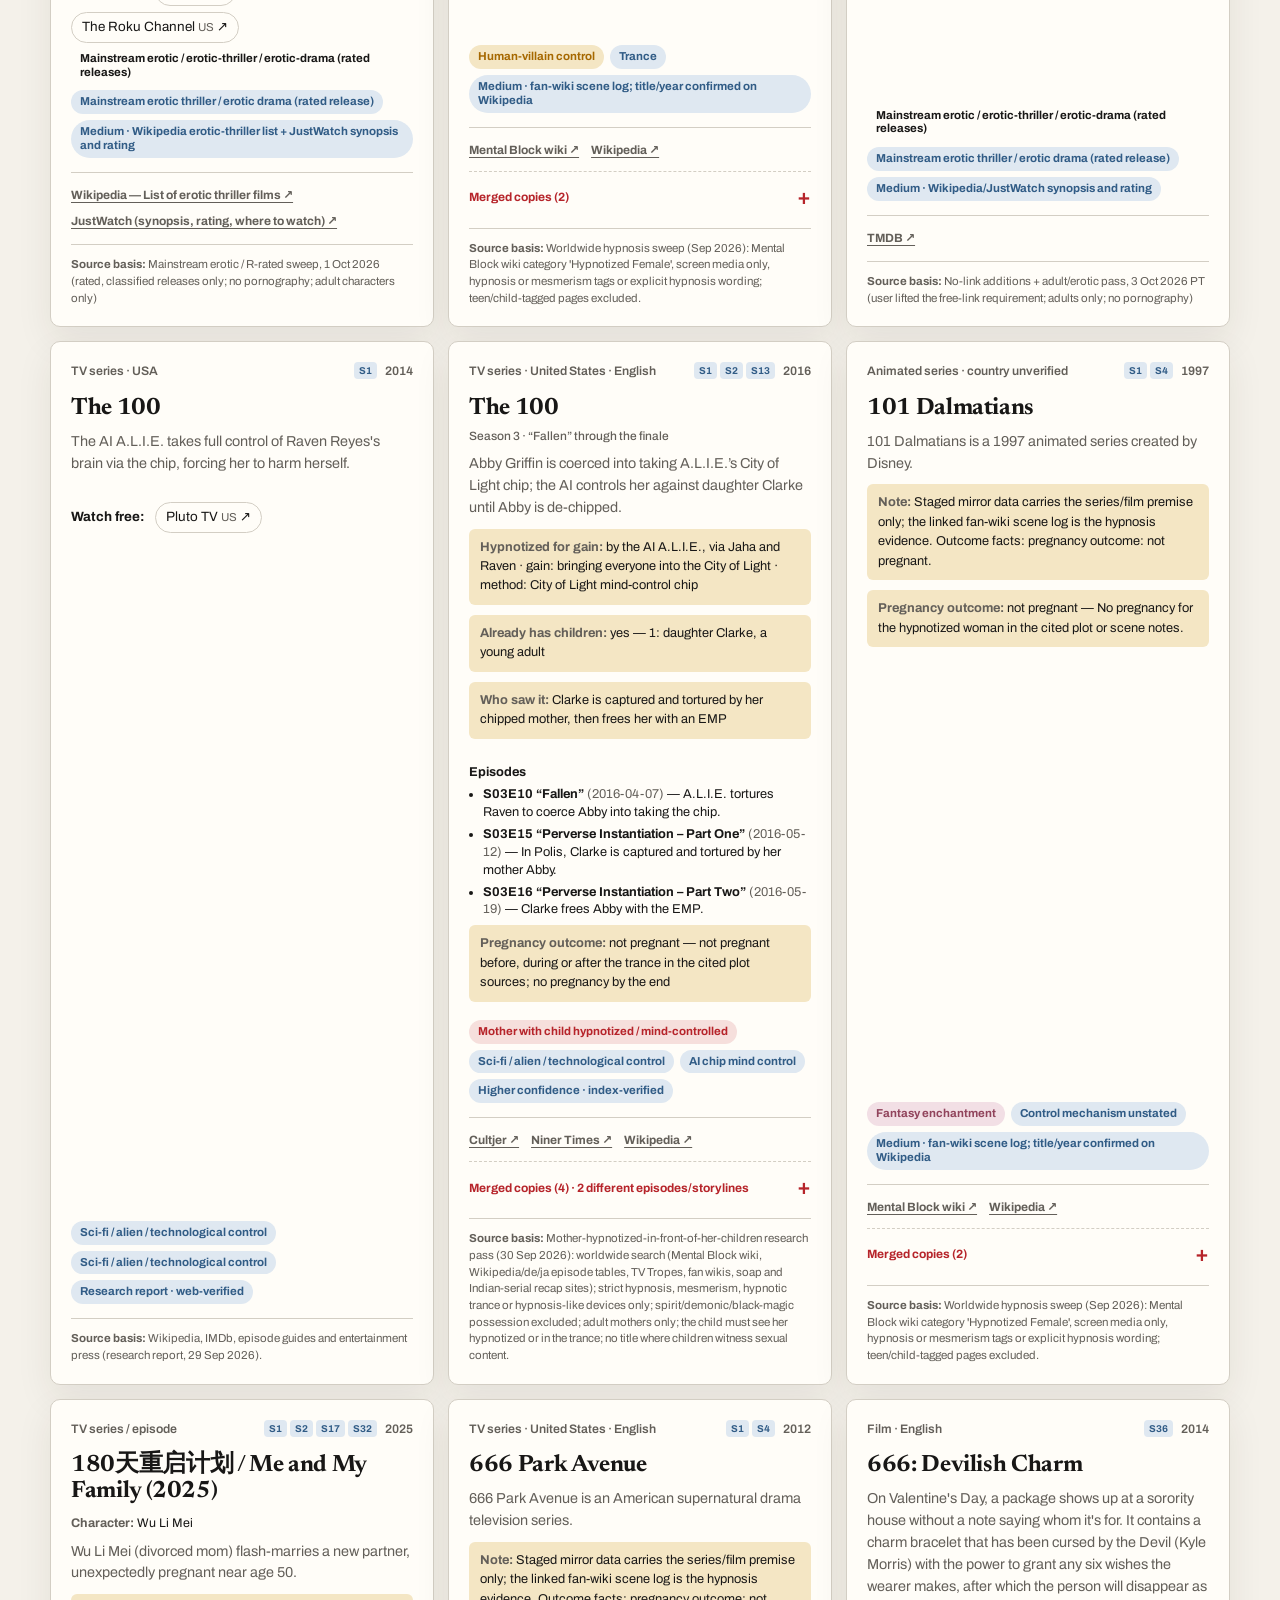
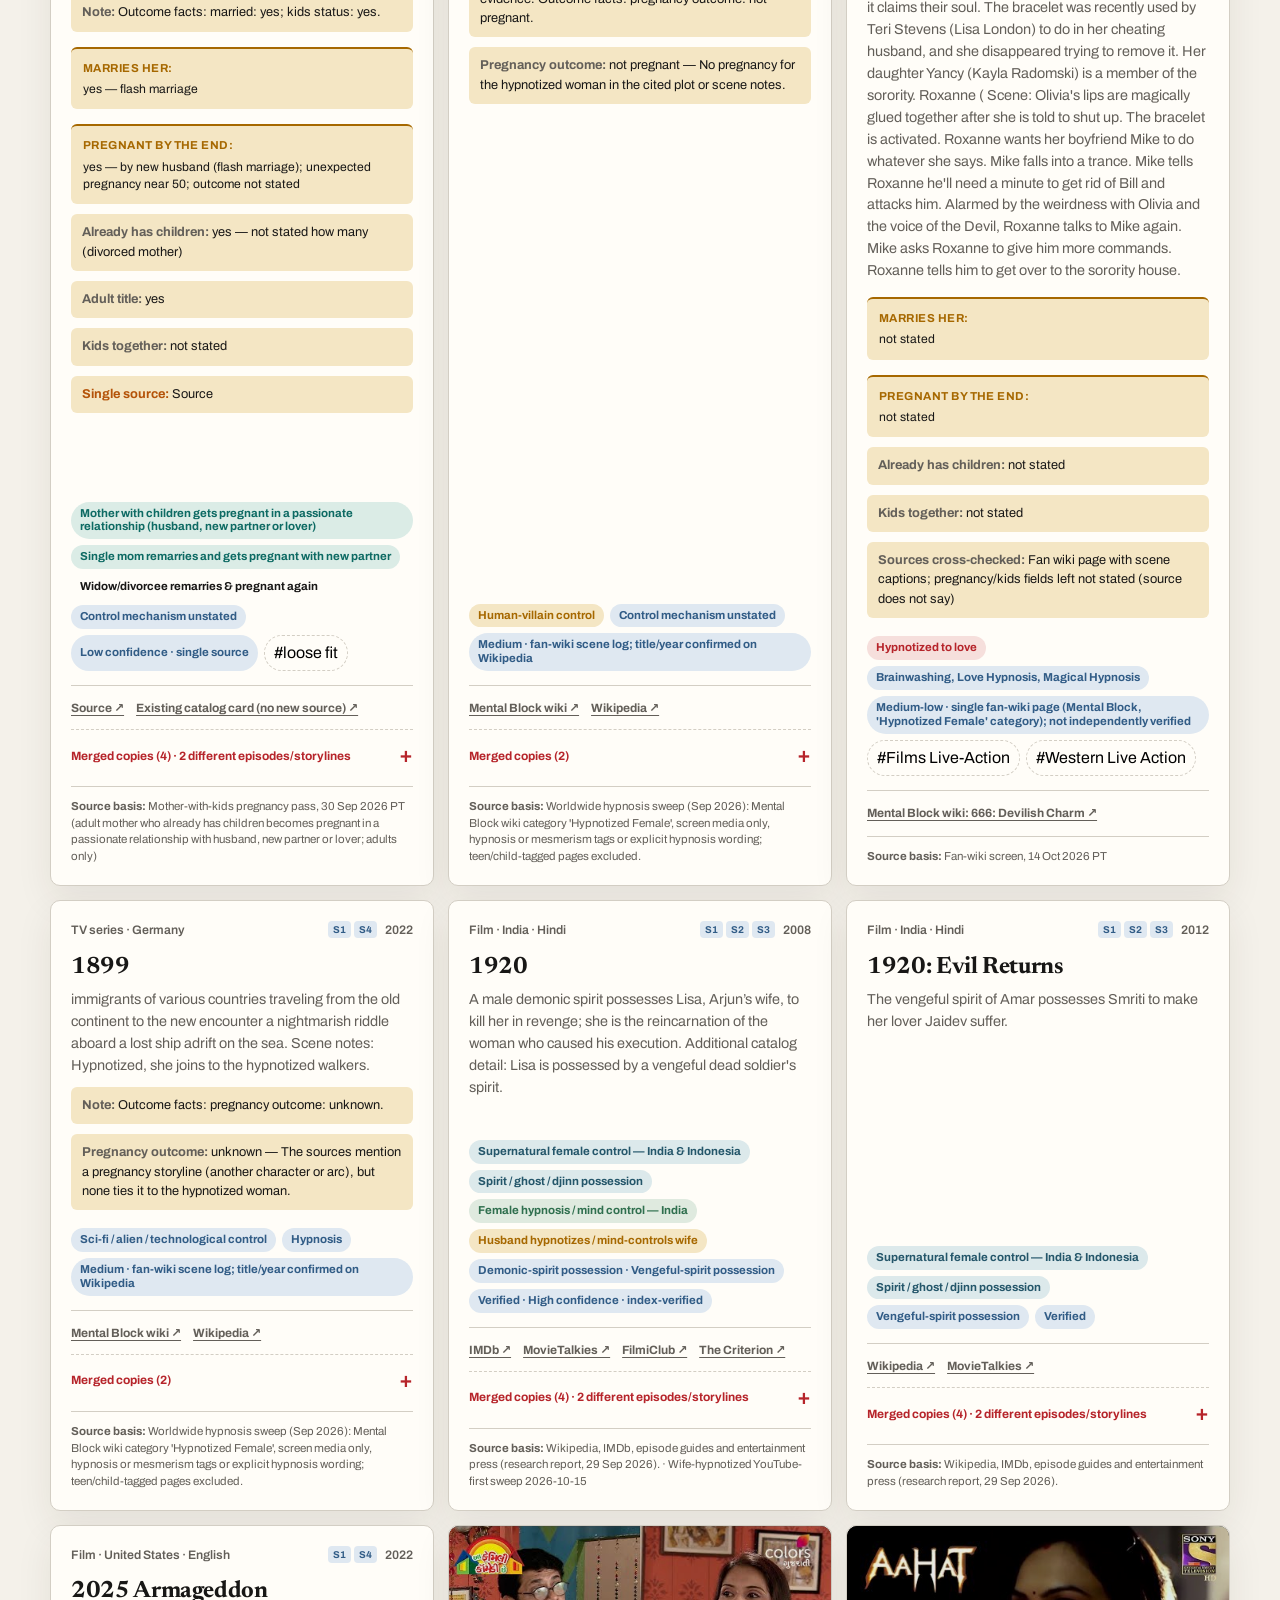
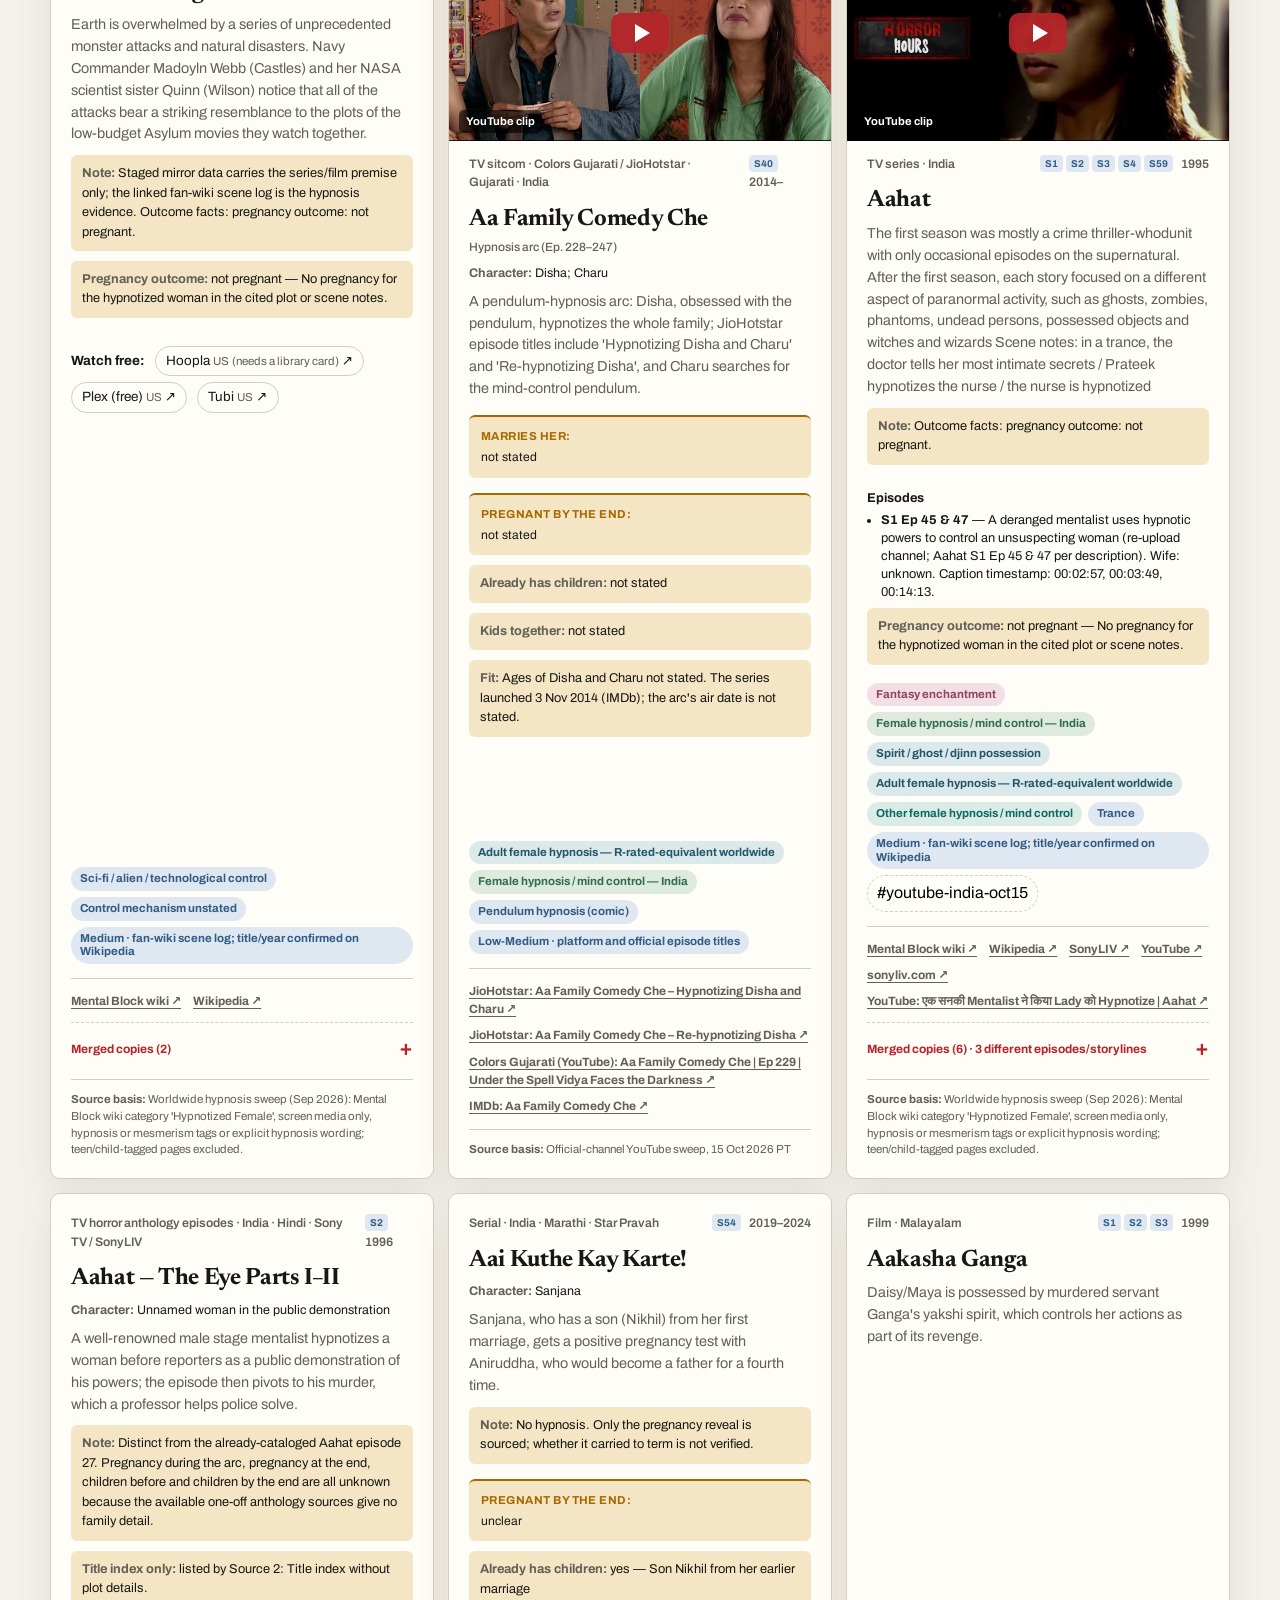
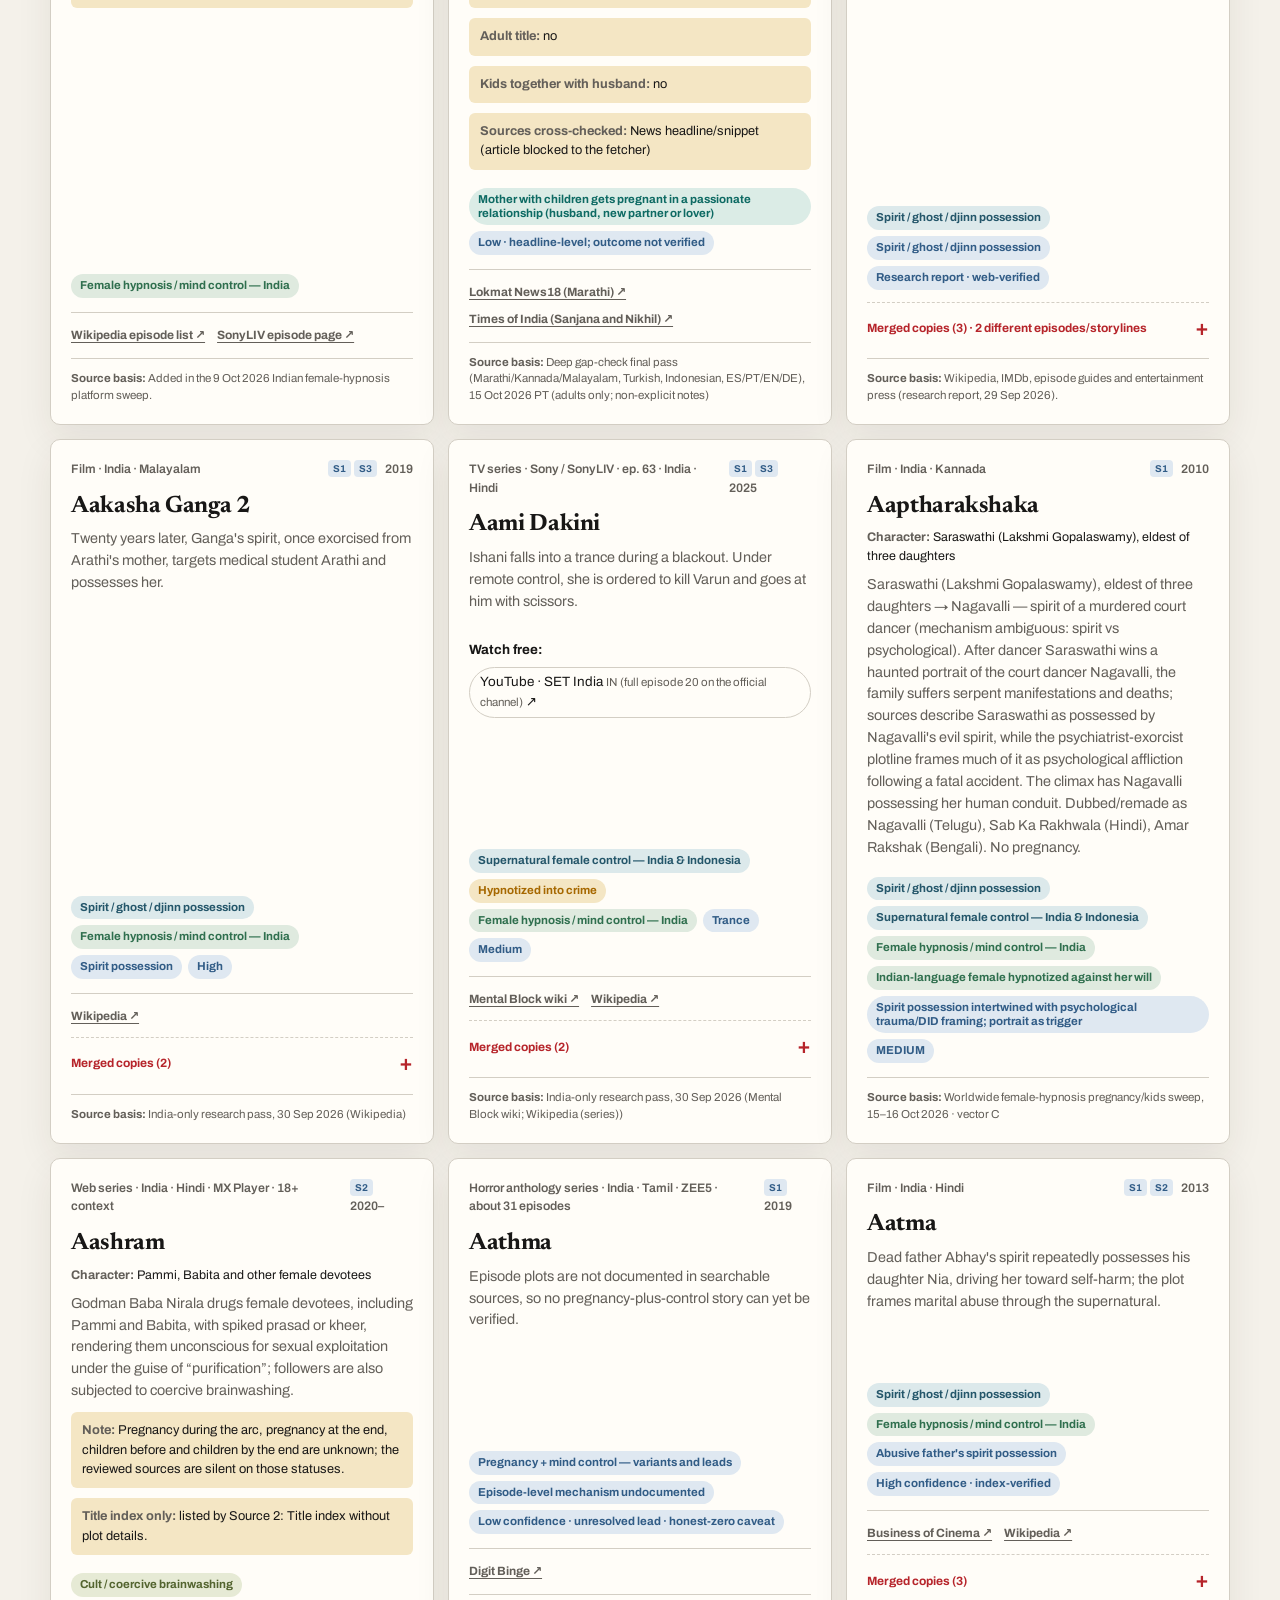
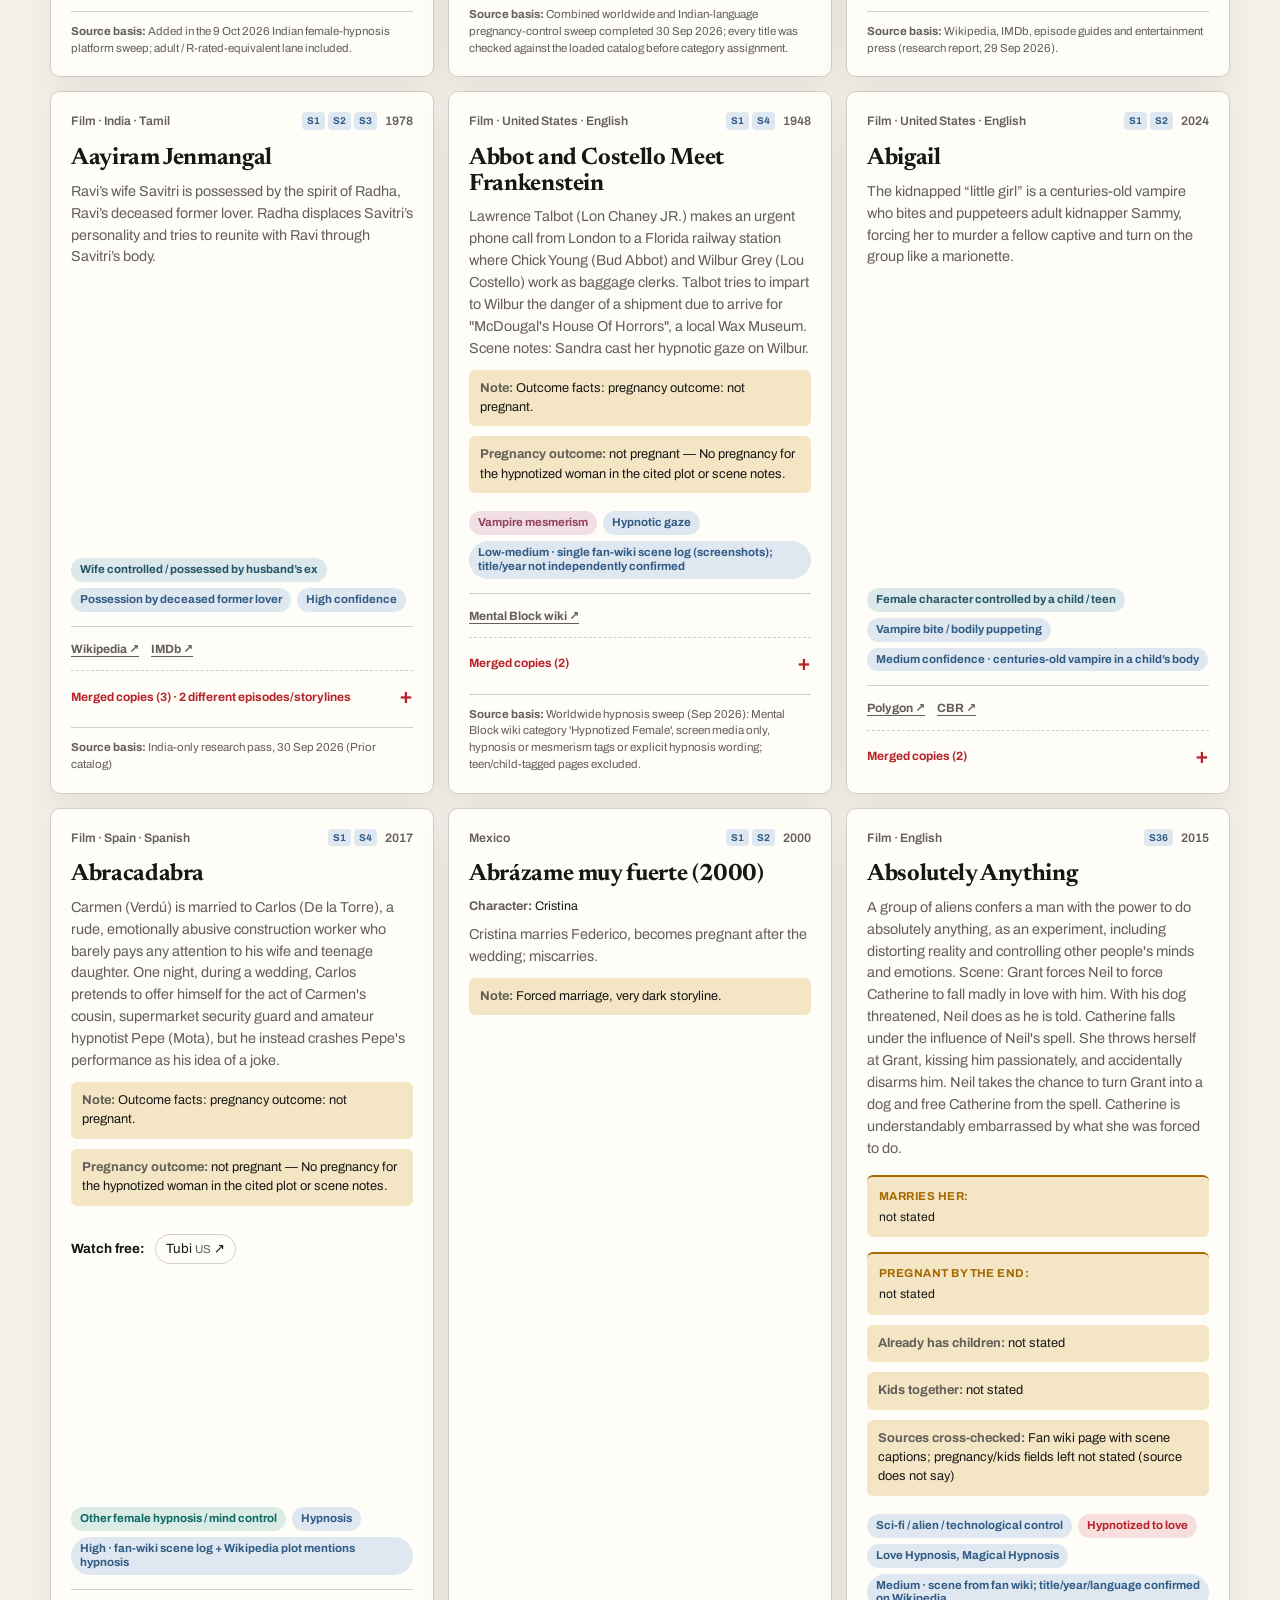
==== commit 3f1e6afd: "Add separate Adult screen catalog (adult/): 1,619 erotic / R-rated titles from Wikipedia category tr" ====
--- a/index.html
+++ b/index.html
@@ -14,7 +14,7 @@
 <body>
 <div class="topbar"><div class="wrap">
   <span>Merged mirror of two muse.ai catalog pages plus curated research additions (India-only, worldwide hypnosis, hypnotized-to-love and pregnant-character intimacy) · source notes: “Content is user generated and unverified.”</span>
-  <span><a href="reads/">Reads catalog (comics, manga, novels)</a> · <a href="data.json" download>Download data.json</a> · <a href="dedupe_report.json">Dedupe report</a></span>
+  <span><a href="reads/">Reads catalog (comics, manga, novels)</a> · <a href="adult/">Adult screen catalog (18+)</a> · <a href="data.json" download>Download data.json</a> · <a href="dedupe_report.json">Dedupe report</a></span>
 </div></div>
 
 <div class="srcbar"><div class="wrap" id="srcinfo"></div></div>
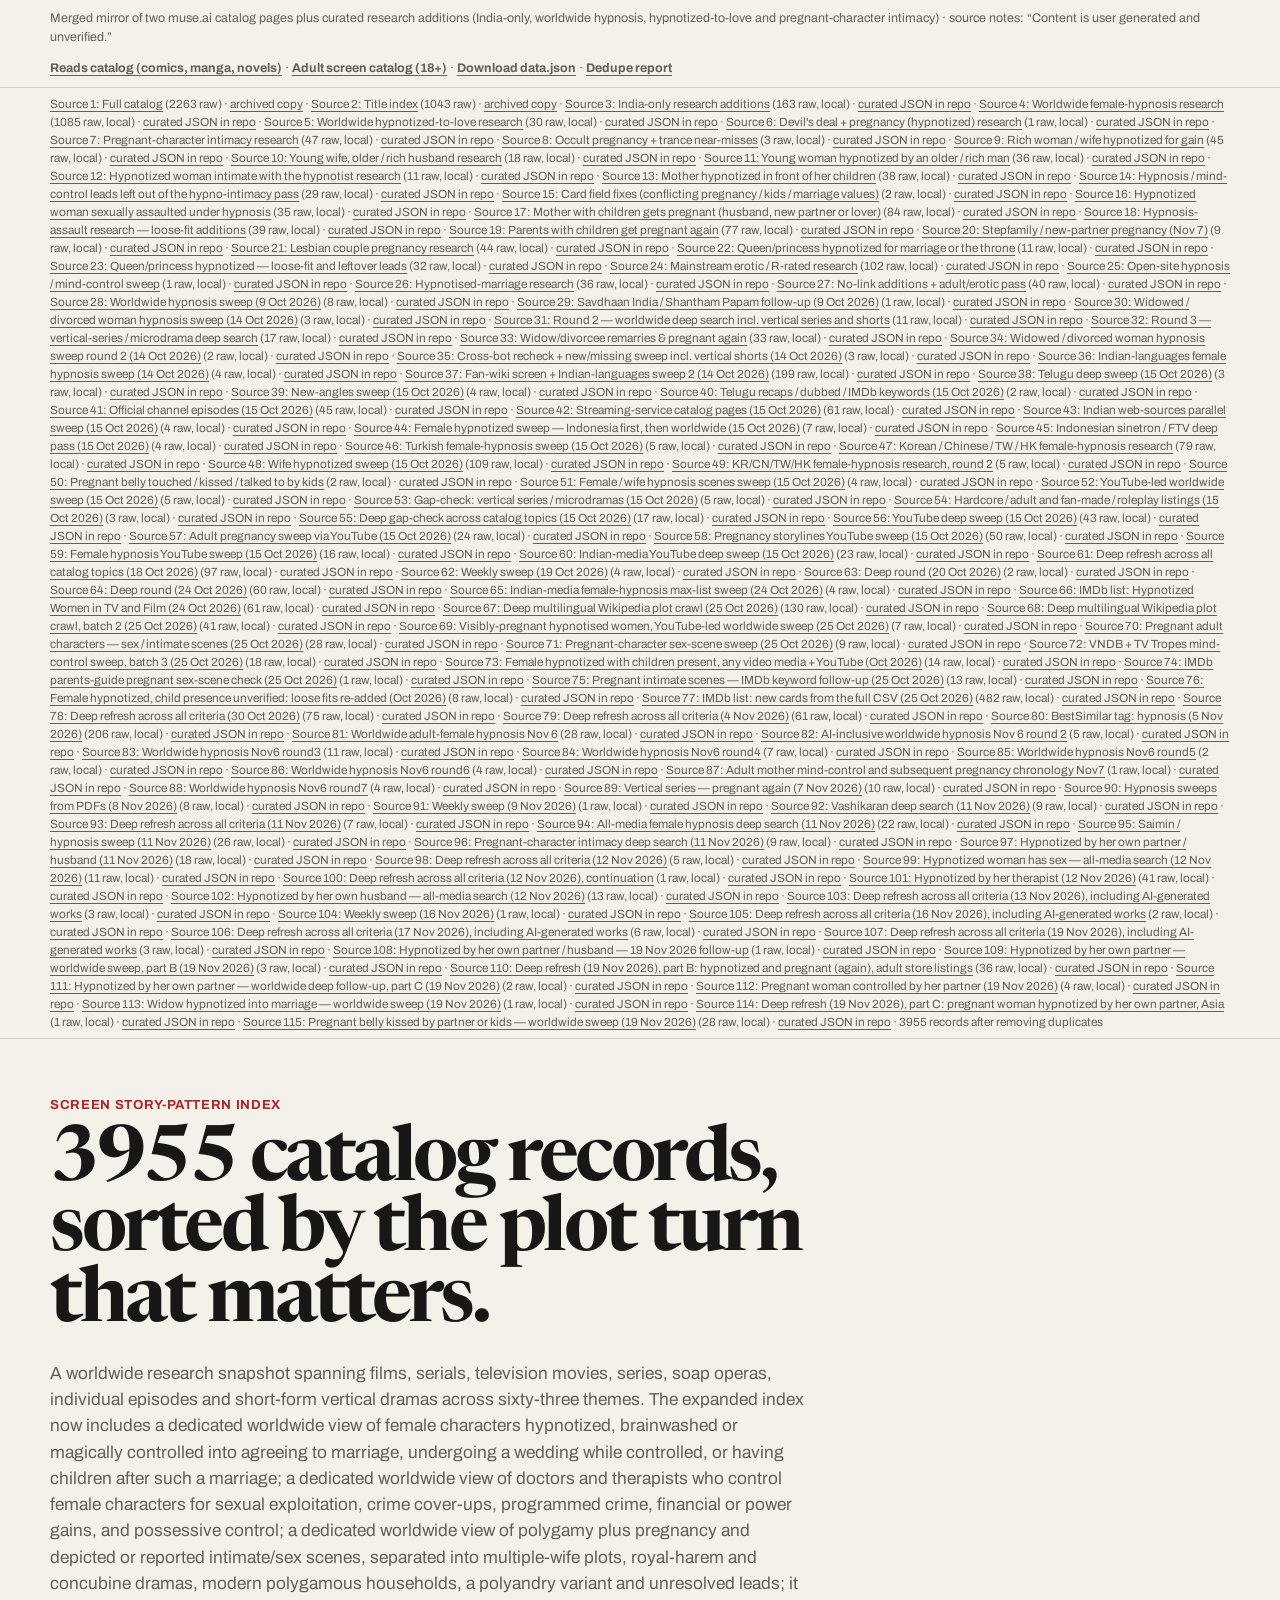
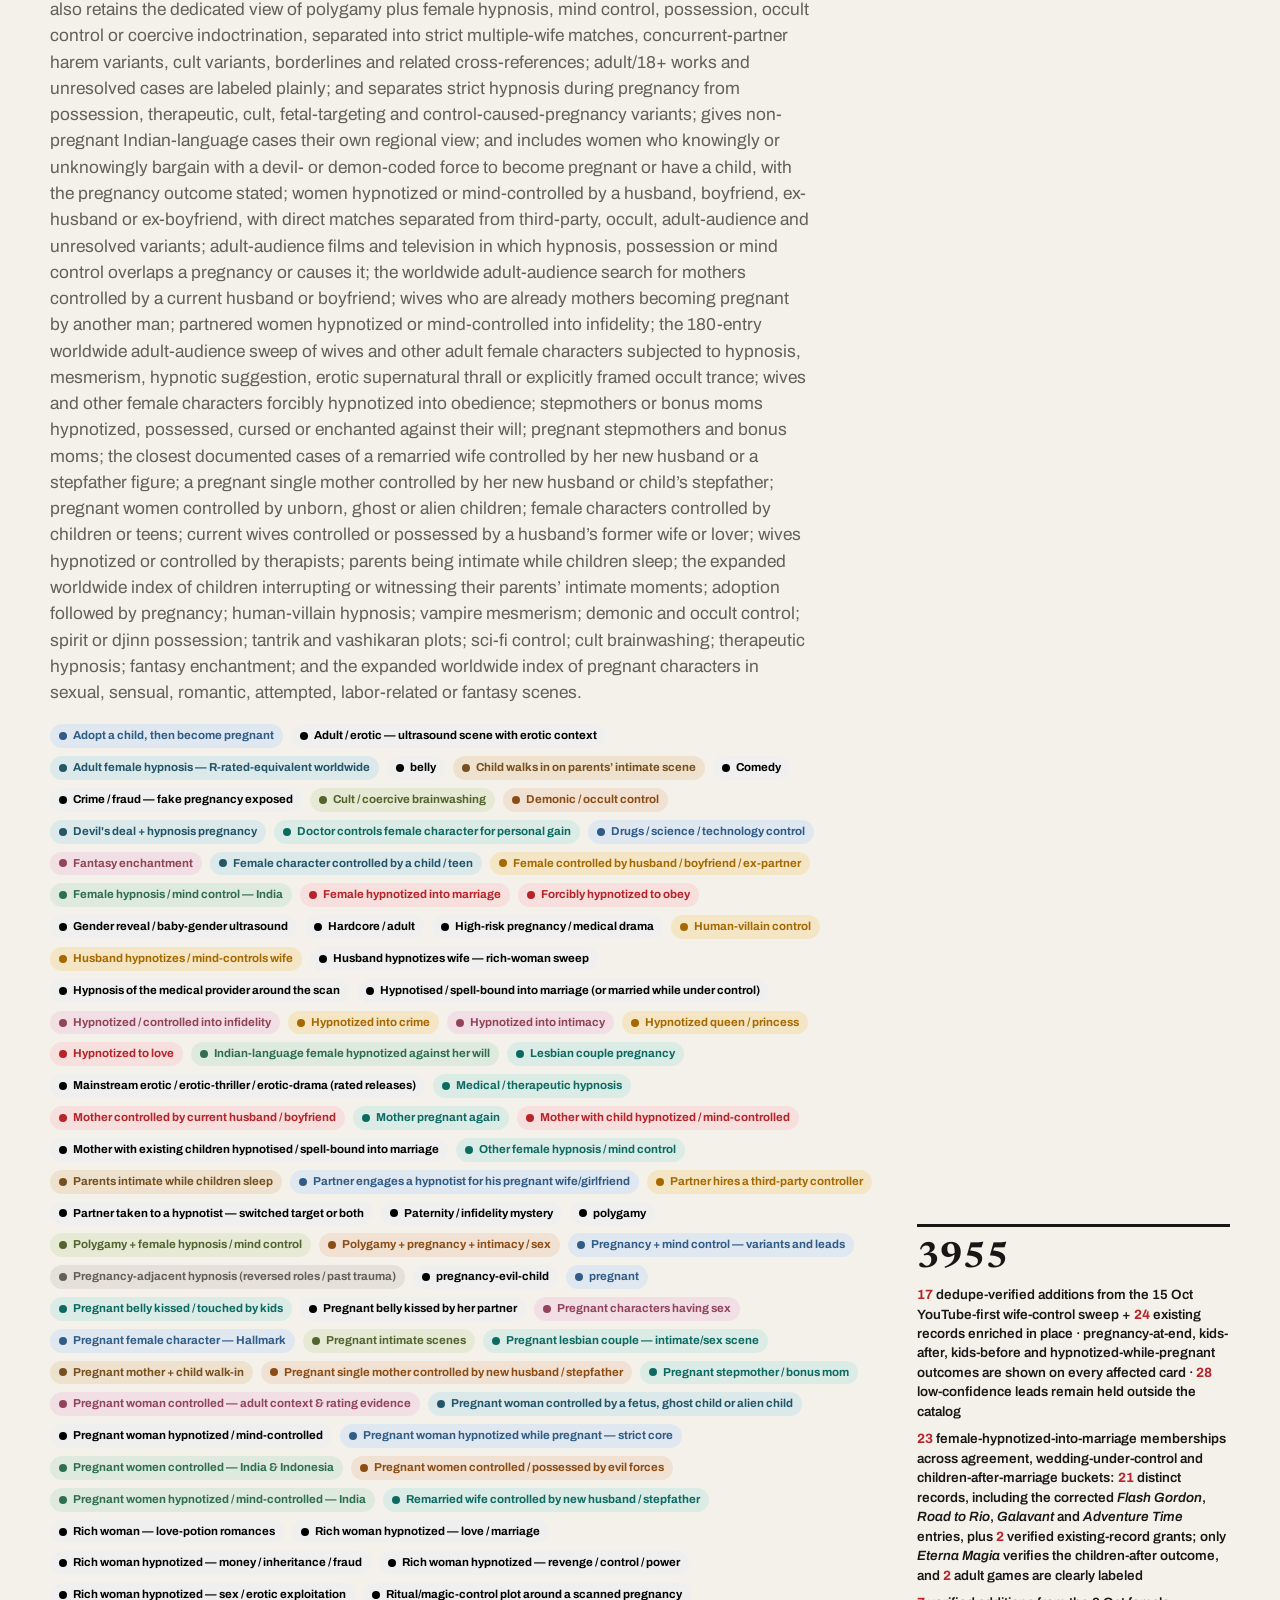
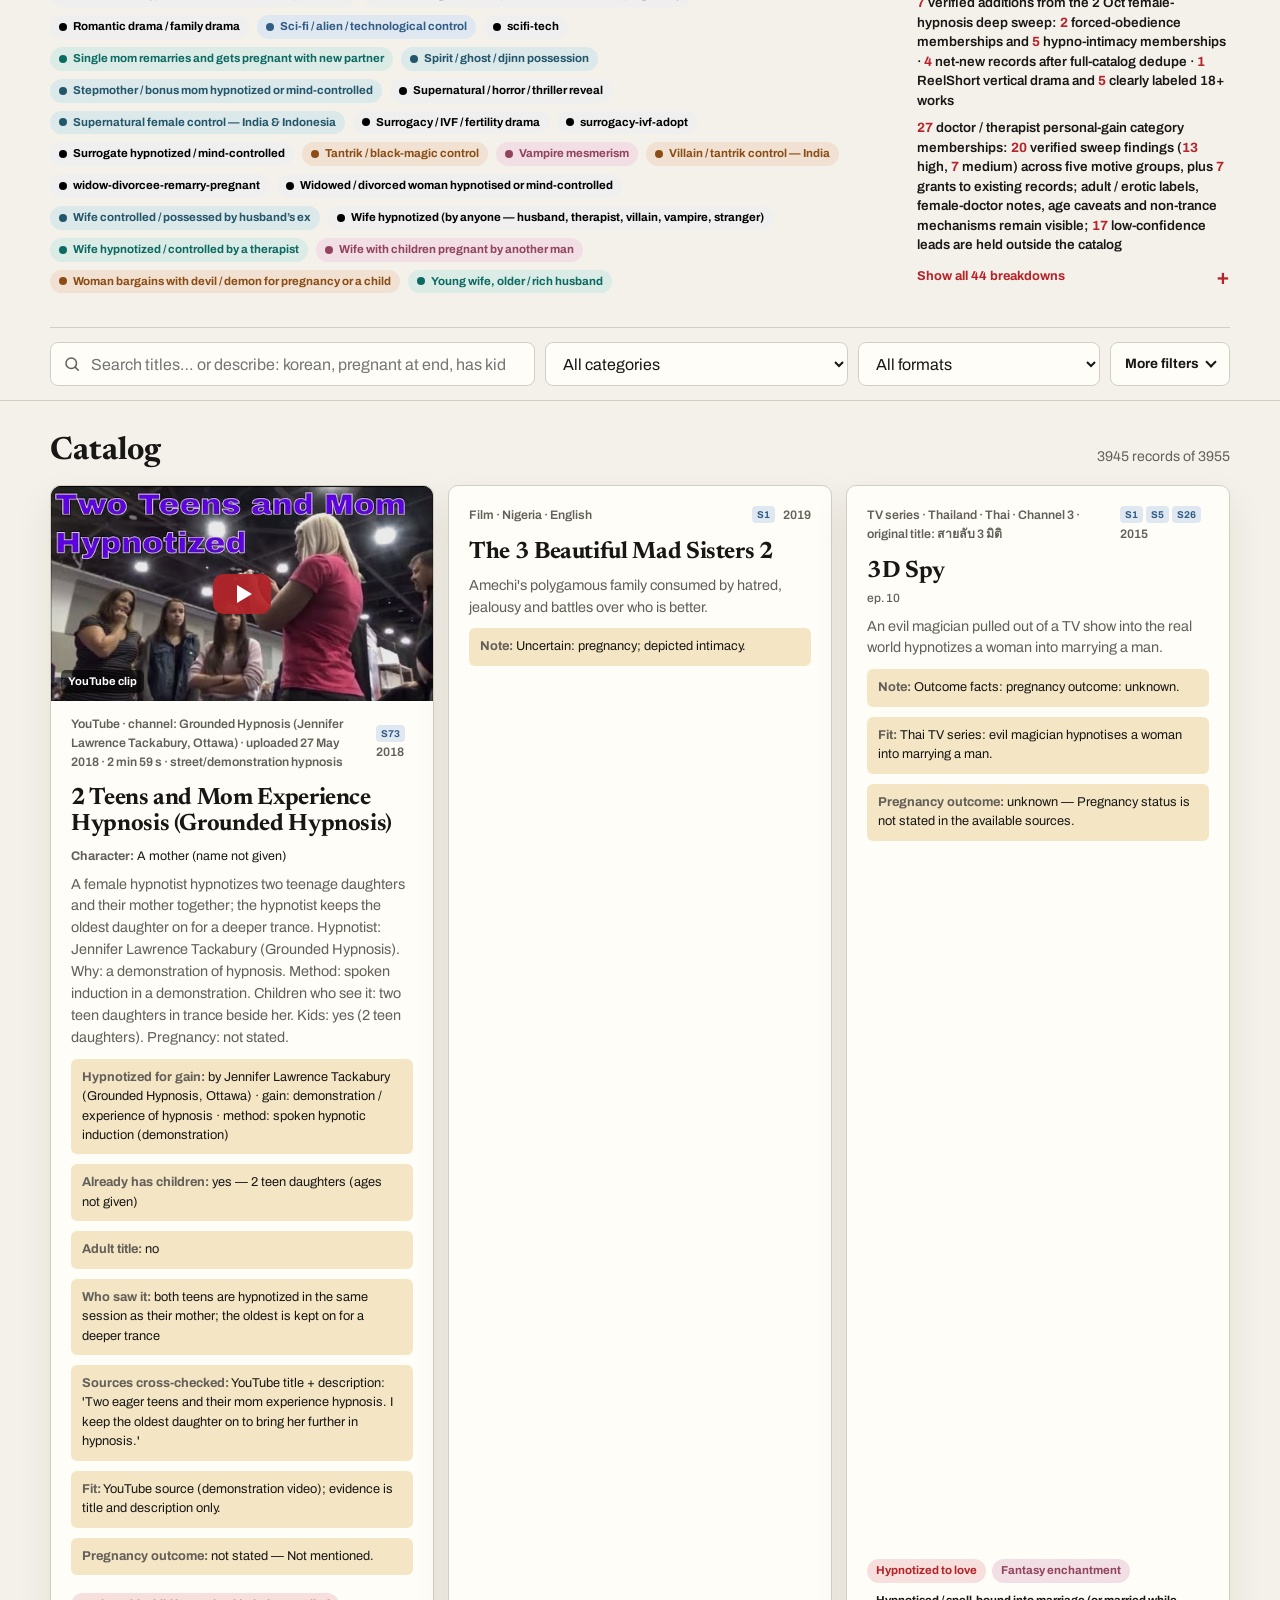
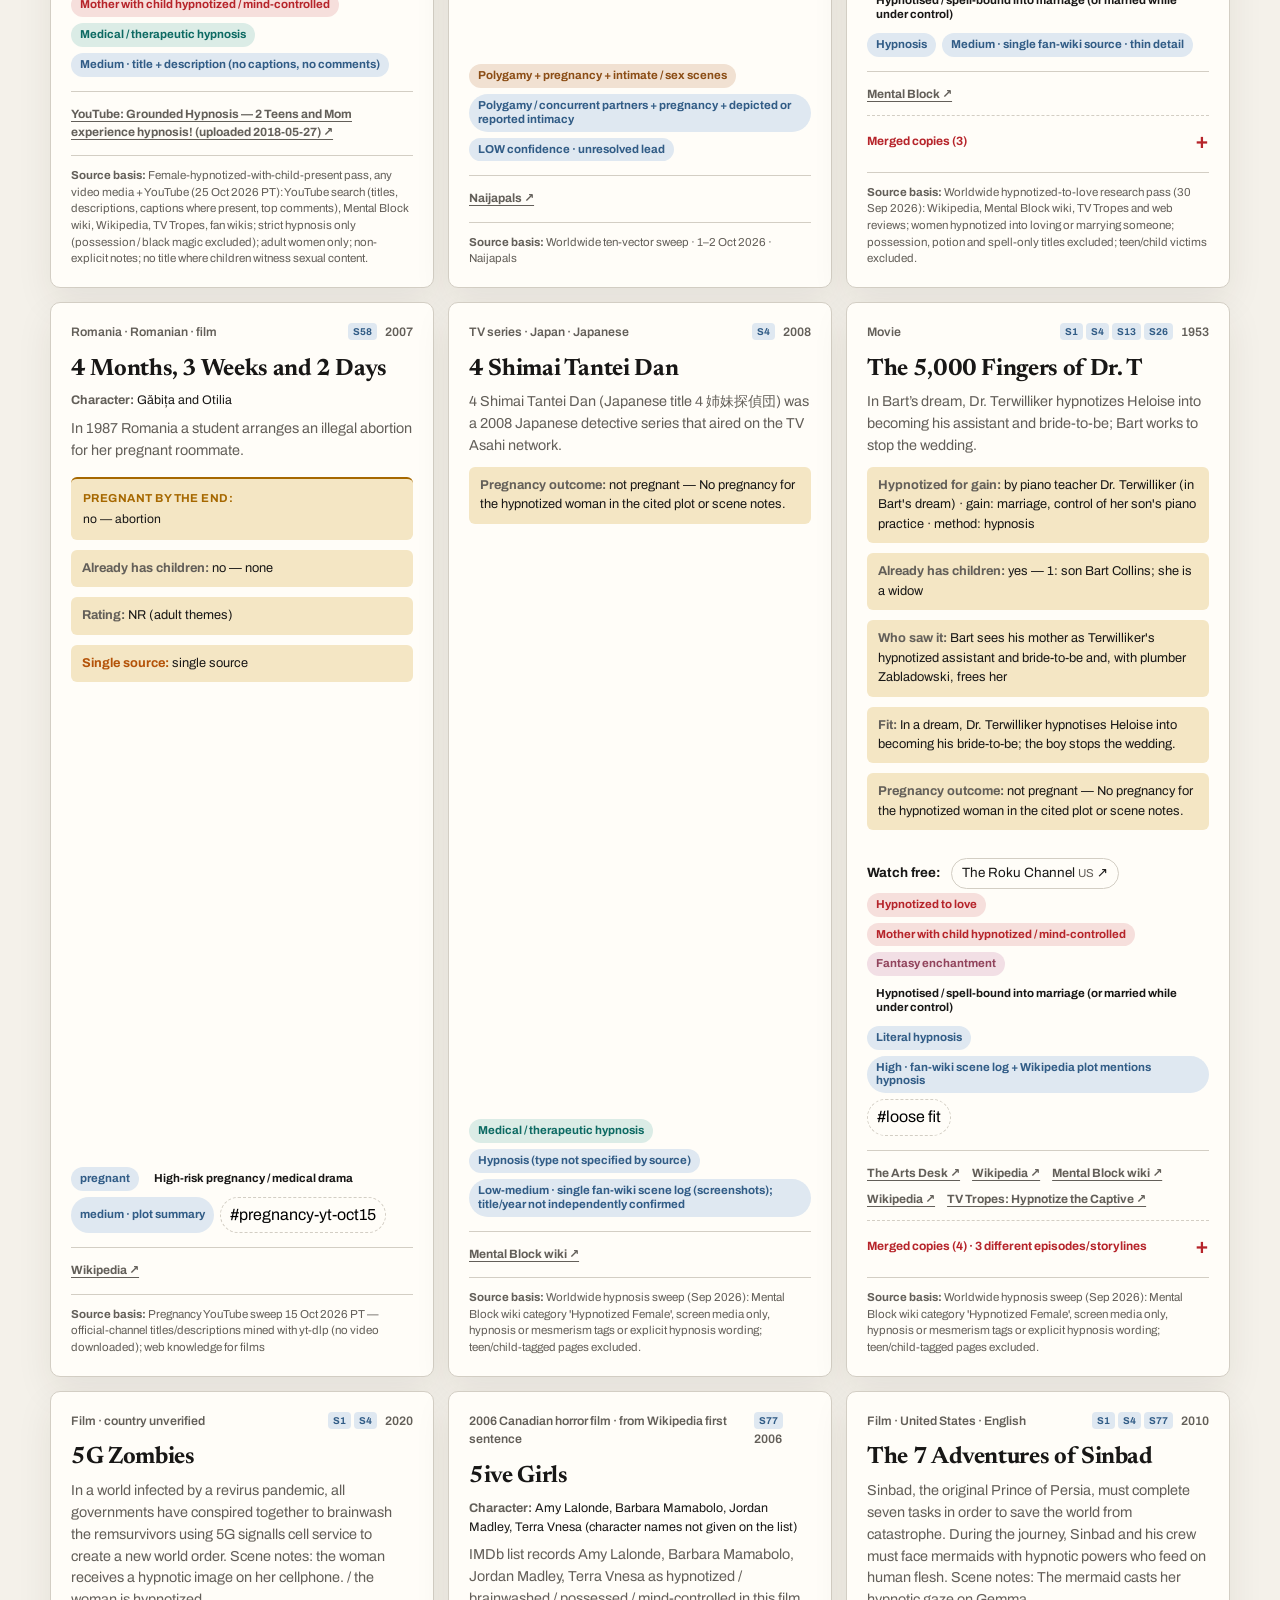
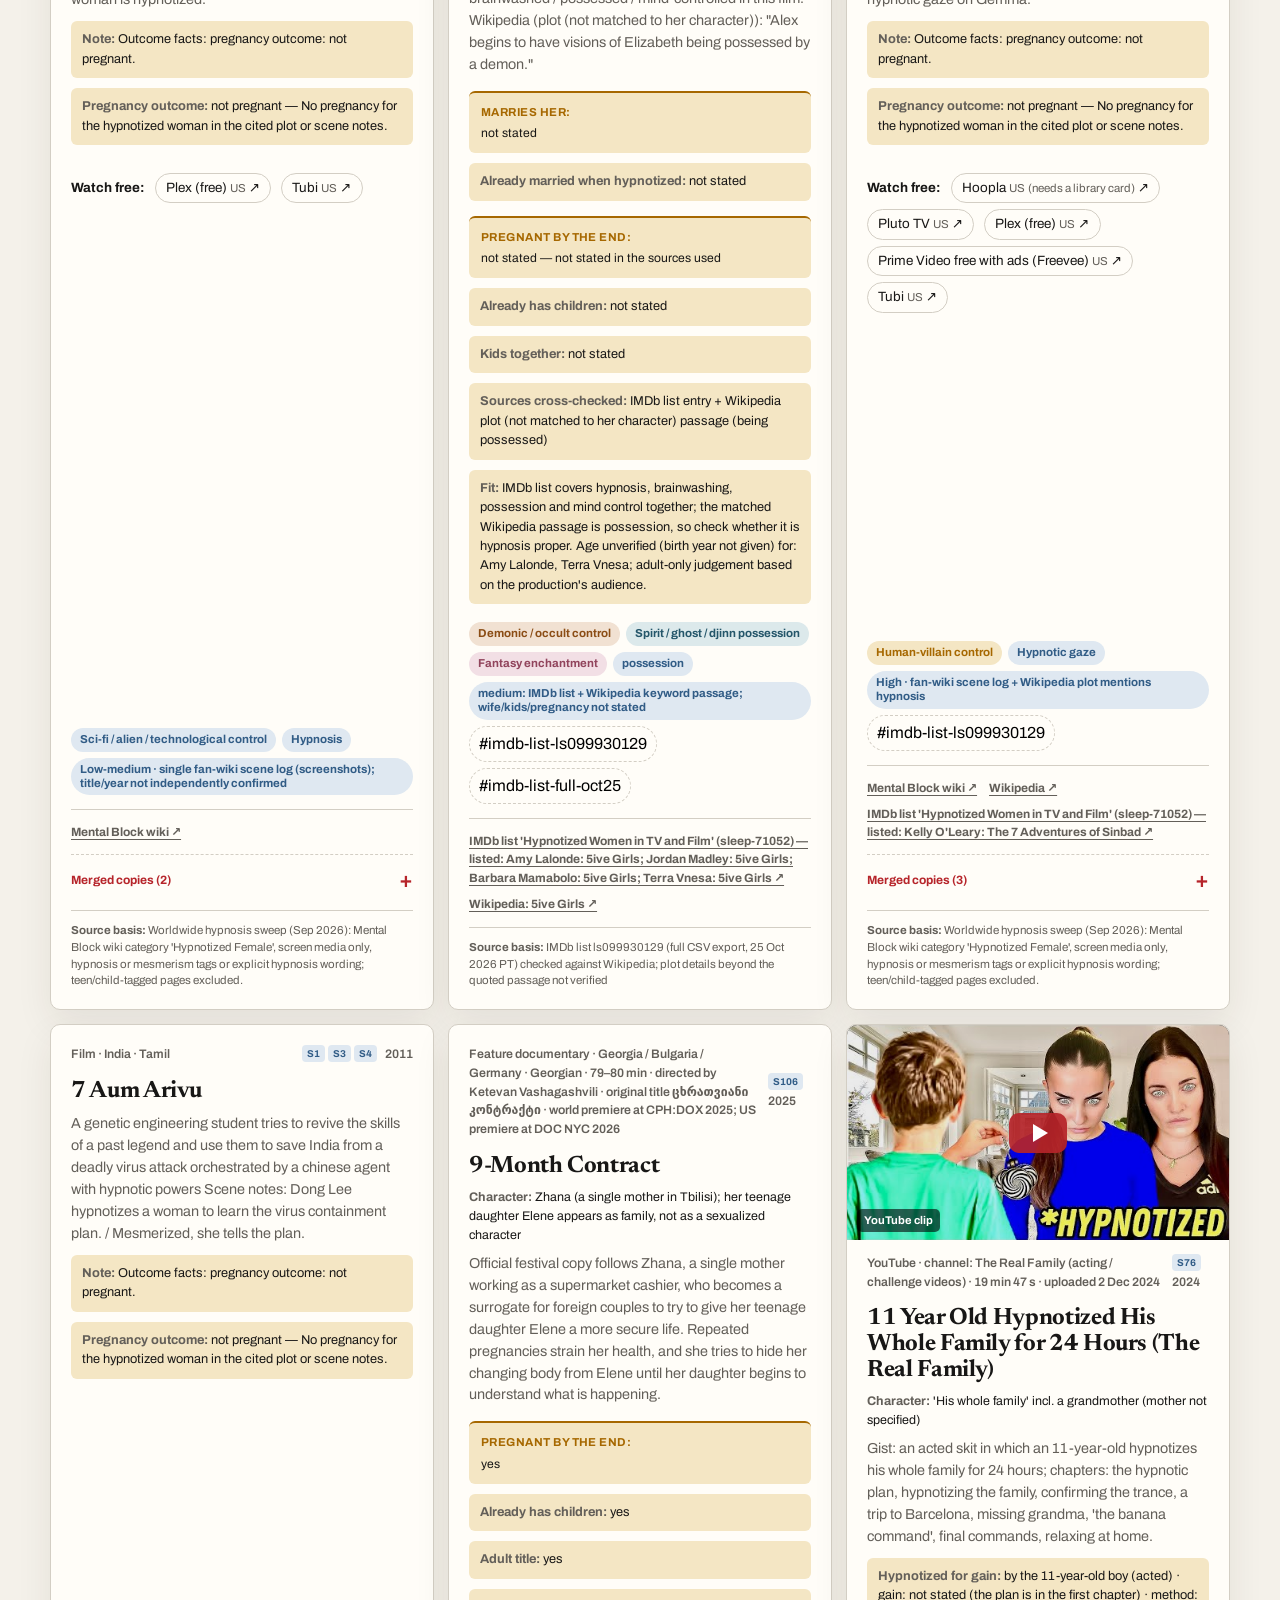
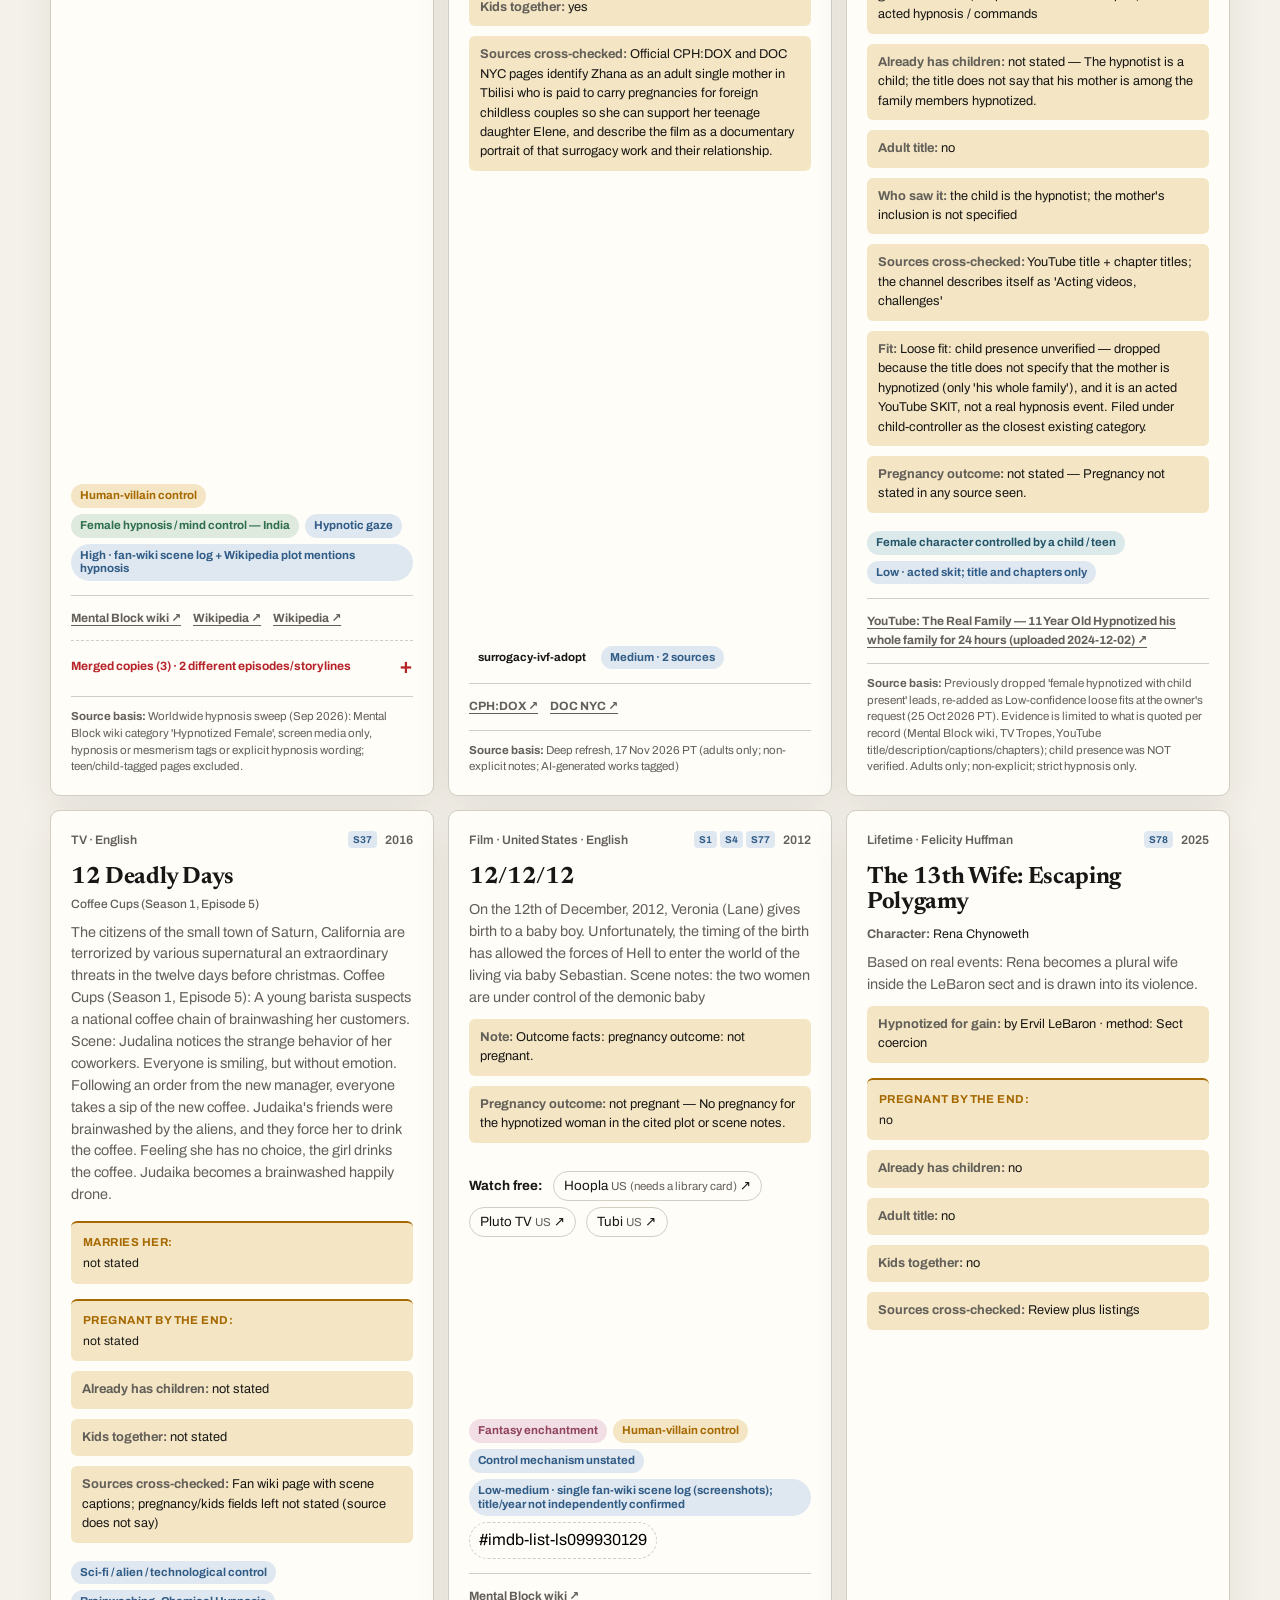
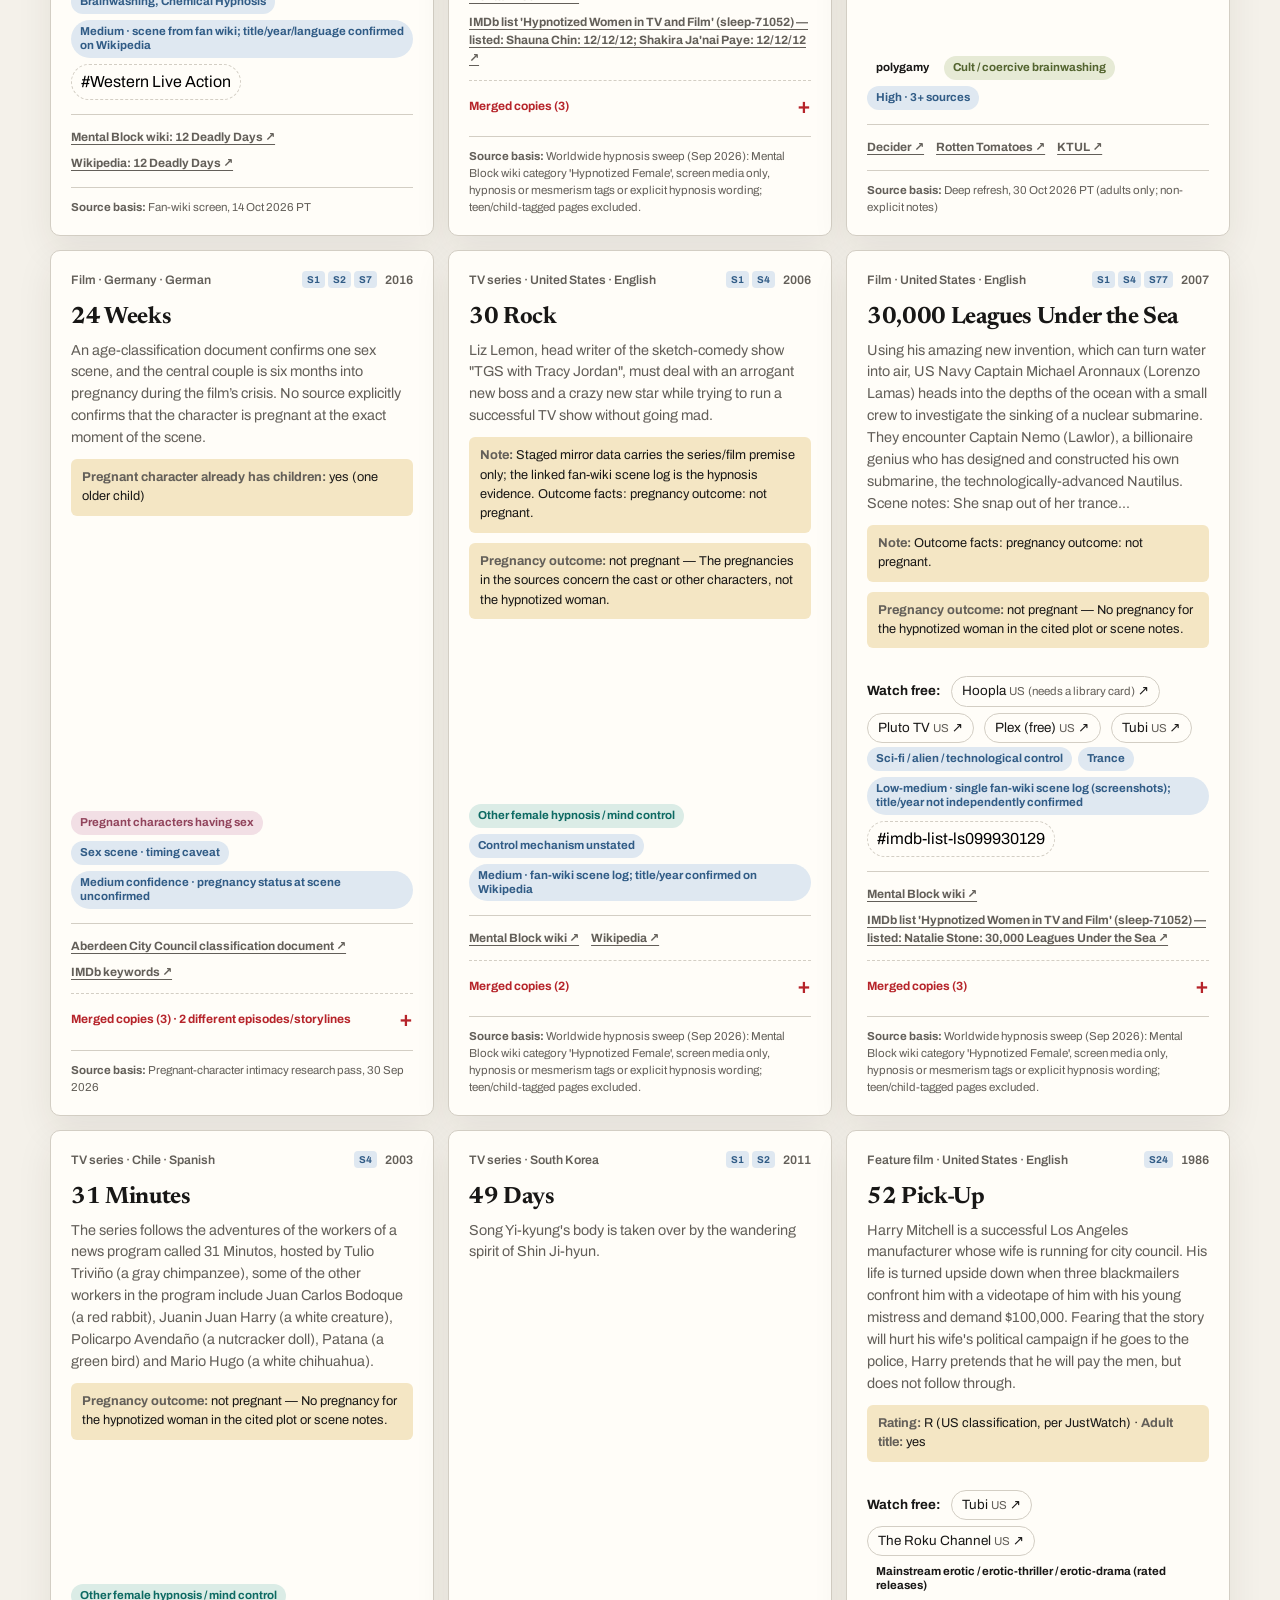
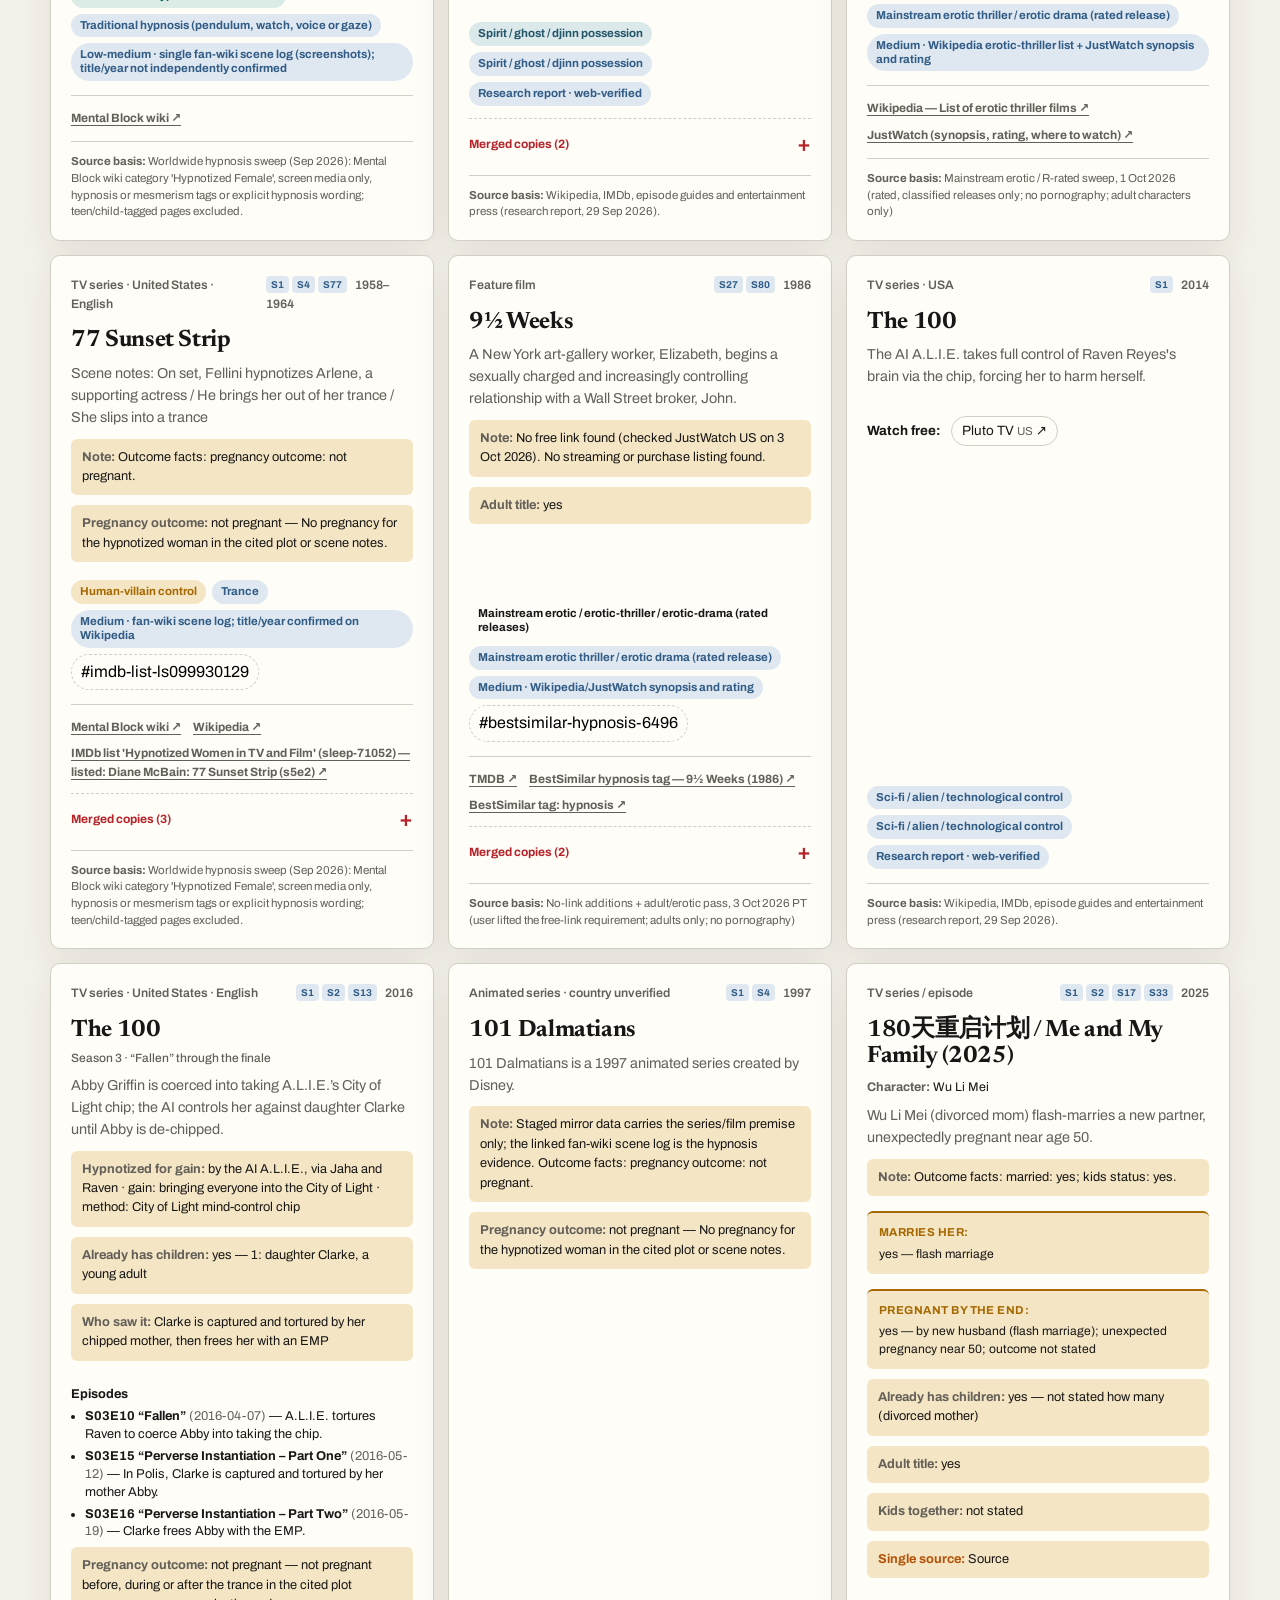
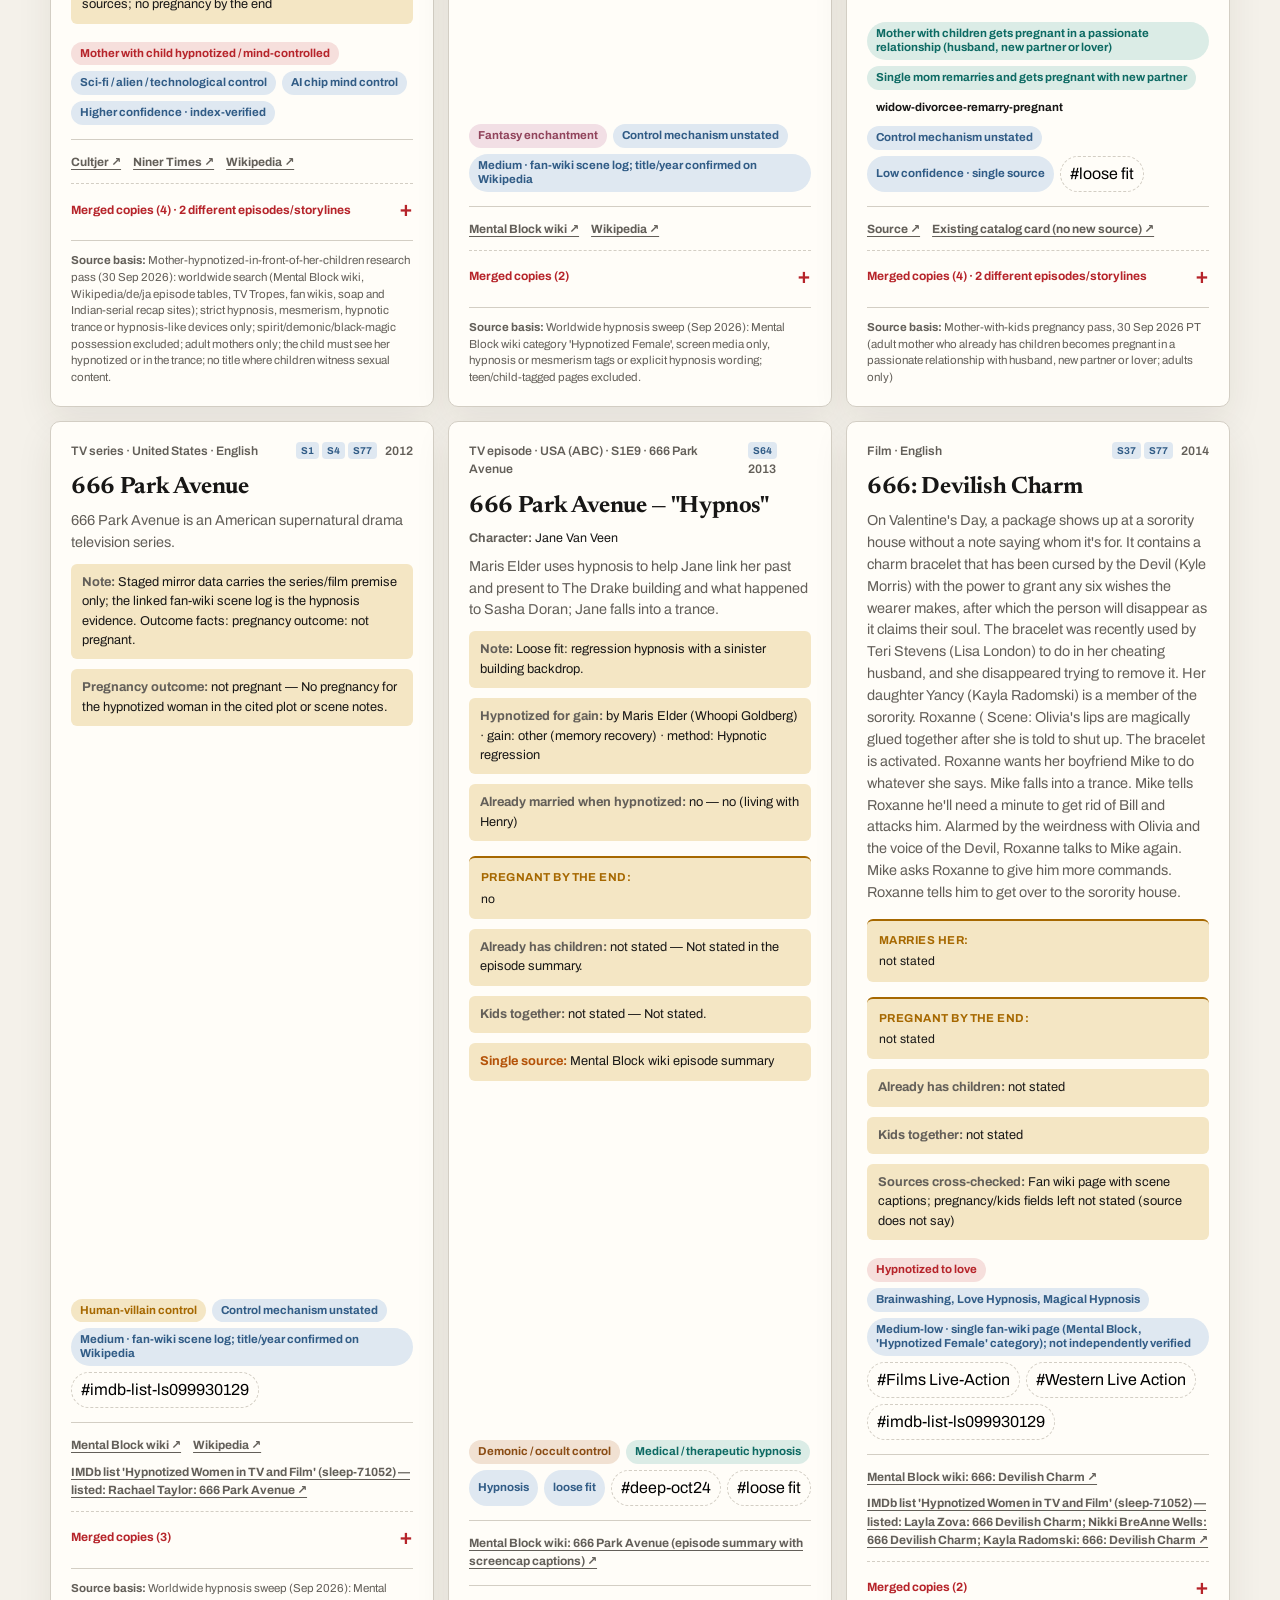
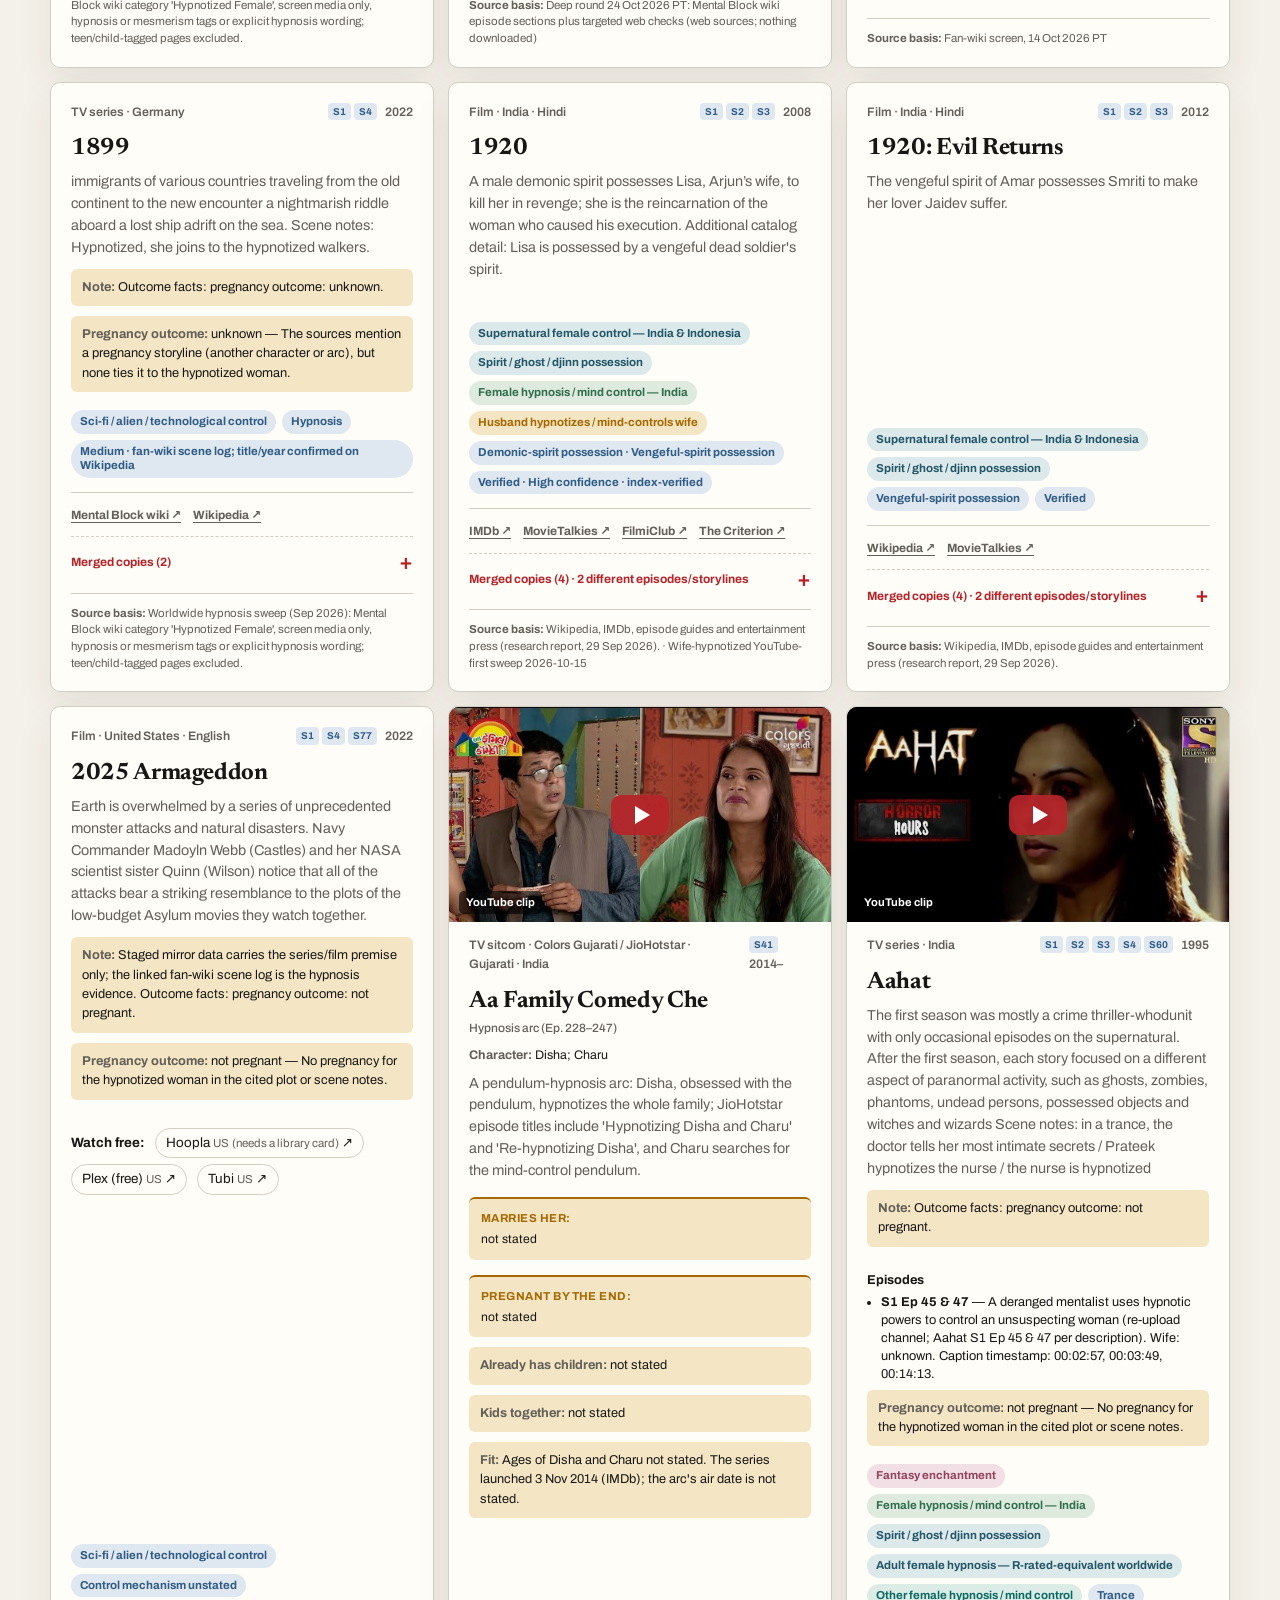
==== commit 0074f12d: "Add webpage edit mode so an entry can be removed from the live catalog and stay gone. A footer Edit " ====
--- a/index.html
+++ b/index.html
@@ -82,5 +82,6 @@
 </div>
 <script src="assets/data.js"></script>
 <script src="assets/app.js"></script>
+<script src="assets/editor.js"></script>
 </body>
 </html>
--- a/assets/style.css
+++ b/assets/style.css
@@ -276,3 +276,34 @@
 .tier{grid-column:1/-1;display:flex;gap:10px;align-items:baseline;flex-wrap:wrap;border-top:2px solid currentColor;padding:10px 0 2px;margin-top:6px}
 .tier span{opacity:.7;font-size:.9em}
 .tier.tier2,.tier.tier3{border-top-style:dashed;opacity:.9}
+
+/* webpage edit mode: remove / undo (hidden unless body.edit-mode) */
+body:not(.edit-mode) .remove-entry{display:none}
+.card{position:relative}
+.remove-entry{flex:0 0 auto;margin-left:auto;width:32px;height:32px;padding:0;border:1px solid var(--line);border-radius:8px;background:var(--surface);color:var(--muted);cursor:pointer;display:inline-flex;align-items:center;justify-content:center;line-height:0}
+.remove-entry:hover,.remove-entry:focus{color:var(--accent);border-color:var(--accent);outline:none}
+.remove-entry svg{width:16px;height:16px}
+.card-top{align-items:center}
+.edit-chrome{position:relative;display:flex;flex-wrap:wrap;gap:8px;align-items:center;margin-top:10px}
+.edit-mode-btn,.edit-ghost,.undo-entry,.edit-x{height:36px;padding:0 12px;border:1px solid var(--line);border-radius:8px;background:var(--surface);color:var(--ink);cursor:pointer}
+.edit-mode-btn[aria-pressed="true"]{background:var(--ink);color:var(--paper);border-color:var(--ink)}
+.edit-ghost{color:var(--muted)}
+.edit-tools{display:flex;gap:8px;flex-wrap:wrap;align-items:center}
+.token-panel,.removed-panel{position:absolute;bottom:48px;left:0;z-index:8;width:min(440px,calc(100vw - 32px));padding:14px 16px;border:1px solid var(--line);border-radius:10px;background:var(--surface);box-shadow:var(--shadow);color:var(--ink);font-size:.88rem}
+.token-panel p{margin:0 0 10px;color:var(--muted)}
+.token-label{display:block;font-weight:600;margin:0 0 10px}
+.token-label input{display:block;width:100%;margin-top:4px;height:40px;padding:0 10px;border:1px solid var(--line);border-radius:8px;background:var(--paper);color:var(--ink)}
+.token-actions{display:flex;flex-wrap:wrap;gap:8px}
+.removed-head{display:flex;justify-content:space-between;align-items:center;gap:8px;margin-bottom:8px}
+.removed-empty{margin:0;color:var(--muted)}
+.removed-list{list-style:none;margin:0;padding:0;max-height:50vh;overflow:auto}
+.removed-list li{display:flex;justify-content:space-between;align-items:center;gap:8px;padding:6px 0;border-top:1px solid var(--line)}
+.removed-list li.other{opacity:.75}
+.undo-entry{height:30px;padding:0 10px;font-size:.8rem}
+.edit-toasts{position:fixed;z-index:20;right:16px;bottom:16px;display:flex;flex-direction:column;gap:8px;width:min(360px,calc(100vw - 32px));pointer-events:none}
+.edit-toast{padding:10px 12px;border-radius:8px;background:var(--ink);color:var(--paper);box-shadow:var(--shadow);font-size:.85rem}
+.edit-toast.ok{background:var(--teal);color:#fff}
+.edit-toast.err{background:var(--accent);color:#fff}
+.edit-toast.saving{background:var(--navy);color:#fff}
+.edit-toast.out{opacity:0;transition:opacity .35s}
+
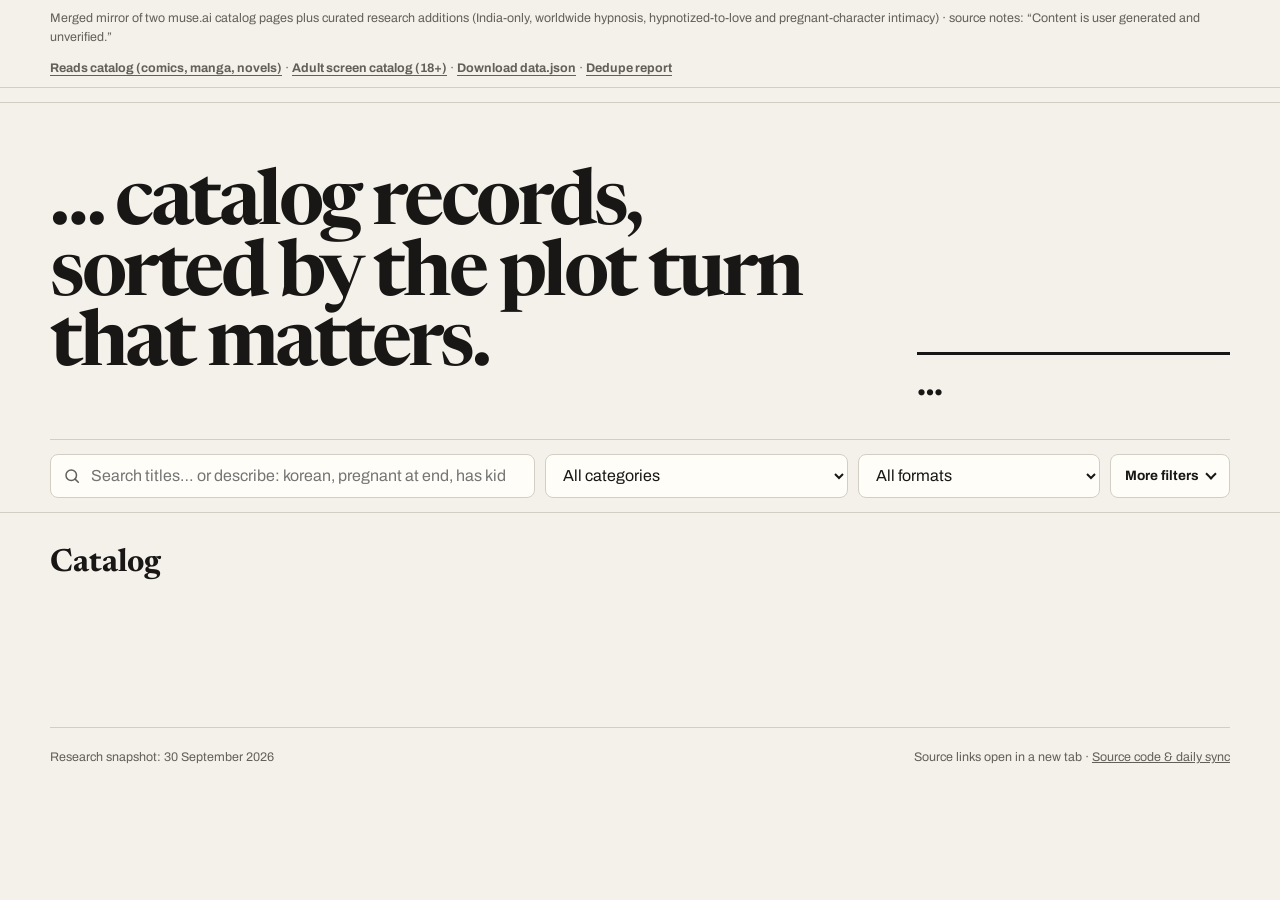
==== commit e6e74f7c: "Revert "Add webpage edit mode so an entry can be removed from the live catalog and stay gone." This " ====
--- a/index.html
+++ b/index.html
@@ -82,6 +82,5 @@
 </div>
 <script src="assets/data.js"></script>
 <script src="assets/app.js"></script>
-<script src="assets/editor.js"></script>
 </body>
 </html>
--- a/assets/style.css
+++ b/assets/style.css
@@ -276,34 +276,3 @@
 .tier{grid-column:1/-1;display:flex;gap:10px;align-items:baseline;flex-wrap:wrap;border-top:2px solid currentColor;padding:10px 0 2px;margin-top:6px}
 .tier span{opacity:.7;font-size:.9em}
 .tier.tier2,.tier.tier3{border-top-style:dashed;opacity:.9}
-
-/* webpage edit mode: remove / undo (hidden unless body.edit-mode) */
-body:not(.edit-mode) .remove-entry{display:none}
-.card{position:relative}
-.remove-entry{flex:0 0 auto;margin-left:auto;width:32px;height:32px;padding:0;border:1px solid var(--line);border-radius:8px;background:var(--surface);color:var(--muted);cursor:pointer;display:inline-flex;align-items:center;justify-content:center;line-height:0}
-.remove-entry:hover,.remove-entry:focus{color:var(--accent);border-color:var(--accent);outline:none}
-.remove-entry svg{width:16px;height:16px}
-.card-top{align-items:center}
-.edit-chrome{position:relative;display:flex;flex-wrap:wrap;gap:8px;align-items:center;margin-top:10px}
-.edit-mode-btn,.edit-ghost,.undo-entry,.edit-x{height:36px;padding:0 12px;border:1px solid var(--line);border-radius:8px;background:var(--surface);color:var(--ink);cursor:pointer}
-.edit-mode-btn[aria-pressed="true"]{background:var(--ink);color:var(--paper);border-color:var(--ink)}
-.edit-ghost{color:var(--muted)}
-.edit-tools{display:flex;gap:8px;flex-wrap:wrap;align-items:center}
-.token-panel,.removed-panel{position:absolute;bottom:48px;left:0;z-index:8;width:min(440px,calc(100vw - 32px));padding:14px 16px;border:1px solid var(--line);border-radius:10px;background:var(--surface);box-shadow:var(--shadow);color:var(--ink);font-size:.88rem}
-.token-panel p{margin:0 0 10px;color:var(--muted)}
-.token-label{display:block;font-weight:600;margin:0 0 10px}
-.token-label input{display:block;width:100%;margin-top:4px;height:40px;padding:0 10px;border:1px solid var(--line);border-radius:8px;background:var(--paper);color:var(--ink)}
-.token-actions{display:flex;flex-wrap:wrap;gap:8px}
-.removed-head{display:flex;justify-content:space-between;align-items:center;gap:8px;margin-bottom:8px}
-.removed-empty{margin:0;color:var(--muted)}
-.removed-list{list-style:none;margin:0;padding:0;max-height:50vh;overflow:auto}
-.removed-list li{display:flex;justify-content:space-between;align-items:center;gap:8px;padding:6px 0;border-top:1px solid var(--line)}
-.removed-list li.other{opacity:.75}
-.undo-entry{height:30px;padding:0 10px;font-size:.8rem}
-.edit-toasts{position:fixed;z-index:20;right:16px;bottom:16px;display:flex;flex-direction:column;gap:8px;width:min(360px,calc(100vw - 32px));pointer-events:none}
-.edit-toast{padding:10px 12px;border-radius:8px;background:var(--ink);color:var(--paper);box-shadow:var(--shadow);font-size:.85rem}
-.edit-toast.ok{background:var(--teal);color:#fff}
-.edit-toast.err{background:var(--accent);color:#fff}
-.edit-toast.saving{background:var(--navy);color:#fff}
-.edit-toast.out{opacity:0;transition:opacity .35s}
-
